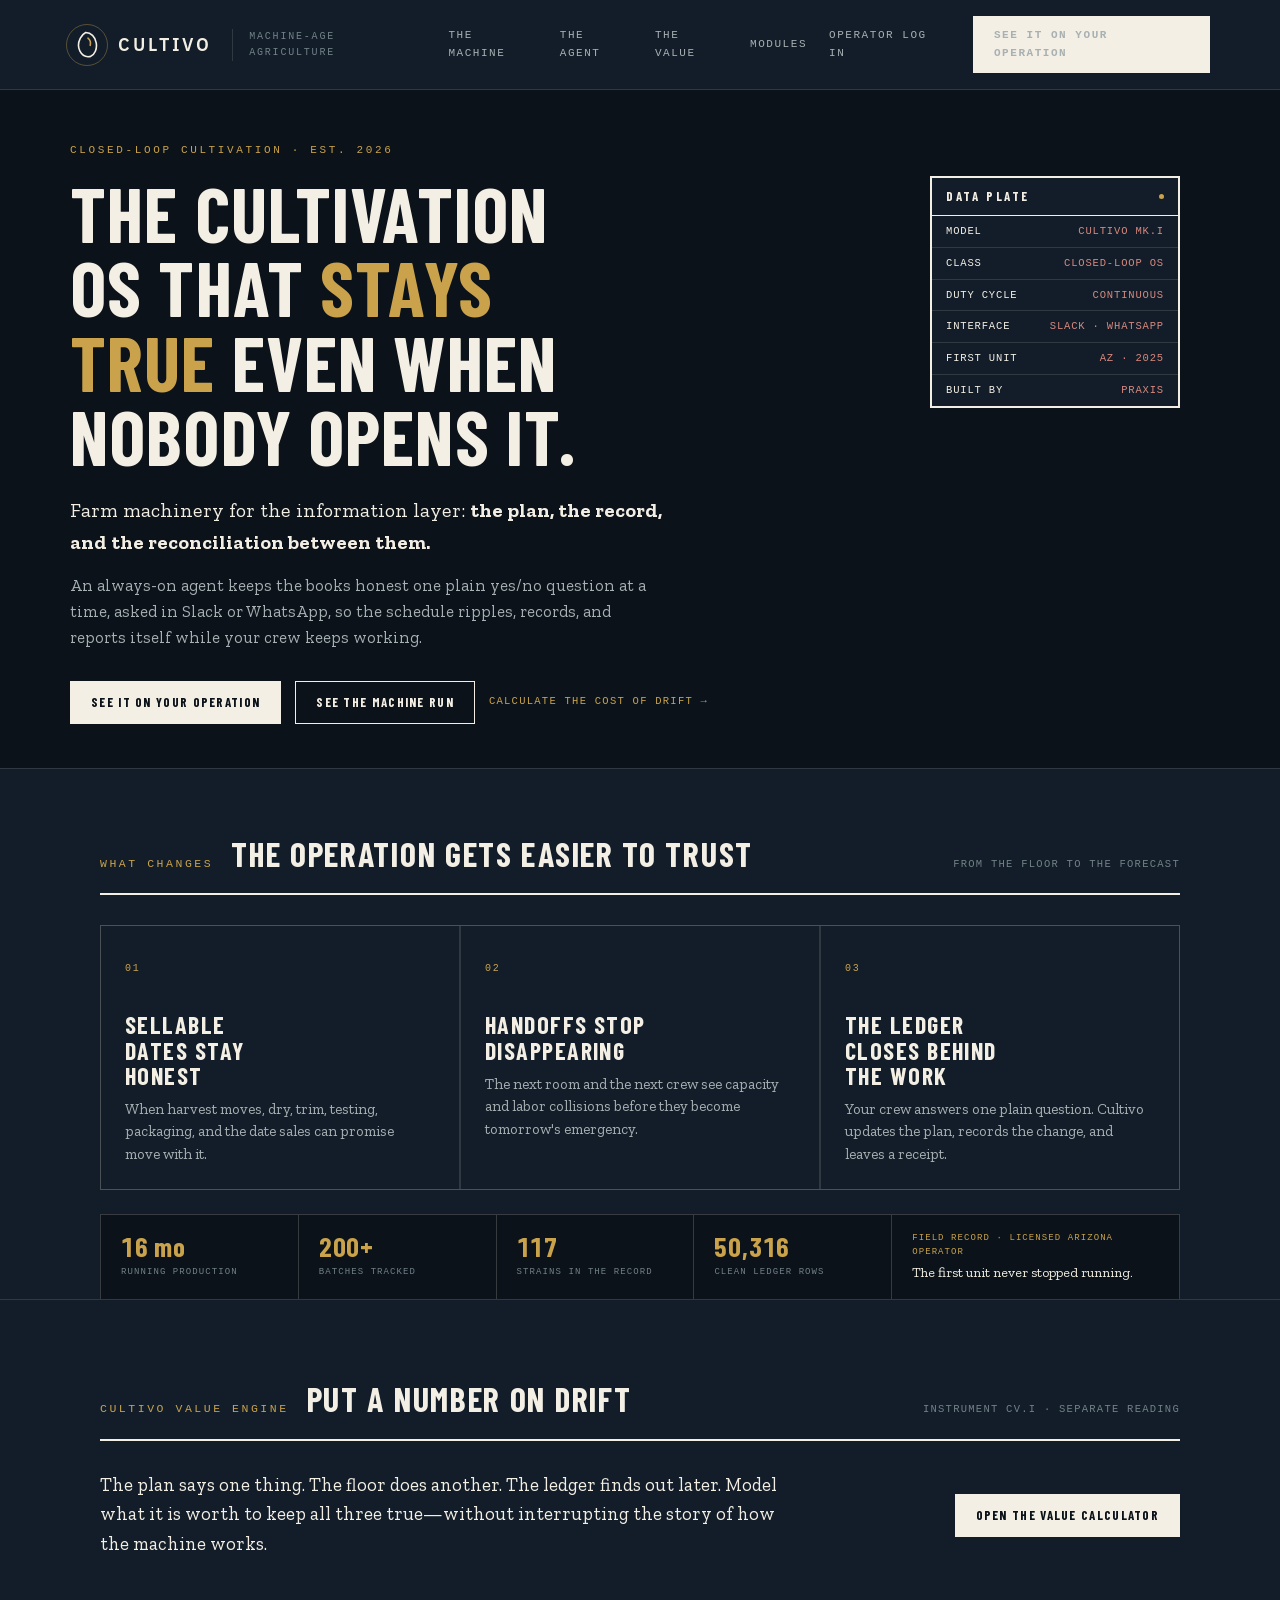
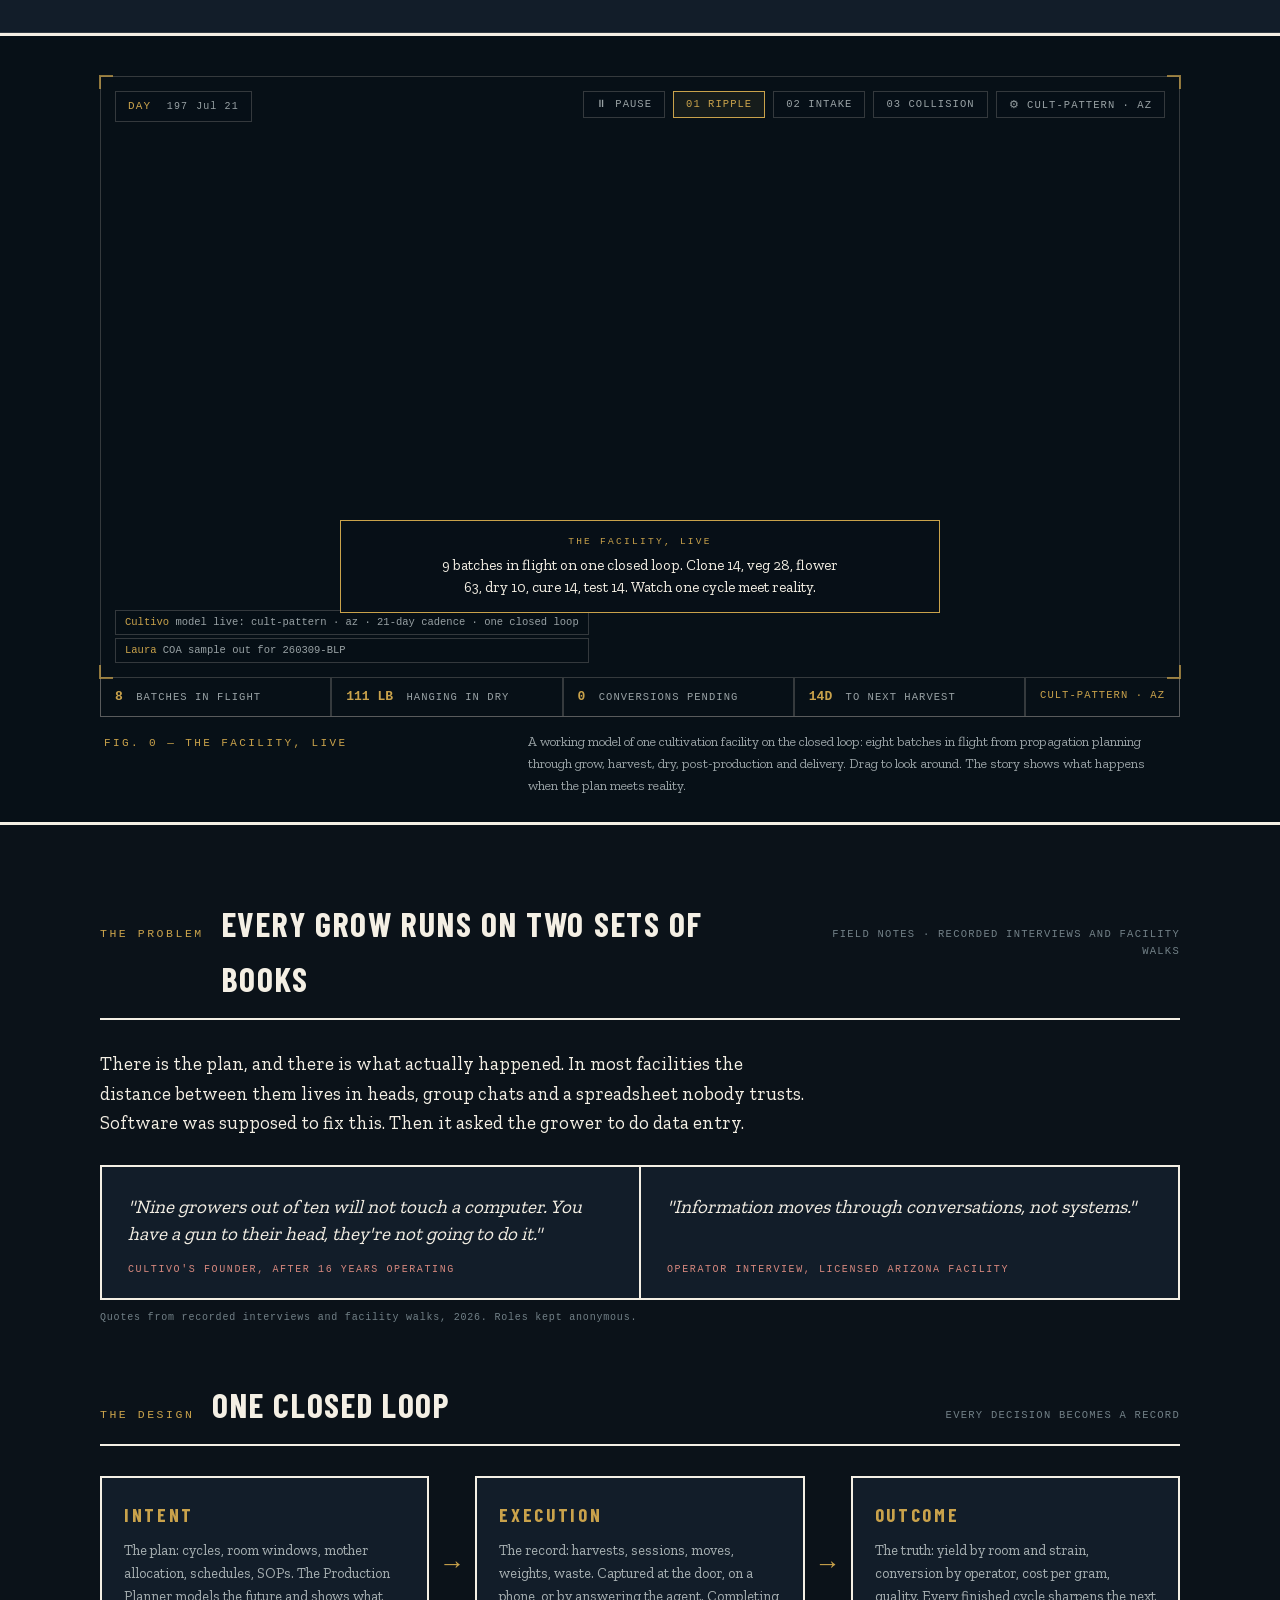
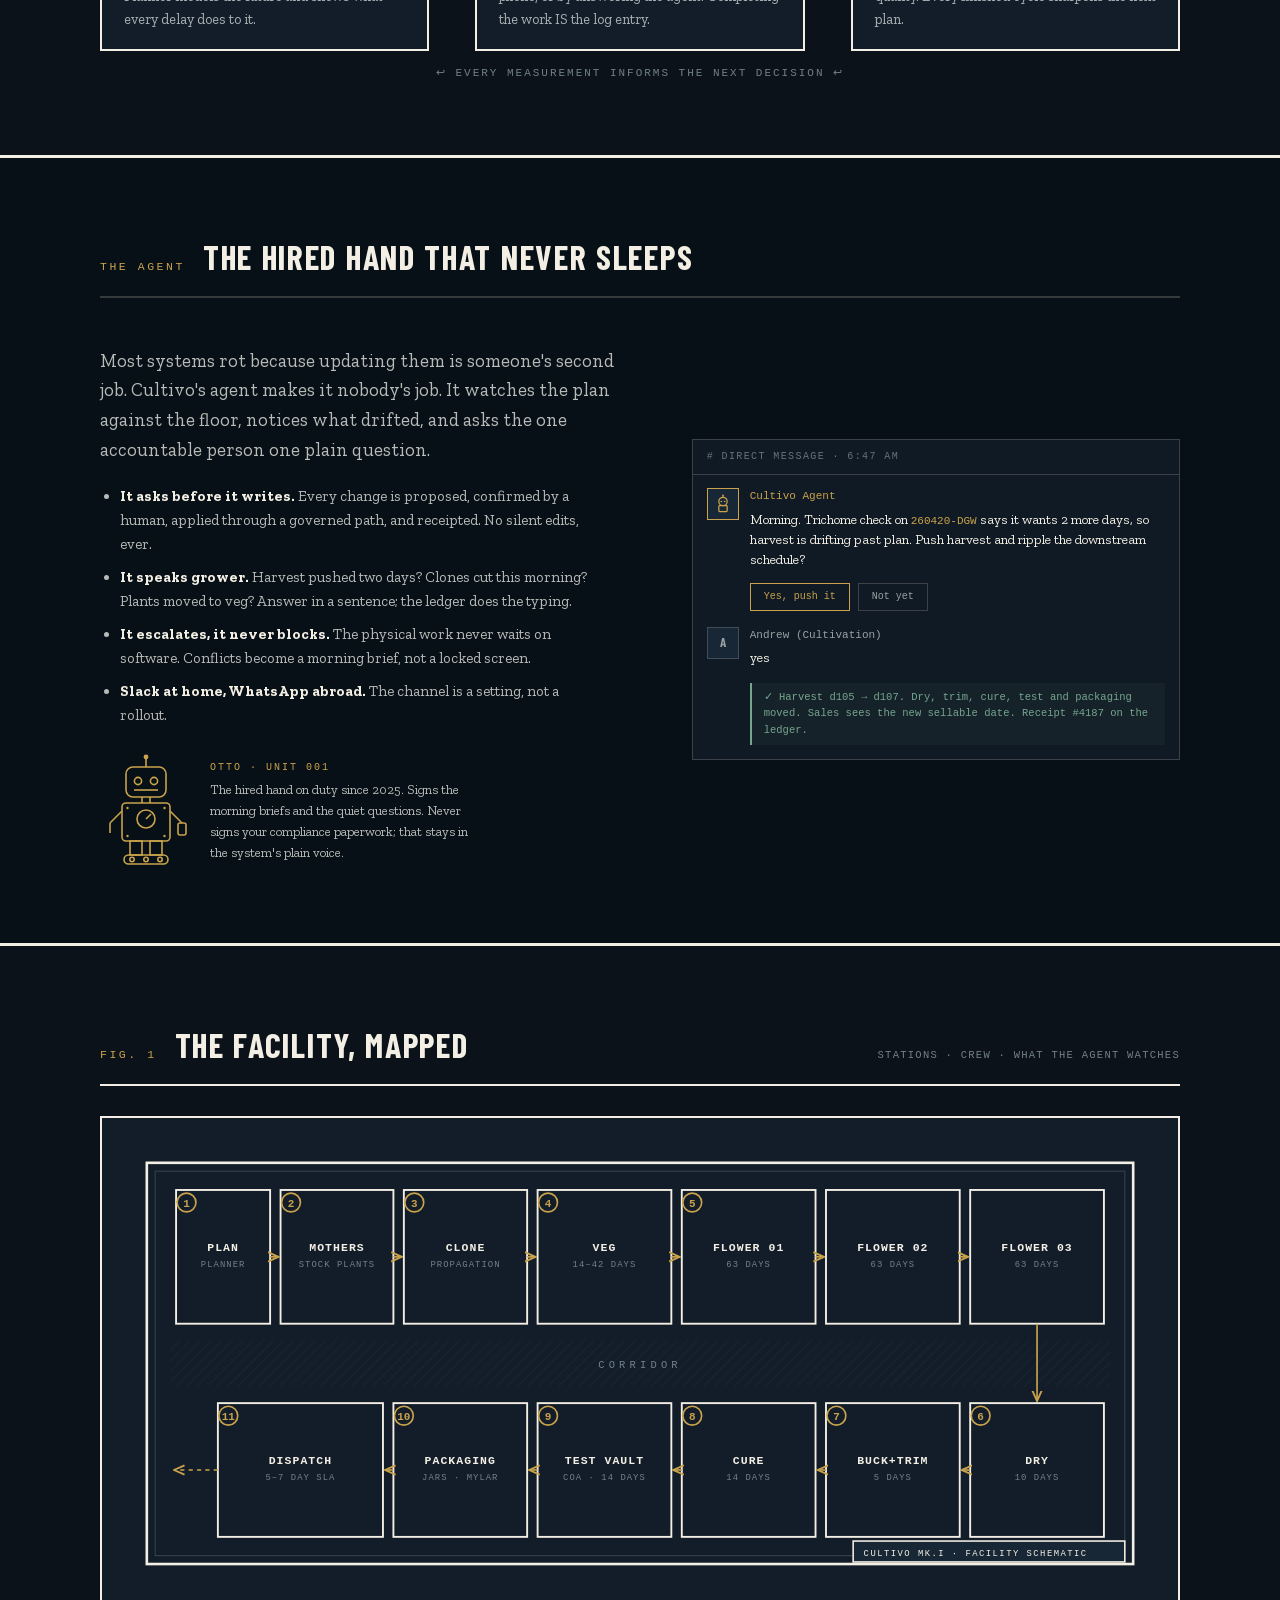
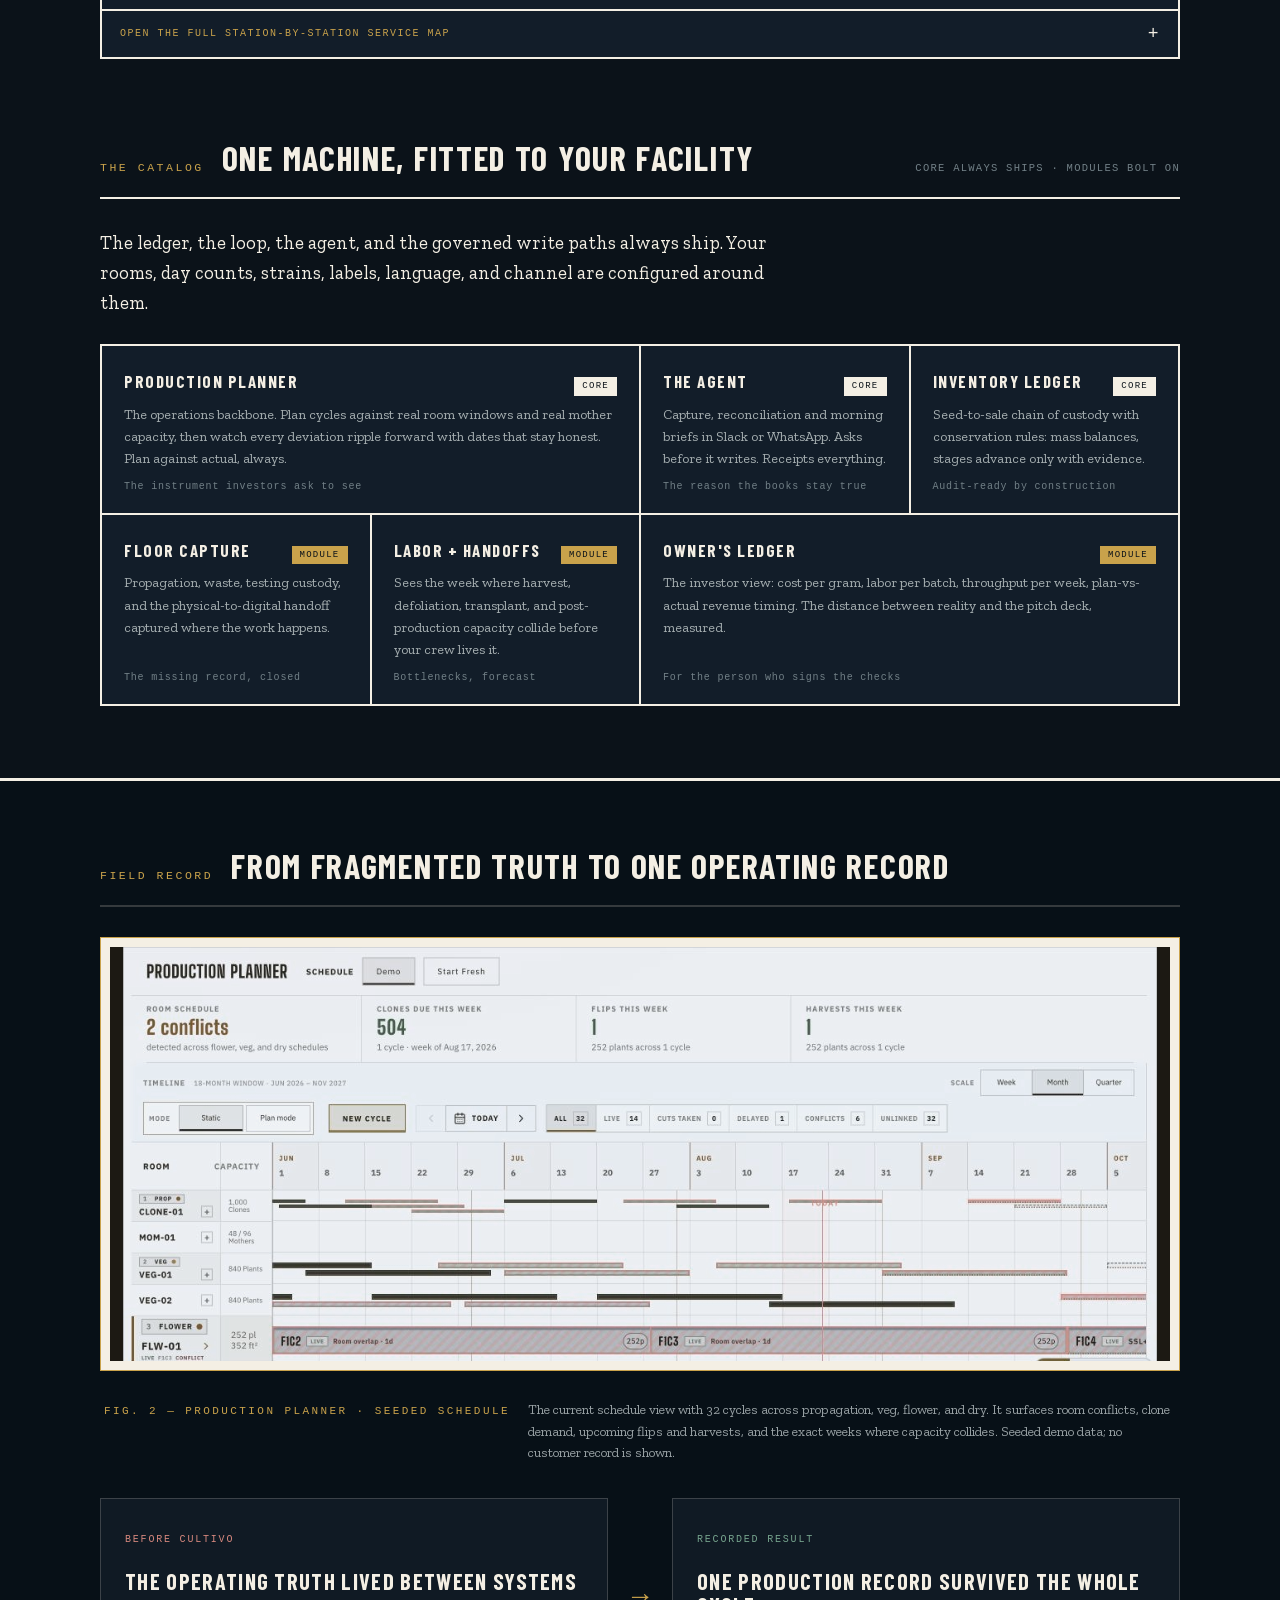
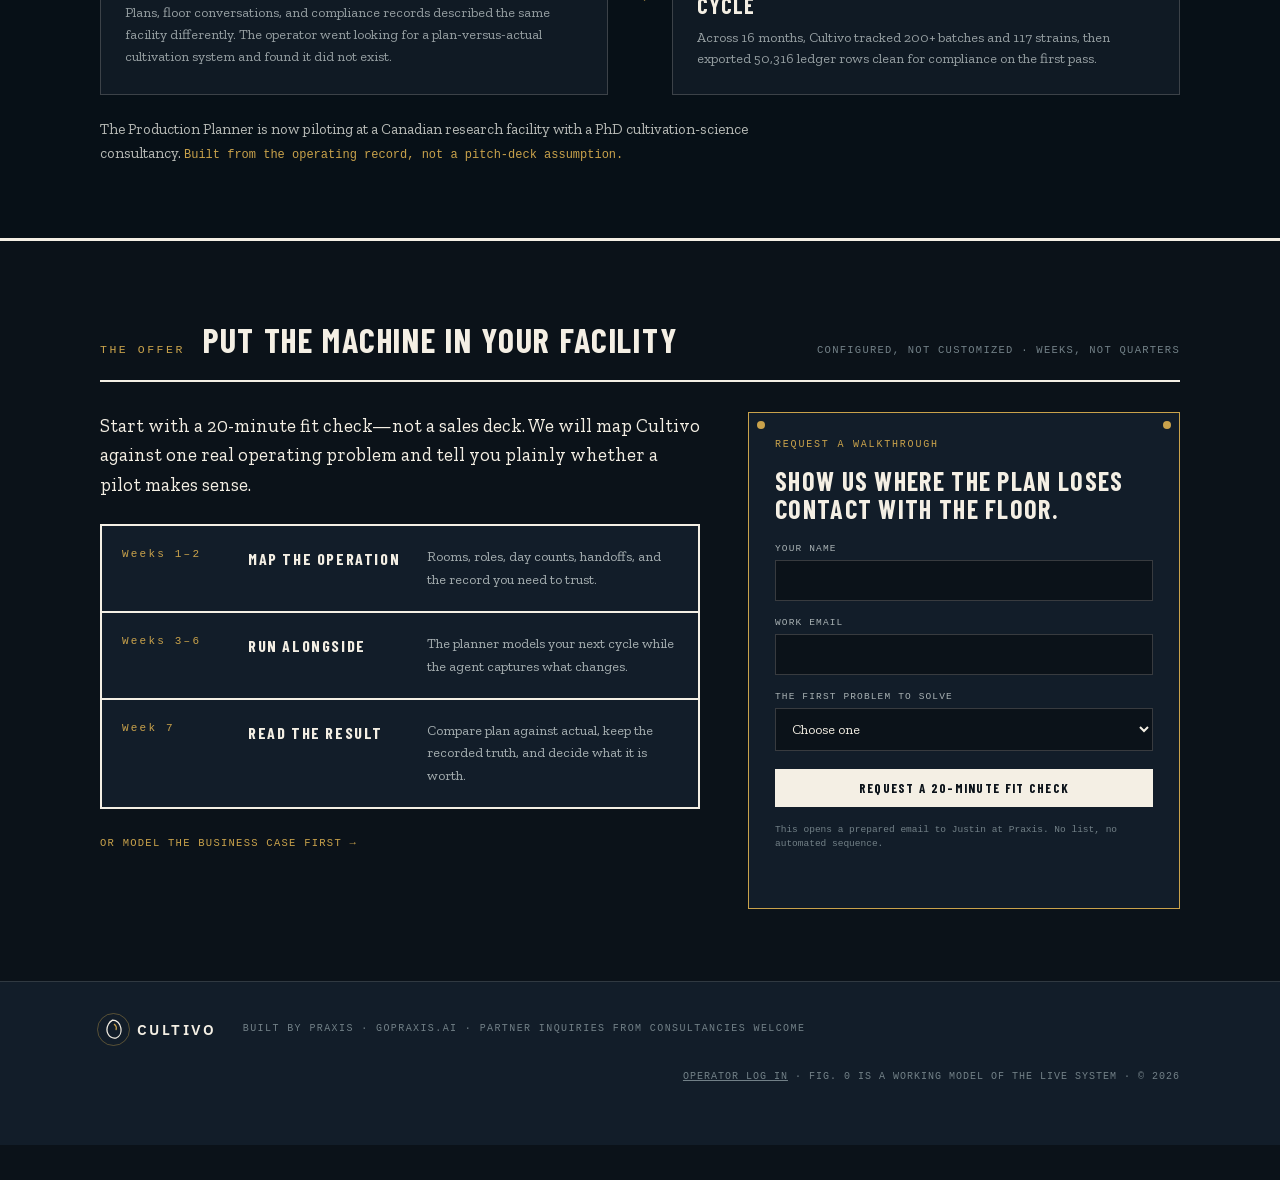
==== index.html @ ff9545df "Render planner schedule in light presentation" ====
<!DOCTYPE html>
<html lang="en">
<head>
<meta charset="UTF-8" />
<meta name="viewport" content="width=device-width, initial-scale=1.0" />
<title>Cultivo — The cultivation OS that stays true even when nobody opens it</title>
<meta name="description" content="Cultivo is the cultivation OS that stays true even when nobody opens it: the plan, the record, and the reconciliation between them, kept honest by an always-on agent in Slack or WhatsApp. Built by Praxis." />
<link rel="canonical" href="https://cultivo.ag/" />
<meta property="og:type" content="website" />
<meta property="og:url" content="https://cultivo.ag/" />
<meta property="og:title" content="Cultivo — machine-age agriculture" />
<meta property="og:description" content="Cultivo is the cultivation OS that stays true even when nobody opens it: the plan, the record, and the reconciliation between them, kept honest by an always-on agent in Slack or WhatsApp. Built by Praxis." />
<meta property="og:image" content="https://cultivo.ag/assets/cultivo-og.png" />
<meta name="twitter:card" content="summary_large_image" />
<meta name="twitter:title" content="Cultivo — machine-age agriculture" />
<meta name="twitter:description" content="Run the whole operation from one live system—the plan, the record, and the reconciliation between them." />
<meta name="twitter:image" content="https://cultivo.ag/assets/cultivo-og.png" />
<link rel="icon" href="assets/cultivo-mark.svg" />
<link rel="stylesheet" href="styles.css?v=20260824-2">
</head>
<body>

<header><div class="shell mast">
  <a class="brand-lockup" href="index.html" aria-label="Cultivo home">
    <span class="cultivo-mark-frame" aria-hidden="true"><img src="assets/cultivo-mark.svg" alt=""></span>
    <span class="cultivo-wordmark">CULTIVO</span>
  </a>
  <span class="tag">Machine-age agriculture</span>
  <nav>
    <a href="#machine-sec">The machine</a>
    <a href="#agent">The agent</a>
    <a href="calculator.html">The value</a>
    <a href="#modules">Modules</a>
    <a href="https://app.cultivo.ag">Operator log in</a>
    <a class="cta" href="#walkthrough">See it on your operation</a>
  </nav>
</div></header>

<div class="shell hero">
  <div class="fig">Closed-loop cultivation · est. 2026</div>
  <h1>The cultivation OS that <em>stays true</em> even when nobody opens it.</h1>
  <p class="sub">Farm machinery for the information layer: <b>the plan, the record, and the reconciliation between them.</b></p>
  <p class="subsub">An always-on agent keeps the books honest one plain yes/no question at a time, asked in Slack or WhatsApp, so the schedule ripples, records, and reports itself while your crew keeps working.</p>
  <div class="ctas">
    <a class="cta" href="#walkthrough">See it on your operation</a>
    <a class="cta ghost" href="#machine-sec">See the machine run</a>
    <a class="text-link" href="calculator.html">Calculate the cost of drift →</a>
  </div>
  <div class="heroplate">
    <div class="hp-head">Data plate <i></i></div>
    <div class="hp-row"><span>Model</span><span>CULTIVO MK.I</span></div>
    <div class="hp-row"><span>Class</span><span>Closed-loop OS</span></div>
    <div class="hp-row"><span>Duty cycle</span><span>Continuous</span></div>
    <div class="hp-row"><span>Interface</span><span>Slack · WhatsApp</span></div>
    <div class="hp-row"><span>First unit</span><span>AZ · 2025</span></div>
    <div class="hp-row"><span>Built by</span><span>Praxis</span></div>
  </div>
</div>

<!-- ============ CLIENT OUTCOMES + EARLY PROOF ============ -->
<section class="outcome-band" aria-labelledby="outcomes-title"><div class="shell">
  <div class="sec-head outcome-head"><span class="figno">What changes</span><h2 id="outcomes-title">The operation gets easier to trust</h2><span class="side">from the floor to the forecast</span></div>
  <div class="outcome-grid">
    <article class="outcome-card">
      <span class="outcome-no">01</span>
      <h3>Sellable dates stay honest</h3>
      <p>When harvest moves, dry, trim, testing, packaging, and the date sales can promise move with it.</p>
    </article>
    <article class="outcome-card">
      <span class="outcome-no">02</span>
      <h3>Handoffs stop disappearing</h3>
      <p>The next room and the next crew see capacity and labor collisions before they become tomorrow's emergency.</p>
    </article>
    <article class="outcome-card">
      <span class="outcome-no">03</span>
      <h3>The ledger closes behind the work</h3>
      <p>Your crew answers one plain question. Cultivo updates the plan, records the change, and leaves a receipt.</p>
    </article>
  </div>
  <div class="proof-rail" aria-label="Cultivo operating record">
    <div><b>16 mo</b><span>running production</span></div>
    <div><b>200+</b><span>batches tracked</span></div>
    <div><b>117</b><span>strains in the record</span></div>
    <div><b>50,316</b><span>clean ledger rows</span></div>
    <p><span>Field record · licensed Arizona operator</span>The first unit never stopped running.</p>
  </div>
</div></section>

<!-- ============ VALUE CALCULATOR ============ -->
<section class="paper value-teaser" id="value"><div class="shell">
  <div class="sec-head"><span class="figno">Cultivo value engine</span><h2>Put a number on drift</h2><span class="side">instrument CV.I · separate reading</span></div>
  <div class="value-teaser-grid">
    <p class="lede">The plan says one thing. The floor does another. The ledger finds out later. Model what it is worth to keep all three true—without interrupting the story of how the machine works.</p>
    <a class="cta" href="calculator.html">Open the value calculator</a>
  </div>
</div></section>

<!-- ============ THE MACHINE ============ -->
<div class="machine-band" id="machine-sec"><div class="shell">
  <div class="machine-frame">
    <span class="m-corner tl"></span><span class="m-corner tr"></span><span class="m-corner bl"></span><span class="m-corner br"></span>
    <div class="m-clock">DAY <span id="mday">0</span><span id="mdate"></span></div>
    <div class="m-controls">
      <button class="m-btn" id="mplay">⏸ pause</button>
      <button class="m-btn chbtn" data-ch="ripple">01 ripple</button>
      <button class="m-btn chbtn" data-ch="intake">02 intake</button>
      <button class="m-btn chbtn" data-ch="collision">03 collision</button>
      <button class="m-btn" id="mfac"></button>
    </div>
    <canvas id="machine"></canvas>
    <div id="mcap"><div class="ce" id="mcapE"></div><div class="ct" id="mcapT"></div></div>
    <div id="mdm"><div class="dm-card">
      <div class="dm-head">
        <svg width="18" height="18" viewBox="0 0 24 24" fill="none" stroke="#C9A24B" stroke-width="1.5">
          <circle cx="12" cy="9" r="5"/><line x1="12" y1="1.5" x2="12" y2="4"/><circle cx="12" cy="1.5" r="1" fill="#C9A24B" stroke="none"/>
          <rect x="7" y="14" width="10" height="7" rx="1"/><circle cx="10" cy="9" r="1" fill="#C9A24B" stroke="none"/><circle cx="14" cy="9" r="1" fill="#C9A24B" stroke="none"/>
        </svg>
        <span class="dm-who" id="mdmWho"></span><span class="dm-chan">slack · dm</span>
      </div>
      <div class="dm-body" id="mdmBody"></div>
      <div class="dm-actions" id="mdmActions"><button class="dm-btn yes" id="mdmYes">Yes</button><button class="dm-btn" id="mdmNo">Not yet</button></div>
      <div class="dm-done" id="mdmDone"></div>
    </div></div>
    <div id="mfeed"></div>
  </div>
  <div id="mkpi"></div>
  <div class="m-caption-plate">
    <span class="figno">Fig. 0 — The facility, live</span>
    <span class="figtext">A working model of one cultivation facility on the closed loop: eight batches in flight from propagation planning through grow, harvest, dry, post-production and delivery. Drag to look around. The story shows what happens when the plan meets reality.</span>
  </div>
</div></div>

<!-- ============ PROBLEM + LOOP ============ -->
<section class="paper problem-loop"><div class="shell">
  <div class="sec-head"><span class="figno">The problem</span><h2>Every grow runs on two sets of books</h2><span class="side">field notes · recorded interviews and facility walks</span></div>
  <p class="lede">There is the plan, and there is what actually happened. In most facilities the distance between them lives in heads, group chats and a spreadsheet nobody trusts. Software was supposed to fix this. Then it asked the grower to do data entry.</p>
  <div class="quotes quotes--compact" style="margin-top:26px;">
    <div class="q"><div class="qt">"Nine growers out of ten will not touch a computer. You have a gun to their head, they're not going to do it."</div><div class="qa">Cultivo's founder, after 16 years operating</div></div>
    <div class="q"><div class="qt">"Information moves through conversations, not systems."</div><div class="qa">Operator interview, licensed Arizona facility</div></div>
  </div>
  <p class="micro" style="font-family:var(--mono);font-size:10px;color:var(--faint);letter-spacing:.08em;margin-top:10px;">Quotes from recorded interviews and facility walks, 2026. Roles kept anonymous.</p>
  <div class="sec-head loop-head"><span class="figno">The design</span><h2>One closed loop</h2><span class="side">every decision becomes a record</span></div>
  <div class="loop">
    <div class="lp"><h3>Intent</h3><p>The plan: cycles, room windows, mother allocation, schedules, SOPs. The Production Planner models the future and shows what every delay does to it.</p></div>
    <div class="arrow">→</div>
    <div class="lp"><h3>Execution</h3><p>The record: harvests, sessions, moves, weights, waste. Captured at the door, on a phone, or by answering the agent. Completing the work IS the log entry.</p></div>
    <div class="arrow">→</div>
    <div class="lp"><h3>Outcome</h3><p>The truth: yield by room and strain, conversion by operator, cost per gram, quality. Every finished cycle sharpens the next plan.</p></div>
  </div>
  <div class="loop-return">↩ every measurement informs the next decision ↩</div>
</div></section>

<!-- ============ THE AGENT ============ -->
<div class="agent-band" id="agent"><div class="shell">
  <div class="sec-head"><span class="figno" style="color:var(--brass-lum)">The agent</span><h2>The hired hand that never sleeps</h2></div>
  <div class="agent-grid">
    <div>
      <p class="lede">Most systems rot because updating them is someone's second job. Cultivo's agent makes it nobody's job. It watches the plan against the floor, notices what drifted, and asks the one accountable person one plain question.</p>
      <ul>
        <li><b>It asks before it writes.</b> Every change is proposed, confirmed by a human, applied through a governed path, and receipted. No silent edits, ever.</li>
        <li><b>It speaks grower.</b> Harvest pushed two days? Clones cut this morning? Plants moved to veg? Answer in a sentence; the ledger does the typing.</li>
        <li><b>It escalates, it never blocks.</b> The physical work never waits on software. Conflicts become a morning brief, not a locked screen.</li>
        <li><b>Slack at home, WhatsApp abroad.</b> The channel is a setting, not a rollout.</li>
      </ul>
      <div style="display:flex;align-items:center;gap:18px;margin-top:26px;">
        <svg width="92" height="118" viewBox="0 0 92 118" fill="none" stroke="#C9A24B" stroke-width="1.6" aria-label="Otto, the Cultivo agent, drawn as a machine-age robot">
          <line x1="46" y1="4" x2="46" y2="14"/><circle cx="46" cy="4" r="2.4" fill="#C9A24B" stroke="none"/>
          <rect x="26" y="14" width="40" height="30" rx="7"/>
          <circle cx="38" cy="28" r="3.6"/><circle cx="54" cy="28" r="3.6"/>
          <line x1="34" y1="37" x2="58" y2="37"/>
          <line x1="42" y1="44" x2="42" y2="50"/><line x1="50" y1="44" x2="50" y2="50"/>
          <rect x="22" y="50" width="48" height="38" rx="4"/>
          <circle cx="46" cy="66" r="9"/><line x1="46" y1="66" x2="51" y2="61"/>
          <circle cx="27.5" cy="55" r="1.2" fill="#C9A24B" stroke="none"/><circle cx="64.5" cy="55" r="1.2" fill="#C9A24B" stroke="none"/>
          <circle cx="27.5" cy="83" r="1.2" fill="#C9A24B" stroke="none"/><circle cx="64.5" cy="83" r="1.2" fill="#C9A24B" stroke="none"/>
          <line x1="22" y1="58" x2="10" y2="70"/><line x1="10" y1="70" x2="10" y2="80"/>
          <line x1="70" y1="58" x2="82" y2="70"/><rect x="78" y="70" width="8" height="12" rx="2"/>
          <rect x="30" y="88" width="12" height="14"/><rect x="50" y="88" width="12" height="14"/>
          <rect x="24" y="102" width="44" height="9" rx="4.5"/>
          <circle cx="32" cy="106.5" r="2.2"/><circle cx="46" cy="106.5" r="2.2"/><circle cx="60" cy="106.5" r="2.2"/>
        </svg>
        <div>
          <div style="font-family:var(--mono);font-size:10px;letter-spacing:.2em;color:var(--brass-lum);text-transform:uppercase;">Otto · unit 001</div>
          <div style="font-size:13px;color:#B8BBB7;max-width:34ch;margin-top:4px;">The hired hand on duty since 2025. Signs the morning briefs and the quiet questions. Never signs your compliance paperwork; that stays in the system's plain voice.</div>
        </div>
      </div>
    </div>
    <div class="slackmock">
      <div class="sm-head"># direct message · 6:47 AM</div>
      <div class="sm-msg">
        <span class="ava"><svg width="20" height="20" viewBox="0 0 24 24" fill="none" stroke="#C9A24B" stroke-width="1.5"><circle cx="12" cy="9" r="5"/><line x1="12" y1="1.5" x2="12" y2="4"/><circle cx="12" cy="1.5" r="1" fill="#C9A24B" stroke="none"/><rect x="7" y="14" width="10" height="7" rx="1"/><circle cx="10" cy="9" r="1" fill="#C9A24B" stroke="none"/><circle cx="14" cy="9" r="1" fill="#C9A24B" stroke="none"/></svg></span>
        <div class="bd"><div class="nm">Cultivo Agent</div>
        <div class="tx">Morning. Trichome check on <span class="mono">260420-DGW</span> says it wants 2 more days, so harvest is drifting past plan. Push harvest and ripple the downstream schedule?</div></div>
      </div>
      <div class="sm-actions"><span class="sm-chip on">Yes, push it</span><span class="sm-chip">Not yet</span></div>
      <div class="sm-msg">
        <span class="ava human">A</span>
        <div class="bd"><div class="nm human">Andrew (Cultivation)</div><div class="tx">yes</div></div>
      </div>
      <div class="sm-receipt">✓ Harvest d105 → d107. Dry, trim, cure, test and packaging moved. Sales sees the new sellable date. Receipt #4187 on the ledger.</div>
    </div>
  </div>
</div></div>

<!-- ============ FIG 1 SCHEMATIC ============ -->
<section class="paper" id="fig1"><div class="shell">
  <div class="sec-head"><span class="figno">Fig. 1</span><h2>The facility, mapped</h2><span class="side">stations · crew · what the agent watches</span></div>
  <div class="schewrap">
    <svg viewBox="0 0 980 420" xmlns="http://www.w3.org/2000/svg" font-family="ui-monospace,Menlo,monospace">
      <defs>
        <pattern id="hatch" width="7" height="7" patternTransform="rotate(45)" patternUnits="userSpaceOnUse">
          <line x1="0" y1="0" x2="0" y2="7" stroke="#33444F" stroke-width="1"/>
        </pattern>
        <marker id="arr" viewBox="0 0 10 10" refX="9" refY="5" markerWidth="7" markerHeight="7" orient="auto-start-reverse">
          <path d="M 0 1 L 9 5 L 0 9" fill="none" stroke="#C9A24B" stroke-width="1.6"/>
        </marker>
      </defs>
      <!-- outer wall -->
      <rect x="18" y="18" width="944" height="384" fill="none" stroke="#F4EFE4" stroke-width="2.5"/>
      <rect x="26" y="26" width="928" height="368" fill="none" stroke="#33444F" stroke-width="1"/>
      <!-- corridor -->
      <rect x="40" y="188" width="900" height="44" fill="url(#hatch)" opacity=".35"/>
      <text x="490" y="214" text-anchor="middle" font-size="10" letter-spacing="4" fill="#728087">CORRIDOR</text>
      <!-- top row rooms -->
      <g stroke="#F4EFE4" stroke-width="1.8" fill="#121D29">
        <rect x="46"  y="44" width="90"  height="128"/>
        <rect x="146" y="44" width="108" height="128"/>
        <rect x="264" y="44" width="118" height="128"/>
        <rect x="392" y="44" width="128" height="128"/>
        <rect x="530" y="44" width="128" height="128"/>
        <rect x="668" y="44" width="128" height="128"/>
        <rect x="806" y="44" width="128" height="128"/>
      </g>
      <!-- bottom row rooms -->
      <g stroke="#F4EFE4" stroke-width="1.8" fill="#121D29">
        <rect x="806" y="248" width="128" height="128"/>
        <rect x="668" y="248" width="128" height="128"/>
        <rect x="530" y="248" width="128" height="128"/>
        <rect x="392" y="248" width="128" height="128"/>
        <rect x="254" y="248" width="128" height="128"/>
        <rect x="86"  y="248" width="158" height="128"/>
      </g>
      <!-- room labels -->
      <g font-size="11" fill="#F4EFE4" text-anchor="middle" font-weight="bold" letter-spacing="1">
        <text x="91"  y="102">PLAN</text>
        <text x="200" y="102">MOTHERS</text>
        <text x="323" y="102">CLONE</text>
        <text x="456" y="102">VEG</text>
        <text x="594" y="102">FLOWER 01</text>
        <text x="732" y="102">FLOWER 02</text>
        <text x="870" y="102">FLOWER 03</text>
        <text x="870" y="306">DRY</text>
        <text x="732" y="306">BUCK+TRIM</text>
        <text x="594" y="306">CURE</text>
        <text x="456" y="306">TEST VAULT</text>
        <text x="318" y="306">PACKAGING</text>
        <text x="165" y="306">DISPATCH</text>
      </g>
      <!-- sub labels -->
      <g font-size="8.5" fill="#728087" text-anchor="middle" letter-spacing="1">
        <text x="91"  y="118">PLANNER</text>
        <text x="200" y="118">STOCK PLANTS</text>
        <text x="323" y="118">PROPAGATION</text>
        <text x="456" y="118">14–42 DAYS</text>
        <text x="594" y="118">63 DAYS</text>
        <text x="732" y="118">63 DAYS</text>
        <text x="870" y="118">63 DAYS</text>
        <text x="870" y="322">10 DAYS</text>
        <text x="732" y="322">5 DAYS</text>
        <text x="594" y="322">14 DAYS</text>
        <text x="456" y="322">COA · 14 DAYS</text>
        <text x="318" y="322">JARS · MYLAR</text>
        <text x="165" y="322">5–7 DAY SLA</text>
      </g>
      <!-- flow arrows top -->
      <g stroke="#C9A24B" stroke-width="1.6" fill="none">
        <line x1="136" y1="108" x2="144" y2="108" marker-end="url(#arr)"/>
        <line x1="254" y1="108" x2="262" y2="108" marker-end="url(#arr)"/>
        <line x1="382" y1="108" x2="390" y2="108" marker-end="url(#arr)"/>
        <line x1="520" y1="108" x2="528" y2="108" marker-end="url(#arr)"/>
        <line x1="658" y1="108" x2="666" y2="108" marker-end="url(#arr)"/>
        <line x1="796" y1="108" x2="804" y2="108" marker-end="url(#arr)"/>
        <!-- down to dry -->
        <path d="M 870 172 L 870 246" marker-end="url(#arr)"/>
        <!-- bottom row right-to-left -->
        <line x1="806" y1="312" x2="798" y2="312" marker-end="url(#arr)"/>
        <line x1="668" y1="312" x2="660" y2="312" marker-end="url(#arr)"/>
        <line x1="530" y1="312" x2="522" y2="312" marker-end="url(#arr)"/>
        <line x1="392" y1="312" x2="384" y2="312" marker-end="url(#arr)"/>
        <line x1="254" y1="312" x2="246" y2="312" marker-end="url(#arr)"/>
        <!-- out the door -->
        <path d="M 86 312 L 44 312" marker-end="url(#arr)" stroke-dasharray="4 4"/>
      </g>
      <!-- numbered callouts -->
      <g font-size="10.5" font-weight="bold">
        <g fill="#121D29" stroke="#C9A24B" stroke-width="1.6">
          <circle cx="56" cy="56" r="9"/><circle cx="156" cy="56" r="9"/><circle cx="274" cy="56" r="9"/><circle cx="402" cy="56" r="9"/>
          <circle cx="540" cy="56" r="9"/><circle cx="816" cy="260" r="9"/><circle cx="678" cy="260" r="9"/>
          <circle cx="540" cy="260" r="9"/><circle cx="402" cy="260" r="9"/><circle cx="264" cy="260" r="9"/><circle cx="96" cy="260" r="9"/>
        </g>
        <g fill="#C9A24B" text-anchor="middle">
          <text x="56" y="60">1</text><text x="156" y="60">2</text><text x="274" y="60">3</text><text x="402" y="60">4</text>
          <text x="540" y="60">5</text><text x="816" y="264">6</text><text x="678" y="264">7</text>
          <text x="540" y="264">8</text><text x="402" y="264">9</text><text x="264" y="264">10</text><text x="96" y="264">11</text>
        </g>
      </g>
      <!-- title block -->
      <g>
        <rect x="694" y="380" width="260" height="20" fill="#182735" stroke="#F4EFE4" stroke-width="1.5"/>
        <text x="704" y="394" font-size="8.5" letter-spacing="1.4" fill="#F4EFE4">CULTIVO MK.I · FACILITY SCHEMATIC</text>
      </g>
    </svg>
  </div>
  <details class="facility-detail">
    <summary>Open the full station-by-station service map</summary>
  <table class="legend">
    <tr><th style="width:36px">№</th><th>Station</th><th>Crew</th><th>What the agent watches</th><th style="width:110px">Service status</th></tr>
    <tr><td class="no">1</td><td><b>Production Planner</b></td><td class="crew">Cultivation Mgr · Owner</td><td>Demand vs room windows, mother allocation, every delay's ripple through the schedule</td><td><span class="wbadge w-live">in service</span></td></tr>
    <tr><td class="no">2</td><td><b>Mother room</b></td><td class="crew">Cultivation Mgr</td><td>Mother health and true cut capacity; audits availability 5 days before every required cut</td><td><span class="wbadge w-live">in service</span></td></tr>
    <tr><td class="no">3</td><td><b>Clone / propagation</b></td><td class="crew">Cult Tech</td><td>Guided intake by chat: every cut becomes a permanent record the moment it happens</td><td><span class="wbadge w-build">on the bench</span></td></tr>
    <tr><td class="no">4</td><td><b>Veg</b></td><td class="crew">Cult Tech</td><td>Transplants and culls captured by conversation; no more mystery plants</td><td><span class="wbadge w-soon">tooling up</span></td></tr>
    <tr><td class="no">5</td><td><b>Flower 01–03</b></td><td class="crew">Cult Tech · Cult Mgr</td><td>Stale stages, overdue rooms, feed and IPM rhythm, labor collisions on the calendar</td><td><span class="wbadge w-live">in service</span></td></tr>
    <tr><td class="no">6</td><td><b>Dry</b></td><td class="crew">Post-Production Mgr</td><td>The cultivation-to-post-production handoff; dry-line conflicts before they happen</td><td><span class="wbadge w-live">in service</span></td></tr>
    <tr><td class="no">7</td><td><b>Buck + trim</b></td><td class="crew">Prod Techs · PP Mgr</td><td>Reserve, work, weigh, finalize; conversion by strain by operator feeds the outcome ledger</td><td><span class="wbadge w-live">in service</span></td></tr>
    <tr><td class="no">8</td><td><b>Cure</b></td><td class="crew">Post-Production Mgr</td><td>Cure timing and conditions against spec</td><td><span class="wbadge w-soon">tooling up</span></td></tr>
    <tr><td class="no">9</td><td><b>Test vault</b></td><td class="crew">Post-Production Mgr</td><td>Sample custody, COA status, potency answers in plain language</td><td><span class="wbadge w-live">in service</span></td></tr>
    <tr><td class="no">10</td><td><b>Packaging</b></td><td class="crew">Prod Techs</td><td>Formats, labels at completion, jurisdiction label rules, misclick-proof submits</td><td><span class="wbadge w-live">in service</span></td></tr>
    <tr><td class="no">11</td><td><b>Dispatch</b></td><td class="crew">PP Mgr · Sales</td><td>Order pipeline risk, the 5-to-7-day promise, manifests, invoices, COAs out the door</td><td><span class="wbadge w-live">in service</span></td></tr>
  </table>
  </details>
</div></section>

<!-- ============ MODULES ============ -->
<section class="paper" id="modules" style="padding-top:0;"><div class="shell">
  <div class="sec-head"><span class="figno">The catalog</span><h2>One machine, fitted to your facility</h2><span class="side">core always ships · modules bolt on</span></div>
  <p class="lede">The ledger, the loop, the agent, and the governed write paths always ship. Your rooms, day counts, strains, labels, language, and channel are configured around them.</p>
  <div class="bento" style="margin-top:26px;">
    <div class="mod wide"><div class="mh"><h3>Production Planner</h3><span class="mtag core">Core</span></div><p>The operations backbone. Plan cycles against real room windows and real mother capacity, then watch every deviation ripple forward with dates that stay honest. Plan against actual, always.</p><div class="mfoot">The instrument investors ask to see</div></div>
    <div class="mod"><div class="mh"><h3>The Agent</h3><span class="mtag core">Core</span></div><p>Capture, reconciliation and morning briefs in Slack or WhatsApp. Asks before it writes. Receipts everything.</p><div class="mfoot">The reason the books stay true</div></div>
    <div class="mod"><div class="mh"><h3>Inventory Ledger</h3><span class="mtag core">Core</span></div><p>Seed-to-sale chain of custody with conservation rules: mass balances, stages advance only with evidence.</p><div class="mfoot">Audit-ready by construction</div></div>
    <div class="mod"><div class="mh"><h3>Floor Capture</h3><span class="mtag">Module</span></div><p>Propagation, waste, testing custody, and the physical-to-digital handoff captured where the work happens.</p><div class="mfoot">The missing record, closed</div></div>
    <div class="mod"><div class="mh"><h3>Labor + Handoffs</h3><span class="mtag">Module</span></div><p>Sees the week where harvest, defoliation, transplant, and post-production capacity collide before your crew lives it.</p><div class="mfoot">Bottlenecks, forecast</div></div>
    <div class="mod wide"><div class="mh"><h3>Owner's Ledger</h3><span class="mtag">Module</span></div><p>The investor view: cost per gram, labor per batch, throughput per week, plan-vs-actual revenue timing. The distance between reality and the pitch deck, measured.</p><div class="mfoot">For the person who signs the checks</div></div>
  </div>
</div></section>

<!-- ============ PROOF ============ -->
<div class="proof-band"><div class="shell">
  <div class="sec-head" style="border-color:var(--wire);"><span class="figno" style="color:var(--brass-lum)">Field record</span><h2 style="color:var(--lum)">From fragmented truth to one operating record</h2></div>
  <div class="planner-proof-frame">
    <span class="m-corner tl"></span><span class="m-corner tr"></span><span class="m-corner bl"></span><span class="m-corner br"></span>
    <img class="planner-shot planner-shot--light" src="assets/planner-schedule-live.jpg" alt="The current Cultivo Production Planner schedule showing 32 seeded cycles across propagation, veg, flower, and dry rooms, with live capacity and conflict indicators">
  </div>
  <div class="m-caption-plate" style="margin-bottom:34px;">
    <span class="figno">Fig. 2 — Production Planner · seeded schedule</span>
    <span class="figtext">The current schedule view with 32 cycles across propagation, veg, flower, and dry. It surfaces room conflicts, clone demand, upcoming flips and harvests, and the exact weeks where capacity collides. Seeded demo data; no customer record is shown.</span>
  </div>
  <div class="case-shift">
    <article><span>Before Cultivo</span><h3>The operating truth lived between systems</h3><p>Plans, floor conversations, and compliance records described the same facility differently. The operator went looking for a plan-versus-actual cultivation system and found it did not exist.</p></article>
    <div class="case-arrow" aria-hidden="true">→</div>
    <article class="case-after"><span>Recorded result</span><h3>One production record survived the whole cycle</h3><p>Across 16 months, Cultivo tracked 200+ batches and 117 strains, then exported 50,316 ledger rows clean for compliance on the first pass.</p></article>
  </div>
  <p class="proof-line">The Production Planner is now piloting at a Canadian research facility with a PhD cultivation-science consultancy. <span class="mono">Built from the operating record, not a pitch-deck assumption.</span></p>
</div></div>

<!-- ============ PILOT ============ -->
<section class="paper pilot" id="walkthrough"><div class="shell">
  <div class="sec-head"><span class="figno">The offer</span><h2>Put the machine in your facility</h2><span class="side">configured, not customized · weeks, not quarters</span></div>
  <div class="walkthrough-grid">
    <div>
      <p class="lede">Start with a 20-minute fit check—not a sales deck. We will map Cultivo against one real operating problem and tell you plainly whether a pilot makes sense.</p>
      <div class="steps">
        <div class="st"><span class="sn">Weeks 1–2</span><h3>Map the operation</h3><p>Rooms, roles, day counts, handoffs, and the record you need to trust.</p></div>
        <div class="st"><span class="sn">Weeks 3–6</span><h3>Run alongside</h3><p>The planner models your next cycle while the agent captures what changes.</p></div>
        <div class="st"><span class="sn">Week 7</span><h3>Read the result</h3><p>Compare plan against actual, keep the recorded truth, and decide what it is worth.</p></div>
      </div>
      <a class="text-link" href="calculator.html">Or model the business case first →</a>
    </div>
    <form class="walkthrough-form" id="walkthroughForm">
      <span class="form-kicker">Request a walkthrough</span>
      <h3>Show us where the plan loses contact with the floor.</h3>
      <label>Your name<input id="leadName" name="name" autocomplete="name" required></label>
      <label>Work email<input id="leadEmail" name="email" type="email" autocomplete="email" required></label>
      <label>The first problem to solve
        <select id="leadChallenge" name="challenge" required>
          <option value="">Choose one</option>
          <option>Planning drift and room capacity</option>
          <option>Inventory and sellable dates</option>
          <option>Labor and production handoffs</option>
          <option>Compliance and record integrity</option>
          <option>I need help finding the gap</option>
        </select>
      </label>
      <button class="cta" type="submit">Request a 20-minute fit check</button>
      <p class="form-note">This opens a prepared email to Justin at Praxis. No list, no automated sequence.</p>
      <p class="form-status" id="walkthroughStatus" aria-live="polite"></p>
    </form>
  </div>
</div></section>

<footer><div class="shell foot">
  <a class="brand-lockup brand-lockup--compact" href="index.html" aria-label="Cultivo home">
    <span class="cultivo-mark-frame" aria-hidden="true"><img src="assets/cultivo-mark.svg" alt=""></span>
    <span class="cultivo-wordmark">CULTIVO</span>
  </a>
  <span class="fnote">Built by Praxis · gopraxis.ai · partner inquiries from consultancies welcome</span>
  <span class="right"><a href="https://app.cultivo.ag" style="color:inherit;">Operator log in</a> · Fig. 0 is a working model of the live system · © 2026</span>
</div></footer>

<script src="app.js"></script>




</body>
</html>
---- styles.css ----
@import url('https://fonts.googleapis.com/css2?family=IBM+Plex+Sans:wght@600&display=swap');
  @font-face{font-family:'Barlow Condensed';font-style:normal;font-weight:700;font-display:swap;
    src:url(assets/fonts/barlow-condensed-700.woff2) format('woff2');}
  @font-face{font-family:'Zilla Slab';font-style:normal;font-weight:400;font-display:swap;
    src:url(assets/fonts/zilla-slab-400.woff2) format('woff2');}
  @font-face{font-family:'Zilla Slab';font-style:normal;font-weight:700;font-display:swap;
    src:url(assets/fonts/zilla-slab-700.woff2) format('woff2');}
  :root{
    --paper:#0B1219; --paper2:#121D29; --paper3:#182735; --ink:#F4EFE4; --ink-soft:#A7B0B2; --faint:#728087;
    --brass:#C9A24B; --brass-lum:#C9A24B; --copper:#D7887E; --obsidian:#071017; --ob2:#101A24;
    --lum:#F4EFE4; --lum-soft:#98A1A4; --line:rgba(232,226,212,.14); --wire:rgba(232,226,212,.2); --stamp:#D7887E;
    --mother:#C9A24B; --veg:#77A58E; --flower:#D7887E; --ship:#7DA6B7;
    --disp:'Barlow Condensed','Avenir Next Condensed','Arial Narrow','Helvetica Neue',sans-serif;
    --serif:'Zilla Slab','Rockwell','Rockwell Nova',Georgia,serif;
    --mono:ui-monospace,'SF Mono',Menlo,Consolas,monospace;
  }
  *{box-sizing:border-box}
  html{scroll-behavior:smooth}
  body{margin:0;background:var(--paper);color:var(--ink);font-family:var(--serif);font-size:16.5px;line-height:1.6;}
  .shell{max-width:1140px;margin:0 auto;padding:0 30px;}
  .dispcaps{font-family:var(--disp);font-weight:600;text-transform:uppercase;}
  .monolabel{font-family:var(--mono);font-size:11px;letter-spacing:.2em;text-transform:uppercase;}

  /* data plate device */
  .plate{position:relative;border:1.5px solid var(--ink);background:var(--paper2);padding:7px 16px;display:inline-block;}
  .plate.rivets::before,.plate.rivets::after{content:'';position:absolute;width:4px;height:4px;border-radius:50%;background:var(--brass);top:calc(50% - 2px);}
  .plate.rivets::before{left:5px}.plate.rivets::after{right:5px}

  /* ============ masthead ============ */
  header{border-bottom:1px solid var(--line);background:var(--paper2);}
  .mast{display:flex;align-items:center;gap:20px;padding:16px 0;}
  .brand-lockup{display:inline-flex;align-items:center;gap:14px;color:var(--ink);text-decoration:none;flex:none;}
  .cultivo-mark-frame{position:relative;width:34px;height:34px;display:inline-flex;align-items:center;justify-content:center;flex:none;}
  .cultivo-mark-frame::before{content:'';position:absolute;inset:-4px;border:1px solid rgba(201,162,75,.38);border-radius:999px;}
  .cultivo-mark-frame img{display:block;width:23px;height:27px;object-fit:contain;}
  .cultivo-wordmark{font-family:'IBM Plex Sans',-apple-system,system-ui,sans-serif;font-size:18px;font-weight:600;letter-spacing:.16em;line-height:1;color:var(--ink);}
  .brand-lockup:hover .cultivo-mark-frame::before{border-color:rgba(201,162,75,.72);}
  .brand-lockup--compact{gap:10px;}
  .brand-lockup--compact .cultivo-mark-frame{width:27px;height:27px;}
  .brand-lockup--compact .cultivo-mark-frame::before{inset:-3px;}
  .brand-lockup--compact .cultivo-mark-frame img{width:18px;height:21px;}
  .brand-lockup--compact .cultivo-wordmark{font-size:15px;}
  .wordmark{font-family:var(--disp);font-weight:700;font-size:26px;letter-spacing:.34em;text-transform:uppercase;color:var(--ink);display:inline-flex;align-items:center;gap:12px;}
  .wordmark::after{content:'';width:6px;height:6px;border-radius:50%;background:var(--brass);flex:none;}
  .wordmark span{color:inherit;}
  .mast .tag{font-family:var(--mono);font-size:10px;letter-spacing:.18em;text-transform:uppercase;color:var(--faint);border-left:1.5px solid var(--line);padding-left:16px;}
  .mast nav{margin-left:auto;display:flex;gap:22px;align-items:center;}
  .mast nav a{font-family:var(--mono);font-size:11px;letter-spacing:.14em;text-transform:uppercase;color:var(--ink-soft);text-decoration:none;}
  .mast nav a:hover{color:var(--brass);}
  .cta{font-family:var(--disp);font-weight:600;letter-spacing:.1em;text-transform:uppercase;font-size:13px;
    background:var(--ink);color:var(--paper);padding:10px 20px;text-decoration:none;border:1.5px solid var(--ink);}
  .cta:hover{background:var(--stamp);border-color:var(--stamp);}
  .cta.ghost{background:transparent;color:var(--ink);}
  .cta.ghost:hover{background:var(--ink);color:var(--paper);}
  .text-link{font-family:var(--mono);font-size:10.5px;letter-spacing:.12em;text-transform:uppercase;color:var(--brass);text-decoration:none;border-bottom:1px solid transparent;padding:7px 0;}
  .text-link:hover{border-bottom-color:var(--brass);}

  /* ============ hero ============ */
  .hero{padding:52px 0 44px;position:relative;}
  .hero .fig{font-family:var(--mono);font-size:11px;letter-spacing:.24em;color:var(--brass);text-transform:uppercase;}
  .hero h1{font-family:var(--disp);font-weight:700;font-size:clamp(40px,6vw,76px);line-height:.98;letter-spacing:.015em;text-transform:uppercase;margin:16px 0 20px;max-width:17ch;text-wrap:balance;}
  .hero h1 em{font-style:normal;color:var(--brass);}
  .hero .sub{font-size:20px;max-width:56ch;color:var(--ink);margin:0 0 14px;}
  .hero .sub b{font-weight:700;}
  .hero .subsub{max-width:60ch;color:var(--ink-soft);margin:0 0 30px;}
  .hero .ctas{display:flex;gap:14px;flex-wrap:wrap;align-items:center;}
  .heroplate{position:absolute;right:30px;top:86px;width:250px;border:2px solid var(--ink);background:var(--paper2);padding:0;display:none;}
  @media(min-width:1000px){.heroplate{display:block}}
  .heroplate .hp-head{border-bottom:1.5px solid var(--ink);padding:8px 14px;font-family:var(--disp);font-weight:700;letter-spacing:.2em;font-size:13px;text-transform:uppercase;display:flex;justify-content:space-between;align-items:center;}
  .heroplate .hp-head i{width:5px;height:5px;border-radius:50%;background:var(--brass);}
  .heroplate .hp-row{display:flex;justify-content:space-between;padding:7px 14px;border-bottom:1px solid var(--line);font-family:var(--mono);font-size:10.5px;letter-spacing:.08em;text-transform:uppercase;}
  .heroplate .hp-row:last-child{border-bottom:none;}
  .heroplate .hp-row span:last-child{color:var(--copper);}

  /* ============ client outcomes + early proof ============ */
  .outcome-band{padding:58px 0 0;background:var(--paper2);border-top:1px solid var(--line);}
  .outcome-head{margin-bottom:22px;}
  .outcome-grid{display:grid;grid-template-columns:repeat(3,1fr);gap:2px;background:var(--line);border:1px solid var(--line);}
  .outcome-card{background:var(--paper2);padding:26px 24px 24px;min-height:210px;}
  .outcome-no{font-family:var(--mono);font-size:10px;letter-spacing:.18em;color:var(--brass);}
  .outcome-card h3{font-family:var(--disp);font-size:24px;line-height:1.05;letter-spacing:.06em;text-transform:uppercase;margin:34px 0 10px;max-width:15ch;}
  .outcome-card p{margin:0;color:var(--ink-soft);font-size:15px;line-height:1.5;max-width:34ch;}
  .proof-rail{display:grid;grid-template-columns:repeat(4,minmax(105px,1fr)) minmax(230px,1.45fr);align-items:stretch;margin-top:24px;border:1px solid var(--wire);border-bottom:0;background:var(--paper);}
  .proof-rail>div{padding:18px 20px;border-right:1px solid var(--wire);}
  .proof-rail b{display:block;font:700 27px/1 var(--disp);letter-spacing:.03em;color:var(--brass);font-variant-numeric:tabular-nums;}
  .proof-rail span{display:block;margin-top:6px;font:9px/1.45 var(--mono);letter-spacing:.12em;text-transform:uppercase;color:var(--faint);}
  .proof-rail p{margin:0;padding:17px 20px;display:flex;flex-direction:column;justify-content:center;color:var(--ink);font-size:14px;line-height:1.35;}
  .proof-rail p span{margin:0 0 5px;color:var(--brass);}

  /* ============ homepage value handoff ============ */
  .value-teaser{background:var(--paper2);border-top:1px solid var(--line);border-bottom:1px solid var(--line);}
  .value-teaser-grid{display:grid;grid-template-columns:minmax(0,1fr) auto;align-items:center;gap:44px;}
  .value-teaser-grid .lede{margin:0;}
  .value-teaser-grid .cta{white-space:nowrap;}

  /* ============ machine section ============ */
  .machine-band{background:var(--obsidian);border-top:3px solid var(--ink);border-bottom:3px solid var(--ink);padding:40px 0 26px;}
  .machine-frame{position:relative;border:1.5px solid var(--wire);background:radial-gradient(60% 80% at 50% 40%, #071017 0%, var(--obsidian) 100%);}
  #machine{display:block;width:100%;height:600px;cursor:grab;}
  #machine.dragging{cursor:grabbing;}
  .m-corner{position:absolute;width:14px;height:14px;border:2px solid var(--brass-lum);opacity:.7;}
  .m-corner.tl{top:-2px;left:-2px;border-right:none;border-bottom:none;}
  .m-corner.tr{top:-2px;right:-2px;border-left:none;border-bottom:none;}
  .m-corner.bl{bottom:-2px;left:-2px;border-right:none;border-top:none;}
  .m-corner.br{bottom:-2px;right:-2px;border-left:none;border-top:none;}
  .m-controls{position:absolute;top:14px;right:14px;display:flex;gap:8px;z-index:5;}
  .m-btn{font-family:var(--mono);font-size:10.5px;letter-spacing:.1em;text-transform:uppercase;color:var(--lum-soft);
    background:rgba(7,16,23,.8);border:1px solid var(--wire);padding:6px 12px;cursor:pointer;}
  .m-btn:hover{color:var(--brass-lum);border-color:var(--brass-lum);}
  .m-clock{position:absolute;top:14px;left:14px;z-index:5;font-family:var(--mono);font-size:11px;letter-spacing:.1em;color:var(--brass-lum);
    background:rgba(7,16,23,.8);border:1px solid var(--wire);padding:6px 12px;font-variant-numeric:tabular-nums;}
  .m-clock span{color:var(--lum-soft);margin-left:8px;font-size:10px;}
  #mfeed{position:absolute;left:14px;bottom:14px;z-index:5;display:flex;flex-direction:column-reverse;gap:3px;max-width:min(560px,80%);}
  #mfeed .ev{font-family:var(--mono);font-size:10.5px;color:var(--lum-soft);background:rgba(7,16,23,.85);border:1px solid var(--wire);padding:3px 9px;
    white-space:nowrap;overflow:hidden;text-overflow:ellipsis;}
  #mfeed .ev .who{color:var(--brass-lum);}
  #mcap{position:absolute;left:50%;bottom:64px;transform:translateX(-50%);z-index:6;max-width:600px;width:calc(100% - 48px);
    background:rgba(7,16,23,.92);border:1px solid var(--brass-lum);padding:13px 20px;text-align:center;opacity:0;transition:opacity .45s;pointer-events:none;}
  #mcap.show{opacity:1;}
  #mcap .ce{font-family:var(--mono);font-size:9.5px;letter-spacing:.24em;text-transform:uppercase;color:var(--brass-lum);margin-bottom:4px;}
  #mcap .ct{font-family:var(--serif);font-size:15px;line-height:1.5;color:var(--lum);text-wrap:balance;}
  #mdm{position:absolute;right:16px;top:56px;z-index:7;width:296px;opacity:0;transform:translateY(-8px);transition:all .4s;pointer-events:none;}
  #mdm.show{opacity:1;transform:none;pointer-events:auto;}
  .dm-card{background:#101A24;border:1px solid var(--brass-lum);overflow:hidden;box-shadow:0 14px 44px rgba(0,0,0,.65);}
  .dm-head{display:flex;align-items:center;gap:9px;padding:8px 12px;border-bottom:1px solid var(--wire);background:#121D29;}
  .dm-head svg{flex:none}
  .dm-who{font-family:var(--mono);font-size:10.5px;letter-spacing:.06em;color:var(--lum);}
  .dm-chan{margin-left:auto;font-family:var(--mono);font-size:8.5px;color:#64747A;letter-spacing:.12em;text-transform:uppercase;}
  .dm-body{padding:11px 13px;font-size:13px;line-height:1.5;color:var(--lum);font-family:var(--serif);}
  .dm-body .mono{font-family:var(--mono);font-size:11px;color:var(--brass-lum);}
  .dm-actions{display:flex;gap:8px;padding:0 13px 11px;}
  .dm-btn{flex:1;font-family:var(--mono);font-size:10.5px;letter-spacing:.08em;padding:7px 0;border:1px solid var(--wire);background:transparent;color:var(--lum-soft);cursor:pointer;}
  .dm-btn.yes{border-color:var(--brass-lum);color:var(--brass-lum);}
  .dm-btn.yes.armed{background:var(--brass-lum);color:#071017;font-weight:700;}
  .dm-done{padding:0 13px 11px;font-family:var(--mono);font-size:10.5px;color:#77A58E;display:none;}
  #mkpi{display:flex;gap:2px;background:var(--wire);border:1px solid var(--wire);border-top:none;flex-wrap:wrap;}
  #mkpi span{flex:1 1 140px;background:var(--obsidian);color:var(--lum-soft);font-family:var(--mono);font-size:10.5px;letter-spacing:.1em;text-transform:uppercase;padding:9px 14px;white-space:nowrap;}
  #mkpi span b{color:var(--brass-lum);font-size:13px;letter-spacing:0;font-variant-numeric:tabular-nums;margin-right:6px;}
  #mkpi .kfac{flex:0 1 auto;color:var(--brass-lum);text-align:right;}
  .m-btn.chbtn.on{color:var(--brass-lum);border-color:var(--brass-lum);background:rgba(201,162,75,.08);}
  .m-caption-plate{display:flex;justify-content:space-between;gap:18px;align-items:baseline;padding:14px 4px 0;color:var(--lum-soft);flex-wrap:wrap;}
  .m-caption-plate .figno{font-family:var(--mono);font-size:11px;letter-spacing:.22em;color:var(--brass-lum);text-transform:uppercase;}
  .m-caption-plate .figtext{font-size:13.5px;max-width:72ch;}

  /* ============ paper sections ============ */
  section.paper{padding:72px 0;}
  .sec-head{display:flex;align-items:baseline;gap:18px;border-bottom:2px solid var(--ink);padding-bottom:12px;margin-bottom:30px;}
  .sec-head .figno{font-family:var(--mono);font-size:11.5px;letter-spacing:.22em;color:var(--brass);text-transform:uppercase;white-space:nowrap;}
  .sec-head h2{font-family:var(--disp);font-weight:700;font-size:clamp(24px,3.2vw,34px);letter-spacing:.05em;text-transform:uppercase;margin:0;}
  .sec-head .side{margin-left:auto;font-family:var(--mono);font-size:10.5px;color:var(--faint);letter-spacing:.12em;text-transform:uppercase;text-align:right;}
  .lede{font-size:18.5px;max-width:64ch;color:var(--ink);}

  .quotes{display:grid;grid-template-columns:repeat(auto-fit,minmax(280px,1fr));gap:2px;background:var(--ink);border:2px solid var(--ink);}
  .quotes--compact{grid-template-columns:repeat(2,1fr);}
  .q{background:var(--paper2);padding:26px 26px 20px;display:flex;flex-direction:column;gap:14px;}
  .q .qt{font-size:19px;line-height:1.45;font-style:italic;}
  .q .qa{font-family:var(--mono);font-size:10px;letter-spacing:.16em;text-transform:uppercase;color:var(--copper);margin-top:auto;}

  .loop{display:grid;grid-template-columns:1fr auto 1fr auto 1fr;gap:0;align-items:stretch;margin-top:8px;}
  .loop .lp{border:2px solid var(--ink);background:var(--paper2);padding:22px 22px 18px;position:relative;}
  .loop .lp h3{font-family:var(--disp);font-weight:700;font-size:19px;letter-spacing:.14em;text-transform:uppercase;margin:0 0 8px;color:var(--brass);}
  .loop .lp p{margin:0;font-size:14.5px;color:var(--ink-soft);}
  .loop .arrow{display:flex;align-items:center;padding:0 10px;font-size:26px;color:var(--brass);}
  .loop-return{text-align:center;font-family:var(--mono);font-size:11px;letter-spacing:.18em;text-transform:uppercase;color:var(--faint);margin-top:14px;}
  .problem-loop .loop-head{margin-top:52px;}
  @media(max-width:860px){.loop{grid-template-columns:1fr}.loop .arrow{justify-content:center;transform:rotate(90deg);padding:6px 0;}}

  /* agent band */
  .agent-band{background:var(--obsidian);border-top:3px solid var(--ink);border-bottom:3px solid var(--ink);color:var(--lum);padding:72px 0;}
  .agent-grid{display:grid;grid-template-columns:1.05fr .95fr;gap:52px;align-items:center;}
  @media(max-width:900px){.agent-grid{grid-template-columns:1fr}}
  .agent-band .sec-head{border-color:var(--wire);}
  .agent-band h2{color:var(--lum);}
  .agent-band .lede{color:#B8BBB7;}
  .agent-band ul{padding-left:20px;color:#B8BBB7;font-size:15px;max-width:56ch;}
  .agent-band li{margin:9px 0;}
  .agent-band li b{color:var(--lum);}
  .slackmock{border:1px solid var(--wire);background:#101A24;}
  .slackmock .sm-head{padding:9px 14px;border-bottom:1px solid var(--wire);font-family:var(--mono);font-size:10px;letter-spacing:.14em;color:#64747A;text-transform:uppercase;display:flex;gap:8px;align-items:center;}
  .sm-msg{display:flex;gap:11px;padding:13px 14px 4px;}
  .sm-msg .ava{flex:none;width:32px;height:32px;border:1px solid var(--brass-lum);background:#182735;display:flex;align-items:center;justify-content:center;}
  .sm-msg .ava.human{border-color:var(--wire);font-family:var(--disp);font-weight:700;color:var(--lum-soft);font-size:13px;}
  .sm-msg .bd .nm{font-family:var(--mono);font-size:11px;color:var(--brass-lum);margin-bottom:3px;}
  .sm-msg .bd .nm.human{color:var(--lum-soft);}
  .sm-msg .bd .tx{font-size:13.5px;line-height:1.5;color:var(--lum);}
  .sm-msg .bd .tx .mono{font-family:var(--mono);font-size:11px;color:var(--brass-lum);}
  .sm-actions{display:flex;gap:8px;padding:9px 14px 3px 57px;}
  .sm-chip{font-family:var(--mono);font-size:10px;padding:5px 13px;border:1px solid var(--wire);color:var(--lum-soft);}
  .sm-chip.on{border-color:var(--brass-lum);color:var(--brass-lum);}
  .sm-receipt{margin:11px 14px 14px 57px;border-left:2px solid #77A58E;padding:6px 12px;font-family:var(--mono);font-size:10.5px;color:#77A58E;background:rgba(119,165,142,.05);}

  /* ROI value instrument */
  .sr-only{position:absolute!important;width:1px!important;height:1px!important;padding:0!important;margin:-1px!important;overflow:hidden!important;clip:rect(0,0,0,0)!important;white-space:nowrap!important;border:0!important;}
  .roi-section{background:var(--paper);border-top:3px solid var(--ink);}
  .roi-section .lede{margin-bottom:30px;}
  .roi-machine{position:relative;background:var(--obsidian);color:var(--lum);border:2px solid var(--ink);box-shadow:0 18px 48px rgba(11,18,25,.14);}
  .roi-machine-head{display:flex;align-items:center;justify-content:space-between;gap:24px;padding:18px 22px;border-bottom:1px solid var(--wire);background:#0E1720;}
  .roi-machine-head h3{font-family:var(--disp);font-size:25px;line-height:1;text-transform:uppercase;letter-spacing:.08em;margin:5px 0 0;color:var(--lum);}
  .roi-brand{display:inline-flex;align-items:center;gap:10px;margin-right:14px;font:600 13px 'IBM Plex Sans',-apple-system,system-ui,sans-serif;letter-spacing:.18em;text-transform:uppercase;color:var(--lum);}
  .roi-mark-mini{position:relative;width:22px;height:22px;display:inline-flex;align-items:center;justify-content:center;}
  .roi-mark-mini::before{content:'';position:absolute;inset:-2px;border:1px solid rgba(201,162,75,.38);border-radius:999px;}
  .roi-mark-mini img{display:block;width:14px;height:17px;}
  .roi-eyebrow{display:block;font-family:var(--mono);font-size:9.5px;letter-spacing:.2em;text-transform:uppercase;color:var(--brass-lum);}
  .roi-duty{display:flex;align-items:center;gap:8px;font-family:var(--mono);font-size:9.5px;letter-spacing:.16em;text-transform:uppercase;color:#77A58E;white-space:nowrap;}
  .roi-duty i{width:7px;height:7px;border-radius:50%;background:#77A58E;box-shadow:0 0 12px rgba(119,165,142,.7);}
  .roi-cycle-rail{display:flex;align-items:center;gap:13px;padding:8px 22px;border-bottom:1px solid var(--wire);background:#0B1219;font:9px var(--mono);letter-spacing:.14em;text-transform:uppercase;color:var(--brass-lum);}
  .roi-cycle-rail i{font-style:normal;color:#56666D;}
  .roi-cycle-rail b{margin-left:auto;font-weight:400;color:#718087;letter-spacing:.08em;}
  .roi-layout{display:grid;grid-template-columns:minmax(0,1.1fr) minmax(330px,.9fr);align-items:start;}
  .roi-controls{padding:20px;border-right:1px solid var(--wire);display:grid;gap:14px;}
  .roi-panel{min-width:0;margin:0;padding:18px;border:1px solid var(--wire);background:var(--ob2);}
  .roi-panel legend{padding:0 8px;font-family:var(--mono);font-size:10px;letter-spacing:.18em;text-transform:uppercase;color:var(--brass-lum);}
  .roi-help{margin:0 0 14px;color:var(--lum-soft);font-size:13.5px;line-height:1.5;}
  .roi-preset-row{display:flex;gap:7px;margin-bottom:16px;}
  .roi-preset{appearance:none;border:1px solid var(--wire);background:#0E1720;color:var(--lum-soft);font:9.5px var(--mono);letter-spacing:.14em;text-transform:uppercase;padding:7px 12px;cursor:pointer;}
  .roi-preset:hover,.roi-preset.is-active{border-color:var(--brass-lum);color:var(--brass-lum);background:rgba(201,162,75,.08);}
  .roi-preset:focus-visible{outline:2px solid var(--brass-lum);outline-offset:2px;}
  .roi-input-grid{display:grid;grid-template-columns:repeat(2,minmax(0,1fr));gap:14px;}
  .roi-input-grid--3{grid-template-columns:1.35fr .8fr .8fr;}
  .roi-input-grid>label,.roi-hire>label:last-child{display:flex;flex-direction:column;gap:6px;min-width:0;font-family:var(--mono);font-size:9px;line-height:1.4;letter-spacing:.1em;text-transform:uppercase;color:var(--lum-soft);}
  .roi-input-grid label small,.roi-hire label small{font-family:var(--serif);font-size:11.5px;line-height:1.35;letter-spacing:0;text-transform:none;color:#718087;}
  .roi-machine input[type="number"]{width:100%;min-width:0;border:1px solid var(--wire);border-radius:0;background:#0B1219;color:var(--lum);font:600 13px var(--mono);padding:8px 9px;font-variant-numeric:tabular-nums;}
  .roi-machine input[type="number"]:focus{outline:1px solid var(--brass-lum);border-color:var(--brass-lum);}
  .roi-machine input:disabled{opacity:.38;cursor:not-allowed;}
  .roi-money,.roi-suffix{display:flex;align-items:stretch;border:1px solid var(--wire);background:#0B1219;}
  .roi-money:focus-within,.roi-suffix:focus-within{outline:1px solid var(--brass-lum);border-color:var(--brass-lum);}
  .roi-money b,.roi-suffix b{display:flex;align-items:center;padding:0 8px;color:var(--brass-lum);font:11px var(--mono);}
  .roi-money input[type="number"],.roi-suffix input[type="number"]{border:0;outline:0!important;}

  .roi-role-table{border:1px solid var(--wire);overflow:hidden;}
  .roi-role-head,.roi-role-row{display:grid;grid-template-columns:minmax(150px,1.3fr) .55fr .85fr .72fr;gap:8px;align-items:center;min-width:560px;}
  .roi-role-head{padding:7px 10px;border-bottom:1px solid var(--wire);background:#0E1720;font:8.5px var(--mono);letter-spacing:.12em;text-transform:uppercase;color:#718087;}
  .roi-role-row{padding:8px 10px;border-bottom:1px solid #1C2F41;}
  .roi-role-row:last-child{border-bottom:0;}
  .roi-role-row>span{display:flex;flex-direction:column;}
  .roi-role-row>span b{font:10.5px var(--mono);letter-spacing:.05em;text-transform:uppercase;color:var(--lum);}
  .roi-role-row>span small{font:10.5px var(--serif);color:#718087;}
  .roi-role-row .roi-money b{padding:0 5px;font-size:9px;}
  .roi-role-row input[type="number"]{padding:6px 7px;font-size:11px;}
  .roi-formula{margin-top:10px;border-left:1px solid var(--wire);padding-left:10px;}
  .roi-formula summary{cursor:pointer;font:8.5px var(--mono);letter-spacing:.1em;text-transform:uppercase;color:var(--brass-lum);}
  .roi-formula p{margin:7px 0 0;max-width:72ch;font-size:11.5px;line-height:1.45;color:#718087;}
  .roi-slider-grid{display:grid;grid-template-columns:1fr 1fr;gap:16px;margin-top:16px;}
  .roi-slider{display:flex;flex-direction:column;gap:7px;min-width:0;}
  .roi-slider--single{margin-top:16px;}
  .roi-slider>span{display:flex;align-items:baseline;justify-content:space-between;gap:12px;}
  .roi-slider b{font:9px var(--mono);letter-spacing:.08em;text-transform:uppercase;color:var(--lum-soft);}
  .roi-slider output{font:12px var(--mono);color:var(--brass-lum);white-space:nowrap;}
  .roi-slider small{font-size:11.5px;line-height:1.4;color:#718087;}
  .roi-machine input[type="range"]{width:100%;height:15px;margin:0;appearance:none;background:transparent;cursor:pointer;accent-color:var(--brass-lum);}
  .roi-machine input[type="range"]::-webkit-slider-runnable-track{height:3px;background:var(--wire);}
  .roi-machine input[type="range"]::-webkit-slider-thumb{appearance:none;width:12px;height:12px;margin-top:-4.5px;border:1px solid var(--brass-lum);border-radius:50%;background:var(--obsidian);box-shadow:inset 0 0 0 3px var(--brass-lum);}
  .roi-machine input[type="range"]::-moz-range-track{height:3px;background:var(--wire);}
  .roi-machine input[type="range"]::-moz-range-thumb{width:10px;height:10px;border:1px solid var(--brass-lum);border-radius:50%;background:var(--brass-lum);}
  .roi-machine input[type="range"]:focus-visible{outline:1px dashed var(--brass-lum);outline-offset:4px;}
  .roi-hire{display:grid;grid-template-columns:1.45fr .55fr;gap:16px;align-items:end;border-top:1px solid var(--wire);margin-top:16px;padding-top:16px;}
  .roi-check{display:flex;align-items:flex-start;gap:10px;cursor:pointer;}
  .roi-check input{flex:none;width:15px;height:15px;margin:2px 0 0;accent-color:var(--brass-lum);}
  .roi-check span{display:flex;flex-direction:column;gap:3px;}
  .roi-check b{font:9px var(--mono);letter-spacing:.08em;text-transform:uppercase;color:var(--lum-soft);}
  .roi-check small{font-size:11.5px;line-height:1.4;color:#718087;}

  .roi-package-grid{display:grid;grid-template-columns:repeat(3,1fr);gap:7px;}
  .roi-package{position:relative;cursor:pointer;}
  .roi-package input{position:absolute;opacity:0;pointer-events:none;}
  .roi-package>span{display:flex;flex-direction:column;min-height:120px;padding:12px;border:1px solid var(--wire);background:#0E1720;}
  .roi-package b{font:15px var(--disp);letter-spacing:.1em;text-transform:uppercase;color:var(--lum);}
  .roi-package em{font:10px var(--mono);font-style:normal;color:var(--brass-lum);margin:3px 0 7px;}
  .roi-package small{font-size:11.5px;line-height:1.35;color:#718087;}
  .roi-package input:checked+span{border-color:var(--brass-lum);background:rgba(201,162,75,.08);box-shadow:inset 0 -2px 0 var(--brass-lum);}
  .roi-package input:focus-visible+span{outline:2px solid var(--brass-lum);outline-offset:2px;}
  .roi-package-note{margin:9px 0 0;font-size:11.5px;line-height:1.4;color:#718087;}

  .roi-results{position:sticky;top:18px;min-width:0;padding:20px;display:grid;gap:14px;}
  .roi-output-hero{border:1px solid var(--brass-lum);background:rgba(201,162,75,.06);padding:18px;}
  .roi-output-hero>span{display:block;font:9.5px var(--mono);letter-spacing:.18em;text-transform:uppercase;color:var(--brass-lum);}
  .roi-output-hero>output{display:block;font:700 clamp(38px,5vw,58px)/1 var(--disp);letter-spacing:.02em;color:var(--lum);margin:5px 0 7px;font-variant-numeric:tabular-nums;}
  .roi-output-hero small{display:block;font-size:12px;color:var(--lum-soft);}
  .roi-value-stack{display:grid;grid-template-columns:repeat(3,1fr);border:1px solid var(--wire);}
  .roi-value-stack>div{min-width:0;padding:11px;border-right:1px solid var(--wire);}
  .roi-value-stack>div:last-child{border-right:0;}
  .roi-value-stack span{display:block;font:8px var(--mono);letter-spacing:.1em;text-transform:uppercase;color:#718087;}
  .roi-value-stack output{display:block;font:700 20px var(--disp);color:var(--brass-lum);margin:3px 0;font-variant-numeric:tabular-nums;}
  .roi-value-stack small{display:block;font-size:10.5px;line-height:1.3;color:var(--lum-soft);}
  .roi-data-plate{border:1px solid var(--wire);}
  .roi-data-plate>div{display:flex;justify-content:space-between;align-items:center;gap:18px;padding:7px 11px;border-bottom:1px solid #1C2F41;font:9.5px var(--mono);letter-spacing:.07em;text-transform:uppercase;color:#718087;}
  .roi-data-plate>div:last-child{border-bottom:0;}
  .roi-data-plate output{color:var(--lum);font-variant-numeric:tabular-nums;}
  .roi-data-plate .roi-data-head{background:#0E1720;color:var(--brass-lum);letter-spacing:.18em;}
  .roi-data-head i{width:5px;height:5px;border-radius:50%;background:var(--brass-lum);}
  .roi-data-plate output.is-negative{color:#D7887E;}
  .roi-verdict{border-left:2px solid var(--brass-lum);padding:1px 0 1px 14px;}
  .roi-verdict-head{display:flex;align-items:baseline;justify-content:space-between;gap:14px;font:9px var(--mono);letter-spacing:.14em;text-transform:uppercase;color:#718087;}
  .roi-verdict-head output{color:var(--brass-lum);text-align:right;}
  .roi-meter{position:relative;height:5px;background:var(--wire);margin:10px 0 12px;overflow:visible;}
  .roi-meter i{display:block;width:0;height:100%;background:var(--brass-lum);transition:width .25s ease;}
  .roi-meter b{position:absolute;top:-3px;left:40%;width:1px;height:11px;background:var(--lum);}
  .roi-verdict p{margin:0;font-size:12.5px;line-height:1.45;color:var(--lum-soft);}
  .roi-headroom{display:flex;justify-content:space-between;align-items:baseline;gap:14px;border-top:1px solid var(--wire);margin-top:11px!important;padding-top:9px;}
  .roi-headroom span{font:8.5px var(--mono);letter-spacing:.06em;text-transform:uppercase;color:#718087;}
  .roi-headroom output{font:700 16px var(--disp);color:var(--lum);white-space:nowrap;}
  .roi-actions{display:flex;gap:8px;}
  .roi-actions .cta{flex:1;text-align:center;padding:9px 11px;font-size:11px;}
  .roi-actions .cta.ghost{color:var(--lum);border-color:var(--wire);}
  .roi-actions .cta.ghost:hover{background:var(--lum);border-color:var(--lum);color:var(--ink);}
  .roi-disclaimer{margin:0;font:9.5px/1.55 var(--mono);color:#718087;}
  .roi-value-map{display:grid;grid-template-columns:130px repeat(3,1fr);border-top:1px solid var(--wire);background:#0B1219;}
  .roi-value-map>span{padding:15px 22px;font:9px var(--mono);letter-spacing:.18em;text-transform:uppercase;color:var(--brass-lum);}
  .roi-value-map>div{display:flex;flex-direction:column;gap:2px;padding:13px 16px;border-left:1px solid var(--wire);}
  .roi-value-map b{font:10px var(--mono);letter-spacing:.06em;text-transform:uppercase;color:var(--lum);}
  .roi-value-map small{font-size:11px;line-height:1.35;color:var(--lum-soft);}
  .roi-value-map em{margin-top:4px;font:8.5px var(--mono);font-style:normal;letter-spacing:.1em;text-transform:uppercase;color:var(--brass-lum);}
  .roi-benchmark{display:grid;grid-template-columns:130px 1fr auto;gap:20px;align-items:center;border-top:1px solid var(--wire);padding:16px 22px;background:#0E1720;}
  .roi-benchmark>span{font:9px var(--mono);letter-spacing:.18em;text-transform:uppercase;color:var(--brass-lum);}
  .roi-benchmark p{margin:0;font-size:12px;line-height:1.45;color:var(--lum-soft);}
  .roi-benchmark>div{display:flex;flex-direction:column;align-items:flex-end;gap:3px;}
  .roi-benchmark a{font:8.5px var(--mono);letter-spacing:.05em;text-transform:uppercase;color:#7F9FC0;text-decoration:none;white-space:nowrap;}
  .roi-benchmark a:hover{text-decoration:underline;}

  @media(max-width:980px){
    .roi-layout{grid-template-columns:1fr;}
    .roi-controls{border-right:0;border-bottom:1px solid var(--wire);}
    .roi-results{position:static;grid-template-columns:1fr 1fr;align-items:start;}
    .roi-output-hero,.roi-value-stack,.roi-actions,.roi-disclaimer{grid-column:1/-1;}
    .roi-value-map{grid-template-columns:110px repeat(3,1fr);}
    .roi-benchmark{grid-template-columns:110px 1fr;}
    .roi-benchmark>div{grid-column:2;align-items:flex-start;}
  }
  @media(max-width:700px){
    .roi-machine-head{align-items:flex-start;padding:16px;}
    .roi-duty{display:none;}
    .roi-cycle-rail{padding:8px 16px;gap:8px;flex-wrap:wrap;}
    .roi-cycle-rail b{width:100%;margin-left:0;}
    .roi-controls,.roi-results{padding:12px;}
    .roi-panel{padding:14px 12px;}
    .roi-input-grid,.roi-input-grid--3,.roi-slider-grid,.roi-hire,.roi-package-grid{grid-template-columns:1fr;}
    .roi-role-table{overflow-x:auto;}
    .roi-package>span{min-height:0;}
    .roi-results{grid-template-columns:1fr;}
    .roi-output-hero,.roi-value-stack,.roi-actions,.roi-disclaimer{grid-column:auto;}
    .roi-value-stack{grid-template-columns:1fr;}
    .roi-value-stack>div{border-right:0;border-bottom:1px solid var(--wire);}
    .roi-value-stack>div:last-child{border-bottom:0;}
    .roi-benchmark{grid-template-columns:1fr;padding:14px 16px;gap:8px;}
    .roi-benchmark>div{grid-column:auto;align-items:flex-start;}
    .roi-value-map{grid-template-columns:1fr;}
    .roi-value-map>span{padding:14px 16px 6px;}
    .roi-value-map>div{border-left:0;border-top:1px solid var(--wire);padding:11px 16px;}
  }
  @media(max-width:480px){
    .roi-preset-row,.roi-actions{flex-direction:column;}
    .roi-preset{width:100%;}
    .roi-output-hero>output{font-size:40px;}
  }

  /* schematic */
  .schewrap{border:2px solid var(--ink);background:var(--paper2);padding:26px;overflow-x:auto;}
  .schewrap svg{display:block;min-width:760px;width:100%;height:auto;}
  .legend{margin-top:0;border:2px solid var(--ink);border-top:none;}
  .facility-detail{border:2px solid var(--ink);border-top:0;background:var(--paper2);}
  .facility-detail summary{cursor:pointer;list-style:none;padding:14px 18px;font:10px var(--mono);letter-spacing:.15em;text-transform:uppercase;color:var(--brass);display:flex;justify-content:space-between;align-items:center;}
  .facility-detail summary::-webkit-details-marker{display:none;}
  .facility-detail summary::after{content:'+';font-size:18px;line-height:1;color:var(--ink);}
  .facility-detail[open] summary::after{content:'−';}
  .facility-detail .legend{border:0;border-top:1px solid var(--line);}
  table.legend{border-collapse:collapse;width:100%;font-size:13.5px;background:var(--paper2);}
  .legend th{font-family:var(--mono);font-size:10px;letter-spacing:.16em;text-transform:uppercase;text-align:left;padding:9px 14px;border-bottom:2px solid var(--ink);background:var(--paper3);}
  .legend td{padding:8px 14px;border-bottom:1px solid var(--line);vertical-align:top;}
  .legend tr:last-child td{border-bottom:none;}
  .legend .no{font-family:var(--mono);color:var(--brass);font-size:12px;}
  .legend .crew{font-family:var(--mono);font-size:11.5px;color:var(--copper);}
  .wbadge{font-family:var(--mono);font-size:9px;letter-spacing:.1em;text-transform:uppercase;padding:2px 7px;border:1px solid;white-space:nowrap;display:inline-block;}
  .w-live{color:#77A58E;border-color:#77A58E;} .w-build{color:#7DA6B7;border-color:#7DA6B7;} .w-soon{color:var(--brass);border-color:var(--brass);}

  /* modules bento */
  .bento{display:grid;grid-template-columns:repeat(auto-fit,minmax(250px,1fr));gap:2px;background:var(--ink);border:2px solid var(--ink);}
  .mod{background:var(--paper2);padding:22px 22px 18px;display:flex;flex-direction:column;gap:8px;min-height:150px;}
  .mod.wide{grid-column:span 2;}
  @media(max-width:700px){.mod.wide{grid-column:span 1;}}
  .mod .mh{display:flex;align-items:baseline;gap:10px;}
  .mod h3{font-family:var(--disp);font-weight:700;font-size:17px;letter-spacing:.09em;text-transform:uppercase;margin:0;}
  .mod .mtag{margin-left:auto;font-family:var(--mono);font-size:9px;letter-spacing:.14em;text-transform:uppercase;color:var(--paper);background:var(--brass);padding:2px 8px;}
  .mod .mtag.core{background:var(--ink);}
  .mod p{margin:0;font-size:14px;color:var(--ink-soft);}
  .mod .mfoot{margin-top:auto;font-family:var(--mono);font-size:10px;color:var(--faint);letter-spacing:.08em;}

  /* proof band */
  .proof-band{background:var(--obsidian);border-top:3px solid var(--ink);border-bottom:3px solid var(--ink);padding:58px 0;color:var(--lum);}
  .proofgrid{display:grid;grid-template-columns:repeat(auto-fit,minmax(200px,1fr));gap:2px;background:var(--wire);border:1px solid var(--wire);}
  .pf{background:var(--obsidian);padding:24px 22px;}
  .pf .n{font-family:var(--disp);font-weight:700;font-size:38px;letter-spacing:.02em;color:var(--brass-lum);font-variant-numeric:tabular-nums;}
  .pf .l{font-family:var(--mono);font-size:10.5px;letter-spacing:.14em;text-transform:uppercase;color:var(--lum-soft);margin-top:6px;line-height:1.6;}
  .proof-line{margin-top:22px;color:#B8BBB7;font-size:15px;max-width:74ch;}
  .proof-line .mono{font-family:var(--mono);font-size:12px;color:var(--brass-lum);}
  .planner-proof-frame{position:relative;border:1.5px solid var(--brass-lum);margin-bottom:14px;padding:9px;background:var(--lum);overflow:hidden;}
  .planner-shot{display:block;width:100%;height:auto;}
  .planner-shot--light{filter:invert(1) hue-rotate(180deg) saturate(.72) brightness(1.04) contrast(.92);}
  .case-shift{display:grid;grid-template-columns:1fr auto 1fr;gap:18px;align-items:stretch;margin-top:26px;}
  .case-shift article{border:1px solid var(--wire);background:var(--ob2);padding:24px;}
  .case-shift article>span{font:10px var(--mono);letter-spacing:.18em;text-transform:uppercase;color:var(--copper);}
  .case-shift article.case-after>span{color:#77A58E;}
  .case-shift h3{font:700 22px/1.1 var(--disp);letter-spacing:.06em;text-transform:uppercase;color:var(--lum);margin:20px 0 9px;}
  .case-shift p{margin:0;color:var(--lum-soft);font-size:14px;line-height:1.55;}
  .case-arrow{display:flex;align-items:center;color:var(--brass);font-size:28px;}

  /* pilot */
  .pilot .steps{display:grid;grid-template-columns:repeat(auto-fit,minmax(240px,1fr));gap:2px;background:var(--ink);border:2px solid var(--ink);margin:26px 0;}
  .pilot .st{background:var(--paper2);padding:20px;}
  .pilot .st .sn{font-family:var(--mono);font-size:11px;color:var(--brass);letter-spacing:.2em;}
  .pilot .st h3{font-family:var(--disp);font-weight:700;font-size:16px;letter-spacing:.1em;text-transform:uppercase;margin:6px 0 6px;}
  .pilot .st p{margin:0;font-size:14px;color:var(--ink-soft);}
  .walkthrough-grid{display:grid;grid-template-columns:minmax(0,1fr) minmax(330px,.72fr);gap:48px;align-items:start;}
  .walkthrough-grid .lede{margin-top:0;}
  .walkthrough-grid .steps{grid-template-columns:1fr;margin:24px 0 18px;}
  .walkthrough-grid .st{display:grid;grid-template-columns:110px minmax(0,.65fr) minmax(0,1fr);gap:16px;align-items:start;}
  .walkthrough-grid .st h3{margin:0;}
  .walkthrough-form{border:1px solid var(--brass);background:var(--paper2);padding:26px;display:grid;gap:16px;position:relative;}
  .walkthrough-form::before,.walkthrough-form::after{content:'';position:absolute;width:8px;height:8px;border-radius:50%;background:var(--brass);top:8px;}
  .walkthrough-form::before{left:8px}.walkthrough-form::after{right:8px}
  .form-kicker{font:10px var(--mono);letter-spacing:.18em;text-transform:uppercase;color:var(--brass);}
  .walkthrough-form h3{font:700 26px/1.08 var(--disp);letter-spacing:.05em;text-transform:uppercase;margin:1px 0 4px;}
  .walkthrough-form label{display:grid;gap:6px;font:9.5px var(--mono);letter-spacing:.12em;text-transform:uppercase;color:var(--ink-soft);}
  .walkthrough-form input,.walkthrough-form select{width:100%;border:1px solid var(--wire);border-radius:0;background:var(--paper);color:var(--ink);padding:11px 12px;font:14px var(--serif);}
  .walkthrough-form input:focus,.walkthrough-form select:focus{outline:1px solid var(--brass);border-color:var(--brass);}
  .walkthrough-form .cta{cursor:pointer;width:100%;margin-top:2px;}
  .form-note,.form-status{margin:0;font:9.5px/1.5 var(--mono);color:var(--faint);}
  .form-status{color:#77A58E;min-height:1.5em;}

  footer{border-top:1px solid var(--line);padding:34px 0 60px;background:var(--paper2);}
  .foot{display:flex;gap:26px;align-items:center;flex-wrap:wrap;}
  .foot .wordmark{font-size:19px;}
  .foot .fnote{font-family:var(--mono);font-size:10px;letter-spacing:.14em;text-transform:uppercase;color:var(--faint);}
  .foot .right{margin-left:auto;font-family:var(--mono);font-size:10px;color:var(--faint);letter-spacing:.1em;text-transform:uppercase;}
  @media (prefers-reduced-motion: reduce){ #mcap,#mdm{transition:none;} }

  /* ============ mobile pass ============ */
  @media(max-width:920px){
    .mast nav a:not(.cta){display:none;}
    .mast .tag{display:none;}
  }
  @media(max-width:900px){
    .outcome-grid{grid-template-columns:1fr;}
    .outcome-card{min-height:0;}
    .outcome-card h3{margin-top:18px;max-width:none;}
    .proof-rail{grid-template-columns:repeat(2,1fr);}
    .proof-rail>div:nth-child(2),.proof-rail>div:nth-child(4){border-right:0;}
    .proof-rail>p{grid-column:1/-1;border-top:1px solid var(--wire);}
    .walkthrough-grid{grid-template-columns:1fr;}
  }
  @media(max-width:760px){
    .shell{padding:0 18px;}
    .hero{padding:36px 0 34px;}
    .hero .sub{font-size:17px;}
    #machine{height:430px;}
    .m-controls{left:10px;right:10px;top:auto;bottom:-46px;justify-content:flex-end;}
    .machine-frame{margin-bottom:52px;}
    .m-clock{top:10px;left:10px;font-size:10px;}
    .m-btn{padding:5px 8px;font-size:9.5px;}
    #mfac{display:none;}
    #mdm{right:8px;left:8px;top:46px;width:auto;}
    #mcap{bottom:14px;width:calc(100% - 20px);padding:10px 14px;}
    #mcap .ct{font-size:13px;}
    #mfeed{display:none;}
    #mkpi span{flex:1 1 46%;font-size:9.5px;padding:7px 10px;}
    #mkpi .kfac{display:none;}
    .legend{display:block;overflow-x:auto;}
    table.legend{min-width:640px;}
    .sec-head{flex-wrap:wrap;}
    .sec-head .side{margin-left:0;text-align:left;max-width:100%;flex-basis:100%;}
    .sm-msg .bd .tx{font-size:12.5px;}
    .pf .n{font-size:30px;}
    section.paper{padding:52px 0;}
    .value-teaser-grid{grid-template-columns:1fr;gap:24px;}
    .value-teaser-grid .cta{justify-self:start;}
    .cultivo-wordmark{font-size:15px;}
    .outcome-band{padding-top:46px;}
    .quotes--compact{grid-template-columns:1fr;}
    .case-shift{grid-template-columns:1fr;}
    .case-arrow{justify-content:center;transform:rotate(90deg);}
    .walkthrough-grid .st{grid-template-columns:1fr;gap:5px;}
    .walkthrough-form{padding:22px 18px;}
  }

  .calculator-page .roi-section{border-top:0;padding-top:58px;}
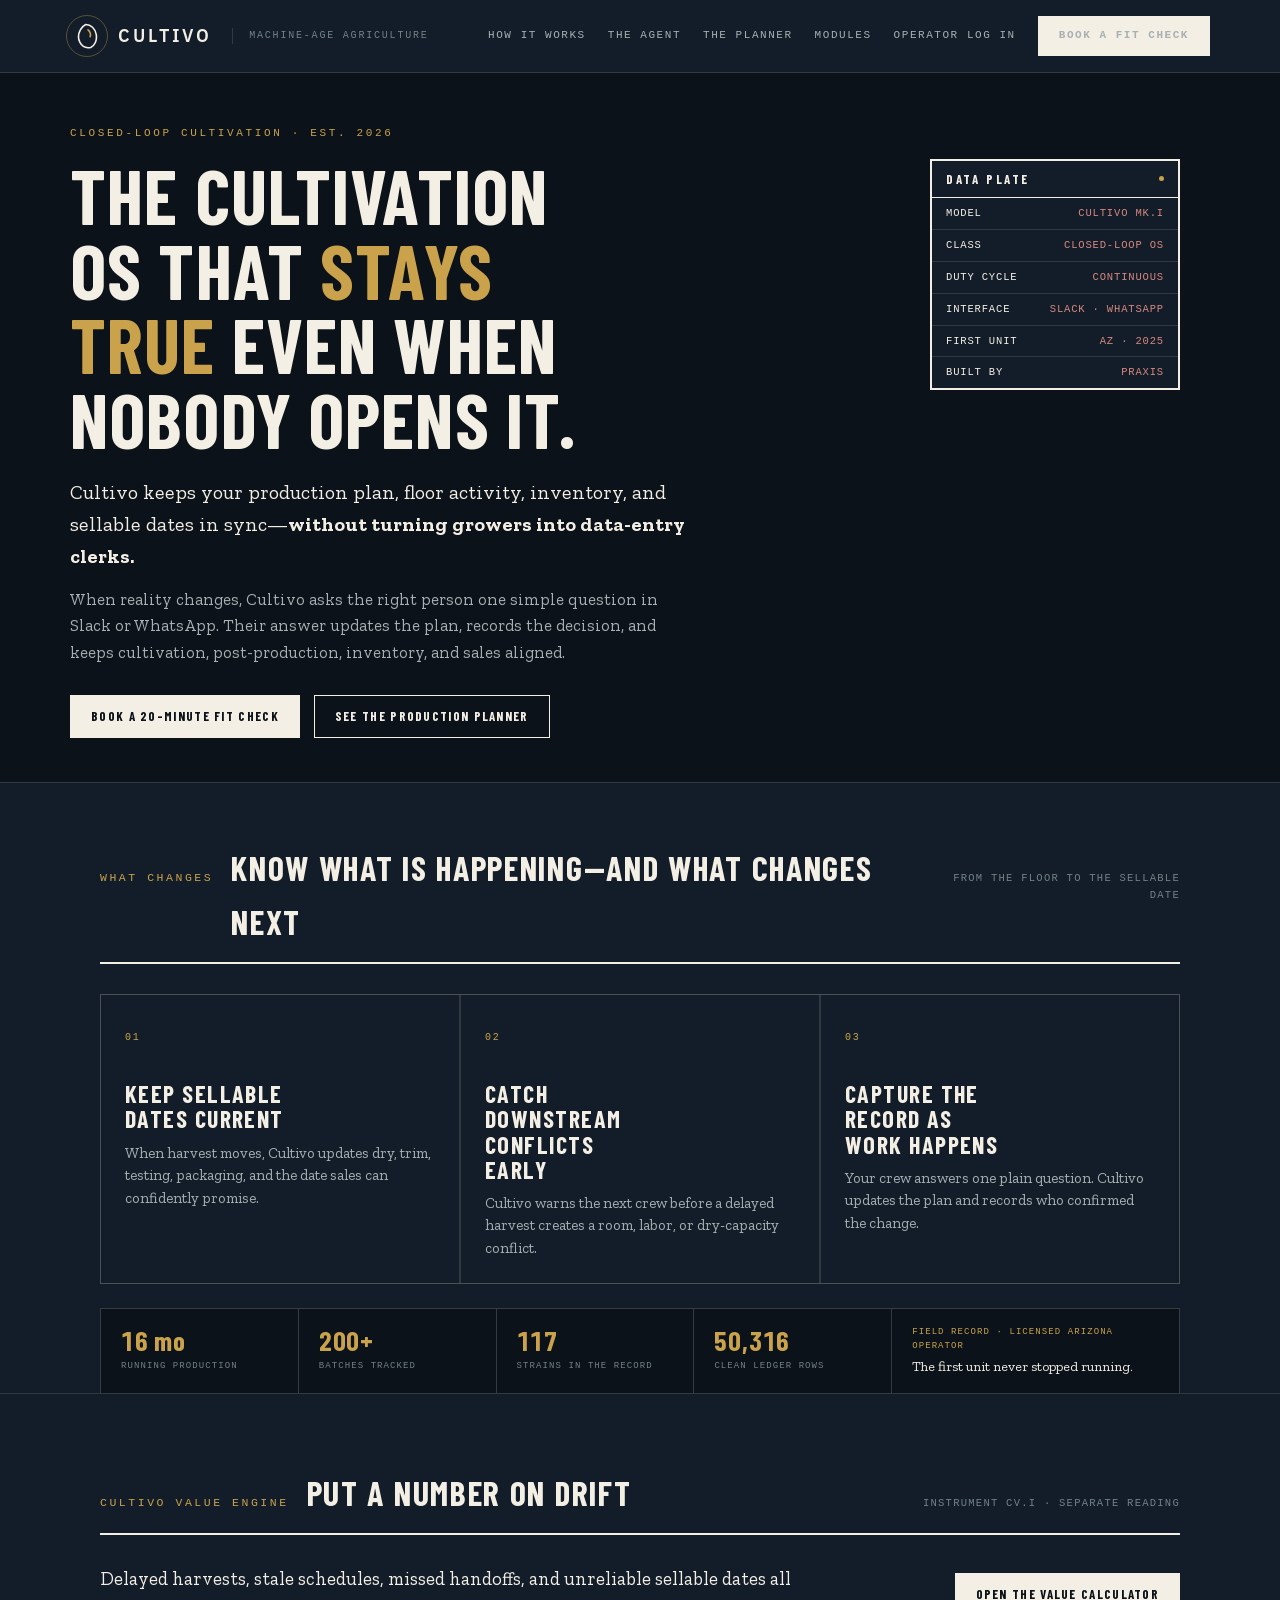
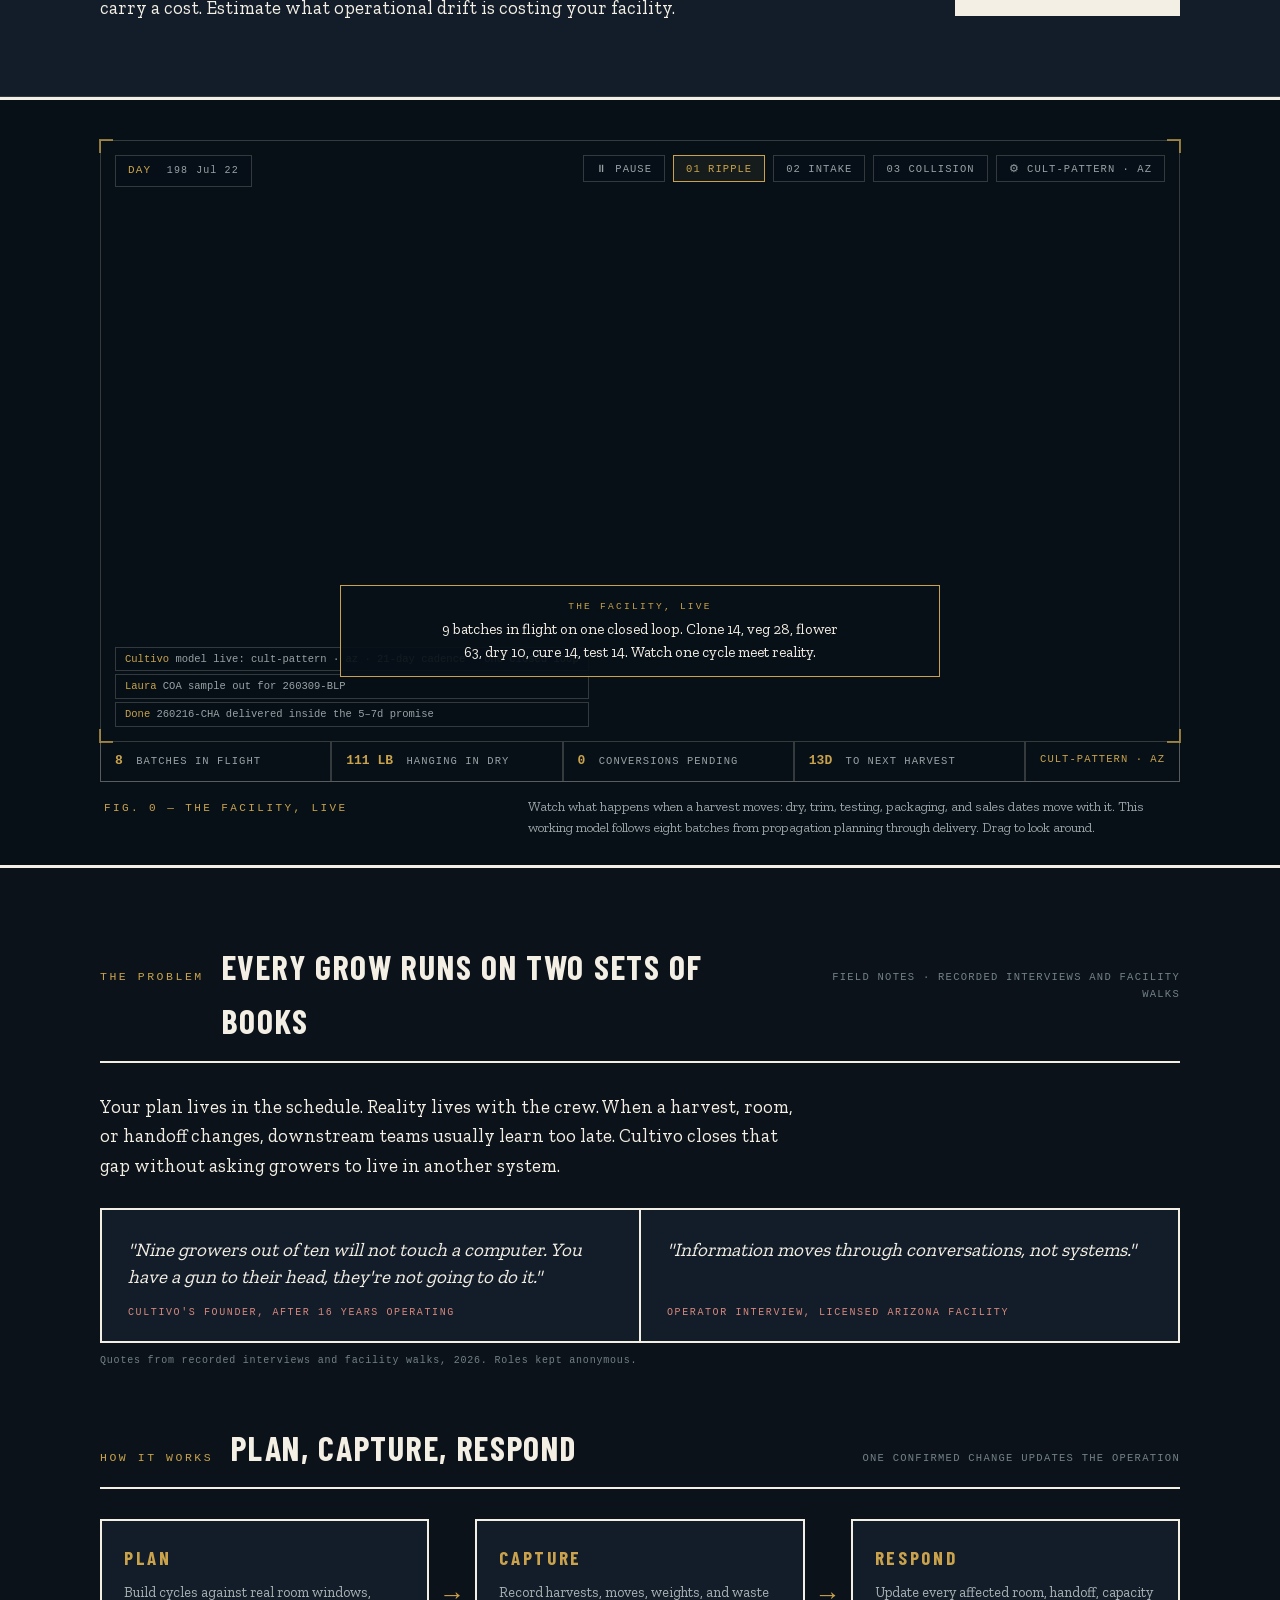
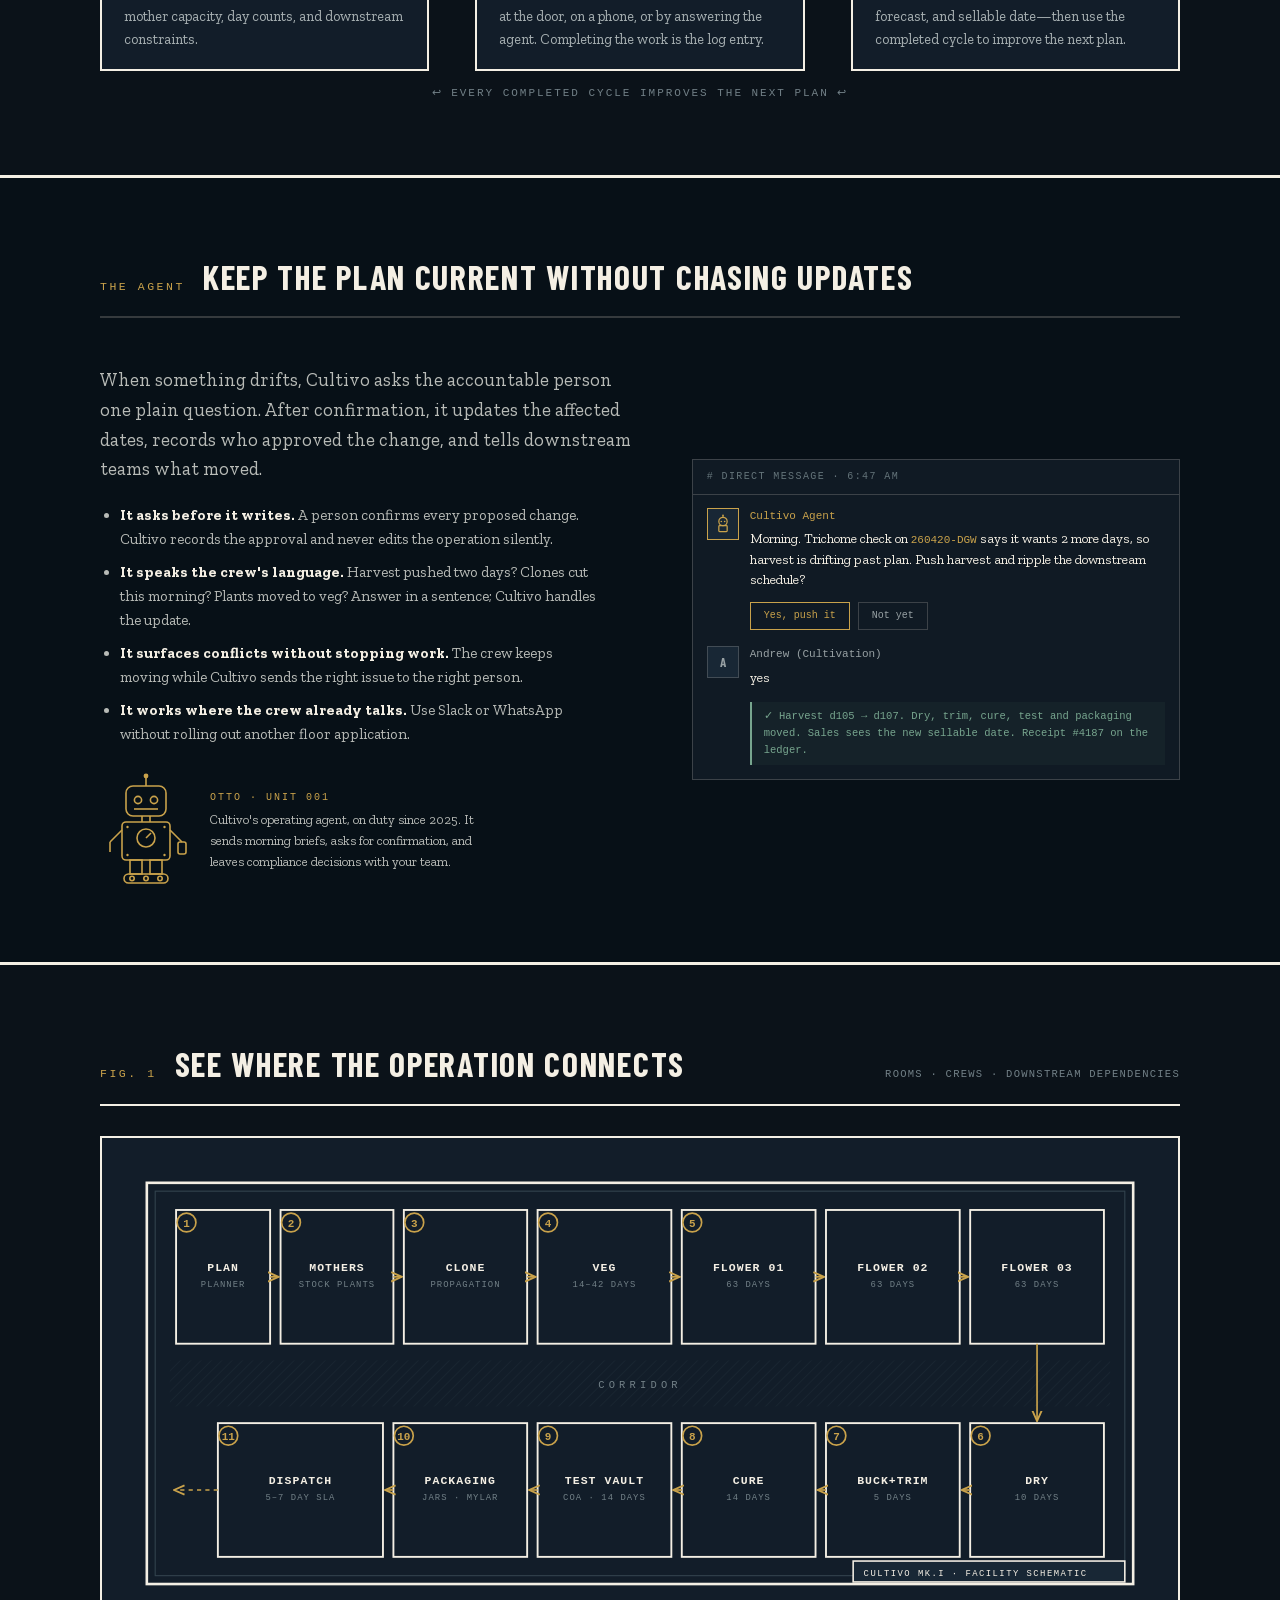
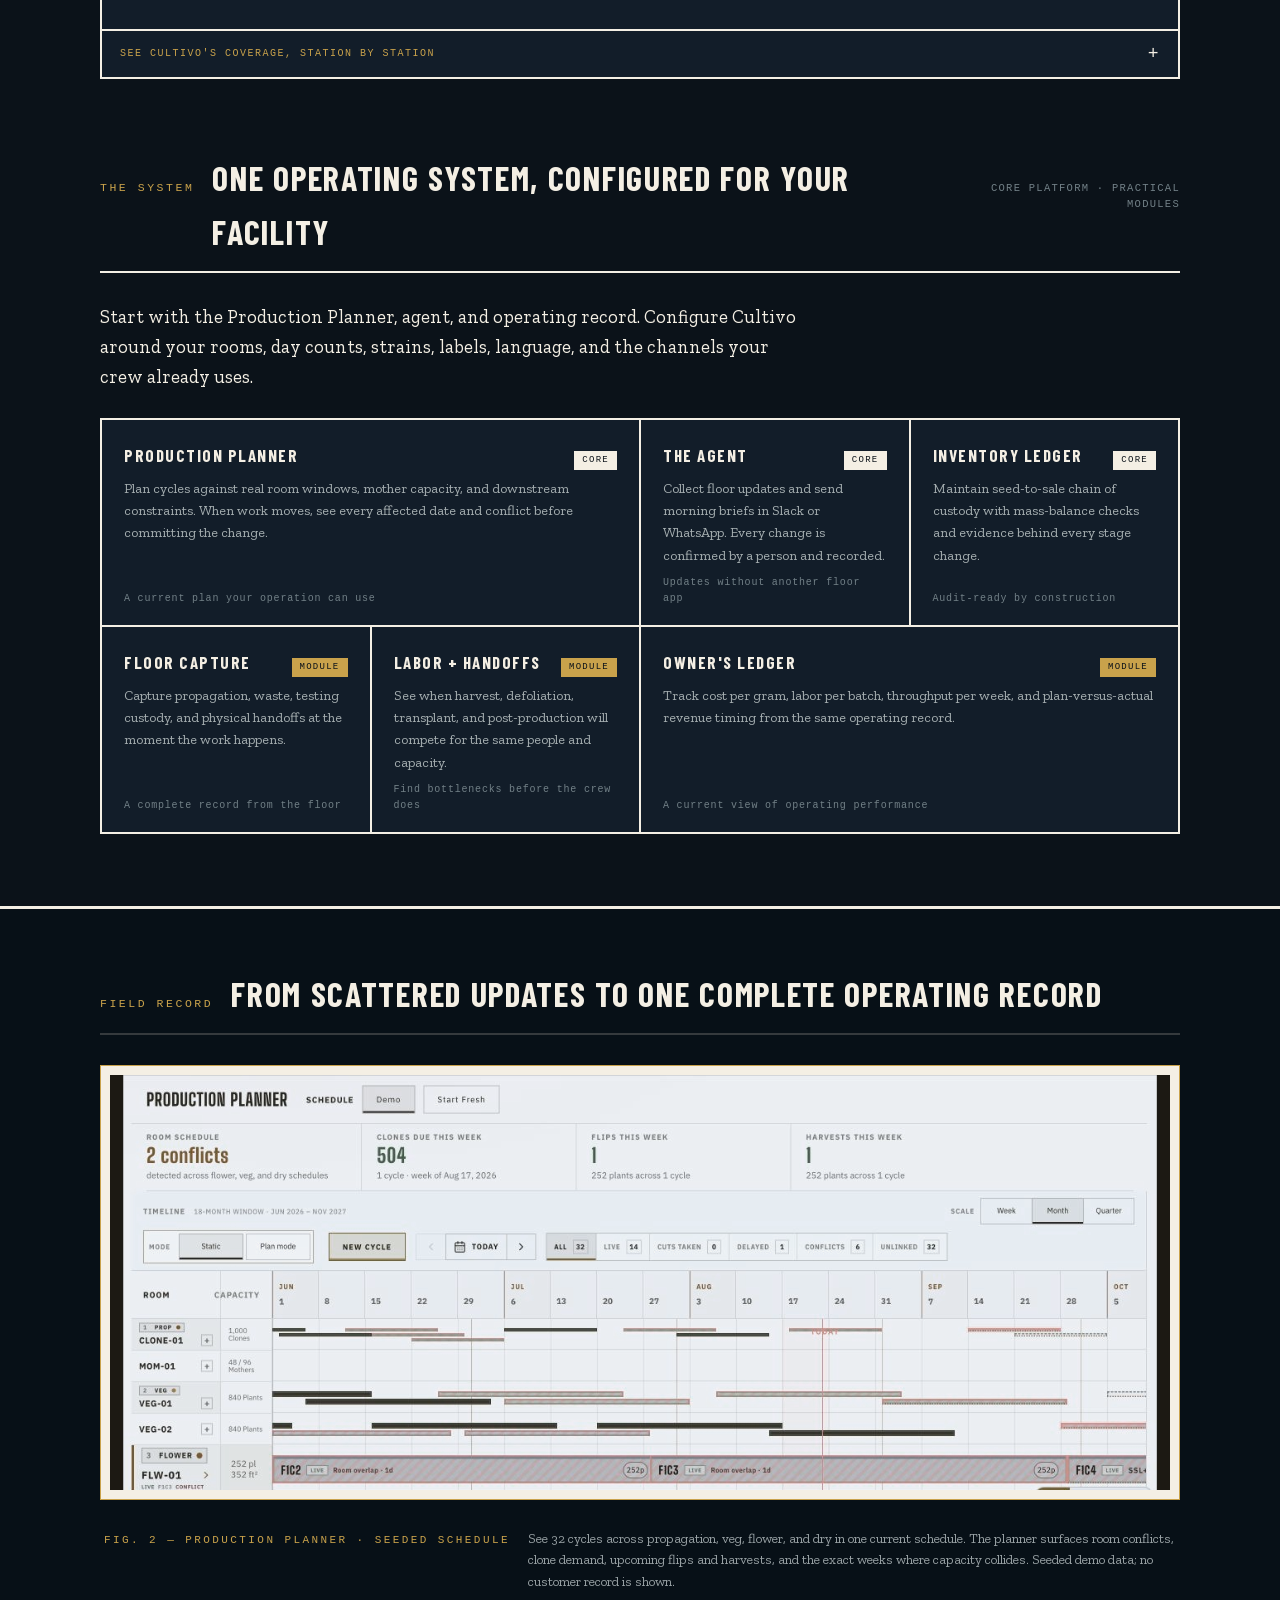
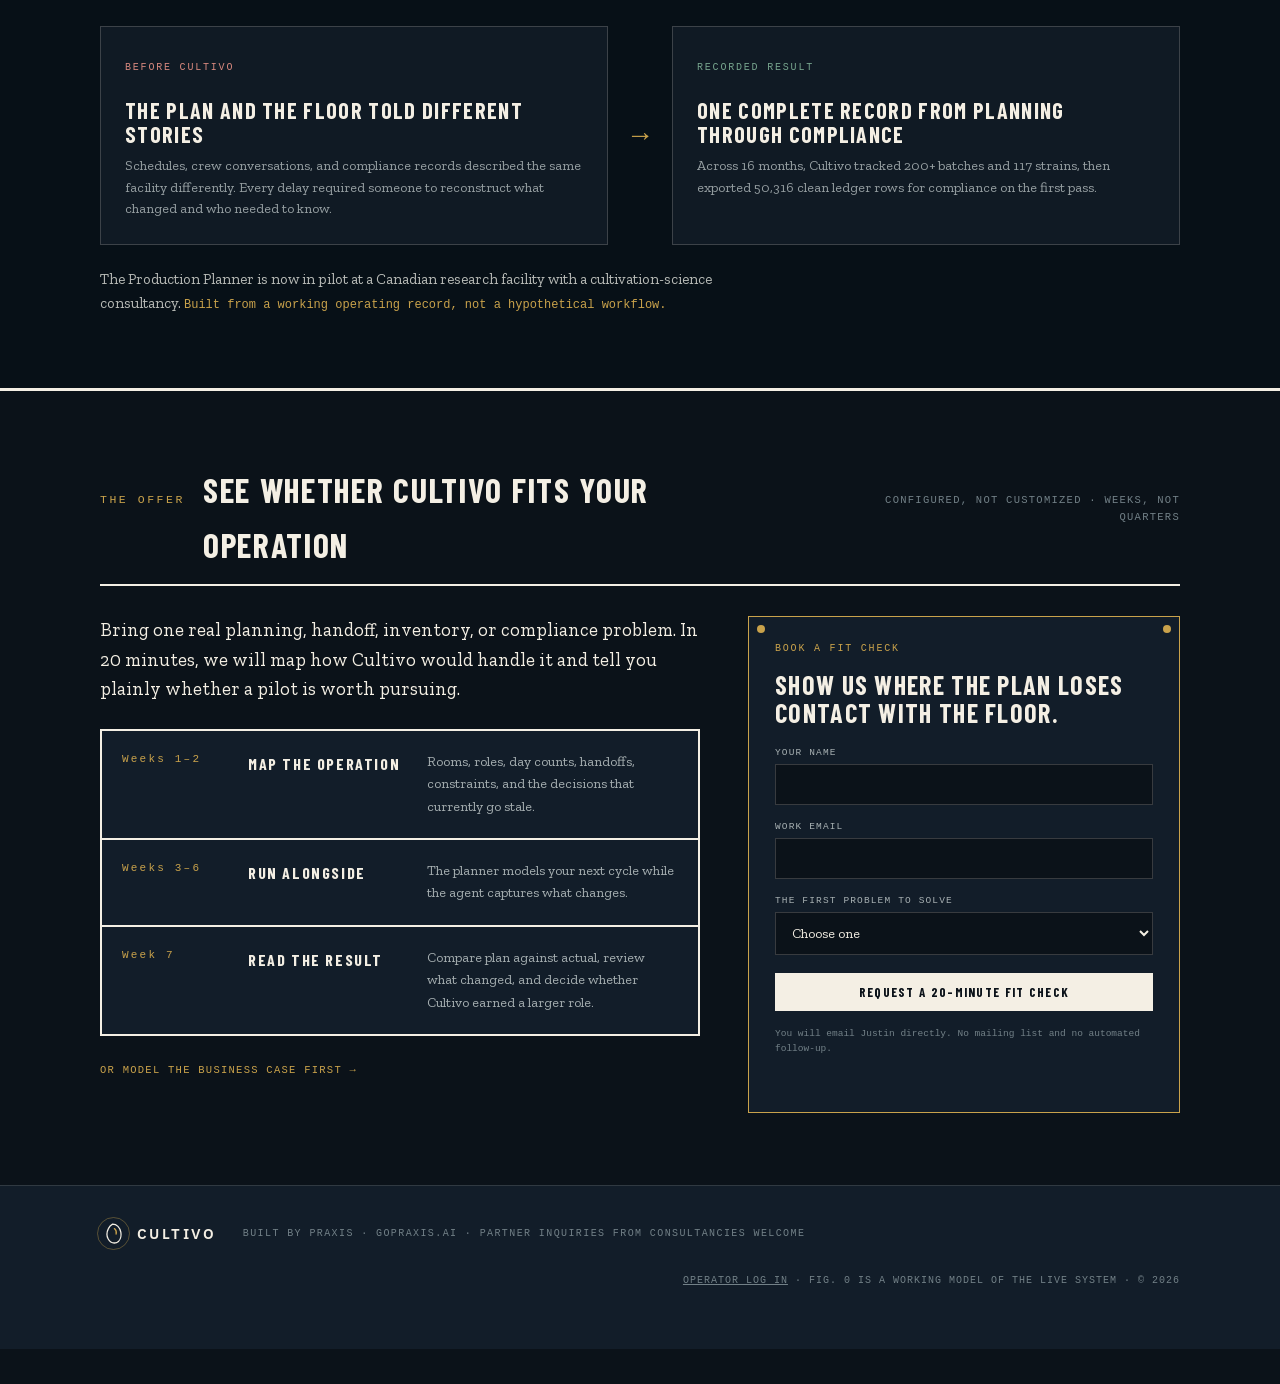
==== commit 05445390: "Rewrite marketing copy for operational clarity" ====
--- a/index.html
+++ b/index.html
@@ -4,16 +4,16 @@
 <meta charset="UTF-8" />
 <meta name="viewport" content="width=device-width, initial-scale=1.0" />
 <title>Cultivo — The cultivation OS that stays true even when nobody opens it</title>
-<meta name="description" content="Cultivo is the cultivation OS that stays true even when nobody opens it: the plan, the record, and the reconciliation between them, kept honest by an always-on agent in Slack or WhatsApp. Built by Praxis." />
+<meta name="description" content="Cultivo keeps your cultivation plan, floor activity, inventory, and sellable dates in sync—without turning growers into data-entry clerks." />
 <link rel="canonical" href="https://cultivo.ag/" />
 <meta property="og:type" content="website" />
 <meta property="og:url" content="https://cultivo.ag/" />
 <meta property="og:title" content="Cultivo — machine-age agriculture" />
-<meta property="og:description" content="Cultivo is the cultivation OS that stays true even when nobody opens it: the plan, the record, and the reconciliation between them, kept honest by an always-on agent in Slack or WhatsApp. Built by Praxis." />
+<meta property="og:description" content="Keep your cultivation plan, floor activity, inventory, and sellable dates in sync—without turning growers into data-entry clerks." />
 <meta property="og:image" content="https://cultivo.ag/assets/cultivo-og.png" />
 <meta name="twitter:card" content="summary_large_image" />
 <meta name="twitter:title" content="Cultivo — machine-age agriculture" />
-<meta name="twitter:description" content="Run the whole operation from one live system—the plan, the record, and the reconciliation between them." />
+<meta name="twitter:description" content="Keep the plan current as the floor changes. Cultivo updates downstream teams and dates from one confirmed answer." />
 <meta name="twitter:image" content="https://cultivo.ag/assets/cultivo-og.png" />
 <link rel="icon" href="assets/cultivo-mark.svg" />
 <link rel="stylesheet" href="styles.css?v=20260824-2">
@@ -27,24 +27,23 @@
   </a>
   <span class="tag">Machine-age agriculture</span>
   <nav>
-    <a href="#machine-sec">The machine</a>
+    <a href="#machine-sec">How it works</a>
     <a href="#agent">The agent</a>
-    <a href="calculator.html">The value</a>
+    <a href="#planner">The planner</a>
     <a href="#modules">Modules</a>
     <a href="https://app.cultivo.ag">Operator log in</a>
-    <a class="cta" href="#walkthrough">See it on your operation</a>
+    <a class="cta" href="#walkthrough">Book a fit check</a>
   </nav>
 </div></header>
 
 <div class="shell hero">
   <div class="fig">Closed-loop cultivation · est. 2026</div>
   <h1>The cultivation OS that <em>stays true</em> even when nobody opens it.</h1>
-  <p class="sub">Farm machinery for the information layer: <b>the plan, the record, and the reconciliation between them.</b></p>
-  <p class="subsub">An always-on agent keeps the books honest one plain yes/no question at a time, asked in Slack or WhatsApp, so the schedule ripples, records, and reports itself while your crew keeps working.</p>
+  <p class="sub">Cultivo keeps your production plan, floor activity, inventory, and sellable dates in sync—<b>without turning growers into data-entry clerks.</b></p>
+  <p class="subsub">When reality changes, Cultivo asks the right person one simple question in Slack or WhatsApp. Their answer updates the plan, records the decision, and keeps cultivation, post-production, inventory, and sales aligned.</p>
   <div class="ctas">
-    <a class="cta" href="#walkthrough">See it on your operation</a>
-    <a class="cta ghost" href="#machine-sec">See the machine run</a>
-    <a class="text-link" href="calculator.html">Calculate the cost of drift →</a>
+    <a class="cta" href="#walkthrough">Book a 20-minute fit check</a>
+    <a class="cta ghost" href="#planner">See the production planner</a>
   </div>
   <div class="heroplate">
     <div class="hp-head">Data plate <i></i></div>
@@ -59,22 +58,22 @@
 
 <!-- ============ CLIENT OUTCOMES + EARLY PROOF ============ -->
 <section class="outcome-band" aria-labelledby="outcomes-title"><div class="shell">
-  <div class="sec-head outcome-head"><span class="figno">What changes</span><h2 id="outcomes-title">The operation gets easier to trust</h2><span class="side">from the floor to the forecast</span></div>
+  <div class="sec-head outcome-head"><span class="figno">What changes</span><h2 id="outcomes-title">Know what is happening—and what changes next</h2><span class="side">from the floor to the sellable date</span></div>
   <div class="outcome-grid">
     <article class="outcome-card">
       <span class="outcome-no">01</span>
-      <h3>Sellable dates stay honest</h3>
-      <p>When harvest moves, dry, trim, testing, packaging, and the date sales can promise move with it.</p>
+      <h3>Keep sellable dates current</h3>
+      <p>When harvest moves, Cultivo updates dry, trim, testing, packaging, and the date sales can confidently promise.</p>
     </article>
     <article class="outcome-card">
       <span class="outcome-no">02</span>
-      <h3>Handoffs stop disappearing</h3>
-      <p>The next room and the next crew see capacity and labor collisions before they become tomorrow's emergency.</p>
+      <h3>Catch downstream conflicts early</h3>
+      <p>Cultivo warns the next crew before a delayed harvest creates a room, labor, or dry-capacity conflict.</p>
     </article>
     <article class="outcome-card">
       <span class="outcome-no">03</span>
-      <h3>The ledger closes behind the work</h3>
-      <p>Your crew answers one plain question. Cultivo updates the plan, records the change, and leaves a receipt.</p>
+      <h3>Capture the record as work happens</h3>
+      <p>Your crew answers one plain question. Cultivo updates the plan and records who confirmed the change.</p>
     </article>
   </div>
   <div class="proof-rail" aria-label="Cultivo operating record">
@@ -90,7 +89,7 @@
 <section class="paper value-teaser" id="value"><div class="shell">
   <div class="sec-head"><span class="figno">Cultivo value engine</span><h2>Put a number on drift</h2><span class="side">instrument CV.I · separate reading</span></div>
   <div class="value-teaser-grid">
-    <p class="lede">The plan says one thing. The floor does another. The ledger finds out later. Model what it is worth to keep all three true—without interrupting the story of how the machine works.</p>
+    <p class="lede">Delayed harvests, stale schedules, missed handoffs, and unreliable sellable dates all carry a cost. Estimate what operational drift is costing your facility.</p>
     <a class="cta" href="calculator.html">Open the value calculator</a>
   </div>
 </div></section>
@@ -126,41 +125,41 @@
   <div id="mkpi"></div>
   <div class="m-caption-plate">
     <span class="figno">Fig. 0 — The facility, live</span>
-    <span class="figtext">A working model of one cultivation facility on the closed loop: eight batches in flight from propagation planning through grow, harvest, dry, post-production and delivery. Drag to look around. The story shows what happens when the plan meets reality.</span>
+    <span class="figtext">Watch what happens when a harvest moves: dry, trim, testing, packaging, and sales dates move with it. This working model follows eight batches from propagation planning through delivery. Drag to look around.</span>
   </div>
 </div></div>
 
 <!-- ============ PROBLEM + LOOP ============ -->
 <section class="paper problem-loop"><div class="shell">
   <div class="sec-head"><span class="figno">The problem</span><h2>Every grow runs on two sets of books</h2><span class="side">field notes · recorded interviews and facility walks</span></div>
-  <p class="lede">There is the plan, and there is what actually happened. In most facilities the distance between them lives in heads, group chats and a spreadsheet nobody trusts. Software was supposed to fix this. Then it asked the grower to do data entry.</p>
+  <p class="lede">Your plan lives in the schedule. Reality lives with the crew. When a harvest, room, or handoff changes, downstream teams usually learn too late. Cultivo closes that gap without asking growers to live in another system.</p>
   <div class="quotes quotes--compact" style="margin-top:26px;">
     <div class="q"><div class="qt">"Nine growers out of ten will not touch a computer. You have a gun to their head, they're not going to do it."</div><div class="qa">Cultivo's founder, after 16 years operating</div></div>
     <div class="q"><div class="qt">"Information moves through conversations, not systems."</div><div class="qa">Operator interview, licensed Arizona facility</div></div>
   </div>
   <p class="micro" style="font-family:var(--mono);font-size:10px;color:var(--faint);letter-spacing:.08em;margin-top:10px;">Quotes from recorded interviews and facility walks, 2026. Roles kept anonymous.</p>
-  <div class="sec-head loop-head"><span class="figno">The design</span><h2>One closed loop</h2><span class="side">every decision becomes a record</span></div>
+  <div class="sec-head loop-head"><span class="figno">How it works</span><h2>Plan, capture, respond</h2><span class="side">one confirmed change updates the operation</span></div>
   <div class="loop">
-    <div class="lp"><h3>Intent</h3><p>The plan: cycles, room windows, mother allocation, schedules, SOPs. The Production Planner models the future and shows what every delay does to it.</p></div>
+    <div class="lp"><h3>Plan</h3><p>Build cycles against real room windows, mother capacity, day counts, and downstream constraints.</p></div>
     <div class="arrow">→</div>
-    <div class="lp"><h3>Execution</h3><p>The record: harvests, sessions, moves, weights, waste. Captured at the door, on a phone, or by answering the agent. Completing the work IS the log entry.</p></div>
+    <div class="lp"><h3>Capture</h3><p>Record harvests, moves, weights, and waste at the door, on a phone, or by answering the agent. Completing the work is the log entry.</p></div>
     <div class="arrow">→</div>
-    <div class="lp"><h3>Outcome</h3><p>The truth: yield by room and strain, conversion by operator, cost per gram, quality. Every finished cycle sharpens the next plan.</p></div>
-  </div>
-  <div class="loop-return">↩ every measurement informs the next decision ↩</div>
+    <div class="lp"><h3>Respond</h3><p>Update every affected room, handoff, capacity forecast, and sellable date—then use the completed cycle to improve the next plan.</p></div>
+  </div>
+  <div class="loop-return">↩ every completed cycle improves the next plan ↩</div>
 </div></section>
 
 <!-- ============ THE AGENT ============ -->
 <div class="agent-band" id="agent"><div class="shell">
-  <div class="sec-head"><span class="figno" style="color:var(--brass-lum)">The agent</span><h2>The hired hand that never sleeps</h2></div>
+  <div class="sec-head"><span class="figno" style="color:var(--brass-lum)">The agent</span><h2>Keep the plan current without chasing updates</h2></div>
   <div class="agent-grid">
     <div>
-      <p class="lede">Most systems rot because updating them is someone's second job. Cultivo's agent makes it nobody's job. It watches the plan against the floor, notices what drifted, and asks the one accountable person one plain question.</p>
+      <p class="lede">When something drifts, Cultivo asks the accountable person one plain question. After confirmation, it updates the affected dates, records who approved the change, and tells downstream teams what moved.</p>
       <ul>
-        <li><b>It asks before it writes.</b> Every change is proposed, confirmed by a human, applied through a governed path, and receipted. No silent edits, ever.</li>
-        <li><b>It speaks grower.</b> Harvest pushed two days? Clones cut this morning? Plants moved to veg? Answer in a sentence; the ledger does the typing.</li>
-        <li><b>It escalates, it never blocks.</b> The physical work never waits on software. Conflicts become a morning brief, not a locked screen.</li>
-        <li><b>Slack at home, WhatsApp abroad.</b> The channel is a setting, not a rollout.</li>
+        <li><b>It asks before it writes.</b> A person confirms every proposed change. Cultivo records the approval and never edits the operation silently.</li>
+        <li><b>It speaks the crew's language.</b> Harvest pushed two days? Clones cut this morning? Plants moved to veg? Answer in a sentence; Cultivo handles the update.</li>
+        <li><b>It surfaces conflicts without stopping work.</b> The crew keeps moving while Cultivo sends the right issue to the right person.</li>
+        <li><b>It works where the crew already talks.</b> Use Slack or WhatsApp without rolling out another floor application.</li>
       </ul>
       <div style="display:flex;align-items:center;gap:18px;margin-top:26px;">
         <svg width="92" height="118" viewBox="0 0 92 118" fill="none" stroke="#C9A24B" stroke-width="1.6" aria-label="Otto, the Cultivo agent, drawn as a machine-age robot">
@@ -181,7 +180,7 @@
         </svg>
         <div>
           <div style="font-family:var(--mono);font-size:10px;letter-spacing:.2em;color:var(--brass-lum);text-transform:uppercase;">Otto · unit 001</div>
-          <div style="font-size:13px;color:#B8BBB7;max-width:34ch;margin-top:4px;">The hired hand on duty since 2025. Signs the morning briefs and the quiet questions. Never signs your compliance paperwork; that stays in the system's plain voice.</div>
+          <div style="font-size:13px;color:#B8BBB7;max-width:34ch;margin-top:4px;">Cultivo's operating agent, on duty since 2025. It sends morning briefs, asks for confirmation, and leaves compliance decisions with your team.</div>
         </div>
       </div>
     </div>
@@ -204,7 +203,7 @@
 
 <!-- ============ FIG 1 SCHEMATIC ============ -->
 <section class="paper" id="fig1"><div class="shell">
-  <div class="sec-head"><span class="figno">Fig. 1</span><h2>The facility, mapped</h2><span class="side">stations · crew · what the agent watches</span></div>
+  <div class="sec-head"><span class="figno">Fig. 1</span><h2>See where the operation connects</h2><span class="side">rooms · crews · downstream dependencies</span></div>
   <div class="schewrap">
     <svg viewBox="0 0 980 420" xmlns="http://www.w3.org/2000/svg" font-family="ui-monospace,Menlo,monospace">
       <defs>
@@ -312,7 +311,7 @@
     </svg>
   </div>
   <details class="facility-detail">
-    <summary>Open the full station-by-station service map</summary>
+    <summary>See Cultivo's coverage, station by station</summary>
   <table class="legend">
     <tr><th style="width:36px">№</th><th>Station</th><th>Crew</th><th>What the agent watches</th><th style="width:110px">Service status</th></tr>
     <tr><td class="no">1</td><td><b>Production Planner</b></td><td class="crew">Cultivation Mgr · Owner</td><td>Demand vs room windows, mother allocation, every delay's ripple through the schedule</td><td><span class="wbadge w-live">in service</span></td></tr>
@@ -332,52 +331,52 @@
 
 <!-- ============ MODULES ============ -->
 <section class="paper" id="modules" style="padding-top:0;"><div class="shell">
-  <div class="sec-head"><span class="figno">The catalog</span><h2>One machine, fitted to your facility</h2><span class="side">core always ships · modules bolt on</span></div>
-  <p class="lede">The ledger, the loop, the agent, and the governed write paths always ship. Your rooms, day counts, strains, labels, language, and channel are configured around them.</p>
+  <div class="sec-head"><span class="figno">The system</span><h2>One operating system, configured for your facility</h2><span class="side">core platform · practical modules</span></div>
+  <p class="lede">Start with the Production Planner, agent, and operating record. Configure Cultivo around your rooms, day counts, strains, labels, language, and the channels your crew already uses.</p>
   <div class="bento" style="margin-top:26px;">
-    <div class="mod wide"><div class="mh"><h3>Production Planner</h3><span class="mtag core">Core</span></div><p>The operations backbone. Plan cycles against real room windows and real mother capacity, then watch every deviation ripple forward with dates that stay honest. Plan against actual, always.</p><div class="mfoot">The instrument investors ask to see</div></div>
-    <div class="mod"><div class="mh"><h3>The Agent</h3><span class="mtag core">Core</span></div><p>Capture, reconciliation and morning briefs in Slack or WhatsApp. Asks before it writes. Receipts everything.</p><div class="mfoot">The reason the books stay true</div></div>
-    <div class="mod"><div class="mh"><h3>Inventory Ledger</h3><span class="mtag core">Core</span></div><p>Seed-to-sale chain of custody with conservation rules: mass balances, stages advance only with evidence.</p><div class="mfoot">Audit-ready by construction</div></div>
-    <div class="mod"><div class="mh"><h3>Floor Capture</h3><span class="mtag">Module</span></div><p>Propagation, waste, testing custody, and the physical-to-digital handoff captured where the work happens.</p><div class="mfoot">The missing record, closed</div></div>
-    <div class="mod"><div class="mh"><h3>Labor + Handoffs</h3><span class="mtag">Module</span></div><p>Sees the week where harvest, defoliation, transplant, and post-production capacity collide before your crew lives it.</p><div class="mfoot">Bottlenecks, forecast</div></div>
-    <div class="mod wide"><div class="mh"><h3>Owner's Ledger</h3><span class="mtag">Module</span></div><p>The investor view: cost per gram, labor per batch, throughput per week, plan-vs-actual revenue timing. The distance between reality and the pitch deck, measured.</p><div class="mfoot">For the person who signs the checks</div></div>
+    <div class="mod wide"><div class="mh"><h3>Production Planner</h3><span class="mtag core">Core</span></div><p>Plan cycles against real room windows, mother capacity, and downstream constraints. When work moves, see every affected date and conflict before committing the change.</p><div class="mfoot">A current plan your operation can use</div></div>
+    <div class="mod"><div class="mh"><h3>The Agent</h3><span class="mtag core">Core</span></div><p>Collect floor updates and send morning briefs in Slack or WhatsApp. Every change is confirmed by a person and recorded.</p><div class="mfoot">Updates without another floor app</div></div>
+    <div class="mod"><div class="mh"><h3>Inventory Ledger</h3><span class="mtag core">Core</span></div><p>Maintain seed-to-sale chain of custody with mass-balance checks and evidence behind every stage change.</p><div class="mfoot">Audit-ready by construction</div></div>
+    <div class="mod"><div class="mh"><h3>Floor Capture</h3><span class="mtag">Module</span></div><p>Capture propagation, waste, testing custody, and physical handoffs at the moment the work happens.</p><div class="mfoot">A complete record from the floor</div></div>
+    <div class="mod"><div class="mh"><h3>Labor + Handoffs</h3><span class="mtag">Module</span></div><p>See when harvest, defoliation, transplant, and post-production will compete for the same people and capacity.</p><div class="mfoot">Find bottlenecks before the crew does</div></div>
+    <div class="mod wide"><div class="mh"><h3>Owner's Ledger</h3><span class="mtag">Module</span></div><p>Track cost per gram, labor per batch, throughput per week, and plan-versus-actual revenue timing from the same operating record.</p><div class="mfoot">A current view of operating performance</div></div>
   </div>
 </div></section>
 
 <!-- ============ PROOF ============ -->
-<div class="proof-band"><div class="shell">
-  <div class="sec-head" style="border-color:var(--wire);"><span class="figno" style="color:var(--brass-lum)">Field record</span><h2 style="color:var(--lum)">From fragmented truth to one operating record</h2></div>
+<div class="proof-band" id="planner"><div class="shell">
+  <div class="sec-head" style="border-color:var(--wire);"><span class="figno" style="color:var(--brass-lum)">Field record</span><h2 style="color:var(--lum)">From scattered updates to one complete operating record</h2></div>
   <div class="planner-proof-frame">
     <span class="m-corner tl"></span><span class="m-corner tr"></span><span class="m-corner bl"></span><span class="m-corner br"></span>
     <img class="planner-shot planner-shot--light" src="assets/planner-schedule-live.jpg" alt="The current Cultivo Production Planner schedule showing 32 seeded cycles across propagation, veg, flower, and dry rooms, with live capacity and conflict indicators">
   </div>
   <div class="m-caption-plate" style="margin-bottom:34px;">
     <span class="figno">Fig. 2 — Production Planner · seeded schedule</span>
-    <span class="figtext">The current schedule view with 32 cycles across propagation, veg, flower, and dry. It surfaces room conflicts, clone demand, upcoming flips and harvests, and the exact weeks where capacity collides. Seeded demo data; no customer record is shown.</span>
+    <span class="figtext">See 32 cycles across propagation, veg, flower, and dry in one current schedule. The planner surfaces room conflicts, clone demand, upcoming flips and harvests, and the exact weeks where capacity collides. Seeded demo data; no customer record is shown.</span>
   </div>
   <div class="case-shift">
-    <article><span>Before Cultivo</span><h3>The operating truth lived between systems</h3><p>Plans, floor conversations, and compliance records described the same facility differently. The operator went looking for a plan-versus-actual cultivation system and found it did not exist.</p></article>
+    <article><span>Before Cultivo</span><h3>The plan and the floor told different stories</h3><p>Schedules, crew conversations, and compliance records described the same facility differently. Every delay required someone to reconstruct what changed and who needed to know.</p></article>
     <div class="case-arrow" aria-hidden="true">→</div>
-    <article class="case-after"><span>Recorded result</span><h3>One production record survived the whole cycle</h3><p>Across 16 months, Cultivo tracked 200+ batches and 117 strains, then exported 50,316 ledger rows clean for compliance on the first pass.</p></article>
-  </div>
-  <p class="proof-line">The Production Planner is now piloting at a Canadian research facility with a PhD cultivation-science consultancy. <span class="mono">Built from the operating record, not a pitch-deck assumption.</span></p>
+    <article class="case-after"><span>Recorded result</span><h3>One complete record from planning through compliance</h3><p>Across 16 months, Cultivo tracked 200+ batches and 117 strains, then exported 50,316 clean ledger rows for compliance on the first pass.</p></article>
+  </div>
+  <p class="proof-line">The Production Planner is now in pilot at a Canadian research facility with a cultivation-science consultancy. <span class="mono">Built from a working operating record, not a hypothetical workflow.</span></p>
 </div></div>
 
 <!-- ============ PILOT ============ -->
 <section class="paper pilot" id="walkthrough"><div class="shell">
-  <div class="sec-head"><span class="figno">The offer</span><h2>Put the machine in your facility</h2><span class="side">configured, not customized · weeks, not quarters</span></div>
+  <div class="sec-head"><span class="figno">The offer</span><h2>See whether Cultivo fits your operation</h2><span class="side">configured, not customized · weeks, not quarters</span></div>
   <div class="walkthrough-grid">
     <div>
-      <p class="lede">Start with a 20-minute fit check—not a sales deck. We will map Cultivo against one real operating problem and tell you plainly whether a pilot makes sense.</p>
+      <p class="lede">Bring one real planning, handoff, inventory, or compliance problem. In 20 minutes, we will map how Cultivo would handle it and tell you plainly whether a pilot is worth pursuing.</p>
       <div class="steps">
-        <div class="st"><span class="sn">Weeks 1–2</span><h3>Map the operation</h3><p>Rooms, roles, day counts, handoffs, and the record you need to trust.</p></div>
+        <div class="st"><span class="sn">Weeks 1–2</span><h3>Map the operation</h3><p>Rooms, roles, day counts, handoffs, constraints, and the decisions that currently go stale.</p></div>
         <div class="st"><span class="sn">Weeks 3–6</span><h3>Run alongside</h3><p>The planner models your next cycle while the agent captures what changes.</p></div>
-        <div class="st"><span class="sn">Week 7</span><h3>Read the result</h3><p>Compare plan against actual, keep the recorded truth, and decide what it is worth.</p></div>
+        <div class="st"><span class="sn">Week 7</span><h3>Read the result</h3><p>Compare plan against actual, review what changed, and decide whether Cultivo earned a larger role.</p></div>
       </div>
       <a class="text-link" href="calculator.html">Or model the business case first →</a>
     </div>
     <form class="walkthrough-form" id="walkthroughForm">
-      <span class="form-kicker">Request a walkthrough</span>
+      <span class="form-kicker">Book a fit check</span>
       <h3>Show us where the plan loses contact with the floor.</h3>
       <label>Your name<input id="leadName" name="name" autocomplete="name" required></label>
       <label>Work email<input id="leadEmail" name="email" type="email" autocomplete="email" required></label>
@@ -392,7 +391,7 @@
         </select>
       </label>
       <button class="cta" type="submit">Request a 20-minute fit check</button>
-      <p class="form-note">This opens a prepared email to Justin at Praxis. No list, no automated sequence.</p>
+      <p class="form-note">You will email Justin directly. No mailing list and no automated follow-up.</p>
       <p class="form-status" id="walkthroughStatus" aria-live="polite"></p>
     </form>
   </div>
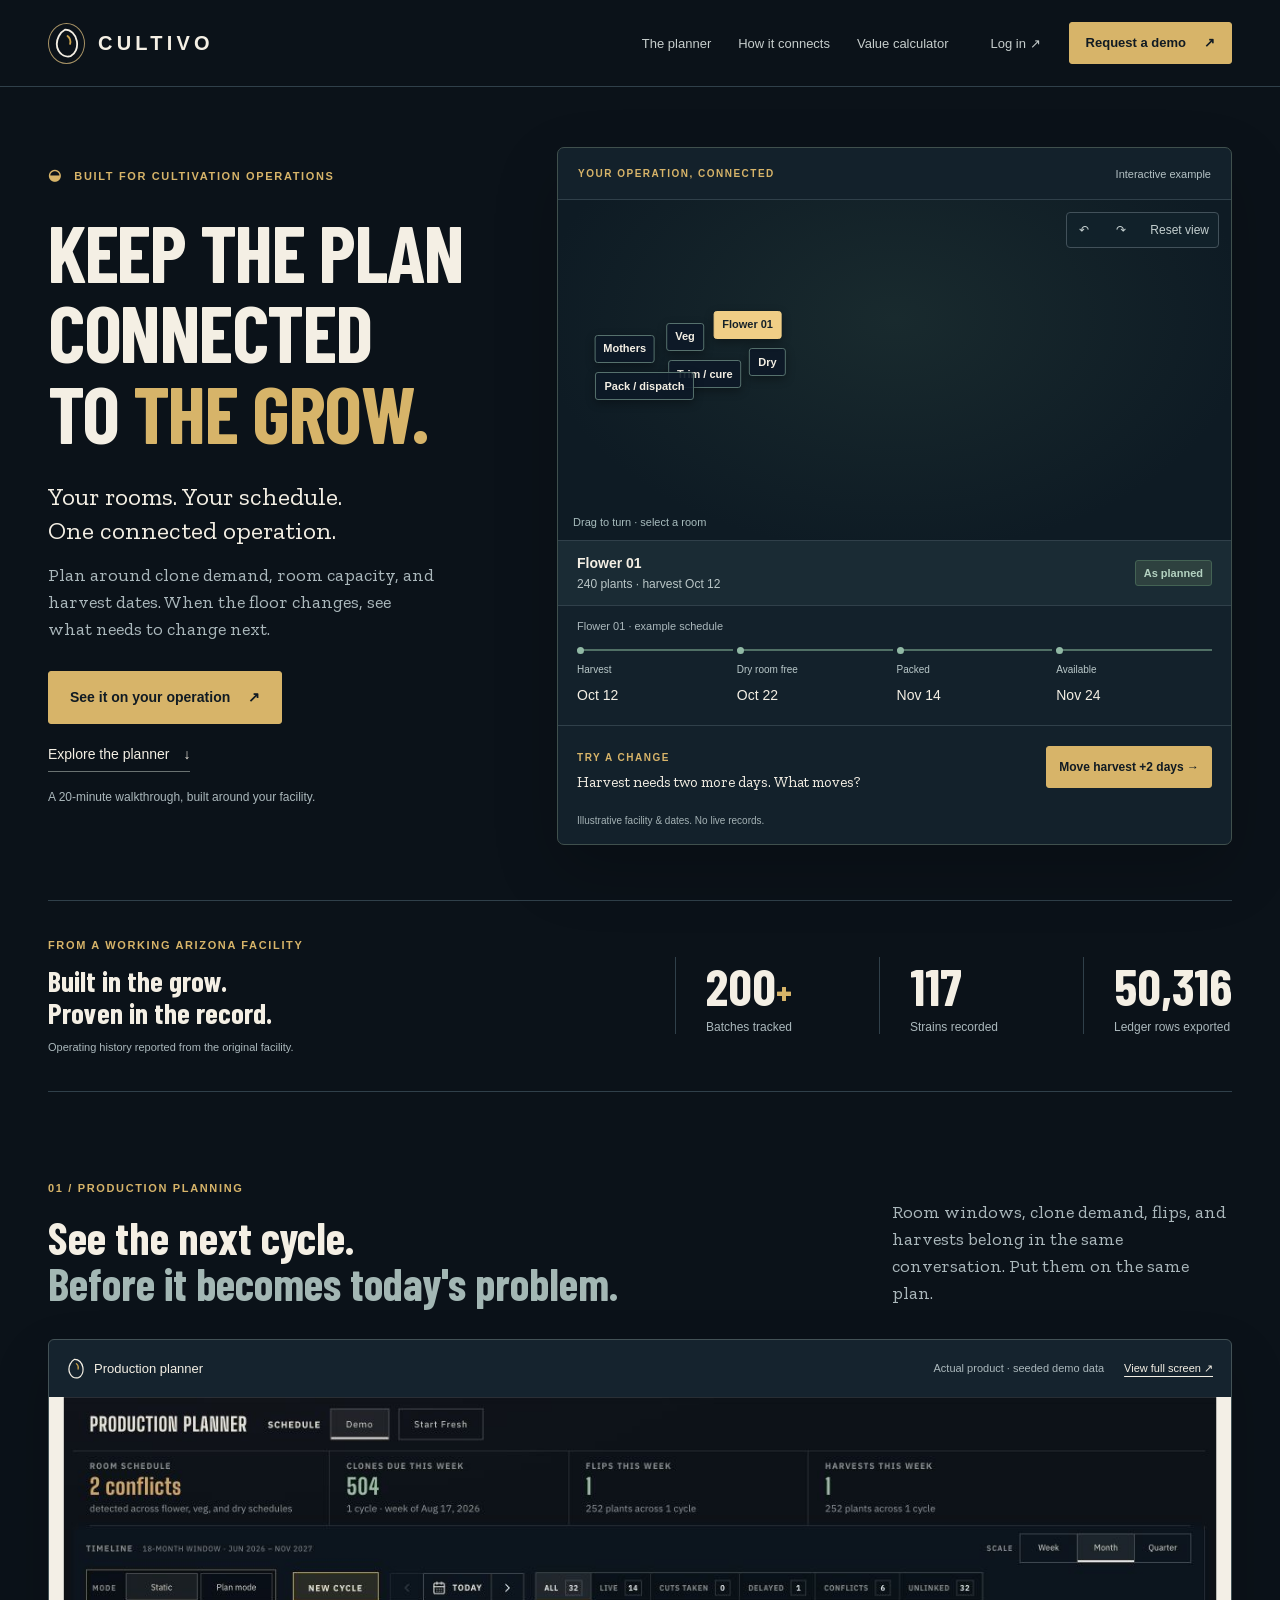
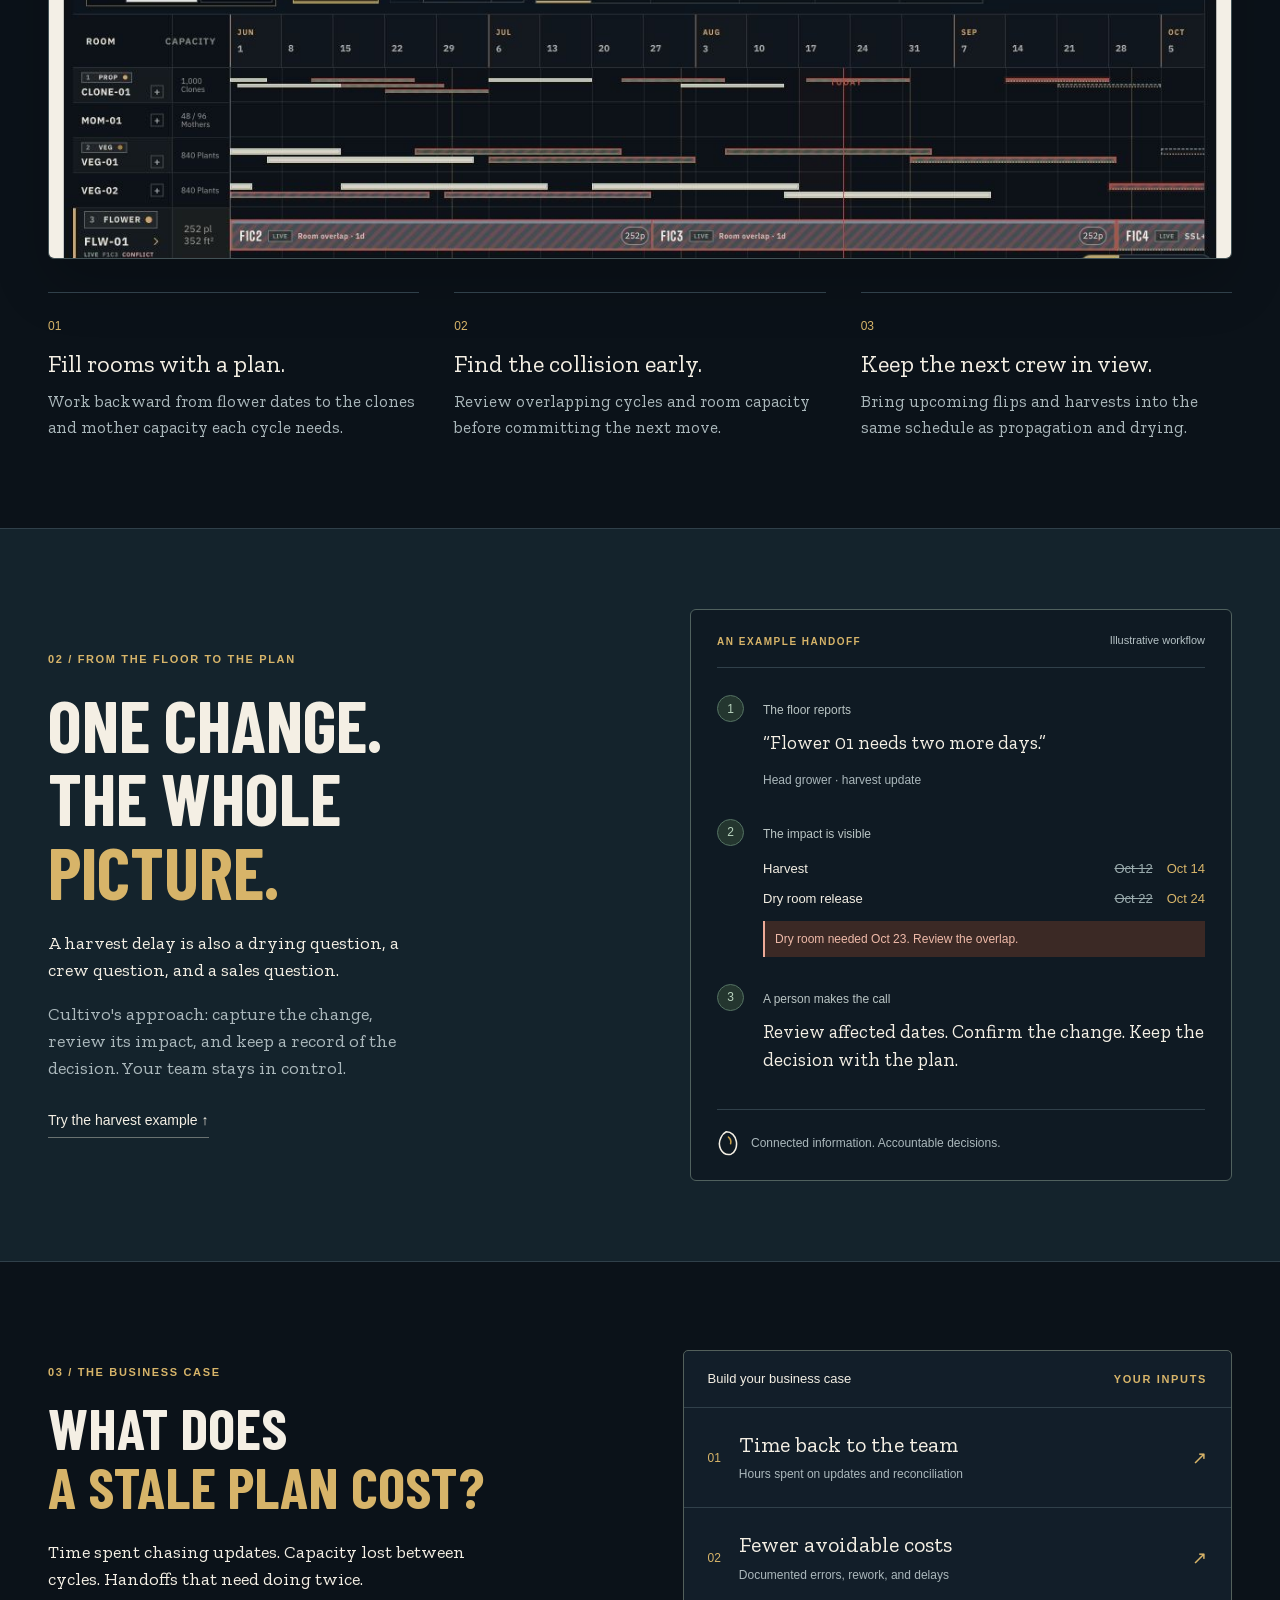
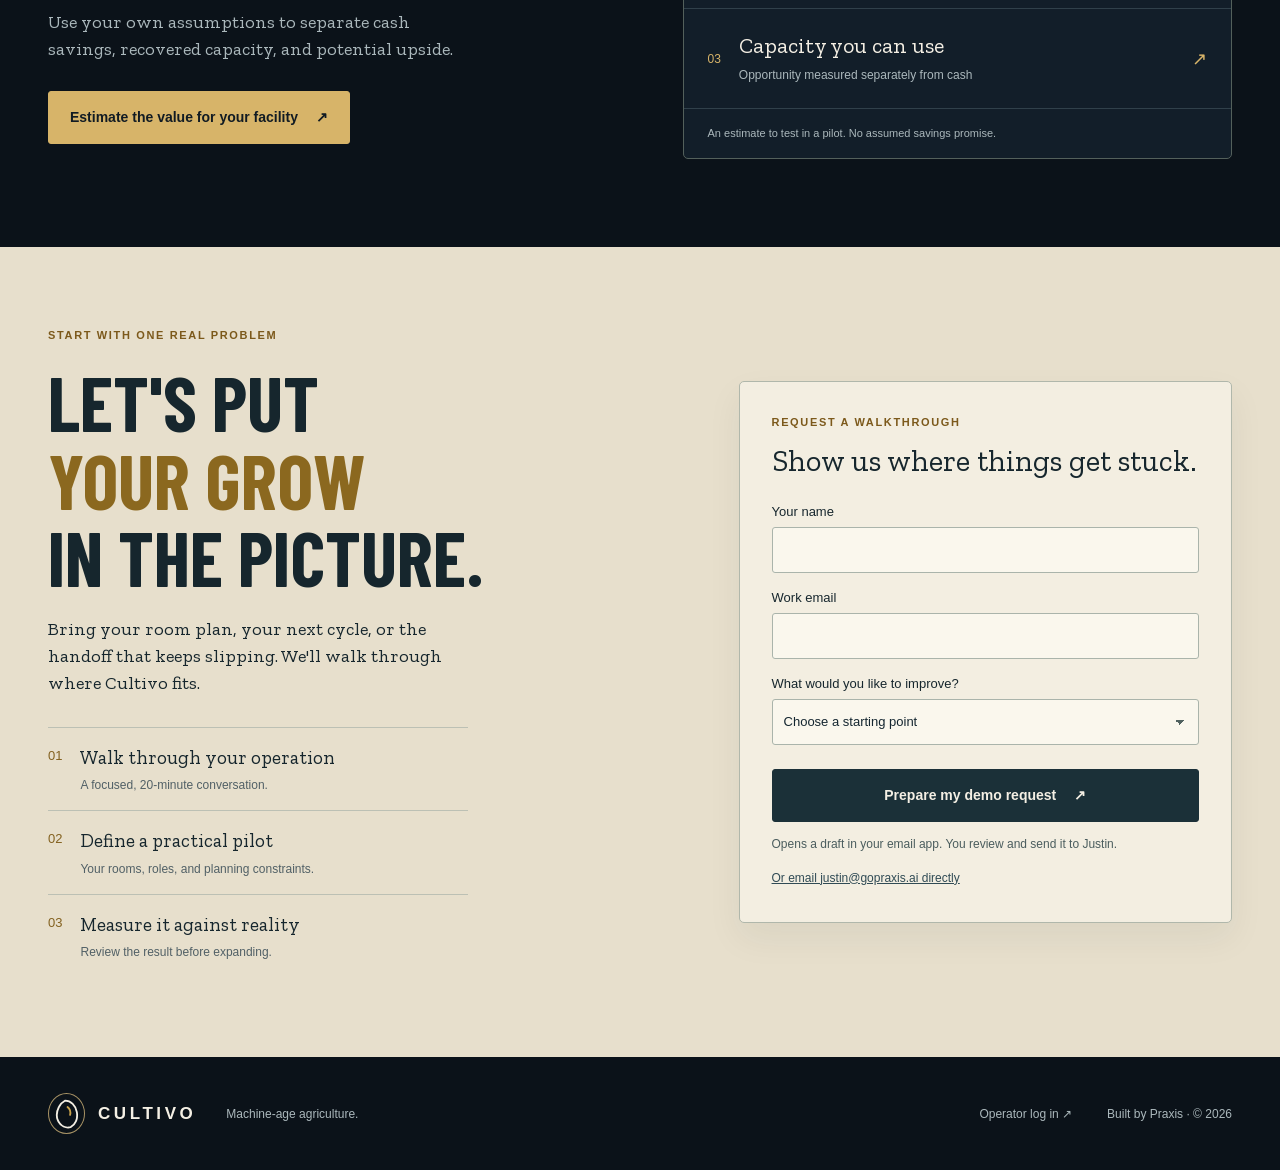
==== commit fc5e66a5: "Redesign Cultivo landing around an interactive facility story" ====
--- a/index.html
+++ b/index.html
@@ -1,415 +1,65 @@
 <!DOCTYPE html>
 <html lang="en">
 <head>
-<meta charset="UTF-8" />
-<meta name="viewport" content="width=device-width, initial-scale=1.0" />
-<title>Cultivo — The cultivation OS that stays true even when nobody opens it</title>
-<meta name="description" content="Cultivo keeps your cultivation plan, floor activity, inventory, and sellable dates in sync—without turning growers into data-entry clerks." />
-<link rel="canonical" href="https://cultivo.ag/" />
-<meta property="og:type" content="website" />
-<meta property="og:url" content="https://cultivo.ag/" />
-<meta property="og:title" content="Cultivo — machine-age agriculture" />
-<meta property="og:description" content="Keep your cultivation plan, floor activity, inventory, and sellable dates in sync—without turning growers into data-entry clerks." />
-<meta property="og:image" content="https://cultivo.ag/assets/cultivo-og.png" />
-<meta name="twitter:card" content="summary_large_image" />
-<meta name="twitter:title" content="Cultivo — machine-age agriculture" />
-<meta name="twitter:description" content="Keep the plan current as the floor changes. Cultivo updates downstream teams and dates from one confirmed answer." />
-<meta name="twitter:image" content="https://cultivo.ag/assets/cultivo-og.png" />
-<link rel="icon" href="assets/cultivo-mark.svg" />
-<link rel="stylesheet" href="styles.css?v=20260824-2">
+<meta charset="UTF-8"><meta name="viewport" content="width=device-width, initial-scale=1">
+<title>Cultivo — Keep your production plan connected to the grow</title>
+<meta name="description" content="Plan cultivation around real rooms, clone demand, and harvest dates. See what changes downstream when the floor moves. Meet Cultivo.">
+<link rel="canonical" href="https://cultivo.ag/">
+<meta property="og:type" content="website"><meta property="og:url" content="https://cultivo.ag/">
+<meta property="og:title" content="Cultivo — Keep your production plan connected to the grow">
+<meta property="og:description" content="Your rooms. Your schedule. One connected operation.">
+<meta property="og:image" content="https://cultivo.ag/assets/cultivo-og.png"><meta name="twitter:card" content="summary_large_image">
+<link rel="icon" href="assets/cultivo-mark.svg"><link rel="stylesheet" href="landing.css">
+<link rel="preload" href="assets/fonts/barlow-condensed-700.woff2" as="font" type="font/woff2" crossorigin>
+<link rel="preload" href="assets/fonts/zilla-slab-400.woff2" as="font" type="font/woff2" crossorigin>
+<script type="module" src="landing.js"></script>
 </head>
 <body>
+<a class="skip-link" href="#main">Skip to content</a>
+<header class="site-header"><div class="shell header-inner">
+<a class="brand" href="index.html" aria-label="Cultivo home"><span class="seed"><img src="assets/cultivo-mark.svg" alt=""></span><span>CULTIVO</span></a>
+<nav aria-label="Main navigation"><a href="#planner">The planner</a><a href="#agent">How it connects</a><a href="calculator.html">Value calculator</a></nav>
+<div class="header-actions"><a class="login" href="https://app.cultivo.ag">Log in <span aria-hidden="true">↗</span></a><a class="button small" href="#walkthrough">Request a demo <span aria-hidden="true">↗</span></a></div>
+</div></header>
+<main id="main">
+<section class="hero shell" aria-labelledby="hero-heading">
+<div class="hero-copy"><p class="eyebrow"><span class="tiny-seed" aria-hidden="true">◒</span> Built for cultivation operations</p>
+<h1 id="hero-heading">KEEP THE PLAN<br> CONNECTED<br> TO <span>THE GROW.</span></h1>
+<p class="hero-lede">Your rooms. Your schedule.<br> One connected operation.</p>
+<p class="hero-detail">Plan around clone demand, room capacity, and harvest dates. When the floor changes, see what needs to change next.</p>
+<div class="hero-actions"><a class="button" href="#walkthrough">See it on your operation <span aria-hidden="true">↗</span></a><a class="text-link" href="#planner">Explore the planner <span aria-hidden="true">↓</span></a></div>
+<p class="hero-note">A 20-minute walkthrough, built around your facility.</p>
+</div>
+<div class="model-wrap" id="machine-sec">
+<div class="model-heading"><span class="eyebrow">Your operation, connected</span><span class="demo-label">Interactive example</span></div>
+<div class="model-stage" id="modelStage">
+<canvas id="facility" aria-label="Interactive cutaway cultivation facility. Select a room using the labeled buttons to inspect it. Drag the model to rotate." role="img"></canvas>
+<div class="room-labels" id="roomLabels"></div>
+<div class="camera-controls" aria-label="Model view"><button id="rotateLeft" aria-label="Rotate facility left">↶</button><button id="rotateRight" aria-label="Rotate facility right">↷</button><button id="resetView">Reset view</button></div>
+<span class="scene-hint">Drag to turn · select a room</span>
+</div>
+<div class="room-inspector" aria-live="polite" aria-atomic="true"><div><span id="roomName">Flower 01</span><span class="room-meta" id="roomMeta">240 plants · harvest Oct 12</span></div><span class="state-tag" id="stateTag">As planned</span></div>
+<p class="schedule-label">Flower 01 · example schedule</p><div class="timeline" aria-label="Flower 01 example batch schedule" id="timeline"></div>
+<div class="scenario-result" id="scenarioResult" aria-live="polite" aria-atomic="true"></div>
+<div class="scenario-bar"><div><span class="eyebrow" id="scenarioKicker">Try a change</span><p id="scenarioText">Harvest needs two more days. What moves?</p></div><button class="button scenario-button" id="scenarioAction">Move harvest +2 days <span aria-hidden="true">→</span></button></div>
 
-<header><div class="shell mast">
-  <a class="brand-lockup" href="index.html" aria-label="Cultivo home">
-    <span class="cultivo-mark-frame" aria-hidden="true"><img src="assets/cultivo-mark.svg" alt=""></span>
-    <span class="cultivo-wordmark">CULTIVO</span>
-  </a>
-  <span class="tag">Machine-age agriculture</span>
-  <nav>
-    <a href="#machine-sec">How it works</a>
-    <a href="#agent">The agent</a>
-    <a href="#planner">The planner</a>
-    <a href="#modules">Modules</a>
-    <a href="https://app.cultivo.ag">Operator log in</a>
-    <a class="cta" href="#walkthrough">Book a fit check</a>
-  </nav>
-</div></header>
-
-<div class="shell hero">
-  <div class="fig">Closed-loop cultivation · est. 2026</div>
-  <h1>The cultivation OS that <em>stays true</em> even when nobody opens it.</h1>
-  <p class="sub">Cultivo keeps your production plan, floor activity, inventory, and sellable dates in sync—<b>without turning growers into data-entry clerks.</b></p>
-  <p class="subsub">When reality changes, Cultivo asks the right person one simple question in Slack or WhatsApp. Their answer updates the plan, records the decision, and keeps cultivation, post-production, inventory, and sales aligned.</p>
-  <div class="ctas">
-    <a class="cta" href="#walkthrough">Book a 20-minute fit check</a>
-    <a class="cta ghost" href="#planner">See the production planner</a>
-  </div>
-  <div class="heroplate">
-    <div class="hp-head">Data plate <i></i></div>
-    <div class="hp-row"><span>Model</span><span>CULTIVO MK.I</span></div>
-    <div class="hp-row"><span>Class</span><span>Closed-loop OS</span></div>
-    <div class="hp-row"><span>Duty cycle</span><span>Continuous</span></div>
-    <div class="hp-row"><span>Interface</span><span>Slack · WhatsApp</span></div>
-    <div class="hp-row"><span>First unit</span><span>AZ · 2025</span></div>
-    <div class="hp-row"><span>Built by</span><span>Praxis</span></div>
-  </div>
+<div class="model-foot"><span>Illustrative facility & dates. No live records.</span><button class="text-button" id="resetExample" hidden>Reset example ↺</button></div>
+<noscript><p class="no-script">Enable JavaScript to explore the facility. The example shows a two-day harvest delay affecting drying, packaging, and availability.</p></noscript>
 </div>
-
-<!-- ============ CLIENT OUTCOMES + EARLY PROOF ============ -->
-<section class="outcome-band" aria-labelledby="outcomes-title"><div class="shell">
-  <div class="sec-head outcome-head"><span class="figno">What changes</span><h2 id="outcomes-title">Know what is happening—and what changes next</h2><span class="side">from the floor to the sellable date</span></div>
-  <div class="outcome-grid">
-    <article class="outcome-card">
-      <span class="outcome-no">01</span>
-      <h3>Keep sellable dates current</h3>
-      <p>When harvest moves, Cultivo updates dry, trim, testing, packaging, and the date sales can confidently promise.</p>
-    </article>
-    <article class="outcome-card">
-      <span class="outcome-no">02</span>
-      <h3>Catch downstream conflicts early</h3>
-      <p>Cultivo warns the next crew before a delayed harvest creates a room, labor, or dry-capacity conflict.</p>
-    </article>
-    <article class="outcome-card">
-      <span class="outcome-no">03</span>
-      <h3>Capture the record as work happens</h3>
-      <p>Your crew answers one plain question. Cultivo updates the plan and records who confirmed the change.</p>
-    </article>
-  </div>
-  <div class="proof-rail" aria-label="Cultivo operating record">
-    <div><b>16 mo</b><span>running production</span></div>
-    <div><b>200+</b><span>batches tracked</span></div>
-    <div><b>117</b><span>strains in the record</span></div>
-    <div><b>50,316</b><span>clean ledger rows</span></div>
-    <p><span>Field record · licensed Arizona operator</span>The first unit never stopped running.</p>
-  </div>
+</section>
+<section class="record shell" aria-labelledby="record-title"><div class="record-intro"><p class="eyebrow">From a working Arizona facility</p><h2 id="record-title">Built in the grow.<br> Proven in the record.</h2><p>Operating history reported from the original facility.</p></div><dl class="record-numbers"><div><dt>Batches tracked</dt><dd>200<span>+</span></dd></div><div><dt>Strains recorded</dt><dd>117</dd></div><div><dt>Ledger rows exported</dt><dd>50,316</dd></div></dl></section>
+<section class="section shell" id="planner" aria-labelledby="planner-heading">
+<div class="section-heading"><div><p class="eyebrow">01 / Production planning</p><h2 id="planner-heading">See the next cycle.<br> <span>Before it becomes today's problem.</span></h2></div><p>Room windows, clone demand, flips, and harvests belong in the same conversation. Put them on the same plan.</p></div>
+<div class="planner-frame"><div class="product-bar"><span class="product-brand"><img src="assets/cultivo-mark.svg" alt=""> Production planner</span><span>Actual product · seeded demo data</span><button class="text-button" id="expandPlanner">View full screen ↗</button></div><button class="screenshot-button" id="plannerImageButton" aria-label="Enlarge the production planner screenshot"><img src="assets/planner-schedule-live.jpg" alt="Cultivo production planner showing a seeded schedule across propagation, veg, flower and dry rooms, with capacity and conflict indicators." width="1440" height="810"></button></div>
+<div class="outcomes" id="modules"><article><span class="feature-no">01</span><h3>Fill rooms with a plan.</h3><p>Work backward from flower dates to the clones and mother capacity each cycle needs.</p></article><article><span class="feature-no">02</span><h3>Find the collision early.</h3><p>Review overlapping cycles and room capacity before committing the next move.</p></article><article><span class="feature-no">03</span><h3>Keep the next crew in view.</h3><p>Bring upcoming flips and harvests into the same schedule as propagation and drying.</p></article></div>
+</section>
+<section class="connection-band" id="agent"><div class="shell connection-grid"><div class="connection-copy"><p class="eyebrow">02 / From the floor to the plan</p><h2>ONE CHANGE.<br> THE WHOLE<br> <span>PICTURE.</span></h2><p>A harvest delay is also a drying question, a crew question, and a sales question.</p><p class="muted">Cultivo's approach: capture the change, review its impact, and keep a record of the decision. Your team stays in control.</p><a class="text-link" href="#machine-sec">Try the harvest example ↑</a></div>
+<div class="handoff-card"><div class="handoff-top"><span class="eyebrow">An example handoff</span><span class="demo-label">Illustrative workflow</span></div><div class="handoff-step"><span class="step-dot">1</span><div><span class="mini-label">The floor reports</span><p>“Flower 01 needs two more days.”</p><span class="muted">Head grower · harvest update</span></div></div><div class="handoff-step"><span class="step-dot">2</span><div><span class="mini-label">The impact is visible</span><div class="date-change"><span>Harvest</span><s>Oct 12</s><b>Oct 14</b></div><div class="date-change"><span>Dry room release</span><s>Oct 22</s><b>Oct 24</b></div><div class="inline-warning">Dry room needed Oct 23. Review the overlap.</div></div></div><div class="handoff-step"><span class="step-dot">3</span><div><span class="mini-label">A person makes the call</span><p>Review affected dates. Confirm the change. Keep the decision with the plan.</p></div></div><div class="handoff-bottom"><img src="assets/cultivo-mark.svg" alt=""><span>Connected information. Accountable decisions.</span></div></div>
 </div></section>
-
-<!-- ============ VALUE CALCULATOR ============ -->
-<section class="paper value-teaser" id="value"><div class="shell">
-  <div class="sec-head"><span class="figno">Cultivo value engine</span><h2>Put a number on drift</h2><span class="side">instrument CV.I · separate reading</span></div>
-  <div class="value-teaser-grid">
-    <p class="lede">Delayed harvests, stale schedules, missed handoffs, and unreliable sellable dates all carry a cost. Estimate what operational drift is costing your facility.</p>
-    <a class="cta" href="calculator.html">Open the value calculator</a>
-  </div>
-</div></section>
-
-<!-- ============ THE MACHINE ============ -->
-<div class="machine-band" id="machine-sec"><div class="shell">
-  <div class="machine-frame">
-    <span class="m-corner tl"></span><span class="m-corner tr"></span><span class="m-corner bl"></span><span class="m-corner br"></span>
-    <div class="m-clock">DAY <span id="mday">0</span><span id="mdate"></span></div>
-    <div class="m-controls">
-      <button class="m-btn" id="mplay">⏸ pause</button>
-      <button class="m-btn chbtn" data-ch="ripple">01 ripple</button>
-      <button class="m-btn chbtn" data-ch="intake">02 intake</button>
-      <button class="m-btn chbtn" data-ch="collision">03 collision</button>
-      <button class="m-btn" id="mfac"></button>
-    </div>
-    <canvas id="machine"></canvas>
-    <div id="mcap"><div class="ce" id="mcapE"></div><div class="ct" id="mcapT"></div></div>
-    <div id="mdm"><div class="dm-card">
-      <div class="dm-head">
-        <svg width="18" height="18" viewBox="0 0 24 24" fill="none" stroke="#C9A24B" stroke-width="1.5">
-          <circle cx="12" cy="9" r="5"/><line x1="12" y1="1.5" x2="12" y2="4"/><circle cx="12" cy="1.5" r="1" fill="#C9A24B" stroke="none"/>
-          <rect x="7" y="14" width="10" height="7" rx="1"/><circle cx="10" cy="9" r="1" fill="#C9A24B" stroke="none"/><circle cx="14" cy="9" r="1" fill="#C9A24B" stroke="none"/>
-        </svg>
-        <span class="dm-who" id="mdmWho"></span><span class="dm-chan">slack · dm</span>
-      </div>
-      <div class="dm-body" id="mdmBody"></div>
-      <div class="dm-actions" id="mdmActions"><button class="dm-btn yes" id="mdmYes">Yes</button><button class="dm-btn" id="mdmNo">Not yet</button></div>
-      <div class="dm-done" id="mdmDone"></div>
-    </div></div>
-    <div id="mfeed"></div>
-  </div>
-  <div id="mkpi"></div>
-  <div class="m-caption-plate">
-    <span class="figno">Fig. 0 — The facility, live</span>
-    <span class="figtext">Watch what happens when a harvest moves: dry, trim, testing, packaging, and sales dates move with it. This working model follows eight batches from propagation planning through delivery. Drag to look around.</span>
-  </div>
-</div></div>
-
-<!-- ============ PROBLEM + LOOP ============ -->
-<section class="paper problem-loop"><div class="shell">
-  <div class="sec-head"><span class="figno">The problem</span><h2>Every grow runs on two sets of books</h2><span class="side">field notes · recorded interviews and facility walks</span></div>
-  <p class="lede">Your plan lives in the schedule. Reality lives with the crew. When a harvest, room, or handoff changes, downstream teams usually learn too late. Cultivo closes that gap without asking growers to live in another system.</p>
-  <div class="quotes quotes--compact" style="margin-top:26px;">
-    <div class="q"><div class="qt">"Nine growers out of ten will not touch a computer. You have a gun to their head, they're not going to do it."</div><div class="qa">Cultivo's founder, after 16 years operating</div></div>
-    <div class="q"><div class="qt">"Information moves through conversations, not systems."</div><div class="qa">Operator interview, licensed Arizona facility</div></div>
-  </div>
-  <p class="micro" style="font-family:var(--mono);font-size:10px;color:var(--faint);letter-spacing:.08em;margin-top:10px;">Quotes from recorded interviews and facility walks, 2026. Roles kept anonymous.</p>
-  <div class="sec-head loop-head"><span class="figno">How it works</span><h2>Plan, capture, respond</h2><span class="side">one confirmed change updates the operation</span></div>
-  <div class="loop">
-    <div class="lp"><h3>Plan</h3><p>Build cycles against real room windows, mother capacity, day counts, and downstream constraints.</p></div>
-    <div class="arrow">→</div>
-    <div class="lp"><h3>Capture</h3><p>Record harvests, moves, weights, and waste at the door, on a phone, or by answering the agent. Completing the work is the log entry.</p></div>
-    <div class="arrow">→</div>
-    <div class="lp"><h3>Respond</h3><p>Update every affected room, handoff, capacity forecast, and sellable date—then use the completed cycle to improve the next plan.</p></div>
-  </div>
-  <div class="loop-return">↩ every completed cycle improves the next plan ↩</div>
-</div></section>
-
-<!-- ============ THE AGENT ============ -->
-<div class="agent-band" id="agent"><div class="shell">
-  <div class="sec-head"><span class="figno" style="color:var(--brass-lum)">The agent</span><h2>Keep the plan current without chasing updates</h2></div>
-  <div class="agent-grid">
-    <div>
-      <p class="lede">When something drifts, Cultivo asks the accountable person one plain question. After confirmation, it updates the affected dates, records who approved the change, and tells downstream teams what moved.</p>
-      <ul>
-        <li><b>It asks before it writes.</b> A person confirms every proposed change. Cultivo records the approval and never edits the operation silently.</li>
-        <li><b>It speaks the crew's language.</b> Harvest pushed two days? Clones cut this morning? Plants moved to veg? Answer in a sentence; Cultivo handles the update.</li>
-        <li><b>It surfaces conflicts without stopping work.</b> The crew keeps moving while Cultivo sends the right issue to the right person.</li>
-        <li><b>It works where the crew already talks.</b> Use Slack or WhatsApp without rolling out another floor application.</li>
-      </ul>
-      <div style="display:flex;align-items:center;gap:18px;margin-top:26px;">
-        <svg width="92" height="118" viewBox="0 0 92 118" fill="none" stroke="#C9A24B" stroke-width="1.6" aria-label="Otto, the Cultivo agent, drawn as a machine-age robot">
-          <line x1="46" y1="4" x2="46" y2="14"/><circle cx="46" cy="4" r="2.4" fill="#C9A24B" stroke="none"/>
-          <rect x="26" y="14" width="40" height="30" rx="7"/>
-          <circle cx="38" cy="28" r="3.6"/><circle cx="54" cy="28" r="3.6"/>
-          <line x1="34" y1="37" x2="58" y2="37"/>
-          <line x1="42" y1="44" x2="42" y2="50"/><line x1="50" y1="44" x2="50" y2="50"/>
-          <rect x="22" y="50" width="48" height="38" rx="4"/>
-          <circle cx="46" cy="66" r="9"/><line x1="46" y1="66" x2="51" y2="61"/>
-          <circle cx="27.5" cy="55" r="1.2" fill="#C9A24B" stroke="none"/><circle cx="64.5" cy="55" r="1.2" fill="#C9A24B" stroke="none"/>
-          <circle cx="27.5" cy="83" r="1.2" fill="#C9A24B" stroke="none"/><circle cx="64.5" cy="83" r="1.2" fill="#C9A24B" stroke="none"/>
-          <line x1="22" y1="58" x2="10" y2="70"/><line x1="10" y1="70" x2="10" y2="80"/>
-          <line x1="70" y1="58" x2="82" y2="70"/><rect x="78" y="70" width="8" height="12" rx="2"/>
-          <rect x="30" y="88" width="12" height="14"/><rect x="50" y="88" width="12" height="14"/>
-          <rect x="24" y="102" width="44" height="9" rx="4.5"/>
-          <circle cx="32" cy="106.5" r="2.2"/><circle cx="46" cy="106.5" r="2.2"/><circle cx="60" cy="106.5" r="2.2"/>
-        </svg>
-        <div>
-          <div style="font-family:var(--mono);font-size:10px;letter-spacing:.2em;color:var(--brass-lum);text-transform:uppercase;">Otto · unit 001</div>
-          <div style="font-size:13px;color:#B8BBB7;max-width:34ch;margin-top:4px;">Cultivo's operating agent, on duty since 2025. It sends morning briefs, asks for confirmation, and leaves compliance decisions with your team.</div>
-        </div>
-      </div>
-    </div>
-    <div class="slackmock">
-      <div class="sm-head"># direct message · 6:47 AM</div>
-      <div class="sm-msg">
-        <span class="ava"><svg width="20" height="20" viewBox="0 0 24 24" fill="none" stroke="#C9A24B" stroke-width="1.5"><circle cx="12" cy="9" r="5"/><line x1="12" y1="1.5" x2="12" y2="4"/><circle cx="12" cy="1.5" r="1" fill="#C9A24B" stroke="none"/><rect x="7" y="14" width="10" height="7" rx="1"/><circle cx="10" cy="9" r="1" fill="#C9A24B" stroke="none"/><circle cx="14" cy="9" r="1" fill="#C9A24B" stroke="none"/></svg></span>
-        <div class="bd"><div class="nm">Cultivo Agent</div>
-        <div class="tx">Morning. Trichome check on <span class="mono">260420-DGW</span> says it wants 2 more days, so harvest is drifting past plan. Push harvest and ripple the downstream schedule?</div></div>
-      </div>
-      <div class="sm-actions"><span class="sm-chip on">Yes, push it</span><span class="sm-chip">Not yet</span></div>
-      <div class="sm-msg">
-        <span class="ava human">A</span>
-        <div class="bd"><div class="nm human">Andrew (Cultivation)</div><div class="tx">yes</div></div>
-      </div>
-      <div class="sm-receipt">✓ Harvest d105 → d107. Dry, trim, cure, test and packaging moved. Sales sees the new sellable date. Receipt #4187 on the ledger.</div>
-    </div>
-  </div>
-</div></div>
-
-<!-- ============ FIG 1 SCHEMATIC ============ -->
-<section class="paper" id="fig1"><div class="shell">
-  <div class="sec-head"><span class="figno">Fig. 1</span><h2>See where the operation connects</h2><span class="side">rooms · crews · downstream dependencies</span></div>
-  <div class="schewrap">
-    <svg viewBox="0 0 980 420" xmlns="http://www.w3.org/2000/svg" font-family="ui-monospace,Menlo,monospace">
-      <defs>
-        <pattern id="hatch" width="7" height="7" patternTransform="rotate(45)" patternUnits="userSpaceOnUse">
-          <line x1="0" y1="0" x2="0" y2="7" stroke="#33444F" stroke-width="1"/>
-        </pattern>
-        <marker id="arr" viewBox="0 0 10 10" refX="9" refY="5" markerWidth="7" markerHeight="7" orient="auto-start-reverse">
-          <path d="M 0 1 L 9 5 L 0 9" fill="none" stroke="#C9A24B" stroke-width="1.6"/>
-        </marker>
-      </defs>
-      <!-- outer wall -->
-      <rect x="18" y="18" width="944" height="384" fill="none" stroke="#F4EFE4" stroke-width="2.5"/>
-      <rect x="26" y="26" width="928" height="368" fill="none" stroke="#33444F" stroke-width="1"/>
-      <!-- corridor -->
-      <rect x="40" y="188" width="900" height="44" fill="url(#hatch)" opacity=".35"/>
-      <text x="490" y="214" text-anchor="middle" font-size="10" letter-spacing="4" fill="#728087">CORRIDOR</text>
-      <!-- top row rooms -->
-      <g stroke="#F4EFE4" stroke-width="1.8" fill="#121D29">
-        <rect x="46"  y="44" width="90"  height="128"/>
-        <rect x="146" y="44" width="108" height="128"/>
-        <rect x="264" y="44" width="118" height="128"/>
-        <rect x="392" y="44" width="128" height="128"/>
-        <rect x="530" y="44" width="128" height="128"/>
-        <rect x="668" y="44" width="128" height="128"/>
-        <rect x="806" y="44" width="128" height="128"/>
-      </g>
-      <!-- bottom row rooms -->
-      <g stroke="#F4EFE4" stroke-width="1.8" fill="#121D29">
-        <rect x="806" y="248" width="128" height="128"/>
-        <rect x="668" y="248" width="128" height="128"/>
-        <rect x="530" y="248" width="128" height="128"/>
-        <rect x="392" y="248" width="128" height="128"/>
-        <rect x="254" y="248" width="128" height="128"/>
-        <rect x="86"  y="248" width="158" height="128"/>
-      </g>
-      <!-- room labels -->
-      <g font-size="11" fill="#F4EFE4" text-anchor="middle" font-weight="bold" letter-spacing="1">
-        <text x="91"  y="102">PLAN</text>
-        <text x="200" y="102">MOTHERS</text>
-        <text x="323" y="102">CLONE</text>
-        <text x="456" y="102">VEG</text>
-        <text x="594" y="102">FLOWER 01</text>
-        <text x="732" y="102">FLOWER 02</text>
-        <text x="870" y="102">FLOWER 03</text>
-        <text x="870" y="306">DRY</text>
-        <text x="732" y="306">BUCK+TRIM</text>
-        <text x="594" y="306">CURE</text>
-        <text x="456" y="306">TEST VAULT</text>
-        <text x="318" y="306">PACKAGING</text>
-        <text x="165" y="306">DISPATCH</text>
-      </g>
-      <!-- sub labels -->
-      <g font-size="8.5" fill="#728087" text-anchor="middle" letter-spacing="1">
-        <text x="91"  y="118">PLANNER</text>
-        <text x="200" y="118">STOCK PLANTS</text>
-        <text x="323" y="118">PROPAGATION</text>
-        <text x="456" y="118">14–42 DAYS</text>
-        <text x="594" y="118">63 DAYS</text>
-        <text x="732" y="118">63 DAYS</text>
-        <text x="870" y="118">63 DAYS</text>
-        <text x="870" y="322">10 DAYS</text>
-        <text x="732" y="322">5 DAYS</text>
-        <text x="594" y="322">14 DAYS</text>
-        <text x="456" y="322">COA · 14 DAYS</text>
-        <text x="318" y="322">JARS · MYLAR</text>
-        <text x="165" y="322">5–7 DAY SLA</text>
-      </g>
-      <!-- flow arrows top -->
-      <g stroke="#C9A24B" stroke-width="1.6" fill="none">
-        <line x1="136" y1="108" x2="144" y2="108" marker-end="url(#arr)"/>
-        <line x1="254" y1="108" x2="262" y2="108" marker-end="url(#arr)"/>
-        <line x1="382" y1="108" x2="390" y2="108" marker-end="url(#arr)"/>
-        <line x1="520" y1="108" x2="528" y2="108" marker-end="url(#arr)"/>
-        <line x1="658" y1="108" x2="666" y2="108" marker-end="url(#arr)"/>
-        <line x1="796" y1="108" x2="804" y2="108" marker-end="url(#arr)"/>
-        <!-- down to dry -->
-        <path d="M 870 172 L 870 246" marker-end="url(#arr)"/>
-        <!-- bottom row right-to-left -->
-        <line x1="806" y1="312" x2="798" y2="312" marker-end="url(#arr)"/>
-        <line x1="668" y1="312" x2="660" y2="312" marker-end="url(#arr)"/>
-        <line x1="530" y1="312" x2="522" y2="312" marker-end="url(#arr)"/>
-        <line x1="392" y1="312" x2="384" y2="312" marker-end="url(#arr)"/>
-        <line x1="254" y1="312" x2="246" y2="312" marker-end="url(#arr)"/>
-        <!-- out the door -->
-        <path d="M 86 312 L 44 312" marker-end="url(#arr)" stroke-dasharray="4 4"/>
-      </g>
-      <!-- numbered callouts -->
-      <g font-size="10.5" font-weight="bold">
-        <g fill="#121D29" stroke="#C9A24B" stroke-width="1.6">
-          <circle cx="56" cy="56" r="9"/><circle cx="156" cy="56" r="9"/><circle cx="274" cy="56" r="9"/><circle cx="402" cy="56" r="9"/>
-          <circle cx="540" cy="56" r="9"/><circle cx="816" cy="260" r="9"/><circle cx="678" cy="260" r="9"/>
-          <circle cx="540" cy="260" r="9"/><circle cx="402" cy="260" r="9"/><circle cx="264" cy="260" r="9"/><circle cx="96" cy="260" r="9"/>
-        </g>
-        <g fill="#C9A24B" text-anchor="middle">
-          <text x="56" y="60">1</text><text x="156" y="60">2</text><text x="274" y="60">3</text><text x="402" y="60">4</text>
-          <text x="540" y="60">5</text><text x="816" y="264">6</text><text x="678" y="264">7</text>
-          <text x="540" y="264">8</text><text x="402" y="264">9</text><text x="264" y="264">10</text><text x="96" y="264">11</text>
-        </g>
-      </g>
-      <!-- title block -->
-      <g>
-        <rect x="694" y="380" width="260" height="20" fill="#182735" stroke="#F4EFE4" stroke-width="1.5"/>
-        <text x="704" y="394" font-size="8.5" letter-spacing="1.4" fill="#F4EFE4">CULTIVO MK.I · FACILITY SCHEMATIC</text>
-      </g>
-    </svg>
-  </div>
-  <details class="facility-detail">
-    <summary>See Cultivo's coverage, station by station</summary>
-  <table class="legend">
-    <tr><th style="width:36px">№</th><th>Station</th><th>Crew</th><th>What the agent watches</th><th style="width:110px">Service status</th></tr>
-    <tr><td class="no">1</td><td><b>Production Planner</b></td><td class="crew">Cultivation Mgr · Owner</td><td>Demand vs room windows, mother allocation, every delay's ripple through the schedule</td><td><span class="wbadge w-live">in service</span></td></tr>
-    <tr><td class="no">2</td><td><b>Mother room</b></td><td class="crew">Cultivation Mgr</td><td>Mother health and true cut capacity; audits availability 5 days before every required cut</td><td><span class="wbadge w-live">in service</span></td></tr>
-    <tr><td class="no">3</td><td><b>Clone / propagation</b></td><td class="crew">Cult Tech</td><td>Guided intake by chat: every cut becomes a permanent record the moment it happens</td><td><span class="wbadge w-build">on the bench</span></td></tr>
-    <tr><td class="no">4</td><td><b>Veg</b></td><td class="crew">Cult Tech</td><td>Transplants and culls captured by conversation; no more mystery plants</td><td><span class="wbadge w-soon">tooling up</span></td></tr>
-    <tr><td class="no">5</td><td><b>Flower 01–03</b></td><td class="crew">Cult Tech · Cult Mgr</td><td>Stale stages, overdue rooms, feed and IPM rhythm, labor collisions on the calendar</td><td><span class="wbadge w-live">in service</span></td></tr>
-    <tr><td class="no">6</td><td><b>Dry</b></td><td class="crew">Post-Production Mgr</td><td>The cultivation-to-post-production handoff; dry-line conflicts before they happen</td><td><span class="wbadge w-live">in service</span></td></tr>
-    <tr><td class="no">7</td><td><b>Buck + trim</b></td><td class="crew">Prod Techs · PP Mgr</td><td>Reserve, work, weigh, finalize; conversion by strain by operator feeds the outcome ledger</td><td><span class="wbadge w-live">in service</span></td></tr>
-    <tr><td class="no">8</td><td><b>Cure</b></td><td class="crew">Post-Production Mgr</td><td>Cure timing and conditions against spec</td><td><span class="wbadge w-soon">tooling up</span></td></tr>
-    <tr><td class="no">9</td><td><b>Test vault</b></td><td class="crew">Post-Production Mgr</td><td>Sample custody, COA status, potency answers in plain language</td><td><span class="wbadge w-live">in service</span></td></tr>
-    <tr><td class="no">10</td><td><b>Packaging</b></td><td class="crew">Prod Techs</td><td>Formats, labels at completion, jurisdiction label rules, misclick-proof submits</td><td><span class="wbadge w-live">in service</span></td></tr>
-    <tr><td class="no">11</td><td><b>Dispatch</b></td><td class="crew">PP Mgr · Sales</td><td>Order pipeline risk, the 5-to-7-day promise, manifests, invoices, COAs out the door</td><td><span class="wbadge w-live">in service</span></td></tr>
-  </table>
-  </details>
-</div></section>
-
-<!-- ============ MODULES ============ -->
-<section class="paper" id="modules" style="padding-top:0;"><div class="shell">
-  <div class="sec-head"><span class="figno">The system</span><h2>One operating system, configured for your facility</h2><span class="side">core platform · practical modules</span></div>
-  <p class="lede">Start with the Production Planner, agent, and operating record. Configure Cultivo around your rooms, day counts, strains, labels, language, and the channels your crew already uses.</p>
-  <div class="bento" style="margin-top:26px;">
-    <div class="mod wide"><div class="mh"><h3>Production Planner</h3><span class="mtag core">Core</span></div><p>Plan cycles against real room windows, mother capacity, and downstream constraints. When work moves, see every affected date and conflict before committing the change.</p><div class="mfoot">A current plan your operation can use</div></div>
-    <div class="mod"><div class="mh"><h3>The Agent</h3><span class="mtag core">Core</span></div><p>Collect floor updates and send morning briefs in Slack or WhatsApp. Every change is confirmed by a person and recorded.</p><div class="mfoot">Updates without another floor app</div></div>
-    <div class="mod"><div class="mh"><h3>Inventory Ledger</h3><span class="mtag core">Core</span></div><p>Maintain seed-to-sale chain of custody with mass-balance checks and evidence behind every stage change.</p><div class="mfoot">Audit-ready by construction</div></div>
-    <div class="mod"><div class="mh"><h3>Floor Capture</h3><span class="mtag">Module</span></div><p>Capture propagation, waste, testing custody, and physical handoffs at the moment the work happens.</p><div class="mfoot">A complete record from the floor</div></div>
-    <div class="mod"><div class="mh"><h3>Labor + Handoffs</h3><span class="mtag">Module</span></div><p>See when harvest, defoliation, transplant, and post-production will compete for the same people and capacity.</p><div class="mfoot">Find bottlenecks before the crew does</div></div>
-    <div class="mod wide"><div class="mh"><h3>Owner's Ledger</h3><span class="mtag">Module</span></div><p>Track cost per gram, labor per batch, throughput per week, and plan-versus-actual revenue timing from the same operating record.</p><div class="mfoot">A current view of operating performance</div></div>
-  </div>
-</div></section>
-
-<!-- ============ PROOF ============ -->
-<div class="proof-band" id="planner"><div class="shell">
-  <div class="sec-head" style="border-color:var(--wire);"><span class="figno" style="color:var(--brass-lum)">Field record</span><h2 style="color:var(--lum)">From scattered updates to one complete operating record</h2></div>
-  <div class="planner-proof-frame">
-    <span class="m-corner tl"></span><span class="m-corner tr"></span><span class="m-corner bl"></span><span class="m-corner br"></span>
-    <img class="planner-shot planner-shot--light" src="assets/planner-schedule-live.jpg" alt="The current Cultivo Production Planner schedule showing 32 seeded cycles across propagation, veg, flower, and dry rooms, with live capacity and conflict indicators">
-  </div>
-  <div class="m-caption-plate" style="margin-bottom:34px;">
-    <span class="figno">Fig. 2 — Production Planner · seeded schedule</span>
-    <span class="figtext">See 32 cycles across propagation, veg, flower, and dry in one current schedule. The planner surfaces room conflicts, clone demand, upcoming flips and harvests, and the exact weeks where capacity collides. Seeded demo data; no customer record is shown.</span>
-  </div>
-  <div class="case-shift">
-    <article><span>Before Cultivo</span><h3>The plan and the floor told different stories</h3><p>Schedules, crew conversations, and compliance records described the same facility differently. Every delay required someone to reconstruct what changed and who needed to know.</p></article>
-    <div class="case-arrow" aria-hidden="true">→</div>
-    <article class="case-after"><span>Recorded result</span><h3>One complete record from planning through compliance</h3><p>Across 16 months, Cultivo tracked 200+ batches and 117 strains, then exported 50,316 clean ledger rows for compliance on the first pass.</p></article>
-  </div>
-  <p class="proof-line">The Production Planner is now in pilot at a Canadian research facility with a cultivation-science consultancy. <span class="mono">Built from a working operating record, not a hypothetical workflow.</span></p>
-</div></div>
-
-<!-- ============ PILOT ============ -->
-<section class="paper pilot" id="walkthrough"><div class="shell">
-  <div class="sec-head"><span class="figno">The offer</span><h2>See whether Cultivo fits your operation</h2><span class="side">configured, not customized · weeks, not quarters</span></div>
-  <div class="walkthrough-grid">
-    <div>
-      <p class="lede">Bring one real planning, handoff, inventory, or compliance problem. In 20 minutes, we will map how Cultivo would handle it and tell you plainly whether a pilot is worth pursuing.</p>
-      <div class="steps">
-        <div class="st"><span class="sn">Weeks 1–2</span><h3>Map the operation</h3><p>Rooms, roles, day counts, handoffs, constraints, and the decisions that currently go stale.</p></div>
-        <div class="st"><span class="sn">Weeks 3–6</span><h3>Run alongside</h3><p>The planner models your next cycle while the agent captures what changes.</p></div>
-        <div class="st"><span class="sn">Week 7</span><h3>Read the result</h3><p>Compare plan against actual, review what changed, and decide whether Cultivo earned a larger role.</p></div>
-      </div>
-      <a class="text-link" href="calculator.html">Or model the business case first →</a>
-    </div>
-    <form class="walkthrough-form" id="walkthroughForm">
-      <span class="form-kicker">Book a fit check</span>
-      <h3>Show us where the plan loses contact with the floor.</h3>
-      <label>Your name<input id="leadName" name="name" autocomplete="name" required></label>
-      <label>Work email<input id="leadEmail" name="email" type="email" autocomplete="email" required></label>
-      <label>The first problem to solve
-        <select id="leadChallenge" name="challenge" required>
-          <option value="">Choose one</option>
-          <option>Planning drift and room capacity</option>
-          <option>Inventory and sellable dates</option>
-          <option>Labor and production handoffs</option>
-          <option>Compliance and record integrity</option>
-          <option>I need help finding the gap</option>
-        </select>
-      </label>
-      <button class="cta" type="submit">Request a 20-minute fit check</button>
-      <p class="form-note">You will email Justin directly. No mailing list and no automated follow-up.</p>
-      <p class="form-status" id="walkthroughStatus" aria-live="polite"></p>
-    </form>
-  </div>
-</div></section>
-
-<footer><div class="shell foot">
-  <a class="brand-lockup brand-lockup--compact" href="index.html" aria-label="Cultivo home">
-    <span class="cultivo-mark-frame" aria-hidden="true"><img src="assets/cultivo-mark.svg" alt=""></span>
-    <span class="cultivo-wordmark">CULTIVO</span>
-  </a>
-  <span class="fnote">Built by Praxis · gopraxis.ai · partner inquiries from consultancies welcome</span>
-  <span class="right"><a href="https://app.cultivo.ag" style="color:inherit;">Operator log in</a> · Fig. 0 is a working model of the live system · © 2026</span>
-</div></footer>
-
-<script src="app.js"></script>
-
-
-
-
-</body>
-</html>
+<section class="section shell value-section" id="value"><div><p class="eyebrow">03 / The business case</p><h2>WHAT DOES<br> <span>A STALE PLAN COST?</span></h2><p>Time spent chasing updates. Capacity lost between cycles. Handoffs that need doing twice.</p><p class="muted">Use your own assumptions to separate cash savings, recovered capacity, and potential upside.</p><a class="button" href="calculator.html">Estimate the value for your facility <span aria-hidden="true">↗</span></a></div><div class="value-ledger"><div class="ledger-head"><span>Build your business case</span><span class="eyebrow">Your inputs</span></div><div class="ledger-row"><span>01</span><div><h3>Time back to the team</h3><p>Hours spent on updates and reconciliation</p></div><span aria-hidden="true">↗</span></div><div class="ledger-row"><span>02</span><div><h3>Fewer avoidable costs</h3><p>Documented errors, rework, and delays</p></div><span aria-hidden="true">↗</span></div><div class="ledger-row"><span>03</span><div><h3>Capacity you can use</h3><p>Opportunity measured separately from cash</p></div><span aria-hidden="true">↗</span></div><p class="ledger-note">An estimate to test in a pilot. No assumed savings promise.</p></div></section>
+<section class="pilot-section" id="walkthrough"><div class="shell pilot-grid"><div><p class="eyebrow">Start with one real problem</p><h2>LET'S PUT<br> <span>YOUR GROW</span><br> IN THE PICTURE.</h2><p>Bring your room plan, your next cycle, or the handoff that keeps slipping. We'll walk through where Cultivo fits.</p><div class="pilot-steps"><div><b>01</b><span>Walk through your operation<small>A focused, 20-minute conversation.</small></span></div><div><b>02</b><span>Define a practical pilot<small>Your rooms, roles, and planning constraints.</small></span></div><div><b>03</b><span>Measure it against reality<small>Review the result before expanding.</small></span></div></div></div>
+<form id="demoForm" class="demo-form"><p class="eyebrow">Request a walkthrough</p><h3>Show us where things get stuck.</h3><label for="leadName">Your name</label><input id="leadName" name="name" autocomplete="name" required maxlength="120"><label for="leadEmail">Work email</label><input id="leadEmail" name="email" type="email" autocomplete="email" required maxlength="254"><label for="leadChallenge">What would you like to improve?</label><select id="leadChallenge" name="challenge" required><option value="">Choose a starting point</option><option>Production planning and room capacity</option><option>Mother planning and clone demand</option><option>Floor updates and handoffs</option><option>Inventory and sellable dates</option><option>Help me find the right starting point</option></select><button class="button" type="submit">Prepare my demo request <span aria-hidden="true">↗</span></button><p class="form-note">Opens a draft in your email app. You review and send it to Justin.</p><p id="formStatus" role="status"></p><a class="contact-fallback" href="mailto:justin@gopraxis.ai">Or email justin@gopraxis.ai directly</a></form></div></section>
+</main>
+<footer><div class="shell footer-inner"><a class="brand" href="index.html" aria-label="Cultivo home"><span class="seed"><img src="assets/cultivo-mark.svg" alt=""></span><span>CULTIVO</span></a><span>Machine-age agriculture.</span><div><a href="https://app.cultivo.ag">Operator log in ↗</a><span>Built by Praxis · © 2026</span></div></div></footer>
+<dialog id="plannerDialog" aria-labelledby="dialogTitle"><div class="dialog-bar"><h2 id="dialogTitle">Production planner <span>Seeded demo data</span></h2><button id="closePlanner" class="button small">Close ×</button></div><img src="assets/planner-schedule-live.jpg" alt="Full production planner screenshot with seeded demo cycles."></dialog>
+</body></html>
--- a/landing.css
+++ b/landing.css
@@ -0,0 +1,18 @@
+@font-face{font-family:Barlow;src:url('assets/fonts/barlow-condensed-700.woff2') format('woff2');font-weight:700;font-display:swap}
+@font-face{font-family:Zilla;src:url('assets/fonts/zilla-slab-400.woff2') format('woff2');font-weight:400;font-display:swap}
+@font-face{font-family:Zilla;src:url('assets/fonts/zilla-slab-700.woff2') format('woff2');font-weight:700;font-display:swap}
+:root{--bg:#0b1219;--surface:#121e29;--raised:#192b36;--cream:#f4efe4;--muted:#abb8bc;--gold:#d7b469;--green:#9cbea8;--red:#edaa98;--line:#30404a;--display:Barlow,'Arial Narrow',sans-serif;--body:Zilla,Georgia,serif;--ui:-apple-system,BlinkMacSystemFont,'Segoe UI',sans-serif}
+*{box-sizing:border-box}html{scroll-behavior:smooth;scroll-padding-top:90px}body{margin:0;background:var(--bg);color:var(--cream);font-family:var(--body);font-size:18px;line-height:1.5}button,input,select{font:inherit}a{color:inherit}button,a{-webkit-tap-highlight-color:transparent}button{cursor:pointer}button:disabled{cursor:default}a,button,input,select{outline-offset:5px}a:focus-visible,button:focus-visible,input:focus-visible,select:focus-visible{outline:2px solid var(--gold)}[hidden]{display:none!important}.shell{width:min(1440px,calc(100% - 96px));margin-inline:auto}h1,h2,h3,p{margin:0}h1,h2{font-family:var(--display);font-weight:700;line-height:1.02}h1{font-size:clamp(64px,6.2vw,94px);letter-spacing:-.018em}h2{font-size:clamp(38px,4.1vw,62px)}h1 span,h2 span{color:var(--gold)}h3{font-size:24px;font-weight:400;line-height:1.2}p{max-width:65ch}.eyebrow{font:600 11px/1.5 var(--ui);letter-spacing:.15em;text-transform:uppercase;color:var(--gold)}.muted{color:var(--muted)}.button{display:inline-flex;justify-content:center;align-items:center;gap:18px;background:var(--gold);color:#111b23;border:1px solid var(--gold);border-radius:3px;text-decoration:none;font:600 14px/1.25 var(--ui);padding:17px 21px;min-height:48px;transition:background .18s,transform .18s;white-space:nowrap}.button:hover{background:#e6c985;transform:translateY(-1px)}.button.small{padding:11px 16px;min-height:42px;font-size:13px}.text-link{display:inline-flex;align-items:center;gap:14px;text-decoration:none;font:500 14px/1.5 var(--ui);border-bottom:1px solid #6a7271;padding-block:6px}.text-link:hover{color:var(--gold)}.text-button{border:0;background:none;color:var(--cream);font:500 12px var(--ui);padding:10px 0;text-decoration:underline;text-underline-offset:4px}.skip-link{position:absolute;top:-100px;z-index:30;padding:10px;background:var(--gold);color:var(--bg)}.skip-link:focus{top:10px}.site-header{border-bottom:1px solid var(--line);background:var(--bg)}.header-inner{height:86px;display:flex;align-items:center;gap:42px}.brand{display:inline-flex;gap:13px;align-items:center;text-decoration:none;font:600 20px var(--ui);letter-spacing:.21em;flex-shrink:0}.seed{display:grid;place-items:center;width:37px;height:41px;border:1px solid #a89365;border-radius:50%}.seed img{width:26px;height:32px}.site-header nav{display:flex;gap:27px;margin-left:auto}.site-header nav a,.login{font:500 13px var(--ui);text-decoration:none;white-space:nowrap;color:#c6cdcc}.site-header nav a:hover,.login:hover{color:var(--gold)}.header-actions{display:flex;gap:28px;align-items:center}.hero{display:grid;grid-template-columns:.82fr 1.18fr;gap:40px;align-items:center;padding-block:60px 55px}.hero-copy .eyebrow{margin-bottom:25px}.tiny-seed{font-size:15px;margin-right:7px}.hero-lede{font-size:25px;line-height:1.35;margin:26px 0 14px}.hero-detail{font-size:18px;color:var(--muted);max-width:390px}.hero-actions{margin-top:28px;display:flex;align-items:flex-start;gap:14px;flex-direction:column}.hero-note{font:12px/1.6 var(--ui);color:var(--muted);margin-top:16px}.model-wrap{min-width:0;background:#13212b;border:1px solid #40504d;border-radius:7px;box-shadow:0 25px 65px #0003;overflow:hidden}.model-heading{display:flex;justify-content:space-between;align-items:center;padding:18px 20px;border-bottom:1px solid var(--line);gap:8px}.model-heading .eyebrow{font-size:10px}.demo-label{font:11px var(--ui);color:#b5c2c5;white-space:nowrap}.model-stage{height:340px;position:relative;background:radial-gradient(ellipse at 50% 35%,#29413d66,transparent 75%),#0e1b24;overflow:hidden}#facility{display:block;width:100%;height:100%;cursor:grab;touch-action:pan-y}#facility:active{cursor:grabbing}.room-labels{position:absolute;inset:0;pointer-events:none}.room-label{pointer-events:auto;position:absolute;transform:translate(-50%,-50%);padding:5px 8px;font:600 10px/1.15 var(--ui);border:1px solid #56716d;border-radius:3px;background:#0d1927e8;color:#f4efe4;box-shadow:0 3px 10px #0005;white-space:nowrap;min-height:28px}.room-label[aria-pressed=true]{background:#f0ce86;color:#152129;border-color:#f0ce86;z-index:2}.room-label.affected{border-color:var(--gold)}.room-label.conflict{border-color:var(--red);color:var(--red)}.camera-controls{position:absolute;right:12px;top:12px;display:flex;gap:3px;background:#12222cdc;border:1px solid #42515a;border-radius:4px}.camera-controls button{border:0;background:none;color:#c4cfcf;min-height:34px;min-width:34px;font:12px var(--ui);padding:5px 9px}.camera-controls button:hover{background:#354752}.scene-hint{position:absolute;bottom:12px;left:15px;font:11px var(--ui);color:#a7bcbd}.room-inspector{display:flex;align-items:center;justify-content:space-between;padding:14px 19px;background:#1a2b34;border-block:1px solid var(--line);gap:10px;font:600 14px var(--ui)}.room-inspector>div{display:flex;flex-direction:column;gap:6px}.room-meta{font-weight:400;font-size:12px;color:#bac6c7}.state-tag{padding:6px 8px;background:#2e413f;color:#b4d2c1;border:1px solid #446354;border-radius:3px;font-size:11px;white-space:nowrap}.state-tag.proposed{color:#f0ce86;background:#3d3525;border-color:#796138}.state-tag.confirmed{color:#b4d2c1}.timeline{display:grid;grid-template-columns:repeat(4,1fr);padding:20px 19px 17px;gap:4px}.timeline-item{position:relative;border-top:2px solid #507065;padding-top:11px;font-family:var(--ui)}.timeline-item:before{content:'';width:7px;height:7px;position:absolute;left:0;top:-4px;border-radius:50%;background:#91b9a5}.timeline-item span{display:block;font-size:10px;color:#b9c8c9;margin-bottom:4px}.timeline-item b{font-size:14px;font-weight:500}.timeline-item s{font-size:10px;display:block;color:#9dadaf;margin-top:3px}.timeline-item.changed{border-color:var(--gold)}.timeline-item.changed:before{background:var(--gold)}.timeline-item.changed b{color:#f0ce86}.scenario-bar{border-top:1px solid var(--line);padding:16px 19px;display:flex;align-items:center;gap:12px;justify-content:space-between}.scenario-bar .eyebrow{font-size:10px}.scenario-bar p{font-size:15px;line-height:1.3;margin-top:4px}.scenario-button{font-size:12px;min-height:42px;padding:12px;gap:8px;white-space:normal;flex-shrink:0;max-width:180px}.scenario-result:not(:empty){margin:0 18px 15px;padding:12px 14px;border-left:2px solid var(--red);background:#3c2925;color:#efc6b8;font:12px/1.55 var(--ui)}.model-foot{display:flex;justify-content:space-between;align-items:center;min-height:35px;padding:0 19px 10px;gap:8px;font:10px/1.4 var(--ui);color:#a4b2b5}.model-foot .text-button{font-size:11px;padding:0}.record{display:flex;justify-content:space-between;gap:45px;padding:36px 0;border-block:1px solid var(--line);align-items:center}.record-intro h2{font-size:29px;line-height:1.1;margin-top:12px}.record-intro p:last-child{font:11px/1.5 var(--ui);color:var(--muted);margin-top:10px}.record-numbers{display:grid;grid-template-columns:repeat(3,1fr);gap:55px;margin:0}.record-numbers>div{display:flex;flex-direction:column-reverse;border-left:1px solid var(--line);padding-left:30px}.record dt{font:12px var(--ui);color:var(--muted);margin-top:6px}.record dd{font:52px/1.1 var(--display);margin:0}.record dd span{color:var(--gold);font-size:36px}.section{padding-block:88px}.section-heading{display:flex;justify-content:space-between;align-items:flex-end;gap:45px;margin-bottom:32px}.section-heading h2{margin-top:18px;font-size:45px}.section-heading h2 span{color:#a3b7b4}.section-heading>p{max-width:340px;color:var(--muted)}.planner-frame{border:1px solid #435256;border-radius:6px;overflow:hidden;background:#15232e;box-shadow:0 25px 55px #0003}.product-bar{display:flex;align-items:center;gap:20px;padding:12px 18px;font:11px var(--ui);color:var(--muted)}.product-brand{display:flex;align-items:center;gap:9px;color:var(--cream);font-size:13px;margin-right:auto}.product-brand img{width:18px;height:23px}.product-bar .text-button{font-size:11px}.screenshot-button{padding:0;border:0;display:block;width:100%;background:#0a131b;cursor:zoom-in}.screenshot-button img{display:block;width:100%;height:auto;max-height:600px;object-fit:cover;object-position:top}.outcomes{display:grid;grid-template-columns:repeat(3,1fr);gap:35px;margin-top:33px}.outcomes article{border-top:1px solid var(--line);padding-top:18px}.feature-no{font:12px var(--ui);color:var(--gold)}.outcomes h3{margin:12px 0 10px}.outcomes p{font-size:17px;color:var(--muted)}.connection-band{background:#14232c;border-block:1px solid var(--line);padding:80px 0}.connection-grid{display:grid;grid-template-columns:1fr 1fr;gap:100px;align-items:center}.connection-copy h2{font-size:72px;margin:20px 0 22px}.connection-copy>p:not(.eyebrow){max-width:360px;margin-bottom:17px}.connection-copy .text-link{margin-top:5px}.handoff-card{border:1px solid #50615e;border-radius:6px;background:#0f1a23;padding:24px 26px}.handoff-top{display:flex;justify-content:space-between;gap:10px;border-bottom:1px solid var(--line);padding-bottom:18px}.handoff-top .eyebrow{font-size:10px}.handoff-step{display:grid;grid-template-columns:30px 1fr;gap:16px;padding-top:27px}.step-dot{display:grid;place-items:center;background:#24362f;border:1px solid #547263;color:#b7d2bd;border-radius:50%;width:27px;height:27px;font:12px var(--ui)}.handoff-step:not(:last-child){position:relative}.mini-label{font:12px var(--ui);color:#bac5c4}.handoff-step p{margin:7px 0;font-size:19px}.handoff-step .muted{font:12px var(--ui)}.date-change{display:flex;gap:14px;font:13px var(--ui);margin-top:15px}.date-change span{margin-right:auto}.date-change s{color:#9bacae}.date-change b{font-weight:500;color:var(--gold)}.inline-warning{border-left:2px solid var(--red);padding:9px 10px;background:#3b2925;font:12px/1.5 var(--ui);color:#efbaa9;margin-top:15px}.handoff-bottom{display:flex;gap:12px;align-items:center;border-top:1px solid var(--line);padding-top:20px;margin-top:27px;color:var(--muted);font:12px var(--ui)}.handoff-bottom img{height:26px;width:22px}.value-section{display:grid;grid-template-columns:1fr 1fr;gap:85px;align-items:center}.value-section h2{margin:17px 0 23px;font-size:58px}.value-section p{max-width:420px;margin-bottom:16px}.value-section .button{margin-top:12px}.value-ledger{border:1px solid #53605b;background:var(--surface);border-radius:5px}.ledger-head{display:flex;justify-content:space-between;padding:20px 24px;border-bottom:1px solid var(--line);font:13px var(--ui)}.ledger-row{display:flex;gap:18px;padding:24px;border-bottom:1px solid var(--line);align-items:center}.ledger-row>span{font:12px var(--ui);color:var(--gold)}.ledger-row>span:last-child{margin-left:auto;font-size:18px}.ledger-row h3{font-size:22px}.ledger-row p{margin:7px 0 0;font:12px/1.5 var(--ui);color:var(--muted)}.value-ledger .ledger-note{font:11px/1.5 var(--ui);color:var(--muted);padding:16px 24px;margin:0}.pilot-section{background:#e7dfcc;color:#16262d;padding-block:80px}.pilot-grid{display:grid;grid-template-columns:1fr .85fr;gap:110px;align-items:center}.pilot-section .eyebrow{color:#7c591b}.pilot-section h2{font-size:76px;margin:20px 0}.pilot-section h2 span{color:#8b681f}.pilot-section p{max-width:420px}.pilot-steps{margin-top:30px}.pilot-steps>div{display:flex;gap:18px;padding:16px 0;border-top:1px solid #bcc0b4;max-width:420px}.pilot-steps b{color:#83611f;font:13px var(--ui);padding-top:4px}.pilot-steps span{font-size:19px}.pilot-steps small{display:block;font:12px/1.5 var(--ui);color:#516066;margin-top:4px}.demo-form{padding:32px;background:#f3eee1;border:1px solid #b0b7ab;border-radius:5px;box-shadow:0 15px 35px #18283110}.demo-form h3{font-size:30px;margin:12px 0 25px}.demo-form label{font:500 13px var(--ui);display:block;margin:17px 0 8px}.demo-form input,.demo-form select{width:100%;background:#faf7ed;color:#142630;border:1px solid #aab4ab;border-radius:3px;min-height:46px;padding:11px;font:15px var(--ui)}.demo-form select{font-size:13px}.demo-form .button{width:100%;margin-top:24px;background:#1b3038;border-color:#1b3038;color:#f4efe4}.demo-form .button:hover{background:#304951}.demo-form .form-note{font:12px/1.6 var(--ui);color:#4b5d5e;margin-top:13px}.contact-fallback{font:12px var(--ui);display:inline-block;margin-top:16px;color:#304b55}#formStatus{font:13px/1.5 var(--ui);margin-top:10px}#formStatus:empty{display:none}.footer-inner{display:flex;align-items:center;gap:30px;padding-block:36px;font:12px var(--ui);color:var(--muted)}.footer-inner .brand{color:var(--cream);font-size:17px}.footer-inner>div{margin-left:auto;display:flex;gap:35px}.footer-inner a{text-decoration:none}dialog{background:var(--bg);color:var(--cream);border:1px solid var(--line);border-radius:6px;width:94vw;max-width:1700px;padding:16px;max-height:94vh}dialog::backdrop{background:#02070deb}dialog img{display:block;width:100%;height:auto}.dialog-bar{display:flex;align-items:center;justify-content:space-between;gap:20px;padding-bottom:16px}.dialog-bar h2{font:22px var(--display)}.dialog-bar h2 span{display:block;font:12px var(--ui);color:var(--muted);margin-top:4px}.no-script{padding:20px;font-size:16px}
+@media(min-width:1500px){.hero{gap:65px;padding-block:75px}.model-stage{height:395px}.hero-actions{flex-direction:row;align-items:center;gap:22px}}
+@media(max-width:1150px){.shell{width:calc(100% - 64px)}.header-inner{gap:25px}.site-header nav{gap:18px}.header-actions{gap:18px}.hero{gap:28px;grid-template-columns:.8fr 1.2fr}h1{font-size:66px}.hero-detail{font-size:17px}.hero-lede{font-size:23px}.model-stage{height:310px}.model-heading{padding:15px}.scenario-bar{align-items:flex-start}.scenario-bar p{font-size:14px}.scenario-button{font-size:11px;max-width:150px}.record-numbers{gap:25px}.record-numbers>div{padding-left:22px}.record dd{font-size:44px}.connection-grid{gap:65px}.pilot-grid{gap:65px}.value-section{gap:55px}.product-bar>span:nth-child(2){font-size:10px}}
+@media(max-width:900px){.site-header nav{display:none}.header-actions{margin-left:auto}.hero{grid-template-columns:1fr;padding-top:40px;gap:35px}.hero-copy{max-width:640px}.hero h1{font-size:78px}.hero h1 br:first-child{display:none}.hero h1 br:first-child:after{content:' '}.hero-lede br{display:none}.hero-lede{font-size:25px}.hero-detail{max-width:500px}.hero-actions{flex-direction:row;align-items:center}.model-stage{height:400px}.record{gap:30px;align-items:flex-start;flex-direction:column}.record-numbers{width:100%;gap:20px}.record-numbers>div:first-child{border-left:0;padding-left:0}.record dd{font-size:49px}.section-heading{align-items:flex-start;flex-direction:column;gap:20px}.section-heading>p{max-width:520px}.connection-grid{gap:30px}.connection-copy h2{font-size:59px}.handoff-card{padding:20px}.value-section{gap:30px}.value-section h2{font-size:44px}.pilot-grid{gap:35px}.pilot-section h2{font-size:62px}.demo-form{padding:25px}.footer-inner>span{display:none}.footer-inner>div{gap:18px}.model-heading .eyebrow{font-size:11px}.scenario-button{max-width:none;font-size:13px}.scenario-bar p{font-size:17px}}
+@media(max-width:620px){html{scroll-padding-top:20px}.shell{width:calc(100% - 36px)}.header-inner{height:76px;gap:15px}.brand{font-size:17px;gap:10px}.seed{width:30px;height:35px}.seed img{width:21px;height:26px}.header-actions .login{display:none}.header-actions .button{font-size:12px;padding:11px;gap:6px}.hero{padding-block:35px}.hero-copy .eyebrow{font-size:10px;margin-bottom:21px}.hero h1{font-size:63px}.hero h1 br:first-child{display:block}.hero-lede{font-size:22px;margin-top:20px}.hero-detail{font-size:17px}.hero-actions{align-items:flex-start;flex-direction:column;gap:12px}.hero-actions .button{font-size:14px}.hero-note{margin-top:11px}.model-wrap{margin-inline:-6px}.model-heading{padding:14px 12px}.model-heading .eyebrow{font-size:9px;letter-spacing:.09em}.demo-label{font-size:10px}.model-stage{height:290px}.room-label{font-size:10px;padding:6px;min-height:30px}.camera-controls{right:9px;top:9px}.camera-controls button{min-width:36px;min-height:36px}.room-inspector{padding:14px 12px}.room-meta{font-size:11px}.timeline{padding:20px 12px 15px;gap:6px}.timeline-item span{font-size:10px}.timeline-item b{font-size:13px}.scenario-bar{padding:15px 12px;flex-direction:column;gap:13px}.scenario-bar p{font-size:16px}.scenario-button{width:100%;max-width:none;font-size:13px;min-height:44px}.model-foot{padding-inline:12px;font-size:10px;min-height:38px}.scenario-result:not(:empty){margin-inline:12px}.scene-hint{font-size:10px}.record{padding-block:28px;gap:25px}.record-intro h2{font-size:30px}.record-numbers{gap:12px}.record-numbers>div{padding-left:12px}.record dd{font-size:37px}.record dt{font-size:10px;line-height:1.5}.section{padding-block:56px}.section-heading h2{font-size:36px}.section-heading>p{font-size:17px}.product-bar{flex-wrap:wrap;gap:5px 12px;padding:12px}.product-brand{font-size:12px}.product-bar>span:nth-child(2){order:3;flex-basis:100%;margin-left:26px}.product-bar .text-button{font-size:11px}.screenshot-button img{min-height:210px;object-fit:cover;object-position:left top}.outcomes{grid-template-columns:1fr;gap:22px}.outcomes h3{font-size:25px;margin:8px 0}.outcomes p{font-size:17px}.connection-band{padding-block:55px}.connection-grid{grid-template-columns:1fr;gap:30px}.connection-copy h2{font-size:63px}.connection-copy h2 br:nth-child(2){display:none}.connection-copy>p:not(.eyebrow){max-width:none}.handoff-card{padding:20px 16px}.handoff-step{gap:13px}.handoff-step p{font-size:18px}.value-section{grid-template-columns:1fr;gap:30px}.value-section h2{font-size:47px}.value-section .button{white-space:normal;text-align:left;font-size:13px}.ledger-head{padding:18px}.ledger-row{padding:22px 18px;gap:14px}.ledger-row h3{font-size:22px}.pilot-section{padding-block:55px}.pilot-grid{grid-template-columns:1fr;gap:35px}.pilot-section h2{font-size:68px}.demo-form{padding:24px 20px}.footer-inner{align-items:flex-start;flex-direction:column;gap:24px}.footer-inner>div{margin:0;width:100%;justify-content:space-between;font-size:11px}.dialog-bar h2{font-size:19px}dialog{padding:10px}.dialog-bar .button{min-height:42px}}
+@media(prefers-reduced-motion:reduce){html{scroll-behavior:auto}*,*:before,*:after{transition:none!important;animation:none!important}}
+
+/* Stable hero and a readable selected conflict state. */
+.hero{align-items:start}.hero-copy{padding-top:17px}.room-label.conflict[aria-pressed=true]{background:#edaa98;color:#241d1a;border-color:#edaa98}.scenario-result:not(:empty){margin-top:0;margin-bottom:0}.scenario-result:not(:empty)+.scenario-bar{border-top:0}.scenario-result:not(:empty){margin-bottom:8px}.room-label{font-size:11px}.room-inspector{min-height:66px}@media(max-width:620px){.hero-copy{padding-top:0}.room-label{font-size:10px}}
+
+html{scroll-padding-top:24px}.schedule-label{font:11px var(--ui);color:var(--muted);padding:14px 19px 0}.timeline{padding-top:17px}@media(max-width:620px){.schedule-label{padding-inline:12px}}
+/* Keep the request one tap away on small screens; normalize Safari select sizing. */
+.demo-form select{-webkit-appearance:none;appearance:none;background-image:linear-gradient(45deg,transparent 50%,#50615f 50%),linear-gradient(135deg,#50615f 50%,transparent 50%);background-position:calc(100% - 18px) 20px,calc(100% - 13px) 20px;background-size:5px 5px;background-repeat:no-repeat;padding-right:30px;height:46px}
+@media(max-width:620px){.demo-form{order:-1}}
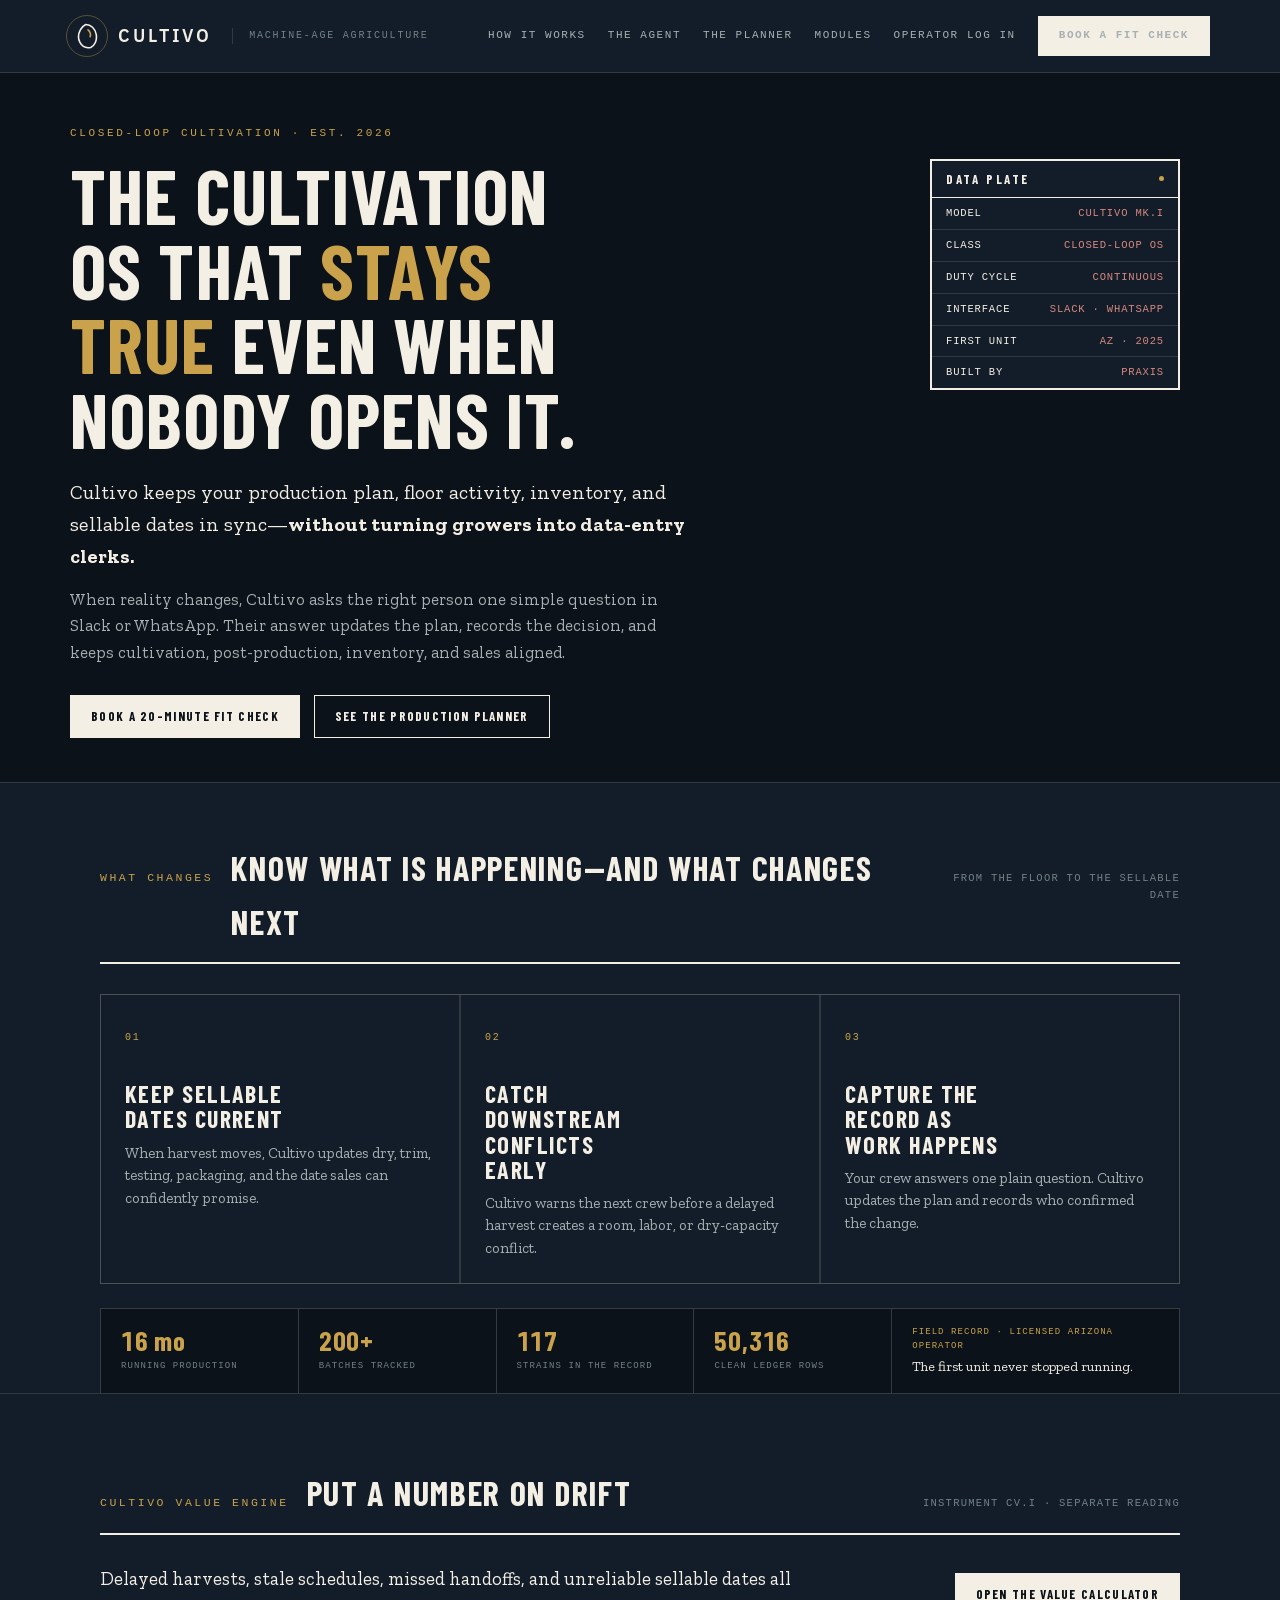
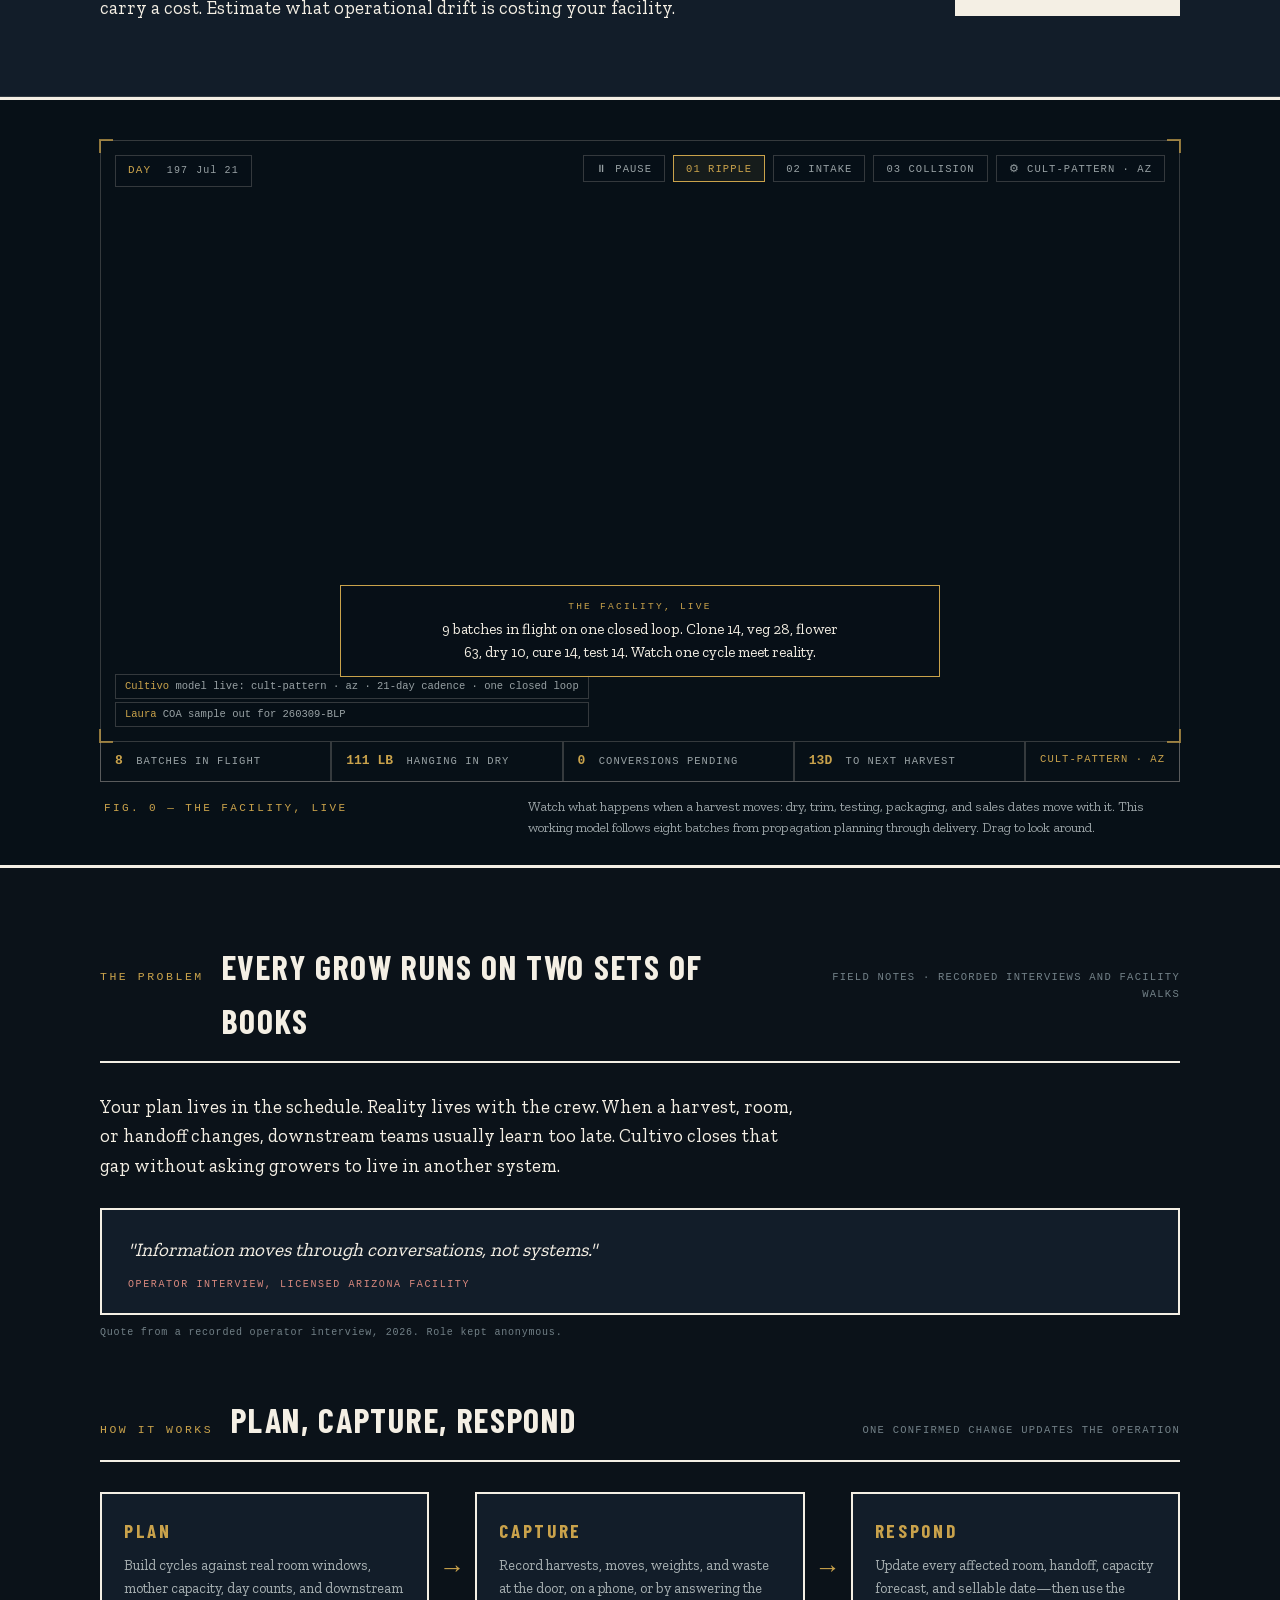
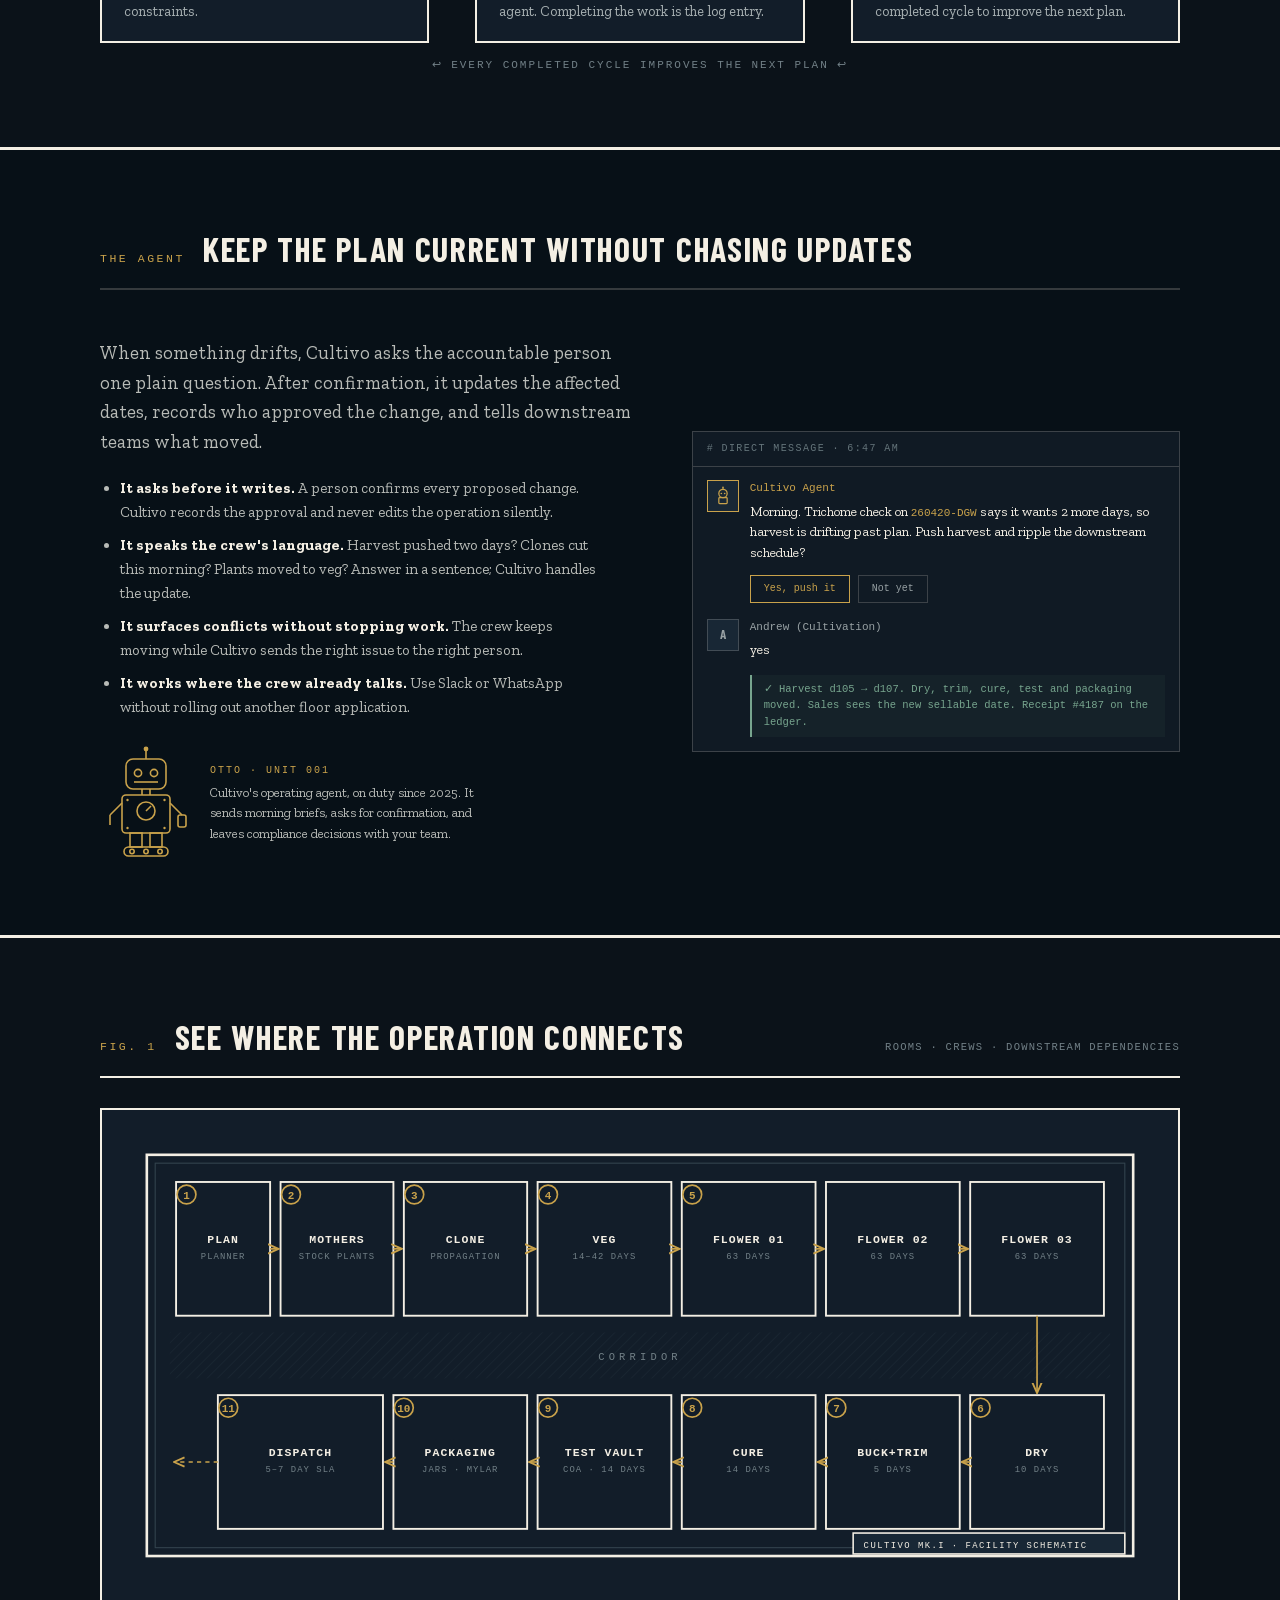
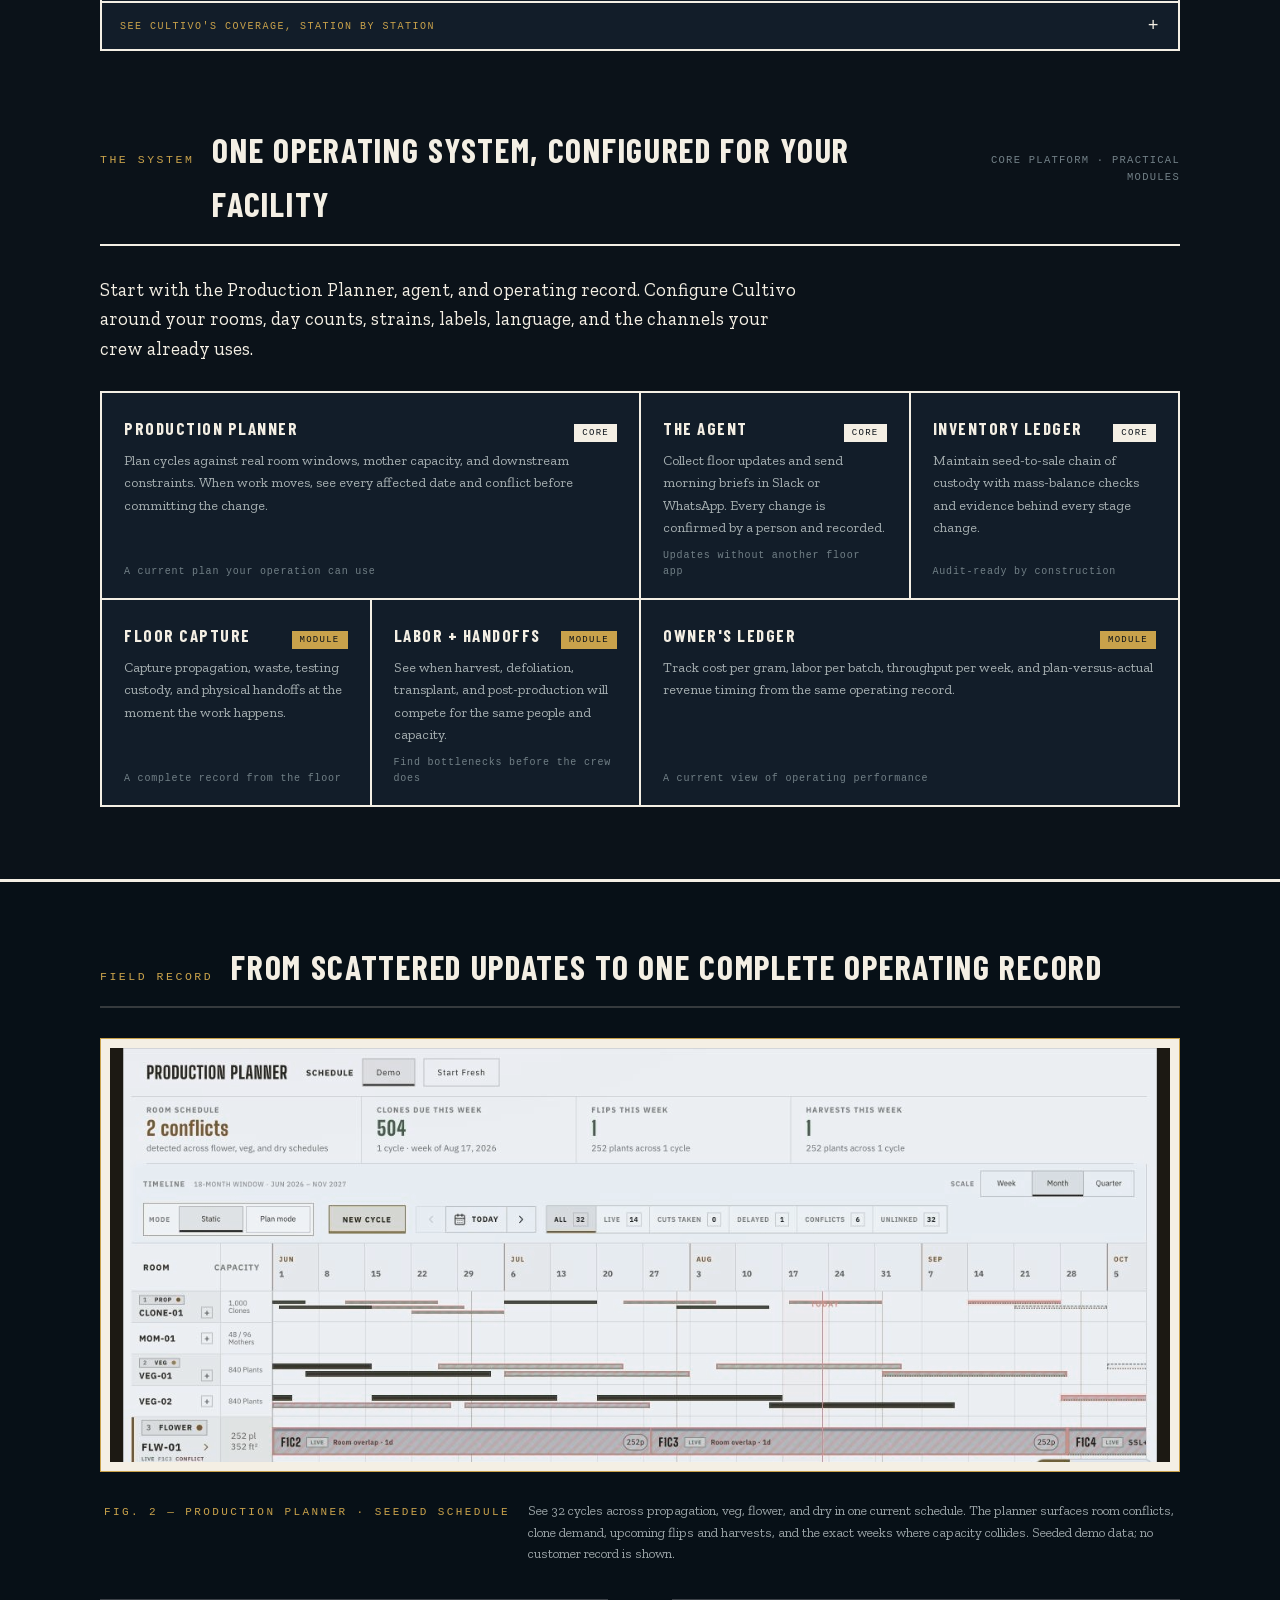
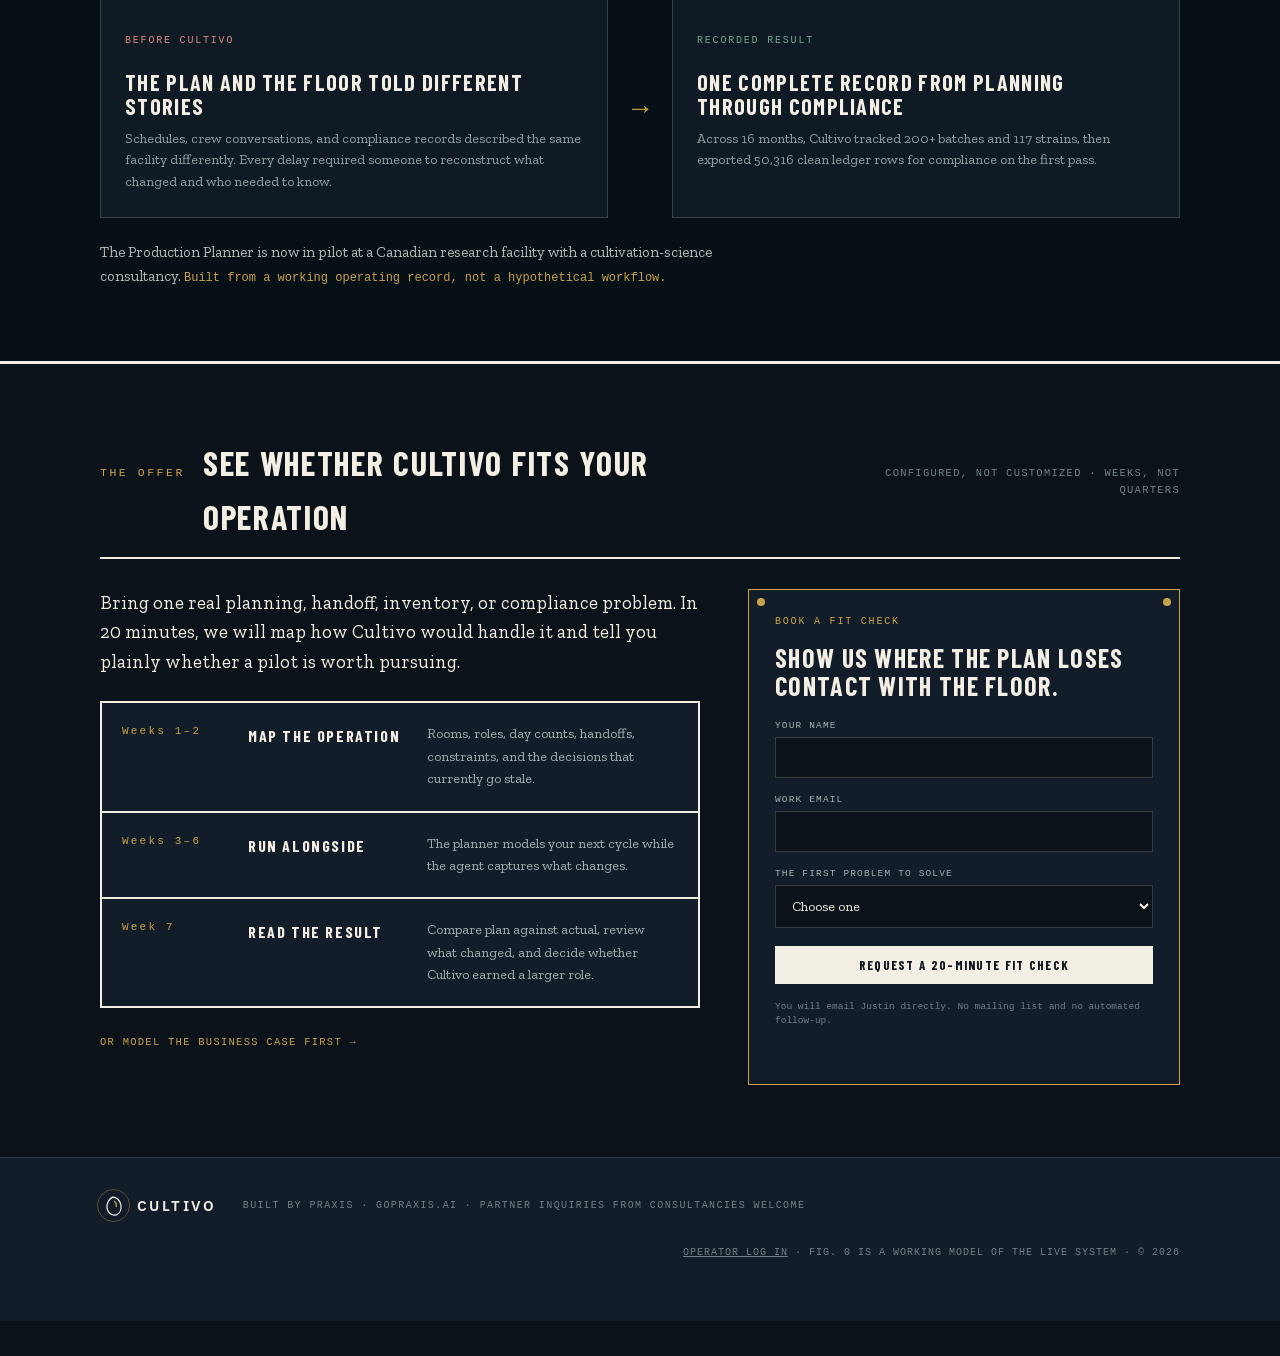
==== commit 3b04eced: "Remove violent founder quotation from marketing page" ====
--- a/index.html
+++ b/index.html
@@ -1,65 +1,414 @@
 <!DOCTYPE html>
 <html lang="en">
 <head>
-<meta charset="UTF-8"><meta name="viewport" content="width=device-width, initial-scale=1">
-<title>Cultivo — Keep your production plan connected to the grow</title>
-<meta name="description" content="Plan cultivation around real rooms, clone demand, and harvest dates. See what changes downstream when the floor moves. Meet Cultivo.">
-<link rel="canonical" href="https://cultivo.ag/">
-<meta property="og:type" content="website"><meta property="og:url" content="https://cultivo.ag/">
-<meta property="og:title" content="Cultivo — Keep your production plan connected to the grow">
-<meta property="og:description" content="Your rooms. Your schedule. One connected operation.">
-<meta property="og:image" content="https://cultivo.ag/assets/cultivo-og.png"><meta name="twitter:card" content="summary_large_image">
-<link rel="icon" href="assets/cultivo-mark.svg"><link rel="stylesheet" href="landing.css">
-<link rel="preload" href="assets/fonts/barlow-condensed-700.woff2" as="font" type="font/woff2" crossorigin>
-<link rel="preload" href="assets/fonts/zilla-slab-400.woff2" as="font" type="font/woff2" crossorigin>
-<script type="module" src="landing.js"></script>
+<meta charset="UTF-8" />
+<meta name="viewport" content="width=device-width, initial-scale=1.0" />
+<title>Cultivo — The cultivation OS that stays true even when nobody opens it</title>
+<meta name="description" content="Cultivo keeps your cultivation plan, floor activity, inventory, and sellable dates in sync—without turning growers into data-entry clerks." />
+<link rel="canonical" href="https://cultivo.ag/" />
+<meta property="og:type" content="website" />
+<meta property="og:url" content="https://cultivo.ag/" />
+<meta property="og:title" content="Cultivo — machine-age agriculture" />
+<meta property="og:description" content="Keep your cultivation plan, floor activity, inventory, and sellable dates in sync—without turning growers into data-entry clerks." />
+<meta property="og:image" content="https://cultivo.ag/assets/cultivo-og.png" />
+<meta name="twitter:card" content="summary_large_image" />
+<meta name="twitter:title" content="Cultivo — machine-age agriculture" />
+<meta name="twitter:description" content="Keep the plan current as the floor changes. Cultivo updates downstream teams and dates from one confirmed answer." />
+<meta name="twitter:image" content="https://cultivo.ag/assets/cultivo-og.png" />
+<link rel="icon" href="assets/cultivo-mark.svg" />
+<link rel="stylesheet" href="styles.css?v=20260824-2">
 </head>
 <body>
-<a class="skip-link" href="#main">Skip to content</a>
-<header class="site-header"><div class="shell header-inner">
-<a class="brand" href="index.html" aria-label="Cultivo home"><span class="seed"><img src="assets/cultivo-mark.svg" alt=""></span><span>CULTIVO</span></a>
-<nav aria-label="Main navigation"><a href="#planner">The planner</a><a href="#agent">How it connects</a><a href="calculator.html">Value calculator</a></nav>
-<div class="header-actions"><a class="login" href="https://app.cultivo.ag">Log in <span aria-hidden="true">↗</span></a><a class="button small" href="#walkthrough">Request a demo <span aria-hidden="true">↗</span></a></div>
+
+<header><div class="shell mast">
+  <a class="brand-lockup" href="index.html" aria-label="Cultivo home">
+    <span class="cultivo-mark-frame" aria-hidden="true"><img src="assets/cultivo-mark.svg" alt=""></span>
+    <span class="cultivo-wordmark">CULTIVO</span>
+  </a>
+  <span class="tag">Machine-age agriculture</span>
+  <nav>
+    <a href="#machine-sec">How it works</a>
+    <a href="#agent">The agent</a>
+    <a href="#planner">The planner</a>
+    <a href="#modules">Modules</a>
+    <a href="https://app.cultivo.ag">Operator log in</a>
+    <a class="cta" href="#walkthrough">Book a fit check</a>
+  </nav>
 </div></header>
-<main id="main">
-<section class="hero shell" aria-labelledby="hero-heading">
-<div class="hero-copy"><p class="eyebrow"><span class="tiny-seed" aria-hidden="true">◒</span> Built for cultivation operations</p>
-<h1 id="hero-heading">KEEP THE PLAN<br> CONNECTED<br> TO <span>THE GROW.</span></h1>
-<p class="hero-lede">Your rooms. Your schedule.<br> One connected operation.</p>
-<p class="hero-detail">Plan around clone demand, room capacity, and harvest dates. When the floor changes, see what needs to change next.</p>
-<div class="hero-actions"><a class="button" href="#walkthrough">See it on your operation <span aria-hidden="true">↗</span></a><a class="text-link" href="#planner">Explore the planner <span aria-hidden="true">↓</span></a></div>
-<p class="hero-note">A 20-minute walkthrough, built around your facility.</p>
+
+<div class="shell hero">
+  <div class="fig">Closed-loop cultivation · est. 2026</div>
+  <h1>The cultivation OS that <em>stays true</em> even when nobody opens it.</h1>
+  <p class="sub">Cultivo keeps your production plan, floor activity, inventory, and sellable dates in sync—<b>without turning growers into data-entry clerks.</b></p>
+  <p class="subsub">When reality changes, Cultivo asks the right person one simple question in Slack or WhatsApp. Their answer updates the plan, records the decision, and keeps cultivation, post-production, inventory, and sales aligned.</p>
+  <div class="ctas">
+    <a class="cta" href="#walkthrough">Book a 20-minute fit check</a>
+    <a class="cta ghost" href="#planner">See the production planner</a>
+  </div>
+  <div class="heroplate">
+    <div class="hp-head">Data plate <i></i></div>
+    <div class="hp-row"><span>Model</span><span>CULTIVO MK.I</span></div>
+    <div class="hp-row"><span>Class</span><span>Closed-loop OS</span></div>
+    <div class="hp-row"><span>Duty cycle</span><span>Continuous</span></div>
+    <div class="hp-row"><span>Interface</span><span>Slack · WhatsApp</span></div>
+    <div class="hp-row"><span>First unit</span><span>AZ · 2025</span></div>
+    <div class="hp-row"><span>Built by</span><span>Praxis</span></div>
+  </div>
 </div>
-<div class="model-wrap" id="machine-sec">
-<div class="model-heading"><span class="eyebrow">Your operation, connected</span><span class="demo-label">Interactive example</span></div>
-<div class="model-stage" id="modelStage">
-<canvas id="facility" aria-label="Interactive cutaway cultivation facility. Select a room using the labeled buttons to inspect it. Drag the model to rotate." role="img"></canvas>
-<div class="room-labels" id="roomLabels"></div>
-<div class="camera-controls" aria-label="Model view"><button id="rotateLeft" aria-label="Rotate facility left">↶</button><button id="rotateRight" aria-label="Rotate facility right">↷</button><button id="resetView">Reset view</button></div>
-<span class="scene-hint">Drag to turn · select a room</span>
-</div>
-<div class="room-inspector" aria-live="polite" aria-atomic="true"><div><span id="roomName">Flower 01</span><span class="room-meta" id="roomMeta">240 plants · harvest Oct 12</span></div><span class="state-tag" id="stateTag">As planned</span></div>
-<p class="schedule-label">Flower 01 · example schedule</p><div class="timeline" aria-label="Flower 01 example batch schedule" id="timeline"></div>
-<div class="scenario-result" id="scenarioResult" aria-live="polite" aria-atomic="true"></div>
-<div class="scenario-bar"><div><span class="eyebrow" id="scenarioKicker">Try a change</span><p id="scenarioText">Harvest needs two more days. What moves?</p></div><button class="button scenario-button" id="scenarioAction">Move harvest +2 days <span aria-hidden="true">→</span></button></div>
-
-<div class="model-foot"><span>Illustrative facility & dates. No live records.</span><button class="text-button" id="resetExample" hidden>Reset example ↺</button></div>
-<noscript><p class="no-script">Enable JavaScript to explore the facility. The example shows a two-day harvest delay affecting drying, packaging, and availability.</p></noscript>
-</div>
-</section>
-<section class="record shell" aria-labelledby="record-title"><div class="record-intro"><p class="eyebrow">From a working Arizona facility</p><h2 id="record-title">Built in the grow.<br> Proven in the record.</h2><p>Operating history reported from the original facility.</p></div><dl class="record-numbers"><div><dt>Batches tracked</dt><dd>200<span>+</span></dd></div><div><dt>Strains recorded</dt><dd>117</dd></div><div><dt>Ledger rows exported</dt><dd>50,316</dd></div></dl></section>
-<section class="section shell" id="planner" aria-labelledby="planner-heading">
-<div class="section-heading"><div><p class="eyebrow">01 / Production planning</p><h2 id="planner-heading">See the next cycle.<br> <span>Before it becomes today's problem.</span></h2></div><p>Room windows, clone demand, flips, and harvests belong in the same conversation. Put them on the same plan.</p></div>
-<div class="planner-frame"><div class="product-bar"><span class="product-brand"><img src="assets/cultivo-mark.svg" alt=""> Production planner</span><span>Actual product · seeded demo data</span><button class="text-button" id="expandPlanner">View full screen ↗</button></div><button class="screenshot-button" id="plannerImageButton" aria-label="Enlarge the production planner screenshot"><img src="assets/planner-schedule-live.jpg" alt="Cultivo production planner showing a seeded schedule across propagation, veg, flower and dry rooms, with capacity and conflict indicators." width="1440" height="810"></button></div>
-<div class="outcomes" id="modules"><article><span class="feature-no">01</span><h3>Fill rooms with a plan.</h3><p>Work backward from flower dates to the clones and mother capacity each cycle needs.</p></article><article><span class="feature-no">02</span><h3>Find the collision early.</h3><p>Review overlapping cycles and room capacity before committing the next move.</p></article><article><span class="feature-no">03</span><h3>Keep the next crew in view.</h3><p>Bring upcoming flips and harvests into the same schedule as propagation and drying.</p></article></div>
-</section>
-<section class="connection-band" id="agent"><div class="shell connection-grid"><div class="connection-copy"><p class="eyebrow">02 / From the floor to the plan</p><h2>ONE CHANGE.<br> THE WHOLE<br> <span>PICTURE.</span></h2><p>A harvest delay is also a drying question, a crew question, and a sales question.</p><p class="muted">Cultivo's approach: capture the change, review its impact, and keep a record of the decision. Your team stays in control.</p><a class="text-link" href="#machine-sec">Try the harvest example ↑</a></div>
-<div class="handoff-card"><div class="handoff-top"><span class="eyebrow">An example handoff</span><span class="demo-label">Illustrative workflow</span></div><div class="handoff-step"><span class="step-dot">1</span><div><span class="mini-label">The floor reports</span><p>“Flower 01 needs two more days.”</p><span class="muted">Head grower · harvest update</span></div></div><div class="handoff-step"><span class="step-dot">2</span><div><span class="mini-label">The impact is visible</span><div class="date-change"><span>Harvest</span><s>Oct 12</s><b>Oct 14</b></div><div class="date-change"><span>Dry room release</span><s>Oct 22</s><b>Oct 24</b></div><div class="inline-warning">Dry room needed Oct 23. Review the overlap.</div></div></div><div class="handoff-step"><span class="step-dot">3</span><div><span class="mini-label">A person makes the call</span><p>Review affected dates. Confirm the change. Keep the decision with the plan.</p></div></div><div class="handoff-bottom"><img src="assets/cultivo-mark.svg" alt=""><span>Connected information. Accountable decisions.</span></div></div>
-</div></section>
-<section class="section shell value-section" id="value"><div><p class="eyebrow">03 / The business case</p><h2>WHAT DOES<br> <span>A STALE PLAN COST?</span></h2><p>Time spent chasing updates. Capacity lost between cycles. Handoffs that need doing twice.</p><p class="muted">Use your own assumptions to separate cash savings, recovered capacity, and potential upside.</p><a class="button" href="calculator.html">Estimate the value for your facility <span aria-hidden="true">↗</span></a></div><div class="value-ledger"><div class="ledger-head"><span>Build your business case</span><span class="eyebrow">Your inputs</span></div><div class="ledger-row"><span>01</span><div><h3>Time back to the team</h3><p>Hours spent on updates and reconciliation</p></div><span aria-hidden="true">↗</span></div><div class="ledger-row"><span>02</span><div><h3>Fewer avoidable costs</h3><p>Documented errors, rework, and delays</p></div><span aria-hidden="true">↗</span></div><div class="ledger-row"><span>03</span><div><h3>Capacity you can use</h3><p>Opportunity measured separately from cash</p></div><span aria-hidden="true">↗</span></div><p class="ledger-note">An estimate to test in a pilot. No assumed savings promise.</p></div></section>
-<section class="pilot-section" id="walkthrough"><div class="shell pilot-grid"><div><p class="eyebrow">Start with one real problem</p><h2>LET'S PUT<br> <span>YOUR GROW</span><br> IN THE PICTURE.</h2><p>Bring your room plan, your next cycle, or the handoff that keeps slipping. We'll walk through where Cultivo fits.</p><div class="pilot-steps"><div><b>01</b><span>Walk through your operation<small>A focused, 20-minute conversation.</small></span></div><div><b>02</b><span>Define a practical pilot<small>Your rooms, roles, and planning constraints.</small></span></div><div><b>03</b><span>Measure it against reality<small>Review the result before expanding.</small></span></div></div></div>
-<form id="demoForm" class="demo-form"><p class="eyebrow">Request a walkthrough</p><h3>Show us where things get stuck.</h3><label for="leadName">Your name</label><input id="leadName" name="name" autocomplete="name" required maxlength="120"><label for="leadEmail">Work email</label><input id="leadEmail" name="email" type="email" autocomplete="email" required maxlength="254"><label for="leadChallenge">What would you like to improve?</label><select id="leadChallenge" name="challenge" required><option value="">Choose a starting point</option><option>Production planning and room capacity</option><option>Mother planning and clone demand</option><option>Floor updates and handoffs</option><option>Inventory and sellable dates</option><option>Help me find the right starting point</option></select><button class="button" type="submit">Prepare my demo request <span aria-hidden="true">↗</span></button><p class="form-note">Opens a draft in your email app. You review and send it to Justin.</p><p id="formStatus" role="status"></p><a class="contact-fallback" href="mailto:justin@gopraxis.ai">Or email justin@gopraxis.ai directly</a></form></div></section>
-</main>
-<footer><div class="shell footer-inner"><a class="brand" href="index.html" aria-label="Cultivo home"><span class="seed"><img src="assets/cultivo-mark.svg" alt=""></span><span>CULTIVO</span></a><span>Machine-age agriculture.</span><div><a href="https://app.cultivo.ag">Operator log in ↗</a><span>Built by Praxis · © 2026</span></div></div></footer>
-<dialog id="plannerDialog" aria-labelledby="dialogTitle"><div class="dialog-bar"><h2 id="dialogTitle">Production planner <span>Seeded demo data</span></h2><button id="closePlanner" class="button small">Close ×</button></div><img src="assets/planner-schedule-live.jpg" alt="Full production planner screenshot with seeded demo cycles."></dialog>
-</body></html>
+
+<!-- ============ CLIENT OUTCOMES + EARLY PROOF ============ -->
+<section class="outcome-band" aria-labelledby="outcomes-title"><div class="shell">
+  <div class="sec-head outcome-head"><span class="figno">What changes</span><h2 id="outcomes-title">Know what is happening—and what changes next</h2><span class="side">from the floor to the sellable date</span></div>
+  <div class="outcome-grid">
+    <article class="outcome-card">
+      <span class="outcome-no">01</span>
+      <h3>Keep sellable dates current</h3>
+      <p>When harvest moves, Cultivo updates dry, trim, testing, packaging, and the date sales can confidently promise.</p>
+    </article>
+    <article class="outcome-card">
+      <span class="outcome-no">02</span>
+      <h3>Catch downstream conflicts early</h3>
+      <p>Cultivo warns the next crew before a delayed harvest creates a room, labor, or dry-capacity conflict.</p>
+    </article>
+    <article class="outcome-card">
+      <span class="outcome-no">03</span>
+      <h3>Capture the record as work happens</h3>
+      <p>Your crew answers one plain question. Cultivo updates the plan and records who confirmed the change.</p>
+    </article>
+  </div>
+  <div class="proof-rail" aria-label="Cultivo operating record">
+    <div><b>16 mo</b><span>running production</span></div>
+    <div><b>200+</b><span>batches tracked</span></div>
+    <div><b>117</b><span>strains in the record</span></div>
+    <div><b>50,316</b><span>clean ledger rows</span></div>
+    <p><span>Field record · licensed Arizona operator</span>The first unit never stopped running.</p>
+  </div>
+</div></section>
+
+<!-- ============ VALUE CALCULATOR ============ -->
+<section class="paper value-teaser" id="value"><div class="shell">
+  <div class="sec-head"><span class="figno">Cultivo value engine</span><h2>Put a number on drift</h2><span class="side">instrument CV.I · separate reading</span></div>
+  <div class="value-teaser-grid">
+    <p class="lede">Delayed harvests, stale schedules, missed handoffs, and unreliable sellable dates all carry a cost. Estimate what operational drift is costing your facility.</p>
+    <a class="cta" href="calculator.html">Open the value calculator</a>
+  </div>
+</div></section>
+
+<!-- ============ THE MACHINE ============ -->
+<div class="machine-band" id="machine-sec"><div class="shell">
+  <div class="machine-frame">
+    <span class="m-corner tl"></span><span class="m-corner tr"></span><span class="m-corner bl"></span><span class="m-corner br"></span>
+    <div class="m-clock">DAY <span id="mday">0</span><span id="mdate"></span></div>
+    <div class="m-controls">
+      <button class="m-btn" id="mplay">⏸ pause</button>
+      <button class="m-btn chbtn" data-ch="ripple">01 ripple</button>
+      <button class="m-btn chbtn" data-ch="intake">02 intake</button>
+      <button class="m-btn chbtn" data-ch="collision">03 collision</button>
+      <button class="m-btn" id="mfac"></button>
+    </div>
+    <canvas id="machine"></canvas>
+    <div id="mcap"><div class="ce" id="mcapE"></div><div class="ct" id="mcapT"></div></div>
+    <div id="mdm"><div class="dm-card">
+      <div class="dm-head">
+        <svg width="18" height="18" viewBox="0 0 24 24" fill="none" stroke="#C9A24B" stroke-width="1.5">
+          <circle cx="12" cy="9" r="5"/><line x1="12" y1="1.5" x2="12" y2="4"/><circle cx="12" cy="1.5" r="1" fill="#C9A24B" stroke="none"/>
+          <rect x="7" y="14" width="10" height="7" rx="1"/><circle cx="10" cy="9" r="1" fill="#C9A24B" stroke="none"/><circle cx="14" cy="9" r="1" fill="#C9A24B" stroke="none"/>
+        </svg>
+        <span class="dm-who" id="mdmWho"></span><span class="dm-chan">slack · dm</span>
+      </div>
+      <div class="dm-body" id="mdmBody"></div>
+      <div class="dm-actions" id="mdmActions"><button class="dm-btn yes" id="mdmYes">Yes</button><button class="dm-btn" id="mdmNo">Not yet</button></div>
+      <div class="dm-done" id="mdmDone"></div>
+    </div></div>
+    <div id="mfeed"></div>
+  </div>
+  <div id="mkpi"></div>
+  <div class="m-caption-plate">
+    <span class="figno">Fig. 0 — The facility, live</span>
+    <span class="figtext">Watch what happens when a harvest moves: dry, trim, testing, packaging, and sales dates move with it. This working model follows eight batches from propagation planning through delivery. Drag to look around.</span>
+  </div>
+</div></div>
+
+<!-- ============ PROBLEM + LOOP ============ -->
+<section class="paper problem-loop"><div class="shell">
+  <div class="sec-head"><span class="figno">The problem</span><h2>Every grow runs on two sets of books</h2><span class="side">field notes · recorded interviews and facility walks</span></div>
+  <p class="lede">Your plan lives in the schedule. Reality lives with the crew. When a harvest, room, or handoff changes, downstream teams usually learn too late. Cultivo closes that gap without asking growers to live in another system.</p>
+  <div class="quotes" style="margin-top:26px;">
+    <div class="q"><div class="qt">"Information moves through conversations, not systems."</div><div class="qa">Operator interview, licensed Arizona facility</div></div>
+  </div>
+  <p class="micro" style="font-family:var(--mono);font-size:10px;color:var(--faint);letter-spacing:.08em;margin-top:10px;">Quote from a recorded operator interview, 2026. Role kept anonymous.</p>
+  <div class="sec-head loop-head"><span class="figno">How it works</span><h2>Plan, capture, respond</h2><span class="side">one confirmed change updates the operation</span></div>
+  <div class="loop">
+    <div class="lp"><h3>Plan</h3><p>Build cycles against real room windows, mother capacity, day counts, and downstream constraints.</p></div>
+    <div class="arrow">→</div>
+    <div class="lp"><h3>Capture</h3><p>Record harvests, moves, weights, and waste at the door, on a phone, or by answering the agent. Completing the work is the log entry.</p></div>
+    <div class="arrow">→</div>
+    <div class="lp"><h3>Respond</h3><p>Update every affected room, handoff, capacity forecast, and sellable date—then use the completed cycle to improve the next plan.</p></div>
+  </div>
+  <div class="loop-return">↩ every completed cycle improves the next plan ↩</div>
+</div></section>
+
+<!-- ============ THE AGENT ============ -->
+<div class="agent-band" id="agent"><div class="shell">
+  <div class="sec-head"><span class="figno" style="color:var(--brass-lum)">The agent</span><h2>Keep the plan current without chasing updates</h2></div>
+  <div class="agent-grid">
+    <div>
+      <p class="lede">When something drifts, Cultivo asks the accountable person one plain question. After confirmation, it updates the affected dates, records who approved the change, and tells downstream teams what moved.</p>
+      <ul>
+        <li><b>It asks before it writes.</b> A person confirms every proposed change. Cultivo records the approval and never edits the operation silently.</li>
+        <li><b>It speaks the crew's language.</b> Harvest pushed two days? Clones cut this morning? Plants moved to veg? Answer in a sentence; Cultivo handles the update.</li>
+        <li><b>It surfaces conflicts without stopping work.</b> The crew keeps moving while Cultivo sends the right issue to the right person.</li>
+        <li><b>It works where the crew already talks.</b> Use Slack or WhatsApp without rolling out another floor application.</li>
+      </ul>
+      <div style="display:flex;align-items:center;gap:18px;margin-top:26px;">
+        <svg width="92" height="118" viewBox="0 0 92 118" fill="none" stroke="#C9A24B" stroke-width="1.6" aria-label="Otto, the Cultivo agent, drawn as a machine-age robot">
+          <line x1="46" y1="4" x2="46" y2="14"/><circle cx="46" cy="4" r="2.4" fill="#C9A24B" stroke="none"/>
+          <rect x="26" y="14" width="40" height="30" rx="7"/>
+          <circle cx="38" cy="28" r="3.6"/><circle cx="54" cy="28" r="3.6"/>
+          <line x1="34" y1="37" x2="58" y2="37"/>
+          <line x1="42" y1="44" x2="42" y2="50"/><line x1="50" y1="44" x2="50" y2="50"/>
+          <rect x="22" y="50" width="48" height="38" rx="4"/>
+          <circle cx="46" cy="66" r="9"/><line x1="46" y1="66" x2="51" y2="61"/>
+          <circle cx="27.5" cy="55" r="1.2" fill="#C9A24B" stroke="none"/><circle cx="64.5" cy="55" r="1.2" fill="#C9A24B" stroke="none"/>
+          <circle cx="27.5" cy="83" r="1.2" fill="#C9A24B" stroke="none"/><circle cx="64.5" cy="83" r="1.2" fill="#C9A24B" stroke="none"/>
+          <line x1="22" y1="58" x2="10" y2="70"/><line x1="10" y1="70" x2="10" y2="80"/>
+          <line x1="70" y1="58" x2="82" y2="70"/><rect x="78" y="70" width="8" height="12" rx="2"/>
+          <rect x="30" y="88" width="12" height="14"/><rect x="50" y="88" width="12" height="14"/>
+          <rect x="24" y="102" width="44" height="9" rx="4.5"/>
+          <circle cx="32" cy="106.5" r="2.2"/><circle cx="46" cy="106.5" r="2.2"/><circle cx="60" cy="106.5" r="2.2"/>
+        </svg>
+        <div>
+          <div style="font-family:var(--mono);font-size:10px;letter-spacing:.2em;color:var(--brass-lum);text-transform:uppercase;">Otto · unit 001</div>
+          <div style="font-size:13px;color:#B8BBB7;max-width:34ch;margin-top:4px;">Cultivo's operating agent, on duty since 2025. It sends morning briefs, asks for confirmation, and leaves compliance decisions with your team.</div>
+        </div>
+      </div>
+    </div>
+    <div class="slackmock">
+      <div class="sm-head"># direct message · 6:47 AM</div>
+      <div class="sm-msg">
+        <span class="ava"><svg width="20" height="20" viewBox="0 0 24 24" fill="none" stroke="#C9A24B" stroke-width="1.5"><circle cx="12" cy="9" r="5"/><line x1="12" y1="1.5" x2="12" y2="4"/><circle cx="12" cy="1.5" r="1" fill="#C9A24B" stroke="none"/><rect x="7" y="14" width="10" height="7" rx="1"/><circle cx="10" cy="9" r="1" fill="#C9A24B" stroke="none"/><circle cx="14" cy="9" r="1" fill="#C9A24B" stroke="none"/></svg></span>
+        <div class="bd"><div class="nm">Cultivo Agent</div>
+        <div class="tx">Morning. Trichome check on <span class="mono">260420-DGW</span> says it wants 2 more days, so harvest is drifting past plan. Push harvest and ripple the downstream schedule?</div></div>
+      </div>
+      <div class="sm-actions"><span class="sm-chip on">Yes, push it</span><span class="sm-chip">Not yet</span></div>
+      <div class="sm-msg">
+        <span class="ava human">A</span>
+        <div class="bd"><div class="nm human">Andrew (Cultivation)</div><div class="tx">yes</div></div>
+      </div>
+      <div class="sm-receipt">✓ Harvest d105 → d107. Dry, trim, cure, test and packaging moved. Sales sees the new sellable date. Receipt #4187 on the ledger.</div>
+    </div>
+  </div>
+</div></div>
+
+<!-- ============ FIG 1 SCHEMATIC ============ -->
+<section class="paper" id="fig1"><div class="shell">
+  <div class="sec-head"><span class="figno">Fig. 1</span><h2>See where the operation connects</h2><span class="side">rooms · crews · downstream dependencies</span></div>
+  <div class="schewrap">
+    <svg viewBox="0 0 980 420" xmlns="http://www.w3.org/2000/svg" font-family="ui-monospace,Menlo,monospace">
+      <defs>
+        <pattern id="hatch" width="7" height="7" patternTransform="rotate(45)" patternUnits="userSpaceOnUse">
+          <line x1="0" y1="0" x2="0" y2="7" stroke="#33444F" stroke-width="1"/>
+        </pattern>
+        <marker id="arr" viewBox="0 0 10 10" refX="9" refY="5" markerWidth="7" markerHeight="7" orient="auto-start-reverse">
+          <path d="M 0 1 L 9 5 L 0 9" fill="none" stroke="#C9A24B" stroke-width="1.6"/>
+        </marker>
+      </defs>
+      <!-- outer wall -->
+      <rect x="18" y="18" width="944" height="384" fill="none" stroke="#F4EFE4" stroke-width="2.5"/>
+      <rect x="26" y="26" width="928" height="368" fill="none" stroke="#33444F" stroke-width="1"/>
+      <!-- corridor -->
+      <rect x="40" y="188" width="900" height="44" fill="url(#hatch)" opacity=".35"/>
+      <text x="490" y="214" text-anchor="middle" font-size="10" letter-spacing="4" fill="#728087">CORRIDOR</text>
+      <!-- top row rooms -->
+      <g stroke="#F4EFE4" stroke-width="1.8" fill="#121D29">
+        <rect x="46"  y="44" width="90"  height="128"/>
+        <rect x="146" y="44" width="108" height="128"/>
+        <rect x="264" y="44" width="118" height="128"/>
+        <rect x="392" y="44" width="128" height="128"/>
+        <rect x="530" y="44" width="128" height="128"/>
+        <rect x="668" y="44" width="128" height="128"/>
+        <rect x="806" y="44" width="128" height="128"/>
+      </g>
+      <!-- bottom row rooms -->
+      <g stroke="#F4EFE4" stroke-width="1.8" fill="#121D29">
+        <rect x="806" y="248" width="128" height="128"/>
+        <rect x="668" y="248" width="128" height="128"/>
+        <rect x="530" y="248" width="128" height="128"/>
+        <rect x="392" y="248" width="128" height="128"/>
+        <rect x="254" y="248" width="128" height="128"/>
+        <rect x="86"  y="248" width="158" height="128"/>
+      </g>
+      <!-- room labels -->
+      <g font-size="11" fill="#F4EFE4" text-anchor="middle" font-weight="bold" letter-spacing="1">
+        <text x="91"  y="102">PLAN</text>
+        <text x="200" y="102">MOTHERS</text>
+        <text x="323" y="102">CLONE</text>
+        <text x="456" y="102">VEG</text>
+        <text x="594" y="102">FLOWER 01</text>
+        <text x="732" y="102">FLOWER 02</text>
+        <text x="870" y="102">FLOWER 03</text>
+        <text x="870" y="306">DRY</text>
+        <text x="732" y="306">BUCK+TRIM</text>
+        <text x="594" y="306">CURE</text>
+        <text x="456" y="306">TEST VAULT</text>
+        <text x="318" y="306">PACKAGING</text>
+        <text x="165" y="306">DISPATCH</text>
+      </g>
+      <!-- sub labels -->
+      <g font-size="8.5" fill="#728087" text-anchor="middle" letter-spacing="1">
+        <text x="91"  y="118">PLANNER</text>
+        <text x="200" y="118">STOCK PLANTS</text>
+        <text x="323" y="118">PROPAGATION</text>
+        <text x="456" y="118">14–42 DAYS</text>
+        <text x="594" y="118">63 DAYS</text>
+        <text x="732" y="118">63 DAYS</text>
+        <text x="870" y="118">63 DAYS</text>
+        <text x="870" y="322">10 DAYS</text>
+        <text x="732" y="322">5 DAYS</text>
+        <text x="594" y="322">14 DAYS</text>
+        <text x="456" y="322">COA · 14 DAYS</text>
+        <text x="318" y="322">JARS · MYLAR</text>
+        <text x="165" y="322">5–7 DAY SLA</text>
+      </g>
+      <!-- flow arrows top -->
+      <g stroke="#C9A24B" stroke-width="1.6" fill="none">
+        <line x1="136" y1="108" x2="144" y2="108" marker-end="url(#arr)"/>
+        <line x1="254" y1="108" x2="262" y2="108" marker-end="url(#arr)"/>
+        <line x1="382" y1="108" x2="390" y2="108" marker-end="url(#arr)"/>
+        <line x1="520" y1="108" x2="528" y2="108" marker-end="url(#arr)"/>
+        <line x1="658" y1="108" x2="666" y2="108" marker-end="url(#arr)"/>
+        <line x1="796" y1="108" x2="804" y2="108" marker-end="url(#arr)"/>
+        <!-- down to dry -->
+        <path d="M 870 172 L 870 246" marker-end="url(#arr)"/>
+        <!-- bottom row right-to-left -->
+        <line x1="806" y1="312" x2="798" y2="312" marker-end="url(#arr)"/>
+        <line x1="668" y1="312" x2="660" y2="312" marker-end="url(#arr)"/>
+        <line x1="530" y1="312" x2="522" y2="312" marker-end="url(#arr)"/>
+        <line x1="392" y1="312" x2="384" y2="312" marker-end="url(#arr)"/>
+        <line x1="254" y1="312" x2="246" y2="312" marker-end="url(#arr)"/>
+        <!-- out the door -->
+        <path d="M 86 312 L 44 312" marker-end="url(#arr)" stroke-dasharray="4 4"/>
+      </g>
+      <!-- numbered callouts -->
+      <g font-size="10.5" font-weight="bold">
+        <g fill="#121D29" stroke="#C9A24B" stroke-width="1.6">
+          <circle cx="56" cy="56" r="9"/><circle cx="156" cy="56" r="9"/><circle cx="274" cy="56" r="9"/><circle cx="402" cy="56" r="9"/>
+          <circle cx="540" cy="56" r="9"/><circle cx="816" cy="260" r="9"/><circle cx="678" cy="260" r="9"/>
+          <circle cx="540" cy="260" r="9"/><circle cx="402" cy="260" r="9"/><circle cx="264" cy="260" r="9"/><circle cx="96" cy="260" r="9"/>
+        </g>
+        <g fill="#C9A24B" text-anchor="middle">
+          <text x="56" y="60">1</text><text x="156" y="60">2</text><text x="274" y="60">3</text><text x="402" y="60">4</text>
+          <text x="540" y="60">5</text><text x="816" y="264">6</text><text x="678" y="264">7</text>
+          <text x="540" y="264">8</text><text x="402" y="264">9</text><text x="264" y="264">10</text><text x="96" y="264">11</text>
+        </g>
+      </g>
+      <!-- title block -->
+      <g>
+        <rect x="694" y="380" width="260" height="20" fill="#182735" stroke="#F4EFE4" stroke-width="1.5"/>
+        <text x="704" y="394" font-size="8.5" letter-spacing="1.4" fill="#F4EFE4">CULTIVO MK.I · FACILITY SCHEMATIC</text>
+      </g>
+    </svg>
+  </div>
+  <details class="facility-detail">
+    <summary>See Cultivo's coverage, station by station</summary>
+  <table class="legend">
+    <tr><th style="width:36px">№</th><th>Station</th><th>Crew</th><th>What the agent watches</th><th style="width:110px">Service status</th></tr>
+    <tr><td class="no">1</td><td><b>Production Planner</b></td><td class="crew">Cultivation Mgr · Owner</td><td>Demand vs room windows, mother allocation, every delay's ripple through the schedule</td><td><span class="wbadge w-live">in service</span></td></tr>
+    <tr><td class="no">2</td><td><b>Mother room</b></td><td class="crew">Cultivation Mgr</td><td>Mother health and true cut capacity; audits availability 5 days before every required cut</td><td><span class="wbadge w-live">in service</span></td></tr>
+    <tr><td class="no">3</td><td><b>Clone / propagation</b></td><td class="crew">Cult Tech</td><td>Guided intake by chat: every cut becomes a permanent record the moment it happens</td><td><span class="wbadge w-build">on the bench</span></td></tr>
+    <tr><td class="no">4</td><td><b>Veg</b></td><td class="crew">Cult Tech</td><td>Transplants and culls captured by conversation; no more mystery plants</td><td><span class="wbadge w-soon">tooling up</span></td></tr>
+    <tr><td class="no">5</td><td><b>Flower 01–03</b></td><td class="crew">Cult Tech · Cult Mgr</td><td>Stale stages, overdue rooms, feed and IPM rhythm, labor collisions on the calendar</td><td><span class="wbadge w-live">in service</span></td></tr>
+    <tr><td class="no">6</td><td><b>Dry</b></td><td class="crew">Post-Production Mgr</td><td>The cultivation-to-post-production handoff; dry-line conflicts before they happen</td><td><span class="wbadge w-live">in service</span></td></tr>
+    <tr><td class="no">7</td><td><b>Buck + trim</b></td><td class="crew">Prod Techs · PP Mgr</td><td>Reserve, work, weigh, finalize; conversion by strain by operator feeds the outcome ledger</td><td><span class="wbadge w-live">in service</span></td></tr>
+    <tr><td class="no">8</td><td><b>Cure</b></td><td class="crew">Post-Production Mgr</td><td>Cure timing and conditions against spec</td><td><span class="wbadge w-soon">tooling up</span></td></tr>
+    <tr><td class="no">9</td><td><b>Test vault</b></td><td class="crew">Post-Production Mgr</td><td>Sample custody, COA status, potency answers in plain language</td><td><span class="wbadge w-live">in service</span></td></tr>
+    <tr><td class="no">10</td><td><b>Packaging</b></td><td class="crew">Prod Techs</td><td>Formats, labels at completion, jurisdiction label rules, misclick-proof submits</td><td><span class="wbadge w-live">in service</span></td></tr>
+    <tr><td class="no">11</td><td><b>Dispatch</b></td><td class="crew">PP Mgr · Sales</td><td>Order pipeline risk, the 5-to-7-day promise, manifests, invoices, COAs out the door</td><td><span class="wbadge w-live">in service</span></td></tr>
+  </table>
+  </details>
+</div></section>
+
+<!-- ============ MODULES ============ -->
+<section class="paper" id="modules" style="padding-top:0;"><div class="shell">
+  <div class="sec-head"><span class="figno">The system</span><h2>One operating system, configured for your facility</h2><span class="side">core platform · practical modules</span></div>
+  <p class="lede">Start with the Production Planner, agent, and operating record. Configure Cultivo around your rooms, day counts, strains, labels, language, and the channels your crew already uses.</p>
+  <div class="bento" style="margin-top:26px;">
+    <div class="mod wide"><div class="mh"><h3>Production Planner</h3><span class="mtag core">Core</span></div><p>Plan cycles against real room windows, mother capacity, and downstream constraints. When work moves, see every affected date and conflict before committing the change.</p><div class="mfoot">A current plan your operation can use</div></div>
+    <div class="mod"><div class="mh"><h3>The Agent</h3><span class="mtag core">Core</span></div><p>Collect floor updates and send morning briefs in Slack or WhatsApp. Every change is confirmed by a person and recorded.</p><div class="mfoot">Updates without another floor app</div></div>
+    <div class="mod"><div class="mh"><h3>Inventory Ledger</h3><span class="mtag core">Core</span></div><p>Maintain seed-to-sale chain of custody with mass-balance checks and evidence behind every stage change.</p><div class="mfoot">Audit-ready by construction</div></div>
+    <div class="mod"><div class="mh"><h3>Floor Capture</h3><span class="mtag">Module</span></div><p>Capture propagation, waste, testing custody, and physical handoffs at the moment the work happens.</p><div class="mfoot">A complete record from the floor</div></div>
+    <div class="mod"><div class="mh"><h3>Labor + Handoffs</h3><span class="mtag">Module</span></div><p>See when harvest, defoliation, transplant, and post-production will compete for the same people and capacity.</p><div class="mfoot">Find bottlenecks before the crew does</div></div>
+    <div class="mod wide"><div class="mh"><h3>Owner's Ledger</h3><span class="mtag">Module</span></div><p>Track cost per gram, labor per batch, throughput per week, and plan-versus-actual revenue timing from the same operating record.</p><div class="mfoot">A current view of operating performance</div></div>
+  </div>
+</div></section>
+
+<!-- ============ PROOF ============ -->
+<div class="proof-band" id="planner"><div class="shell">
+  <div class="sec-head" style="border-color:var(--wire);"><span class="figno" style="color:var(--brass-lum)">Field record</span><h2 style="color:var(--lum)">From scattered updates to one complete operating record</h2></div>
+  <div class="planner-proof-frame">
+    <span class="m-corner tl"></span><span class="m-corner tr"></span><span class="m-corner bl"></span><span class="m-corner br"></span>
+    <img class="planner-shot planner-shot--light" src="assets/planner-schedule-live.jpg" alt="The current Cultivo Production Planner schedule showing 32 seeded cycles across propagation, veg, flower, and dry rooms, with live capacity and conflict indicators">
+  </div>
+  <div class="m-caption-plate" style="margin-bottom:34px;">
+    <span class="figno">Fig. 2 — Production Planner · seeded schedule</span>
+    <span class="figtext">See 32 cycles across propagation, veg, flower, and dry in one current schedule. The planner surfaces room conflicts, clone demand, upcoming flips and harvests, and the exact weeks where capacity collides. Seeded demo data; no customer record is shown.</span>
+  </div>
+  <div class="case-shift">
+    <article><span>Before Cultivo</span><h3>The plan and the floor told different stories</h3><p>Schedules, crew conversations, and compliance records described the same facility differently. Every delay required someone to reconstruct what changed and who needed to know.</p></article>
+    <div class="case-arrow" aria-hidden="true">→</div>
+    <article class="case-after"><span>Recorded result</span><h3>One complete record from planning through compliance</h3><p>Across 16 months, Cultivo tracked 200+ batches and 117 strains, then exported 50,316 clean ledger rows for compliance on the first pass.</p></article>
+  </div>
+  <p class="proof-line">The Production Planner is now in pilot at a Canadian research facility with a cultivation-science consultancy. <span class="mono">Built from a working operating record, not a hypothetical workflow.</span></p>
+</div></div>
+
+<!-- ============ PILOT ============ -->
+<section class="paper pilot" id="walkthrough"><div class="shell">
+  <div class="sec-head"><span class="figno">The offer</span><h2>See whether Cultivo fits your operation</h2><span class="side">configured, not customized · weeks, not quarters</span></div>
+  <div class="walkthrough-grid">
+    <div>
+      <p class="lede">Bring one real planning, handoff, inventory, or compliance problem. In 20 minutes, we will map how Cultivo would handle it and tell you plainly whether a pilot is worth pursuing.</p>
+      <div class="steps">
+        <div class="st"><span class="sn">Weeks 1–2</span><h3>Map the operation</h3><p>Rooms, roles, day counts, handoffs, constraints, and the decisions that currently go stale.</p></div>
+        <div class="st"><span class="sn">Weeks 3–6</span><h3>Run alongside</h3><p>The planner models your next cycle while the agent captures what changes.</p></div>
+        <div class="st"><span class="sn">Week 7</span><h3>Read the result</h3><p>Compare plan against actual, review what changed, and decide whether Cultivo earned a larger role.</p></div>
+      </div>
+      <a class="text-link" href="calculator.html">Or model the business case first →</a>
+    </div>
+    <form class="walkthrough-form" id="walkthroughForm">
+      <span class="form-kicker">Book a fit check</span>
+      <h3>Show us where the plan loses contact with the floor.</h3>
+      <label>Your name<input id="leadName" name="name" autocomplete="name" required></label>
+      <label>Work email<input id="leadEmail" name="email" type="email" autocomplete="email" required></label>
+      <label>The first problem to solve
+        <select id="leadChallenge" name="challenge" required>
+          <option value="">Choose one</option>
+          <option>Planning drift and room capacity</option>
+          <option>Inventory and sellable dates</option>
+          <option>Labor and production handoffs</option>
+          <option>Compliance and record integrity</option>
+          <option>I need help finding the gap</option>
+        </select>
+      </label>
+      <button class="cta" type="submit">Request a 20-minute fit check</button>
+      <p class="form-note">You will email Justin directly. No mailing list and no automated follow-up.</p>
+      <p class="form-status" id="walkthroughStatus" aria-live="polite"></p>
+    </form>
+  </div>
+</div></section>
+
+<footer><div class="shell foot">
+  <a class="brand-lockup brand-lockup--compact" href="index.html" aria-label="Cultivo home">
+    <span class="cultivo-mark-frame" aria-hidden="true"><img src="assets/cultivo-mark.svg" alt=""></span>
+    <span class="cultivo-wordmark">CULTIVO</span>
+  </a>
+  <span class="fnote">Built by Praxis · gopraxis.ai · partner inquiries from consultancies welcome</span>
+  <span class="right"><a href="https://app.cultivo.ag" style="color:inherit;">Operator log in</a> · Fig. 0 is a working model of the live system · © 2026</span>
+</div></footer>
+
+<script src="app.js"></script>
+
+
+
+
+</body>
+</html>
--- a/styles.css
+++ b/styles.css
@@ -0,0 +1,484 @@
+  @import url('https://fonts.googleapis.com/css2?family=IBM+Plex+Sans:wght@600&display=swap');
+  @font-face{font-family:'Barlow Condensed';font-style:normal;font-weight:700;font-display:swap;
+    src:url(assets/fonts/barlow-condensed-700.woff2) format('woff2');}
+  @font-face{font-family:'Zilla Slab';font-style:normal;font-weight:400;font-display:swap;
+    src:url(assets/fonts/zilla-slab-400.woff2) format('woff2');}
+  @font-face{font-family:'Zilla Slab';font-style:normal;font-weight:700;font-display:swap;
+    src:url(assets/fonts/zilla-slab-700.woff2) format('woff2');}
+  :root{
+    --paper:#0B1219; --paper2:#121D29; --paper3:#182735; --ink:#F4EFE4; --ink-soft:#A7B0B2; --faint:#728087;
+    --brass:#C9A24B; --brass-lum:#C9A24B; --copper:#D7887E; --obsidian:#071017; --ob2:#101A24;
+    --lum:#F4EFE4; --lum-soft:#98A1A4; --line:rgba(232,226,212,.14); --wire:rgba(232,226,212,.2); --stamp:#D7887E;
+    --mother:#C9A24B; --veg:#77A58E; --flower:#D7887E; --ship:#7DA6B7;
+    --disp:'Barlow Condensed','Avenir Next Condensed','Arial Narrow','Helvetica Neue',sans-serif;
+    --serif:'Zilla Slab','Rockwell','Rockwell Nova',Georgia,serif;
+    --mono:ui-monospace,'SF Mono',Menlo,Consolas,monospace;
+  }
+  *{box-sizing:border-box}
+  html{scroll-behavior:smooth}
+  body{margin:0;background:var(--paper);color:var(--ink);font-family:var(--serif);font-size:16.5px;line-height:1.6;}
+  .shell{max-width:1140px;margin:0 auto;padding:0 30px;}
+  .dispcaps{font-family:var(--disp);font-weight:600;text-transform:uppercase;}
+  .monolabel{font-family:var(--mono);font-size:11px;letter-spacing:.2em;text-transform:uppercase;}
+
+  /* data plate device */
+  .plate{position:relative;border:1.5px solid var(--ink);background:var(--paper2);padding:7px 16px;display:inline-block;}
+  .plate.rivets::before,.plate.rivets::after{content:'';position:absolute;width:4px;height:4px;border-radius:50%;background:var(--brass);top:calc(50% - 2px);}
+  .plate.rivets::before{left:5px}.plate.rivets::after{right:5px}
+
+  /* ============ masthead ============ */
+  header{border-bottom:1px solid var(--line);background:var(--paper2);}
+  .mast{display:flex;align-items:center;gap:20px;padding:16px 0;}
+  .brand-lockup{display:inline-flex;align-items:center;gap:14px;color:var(--ink);text-decoration:none;flex:none;}
+  .cultivo-mark-frame{position:relative;width:34px;height:34px;display:inline-flex;align-items:center;justify-content:center;flex:none;}
+  .cultivo-mark-frame::before{content:'';position:absolute;inset:-4px;border:1px solid rgba(201,162,75,.38);border-radius:999px;}
+  .cultivo-mark-frame img{display:block;width:23px;height:27px;object-fit:contain;}
+  .cultivo-wordmark{font-family:'IBM Plex Sans',-apple-system,system-ui,sans-serif;font-size:18px;font-weight:600;letter-spacing:.16em;line-height:1;color:var(--ink);}
+  .brand-lockup:hover .cultivo-mark-frame::before{border-color:rgba(201,162,75,.72);}
+  .brand-lockup--compact{gap:10px;}
+  .brand-lockup--compact .cultivo-mark-frame{width:27px;height:27px;}
+  .brand-lockup--compact .cultivo-mark-frame::before{inset:-3px;}
+  .brand-lockup--compact .cultivo-mark-frame img{width:18px;height:21px;}
+  .brand-lockup--compact .cultivo-wordmark{font-size:15px;}
+  .wordmark{font-family:var(--disp);font-weight:700;font-size:26px;letter-spacing:.34em;text-transform:uppercase;color:var(--ink);display:inline-flex;align-items:center;gap:12px;}
+  .wordmark::after{content:'';width:6px;height:6px;border-radius:50%;background:var(--brass);flex:none;}
+  .wordmark span{color:inherit;}
+  .mast .tag{font-family:var(--mono);font-size:10px;letter-spacing:.18em;text-transform:uppercase;color:var(--faint);border-left:1.5px solid var(--line);padding-left:16px;}
+  .mast nav{margin-left:auto;display:flex;gap:22px;align-items:center;}
+  .mast nav a{font-family:var(--mono);font-size:11px;letter-spacing:.14em;text-transform:uppercase;color:var(--ink-soft);text-decoration:none;}
+  .mast nav a:hover{color:var(--brass);}
+  .cta{font-family:var(--disp);font-weight:600;letter-spacing:.1em;text-transform:uppercase;font-size:13px;
+    background:var(--ink);color:var(--paper);padding:10px 20px;text-decoration:none;border:1.5px solid var(--ink);}
+  .cta:hover{background:var(--stamp);border-color:var(--stamp);}
+  .cta.ghost{background:transparent;color:var(--ink);}
+  .cta.ghost:hover{background:var(--ink);color:var(--paper);}
+  .text-link{font-family:var(--mono);font-size:10.5px;letter-spacing:.12em;text-transform:uppercase;color:var(--brass);text-decoration:none;border-bottom:1px solid transparent;padding:7px 0;}
+  .text-link:hover{border-bottom-color:var(--brass);}
+
+  /* ============ hero ============ */
+  .hero{padding:52px 0 44px;position:relative;}
+  .hero .fig{font-family:var(--mono);font-size:11px;letter-spacing:.24em;color:var(--brass);text-transform:uppercase;}
+  .hero h1{font-family:var(--disp);font-weight:700;font-size:clamp(40px,6vw,76px);line-height:.98;letter-spacing:.015em;text-transform:uppercase;margin:16px 0 20px;max-width:17ch;text-wrap:balance;}
+  .hero h1 em{font-style:normal;color:var(--brass);}
+  .hero .sub{font-size:20px;max-width:56ch;color:var(--ink);margin:0 0 14px;}
+  .hero .sub b{font-weight:700;}
+  .hero .subsub{max-width:60ch;color:var(--ink-soft);margin:0 0 30px;}
+  .hero .ctas{display:flex;gap:14px;flex-wrap:wrap;align-items:center;}
+  .heroplate{position:absolute;right:30px;top:86px;width:250px;border:2px solid var(--ink);background:var(--paper2);padding:0;display:none;}
+  @media(min-width:1000px){.heroplate{display:block}}
+  .heroplate .hp-head{border-bottom:1.5px solid var(--ink);padding:8px 14px;font-family:var(--disp);font-weight:700;letter-spacing:.2em;font-size:13px;text-transform:uppercase;display:flex;justify-content:space-between;align-items:center;}
+  .heroplate .hp-head i{width:5px;height:5px;border-radius:50%;background:var(--brass);}
+  .heroplate .hp-row{display:flex;justify-content:space-between;padding:7px 14px;border-bottom:1px solid var(--line);font-family:var(--mono);font-size:10.5px;letter-spacing:.08em;text-transform:uppercase;}
+  .heroplate .hp-row:last-child{border-bottom:none;}
+  .heroplate .hp-row span:last-child{color:var(--copper);}
+
+  /* ============ client outcomes + early proof ============ */
+  .outcome-band{padding:58px 0 0;background:var(--paper2);border-top:1px solid var(--line);}
+  .outcome-head{margin-bottom:22px;}
+  .outcome-grid{display:grid;grid-template-columns:repeat(3,1fr);gap:2px;background:var(--line);border:1px solid var(--line);}
+  .outcome-card{background:var(--paper2);padding:26px 24px 24px;min-height:210px;}
+  .outcome-no{font-family:var(--mono);font-size:10px;letter-spacing:.18em;color:var(--brass);}
+  .outcome-card h3{font-family:var(--disp);font-size:24px;line-height:1.05;letter-spacing:.06em;text-transform:uppercase;margin:34px 0 10px;max-width:15ch;}
+  .outcome-card p{margin:0;color:var(--ink-soft);font-size:15px;line-height:1.5;max-width:34ch;}
+  .proof-rail{display:grid;grid-template-columns:repeat(4,minmax(105px,1fr)) minmax(230px,1.45fr);align-items:stretch;margin-top:24px;border:1px solid var(--wire);border-bottom:0;background:var(--paper);}
+  .proof-rail>div{padding:18px 20px;border-right:1px solid var(--wire);}
+  .proof-rail b{display:block;font:700 27px/1 var(--disp);letter-spacing:.03em;color:var(--brass);font-variant-numeric:tabular-nums;}
+  .proof-rail span{display:block;margin-top:6px;font:9px/1.45 var(--mono);letter-spacing:.12em;text-transform:uppercase;color:var(--faint);}
+  .proof-rail p{margin:0;padding:17px 20px;display:flex;flex-direction:column;justify-content:center;color:var(--ink);font-size:14px;line-height:1.35;}
+  .proof-rail p span{margin:0 0 5px;color:var(--brass);}
+
+  /* ============ homepage value handoff ============ */
+  .value-teaser{background:var(--paper2);border-top:1px solid var(--line);border-bottom:1px solid var(--line);}
+  .value-teaser-grid{display:grid;grid-template-columns:minmax(0,1fr) auto;align-items:center;gap:44px;}
+  .value-teaser-grid .lede{margin:0;}
+  .value-teaser-grid .cta{white-space:nowrap;}
+
+  /* ============ machine section ============ */
+  .machine-band{background:var(--obsidian);border-top:3px solid var(--ink);border-bottom:3px solid var(--ink);padding:40px 0 26px;}
+  .machine-frame{position:relative;border:1.5px solid var(--wire);background:radial-gradient(60% 80% at 50% 40%, #071017 0%, var(--obsidian) 100%);}
+  #machine{display:block;width:100%;height:600px;cursor:grab;}
+  #machine.dragging{cursor:grabbing;}
+  .m-corner{position:absolute;width:14px;height:14px;border:2px solid var(--brass-lum);opacity:.7;}
+  .m-corner.tl{top:-2px;left:-2px;border-right:none;border-bottom:none;}
+  .m-corner.tr{top:-2px;right:-2px;border-left:none;border-bottom:none;}
+  .m-corner.bl{bottom:-2px;left:-2px;border-right:none;border-top:none;}
+  .m-corner.br{bottom:-2px;right:-2px;border-left:none;border-top:none;}
+  .m-controls{position:absolute;top:14px;right:14px;display:flex;gap:8px;z-index:5;}
+  .m-btn{font-family:var(--mono);font-size:10.5px;letter-spacing:.1em;text-transform:uppercase;color:var(--lum-soft);
+    background:rgba(7,16,23,.8);border:1px solid var(--wire);padding:6px 12px;cursor:pointer;}
+  .m-btn:hover{color:var(--brass-lum);border-color:var(--brass-lum);}
+  .m-clock{position:absolute;top:14px;left:14px;z-index:5;font-family:var(--mono);font-size:11px;letter-spacing:.1em;color:var(--brass-lum);
+    background:rgba(7,16,23,.8);border:1px solid var(--wire);padding:6px 12px;font-variant-numeric:tabular-nums;}
+  .m-clock span{color:var(--lum-soft);margin-left:8px;font-size:10px;}
+  #mfeed{position:absolute;left:14px;bottom:14px;z-index:5;display:flex;flex-direction:column-reverse;gap:3px;max-width:min(560px,80%);}
+  #mfeed .ev{font-family:var(--mono);font-size:10.5px;color:var(--lum-soft);background:rgba(7,16,23,.85);border:1px solid var(--wire);padding:3px 9px;
+    white-space:nowrap;overflow:hidden;text-overflow:ellipsis;}
+  #mfeed .ev .who{color:var(--brass-lum);}
+  #mcap{position:absolute;left:50%;bottom:64px;transform:translateX(-50%);z-index:6;max-width:600px;width:calc(100% - 48px);
+    background:rgba(7,16,23,.92);border:1px solid var(--brass-lum);padding:13px 20px;text-align:center;opacity:0;transition:opacity .45s;pointer-events:none;}
+  #mcap.show{opacity:1;}
+  #mcap .ce{font-family:var(--mono);font-size:9.5px;letter-spacing:.24em;text-transform:uppercase;color:var(--brass-lum);margin-bottom:4px;}
+  #mcap .ct{font-family:var(--serif);font-size:15px;line-height:1.5;color:var(--lum);text-wrap:balance;}
+  #mdm{position:absolute;right:16px;top:56px;z-index:7;width:296px;opacity:0;transform:translateY(-8px);transition:all .4s;pointer-events:none;}
+  #mdm.show{opacity:1;transform:none;pointer-events:auto;}
+  .dm-card{background:#101A24;border:1px solid var(--brass-lum);overflow:hidden;box-shadow:0 14px 44px rgba(0,0,0,.65);}
+  .dm-head{display:flex;align-items:center;gap:9px;padding:8px 12px;border-bottom:1px solid var(--wire);background:#121D29;}
+  .dm-head svg{flex:none}
+  .dm-who{font-family:var(--mono);font-size:10.5px;letter-spacing:.06em;color:var(--lum);}
+  .dm-chan{margin-left:auto;font-family:var(--mono);font-size:8.5px;color:#64747A;letter-spacing:.12em;text-transform:uppercase;}
+  .dm-body{padding:11px 13px;font-size:13px;line-height:1.5;color:var(--lum);font-family:var(--serif);}
+  .dm-body .mono{font-family:var(--mono);font-size:11px;color:var(--brass-lum);}
+  .dm-actions{display:flex;gap:8px;padding:0 13px 11px;}
+  .dm-btn{flex:1;font-family:var(--mono);font-size:10.5px;letter-spacing:.08em;padding:7px 0;border:1px solid var(--wire);background:transparent;color:var(--lum-soft);cursor:pointer;}
+  .dm-btn.yes{border-color:var(--brass-lum);color:var(--brass-lum);}
+  .dm-btn.yes.armed{background:var(--brass-lum);color:#071017;font-weight:700;}
+  .dm-done{padding:0 13px 11px;font-family:var(--mono);font-size:10.5px;color:#77A58E;display:none;}
+  #mkpi{display:flex;gap:2px;background:var(--wire);border:1px solid var(--wire);border-top:none;flex-wrap:wrap;}
+  #mkpi span{flex:1 1 140px;background:var(--obsidian);color:var(--lum-soft);font-family:var(--mono);font-size:10.5px;letter-spacing:.1em;text-transform:uppercase;padding:9px 14px;white-space:nowrap;}
+  #mkpi span b{color:var(--brass-lum);font-size:13px;letter-spacing:0;font-variant-numeric:tabular-nums;margin-right:6px;}
+  #mkpi .kfac{flex:0 1 auto;color:var(--brass-lum);text-align:right;}
+  .m-btn.chbtn.on{color:var(--brass-lum);border-color:var(--brass-lum);background:rgba(201,162,75,.08);}
+  .m-caption-plate{display:flex;justify-content:space-between;gap:18px;align-items:baseline;padding:14px 4px 0;color:var(--lum-soft);flex-wrap:wrap;}
+  .m-caption-plate .figno{font-family:var(--mono);font-size:11px;letter-spacing:.22em;color:var(--brass-lum);text-transform:uppercase;}
+  .m-caption-plate .figtext{font-size:13.5px;max-width:72ch;}
+
+  /* ============ paper sections ============ */
+  section.paper{padding:72px 0;}
+  .sec-head{display:flex;align-items:baseline;gap:18px;border-bottom:2px solid var(--ink);padding-bottom:12px;margin-bottom:30px;}
+  .sec-head .figno{font-family:var(--mono);font-size:11.5px;letter-spacing:.22em;color:var(--brass);text-transform:uppercase;white-space:nowrap;}
+  .sec-head h2{font-family:var(--disp);font-weight:700;font-size:clamp(24px,3.2vw,34px);letter-spacing:.05em;text-transform:uppercase;margin:0;}
+  .sec-head .side{margin-left:auto;font-family:var(--mono);font-size:10.5px;color:var(--faint);letter-spacing:.12em;text-transform:uppercase;text-align:right;}
+  .lede{font-size:18.5px;max-width:64ch;color:var(--ink);}
+
+  .quotes{display:grid;grid-template-columns:repeat(auto-fit,minmax(280px,1fr));gap:2px;background:var(--ink);border:2px solid var(--ink);}
+  .quotes--compact{grid-template-columns:repeat(2,1fr);}
+  .q{background:var(--paper2);padding:26px 26px 20px;display:flex;flex-direction:column;gap:14px;}
+  .q .qt{font-size:19px;line-height:1.45;font-style:italic;}
+  .q .qa{font-family:var(--mono);font-size:10px;letter-spacing:.16em;text-transform:uppercase;color:var(--copper);margin-top:auto;}
+
+  .loop{display:grid;grid-template-columns:1fr auto 1fr auto 1fr;gap:0;align-items:stretch;margin-top:8px;}
+  .loop .lp{border:2px solid var(--ink);background:var(--paper2);padding:22px 22px 18px;position:relative;}
+  .loop .lp h3{font-family:var(--disp);font-weight:700;font-size:19px;letter-spacing:.14em;text-transform:uppercase;margin:0 0 8px;color:var(--brass);}
+  .loop .lp p{margin:0;font-size:14.5px;color:var(--ink-soft);}
+  .loop .arrow{display:flex;align-items:center;padding:0 10px;font-size:26px;color:var(--brass);}
+  .loop-return{text-align:center;font-family:var(--mono);font-size:11px;letter-spacing:.18em;text-transform:uppercase;color:var(--faint);margin-top:14px;}
+  .problem-loop .loop-head{margin-top:52px;}
+  @media(max-width:860px){.loop{grid-template-columns:1fr}.loop .arrow{justify-content:center;transform:rotate(90deg);padding:6px 0;}}
+
+  /* agent band */
+  .agent-band{background:var(--obsidian);border-top:3px solid var(--ink);border-bottom:3px solid var(--ink);color:var(--lum);padding:72px 0;}
+  .agent-grid{display:grid;grid-template-columns:1.05fr .95fr;gap:52px;align-items:center;}
+  @media(max-width:900px){.agent-grid{grid-template-columns:1fr}}
+  .agent-band .sec-head{border-color:var(--wire);}
+  .agent-band h2{color:var(--lum);}
+  .agent-band .lede{color:#B8BBB7;}
+  .agent-band ul{padding-left:20px;color:#B8BBB7;font-size:15px;max-width:56ch;}
+  .agent-band li{margin:9px 0;}
+  .agent-band li b{color:var(--lum);}
+  .slackmock{border:1px solid var(--wire);background:#101A24;}
+  .slackmock .sm-head{padding:9px 14px;border-bottom:1px solid var(--wire);font-family:var(--mono);font-size:10px;letter-spacing:.14em;color:#64747A;text-transform:uppercase;display:flex;gap:8px;align-items:center;}
+  .sm-msg{display:flex;gap:11px;padding:13px 14px 4px;}
+  .sm-msg .ava{flex:none;width:32px;height:32px;border:1px solid var(--brass-lum);background:#182735;display:flex;align-items:center;justify-content:center;}
+  .sm-msg .ava.human{border-color:var(--wire);font-family:var(--disp);font-weight:700;color:var(--lum-soft);font-size:13px;}
+  .sm-msg .bd .nm{font-family:var(--mono);font-size:11px;color:var(--brass-lum);margin-bottom:3px;}
+  .sm-msg .bd .nm.human{color:var(--lum-soft);}
+  .sm-msg .bd .tx{font-size:13.5px;line-height:1.5;color:var(--lum);}
+  .sm-msg .bd .tx .mono{font-family:var(--mono);font-size:11px;color:var(--brass-lum);}
+  .sm-actions{display:flex;gap:8px;padding:9px 14px 3px 57px;}
+  .sm-chip{font-family:var(--mono);font-size:10px;padding:5px 13px;border:1px solid var(--wire);color:var(--lum-soft);}
+  .sm-chip.on{border-color:var(--brass-lum);color:var(--brass-lum);}
+  .sm-receipt{margin:11px 14px 14px 57px;border-left:2px solid #77A58E;padding:6px 12px;font-family:var(--mono);font-size:10.5px;color:#77A58E;background:rgba(119,165,142,.05);}
+
+  /* ROI value instrument */
+  .sr-only{position:absolute!important;width:1px!important;height:1px!important;padding:0!important;margin:-1px!important;overflow:hidden!important;clip:rect(0,0,0,0)!important;white-space:nowrap!important;border:0!important;}
+  .roi-section{background:var(--paper);border-top:3px solid var(--ink);}
+  .roi-section .lede{margin-bottom:30px;}
+  .roi-machine{position:relative;background:var(--obsidian);color:var(--lum);border:2px solid var(--ink);box-shadow:0 18px 48px rgba(11,18,25,.14);}
+  .roi-machine-head{display:flex;align-items:center;justify-content:space-between;gap:24px;padding:18px 22px;border-bottom:1px solid var(--wire);background:#0E1720;}
+  .roi-machine-head h3{font-family:var(--disp);font-size:25px;line-height:1;text-transform:uppercase;letter-spacing:.08em;margin:5px 0 0;color:var(--lum);}
+  .roi-brand{display:inline-flex;align-items:center;gap:10px;margin-right:14px;font:600 13px 'IBM Plex Sans',-apple-system,system-ui,sans-serif;letter-spacing:.18em;text-transform:uppercase;color:var(--lum);}
+  .roi-mark-mini{position:relative;width:22px;height:22px;display:inline-flex;align-items:center;justify-content:center;}
+  .roi-mark-mini::before{content:'';position:absolute;inset:-2px;border:1px solid rgba(201,162,75,.38);border-radius:999px;}
+  .roi-mark-mini img{display:block;width:14px;height:17px;}
+  .roi-eyebrow{display:block;font-family:var(--mono);font-size:9.5px;letter-spacing:.2em;text-transform:uppercase;color:var(--brass-lum);}
+  .roi-duty{display:flex;align-items:center;gap:8px;font-family:var(--mono);font-size:9.5px;letter-spacing:.16em;text-transform:uppercase;color:#77A58E;white-space:nowrap;}
+  .roi-duty i{width:7px;height:7px;border-radius:50%;background:#77A58E;box-shadow:0 0 12px rgba(119,165,142,.7);}
+  .roi-cycle-rail{display:flex;align-items:center;gap:13px;padding:8px 22px;border-bottom:1px solid var(--wire);background:#0B1219;font:9px var(--mono);letter-spacing:.14em;text-transform:uppercase;color:var(--brass-lum);}
+  .roi-cycle-rail i{font-style:normal;color:#56666D;}
+  .roi-cycle-rail b{margin-left:auto;font-weight:400;color:#718087;letter-spacing:.08em;}
+  .roi-layout{display:grid;grid-template-columns:minmax(0,1.1fr) minmax(330px,.9fr);align-items:start;}
+  .roi-controls{padding:20px;border-right:1px solid var(--wire);display:grid;gap:14px;}
+  .roi-panel{min-width:0;margin:0;padding:18px;border:1px solid var(--wire);background:var(--ob2);}
+  .roi-panel legend{padding:0 8px;font-family:var(--mono);font-size:10px;letter-spacing:.18em;text-transform:uppercase;color:var(--brass-lum);}
+  .roi-help{margin:0 0 14px;color:var(--lum-soft);font-size:13.5px;line-height:1.5;}
+  .roi-preset-row{display:flex;gap:7px;margin-bottom:16px;}
+  .roi-preset{appearance:none;border:1px solid var(--wire);background:#0E1720;color:var(--lum-soft);font:9.5px var(--mono);letter-spacing:.14em;text-transform:uppercase;padding:7px 12px;cursor:pointer;}
+  .roi-preset:hover,.roi-preset.is-active{border-color:var(--brass-lum);color:var(--brass-lum);background:rgba(201,162,75,.08);}
+  .roi-preset:focus-visible{outline:2px solid var(--brass-lum);outline-offset:2px;}
+  .roi-input-grid{display:grid;grid-template-columns:repeat(2,minmax(0,1fr));gap:14px;}
+  .roi-input-grid--3{grid-template-columns:1.35fr .8fr .8fr;}
+  .roi-input-grid>label,.roi-hire>label:last-child{display:flex;flex-direction:column;gap:6px;min-width:0;font-family:var(--mono);font-size:9px;line-height:1.4;letter-spacing:.1em;text-transform:uppercase;color:var(--lum-soft);}
+  .roi-input-grid label small,.roi-hire label small{font-family:var(--serif);font-size:11.5px;line-height:1.35;letter-spacing:0;text-transform:none;color:#718087;}
+  .roi-machine input[type="number"]{width:100%;min-width:0;border:1px solid var(--wire);border-radius:0;background:#0B1219;color:var(--lum);font:600 13px var(--mono);padding:8px 9px;font-variant-numeric:tabular-nums;}
+  .roi-machine input[type="number"]:focus{outline:1px solid var(--brass-lum);border-color:var(--brass-lum);}
+  .roi-machine input:disabled{opacity:.38;cursor:not-allowed;}
+  .roi-money,.roi-suffix{display:flex;align-items:stretch;border:1px solid var(--wire);background:#0B1219;}
+  .roi-money:focus-within,.roi-suffix:focus-within{outline:1px solid var(--brass-lum);border-color:var(--brass-lum);}
+  .roi-money b,.roi-suffix b{display:flex;align-items:center;padding:0 8px;color:var(--brass-lum);font:11px var(--mono);}
+  .roi-money input[type="number"],.roi-suffix input[type="number"]{border:0;outline:0!important;}
+
+  .roi-role-table{border:1px solid var(--wire);overflow:hidden;}
+  .roi-role-head,.roi-role-row{display:grid;grid-template-columns:minmax(150px,1.3fr) .55fr .85fr .72fr;gap:8px;align-items:center;min-width:560px;}
+  .roi-role-head{padding:7px 10px;border-bottom:1px solid var(--wire);background:#0E1720;font:8.5px var(--mono);letter-spacing:.12em;text-transform:uppercase;color:#718087;}
+  .roi-role-row{padding:8px 10px;border-bottom:1px solid #1C2F41;}
+  .roi-role-row:last-child{border-bottom:0;}
+  .roi-role-row>span{display:flex;flex-direction:column;}
+  .roi-role-row>span b{font:10.5px var(--mono);letter-spacing:.05em;text-transform:uppercase;color:var(--lum);}
+  .roi-role-row>span small{font:10.5px var(--serif);color:#718087;}
+  .roi-role-row .roi-money b{padding:0 5px;font-size:9px;}
+  .roi-role-row input[type="number"]{padding:6px 7px;font-size:11px;}
+  .roi-formula{margin-top:10px;border-left:1px solid var(--wire);padding-left:10px;}
+  .roi-formula summary{cursor:pointer;font:8.5px var(--mono);letter-spacing:.1em;text-transform:uppercase;color:var(--brass-lum);}
+  .roi-formula p{margin:7px 0 0;max-width:72ch;font-size:11.5px;line-height:1.45;color:#718087;}
+  .roi-slider-grid{display:grid;grid-template-columns:1fr 1fr;gap:16px;margin-top:16px;}
+  .roi-slider{display:flex;flex-direction:column;gap:7px;min-width:0;}
+  .roi-slider--single{margin-top:16px;}
+  .roi-slider>span{display:flex;align-items:baseline;justify-content:space-between;gap:12px;}
+  .roi-slider b{font:9px var(--mono);letter-spacing:.08em;text-transform:uppercase;color:var(--lum-soft);}
+  .roi-slider output{font:12px var(--mono);color:var(--brass-lum);white-space:nowrap;}
+  .roi-slider small{font-size:11.5px;line-height:1.4;color:#718087;}
+  .roi-machine input[type="range"]{width:100%;height:15px;margin:0;appearance:none;background:transparent;cursor:pointer;accent-color:var(--brass-lum);}
+  .roi-machine input[type="range"]::-webkit-slider-runnable-track{height:3px;background:var(--wire);}
+  .roi-machine input[type="range"]::-webkit-slider-thumb{appearance:none;width:12px;height:12px;margin-top:-4.5px;border:1px solid var(--brass-lum);border-radius:50%;background:var(--obsidian);box-shadow:inset 0 0 0 3px var(--brass-lum);}
+  .roi-machine input[type="range"]::-moz-range-track{height:3px;background:var(--wire);}
+  .roi-machine input[type="range"]::-moz-range-thumb{width:10px;height:10px;border:1px solid var(--brass-lum);border-radius:50%;background:var(--brass-lum);}
+  .roi-machine input[type="range"]:focus-visible{outline:1px dashed var(--brass-lum);outline-offset:4px;}
+  .roi-hire{display:grid;grid-template-columns:1.45fr .55fr;gap:16px;align-items:end;border-top:1px solid var(--wire);margin-top:16px;padding-top:16px;}
+  .roi-check{display:flex;align-items:flex-start;gap:10px;cursor:pointer;}
+  .roi-check input{flex:none;width:15px;height:15px;margin:2px 0 0;accent-color:var(--brass-lum);}
+  .roi-check span{display:flex;flex-direction:column;gap:3px;}
+  .roi-check b{font:9px var(--mono);letter-spacing:.08em;text-transform:uppercase;color:var(--lum-soft);}
+  .roi-check small{font-size:11.5px;line-height:1.4;color:#718087;}
+
+  .roi-package-grid{display:grid;grid-template-columns:repeat(3,1fr);gap:7px;}
+  .roi-package{position:relative;cursor:pointer;}
+  .roi-package input{position:absolute;opacity:0;pointer-events:none;}
+  .roi-package>span{display:flex;flex-direction:column;min-height:120px;padding:12px;border:1px solid var(--wire);background:#0E1720;}
+  .roi-package b{font:15px var(--disp);letter-spacing:.1em;text-transform:uppercase;color:var(--lum);}
+  .roi-package em{font:10px var(--mono);font-style:normal;color:var(--brass-lum);margin:3px 0 7px;}
+  .roi-package small{font-size:11.5px;line-height:1.35;color:#718087;}
+  .roi-package input:checked+span{border-color:var(--brass-lum);background:rgba(201,162,75,.08);box-shadow:inset 0 -2px 0 var(--brass-lum);}
+  .roi-package input:focus-visible+span{outline:2px solid var(--brass-lum);outline-offset:2px;}
+  .roi-package-note{margin:9px 0 0;font-size:11.5px;line-height:1.4;color:#718087;}
+
+  .roi-results{position:sticky;top:18px;min-width:0;padding:20px;display:grid;gap:14px;}
+  .roi-output-hero{border:1px solid var(--brass-lum);background:rgba(201,162,75,.06);padding:18px;}
+  .roi-output-hero>span{display:block;font:9.5px var(--mono);letter-spacing:.18em;text-transform:uppercase;color:var(--brass-lum);}
+  .roi-output-hero>output{display:block;font:700 clamp(38px,5vw,58px)/1 var(--disp);letter-spacing:.02em;color:var(--lum);margin:5px 0 7px;font-variant-numeric:tabular-nums;}
+  .roi-output-hero small{display:block;font-size:12px;color:var(--lum-soft);}
+  .roi-value-stack{display:grid;grid-template-columns:repeat(3,1fr);border:1px solid var(--wire);}
+  .roi-value-stack>div{min-width:0;padding:11px;border-right:1px solid var(--wire);}
+  .roi-value-stack>div:last-child{border-right:0;}
+  .roi-value-stack span{display:block;font:8px var(--mono);letter-spacing:.1em;text-transform:uppercase;color:#718087;}
+  .roi-value-stack output{display:block;font:700 20px var(--disp);color:var(--brass-lum);margin:3px 0;font-variant-numeric:tabular-nums;}
+  .roi-value-stack small{display:block;font-size:10.5px;line-height:1.3;color:var(--lum-soft);}
+  .roi-data-plate{border:1px solid var(--wire);}
+  .roi-data-plate>div{display:flex;justify-content:space-between;align-items:center;gap:18px;padding:7px 11px;border-bottom:1px solid #1C2F41;font:9.5px var(--mono);letter-spacing:.07em;text-transform:uppercase;color:#718087;}
+  .roi-data-plate>div:last-child{border-bottom:0;}
+  .roi-data-plate output{color:var(--lum);font-variant-numeric:tabular-nums;}
+  .roi-data-plate .roi-data-head{background:#0E1720;color:var(--brass-lum);letter-spacing:.18em;}
+  .roi-data-head i{width:5px;height:5px;border-radius:50%;background:var(--brass-lum);}
+  .roi-data-plate output.is-negative{color:#D7887E;}
+  .roi-verdict{border-left:2px solid var(--brass-lum);padding:1px 0 1px 14px;}
+  .roi-verdict-head{display:flex;align-items:baseline;justify-content:space-between;gap:14px;font:9px var(--mono);letter-spacing:.14em;text-transform:uppercase;color:#718087;}
+  .roi-verdict-head output{color:var(--brass-lum);text-align:right;}
+  .roi-meter{position:relative;height:5px;background:var(--wire);margin:10px 0 12px;overflow:visible;}
+  .roi-meter i{display:block;width:0;height:100%;background:var(--brass-lum);transition:width .25s ease;}
+  .roi-meter b{position:absolute;top:-3px;left:40%;width:1px;height:11px;background:var(--lum);}
+  .roi-verdict p{margin:0;font-size:12.5px;line-height:1.45;color:var(--lum-soft);}
+  .roi-headroom{display:flex;justify-content:space-between;align-items:baseline;gap:14px;border-top:1px solid var(--wire);margin-top:11px!important;padding-top:9px;}
+  .roi-headroom span{font:8.5px var(--mono);letter-spacing:.06em;text-transform:uppercase;color:#718087;}
+  .roi-headroom output{font:700 16px var(--disp);color:var(--lum);white-space:nowrap;}
+  .roi-actions{display:flex;gap:8px;}
+  .roi-actions .cta{flex:1;text-align:center;padding:9px 11px;font-size:11px;}
+  .roi-actions .cta.ghost{color:var(--lum);border-color:var(--wire);}
+  .roi-actions .cta.ghost:hover{background:var(--lum);border-color:var(--lum);color:var(--ink);}
+  .roi-disclaimer{margin:0;font:9.5px/1.55 var(--mono);color:#718087;}
+  .roi-value-map{display:grid;grid-template-columns:130px repeat(3,1fr);border-top:1px solid var(--wire);background:#0B1219;}
+  .roi-value-map>span{padding:15px 22px;font:9px var(--mono);letter-spacing:.18em;text-transform:uppercase;color:var(--brass-lum);}
+  .roi-value-map>div{display:flex;flex-direction:column;gap:2px;padding:13px 16px;border-left:1px solid var(--wire);}
+  .roi-value-map b{font:10px var(--mono);letter-spacing:.06em;text-transform:uppercase;color:var(--lum);}
+  .roi-value-map small{font-size:11px;line-height:1.35;color:var(--lum-soft);}
+  .roi-value-map em{margin-top:4px;font:8.5px var(--mono);font-style:normal;letter-spacing:.1em;text-transform:uppercase;color:var(--brass-lum);}
+  .roi-benchmark{display:grid;grid-template-columns:130px 1fr auto;gap:20px;align-items:center;border-top:1px solid var(--wire);padding:16px 22px;background:#0E1720;}
+  .roi-benchmark>span{font:9px var(--mono);letter-spacing:.18em;text-transform:uppercase;color:var(--brass-lum);}
+  .roi-benchmark p{margin:0;font-size:12px;line-height:1.45;color:var(--lum-soft);}
+  .roi-benchmark>div{display:flex;flex-direction:column;align-items:flex-end;gap:3px;}
+  .roi-benchmark a{font:8.5px var(--mono);letter-spacing:.05em;text-transform:uppercase;color:#7F9FC0;text-decoration:none;white-space:nowrap;}
+  .roi-benchmark a:hover{text-decoration:underline;}
+
+  @media(max-width:980px){
+    .roi-layout{grid-template-columns:1fr;}
+    .roi-controls{border-right:0;border-bottom:1px solid var(--wire);}
+    .roi-results{position:static;grid-template-columns:1fr 1fr;align-items:start;}
+    .roi-output-hero,.roi-value-stack,.roi-actions,.roi-disclaimer{grid-column:1/-1;}
+    .roi-value-map{grid-template-columns:110px repeat(3,1fr);}
+    .roi-benchmark{grid-template-columns:110px 1fr;}
+    .roi-benchmark>div{grid-column:2;align-items:flex-start;}
+  }
+  @media(max-width:700px){
+    .roi-machine-head{align-items:flex-start;padding:16px;}
+    .roi-duty{display:none;}
+    .roi-cycle-rail{padding:8px 16px;gap:8px;flex-wrap:wrap;}
+    .roi-cycle-rail b{width:100%;margin-left:0;}
+    .roi-controls,.roi-results{padding:12px;}
+    .roi-panel{padding:14px 12px;}
+    .roi-input-grid,.roi-input-grid--3,.roi-slider-grid,.roi-hire,.roi-package-grid{grid-template-columns:1fr;}
+    .roi-role-table{overflow-x:auto;}
+    .roi-package>span{min-height:0;}
+    .roi-results{grid-template-columns:1fr;}
+    .roi-output-hero,.roi-value-stack,.roi-actions,.roi-disclaimer{grid-column:auto;}
+    .roi-value-stack{grid-template-columns:1fr;}
+    .roi-value-stack>div{border-right:0;border-bottom:1px solid var(--wire);}
+    .roi-value-stack>div:last-child{border-bottom:0;}
+    .roi-benchmark{grid-template-columns:1fr;padding:14px 16px;gap:8px;}
+    .roi-benchmark>div{grid-column:auto;align-items:flex-start;}
+    .roi-value-map{grid-template-columns:1fr;}
+    .roi-value-map>span{padding:14px 16px 6px;}
+    .roi-value-map>div{border-left:0;border-top:1px solid var(--wire);padding:11px 16px;}
+  }
+  @media(max-width:480px){
+    .roi-preset-row,.roi-actions{flex-direction:column;}
+    .roi-preset{width:100%;}
+    .roi-output-hero>output{font-size:40px;}
+  }
+
+  /* schematic */
+  .schewrap{border:2px solid var(--ink);background:var(--paper2);padding:26px;overflow-x:auto;}
+  .schewrap svg{display:block;min-width:760px;width:100%;height:auto;}
+  .legend{margin-top:0;border:2px solid var(--ink);border-top:none;}
+  .facility-detail{border:2px solid var(--ink);border-top:0;background:var(--paper2);}
+  .facility-detail summary{cursor:pointer;list-style:none;padding:14px 18px;font:10px var(--mono);letter-spacing:.15em;text-transform:uppercase;color:var(--brass);display:flex;justify-content:space-between;align-items:center;}
+  .facility-detail summary::-webkit-details-marker{display:none;}
+  .facility-detail summary::after{content:'+';font-size:18px;line-height:1;color:var(--ink);}
+  .facility-detail[open] summary::after{content:'−';}
+  .facility-detail .legend{border:0;border-top:1px solid var(--line);}
+  table.legend{border-collapse:collapse;width:100%;font-size:13.5px;background:var(--paper2);}
+  .legend th{font-family:var(--mono);font-size:10px;letter-spacing:.16em;text-transform:uppercase;text-align:left;padding:9px 14px;border-bottom:2px solid var(--ink);background:var(--paper3);}
+  .legend td{padding:8px 14px;border-bottom:1px solid var(--line);vertical-align:top;}
+  .legend tr:last-child td{border-bottom:none;}
+  .legend .no{font-family:var(--mono);color:var(--brass);font-size:12px;}
+  .legend .crew{font-family:var(--mono);font-size:11.5px;color:var(--copper);}
+  .wbadge{font-family:var(--mono);font-size:9px;letter-spacing:.1em;text-transform:uppercase;padding:2px 7px;border:1px solid;white-space:nowrap;display:inline-block;}
+  .w-live{color:#77A58E;border-color:#77A58E;} .w-build{color:#7DA6B7;border-color:#7DA6B7;} .w-soon{color:var(--brass);border-color:var(--brass);}
+
+  /* modules bento */
+  .bento{display:grid;grid-template-columns:repeat(auto-fit,minmax(250px,1fr));gap:2px;background:var(--ink);border:2px solid var(--ink);}
+  .mod{background:var(--paper2);padding:22px 22px 18px;display:flex;flex-direction:column;gap:8px;min-height:150px;}
+  .mod.wide{grid-column:span 2;}
+  @media(max-width:700px){.mod.wide{grid-column:span 1;}}
+  .mod .mh{display:flex;align-items:baseline;gap:10px;}
+  .mod h3{font-family:var(--disp);font-weight:700;font-size:17px;letter-spacing:.09em;text-transform:uppercase;margin:0;}
+  .mod .mtag{margin-left:auto;font-family:var(--mono);font-size:9px;letter-spacing:.14em;text-transform:uppercase;color:var(--paper);background:var(--brass);padding:2px 8px;}
+  .mod .mtag.core{background:var(--ink);}
+  .mod p{margin:0;font-size:14px;color:var(--ink-soft);}
+  .mod .mfoot{margin-top:auto;font-family:var(--mono);font-size:10px;color:var(--faint);letter-spacing:.08em;}
+
+  /* proof band */
+  .proof-band{background:var(--obsidian);border-top:3px solid var(--ink);border-bottom:3px solid var(--ink);padding:58px 0;color:var(--lum);}
+  .proofgrid{display:grid;grid-template-columns:repeat(auto-fit,minmax(200px,1fr));gap:2px;background:var(--wire);border:1px solid var(--wire);}
+  .pf{background:var(--obsidian);padding:24px 22px;}
+  .pf .n{font-family:var(--disp);font-weight:700;font-size:38px;letter-spacing:.02em;color:var(--brass-lum);font-variant-numeric:tabular-nums;}
+  .pf .l{font-family:var(--mono);font-size:10.5px;letter-spacing:.14em;text-transform:uppercase;color:var(--lum-soft);margin-top:6px;line-height:1.6;}
+  .proof-line{margin-top:22px;color:#B8BBB7;font-size:15px;max-width:74ch;}
+  .proof-line .mono{font-family:var(--mono);font-size:12px;color:var(--brass-lum);}
+  .planner-proof-frame{position:relative;border:1.5px solid var(--brass-lum);margin-bottom:14px;padding:9px;background:var(--lum);overflow:hidden;}
+  .planner-shot{display:block;width:100%;height:auto;}
+  .planner-shot--light{filter:invert(1) hue-rotate(180deg) saturate(.72) brightness(1.04) contrast(.92);}
+  .case-shift{display:grid;grid-template-columns:1fr auto 1fr;gap:18px;align-items:stretch;margin-top:26px;}
+  .case-shift article{border:1px solid var(--wire);background:var(--ob2);padding:24px;}
+  .case-shift article>span{font:10px var(--mono);letter-spacing:.18em;text-transform:uppercase;color:var(--copper);}
+  .case-shift article.case-after>span{color:#77A58E;}
+  .case-shift h3{font:700 22px/1.1 var(--disp);letter-spacing:.06em;text-transform:uppercase;color:var(--lum);margin:20px 0 9px;}
+  .case-shift p{margin:0;color:var(--lum-soft);font-size:14px;line-height:1.55;}
+  .case-arrow{display:flex;align-items:center;color:var(--brass);font-size:28px;}
+
+  /* pilot */
+  .pilot .steps{display:grid;grid-template-columns:repeat(auto-fit,minmax(240px,1fr));gap:2px;background:var(--ink);border:2px solid var(--ink);margin:26px 0;}
+  .pilot .st{background:var(--paper2);padding:20px;}
+  .pilot .st .sn{font-family:var(--mono);font-size:11px;color:var(--brass);letter-spacing:.2em;}
+  .pilot .st h3{font-family:var(--disp);font-weight:700;font-size:16px;letter-spacing:.1em;text-transform:uppercase;margin:6px 0 6px;}
+  .pilot .st p{margin:0;font-size:14px;color:var(--ink-soft);}
+  .walkthrough-grid{display:grid;grid-template-columns:minmax(0,1fr) minmax(330px,.72fr);gap:48px;align-items:start;}
+  .walkthrough-grid .lede{margin-top:0;}
+  .walkthrough-grid .steps{grid-template-columns:1fr;margin:24px 0 18px;}
+  .walkthrough-grid .st{display:grid;grid-template-columns:110px minmax(0,.65fr) minmax(0,1fr);gap:16px;align-items:start;}
+  .walkthrough-grid .st h3{margin:0;}
+  .walkthrough-form{border:1px solid var(--brass);background:var(--paper2);padding:26px;display:grid;gap:16px;position:relative;}
+  .walkthrough-form::before,.walkthrough-form::after{content:'';position:absolute;width:8px;height:8px;border-radius:50%;background:var(--brass);top:8px;}
+  .walkthrough-form::before{left:8px}.walkthrough-form::after{right:8px}
+  .form-kicker{font:10px var(--mono);letter-spacing:.18em;text-transform:uppercase;color:var(--brass);}
+  .walkthrough-form h3{font:700 26px/1.08 var(--disp);letter-spacing:.05em;text-transform:uppercase;margin:1px 0 4px;}
+  .walkthrough-form label{display:grid;gap:6px;font:9.5px var(--mono);letter-spacing:.12em;text-transform:uppercase;color:var(--ink-soft);}
+  .walkthrough-form input,.walkthrough-form select{width:100%;border:1px solid var(--wire);border-radius:0;background:var(--paper);color:var(--ink);padding:11px 12px;font:14px var(--serif);}
+  .walkthrough-form input:focus,.walkthrough-form select:focus{outline:1px solid var(--brass);border-color:var(--brass);}
+  .walkthrough-form .cta{cursor:pointer;width:100%;margin-top:2px;}
+  .form-note,.form-status{margin:0;font:9.5px/1.5 var(--mono);color:var(--faint);}
+  .form-status{color:#77A58E;min-height:1.5em;}
+
+  footer{border-top:1px solid var(--line);padding:34px 0 60px;background:var(--paper2);}
+  .foot{display:flex;gap:26px;align-items:center;flex-wrap:wrap;}
+  .foot .wordmark{font-size:19px;}
+  .foot .fnote{font-family:var(--mono);font-size:10px;letter-spacing:.14em;text-transform:uppercase;color:var(--faint);}
+  .foot .right{margin-left:auto;font-family:var(--mono);font-size:10px;color:var(--faint);letter-spacing:.1em;text-transform:uppercase;}
+  @media (prefers-reduced-motion: reduce){ #mcap,#mdm{transition:none;} }
+
+  /* ============ mobile pass ============ */
+  @media(max-width:920px){
+    .mast nav a:not(.cta){display:none;}
+    .mast .tag{display:none;}
+  }
+  @media(max-width:900px){
+    .outcome-grid{grid-template-columns:1fr;}
+    .outcome-card{min-height:0;}
+    .outcome-card h3{margin-top:18px;max-width:none;}
+    .proof-rail{grid-template-columns:repeat(2,1fr);}
+    .proof-rail>div:nth-child(2),.proof-rail>div:nth-child(4){border-right:0;}
+    .proof-rail>p{grid-column:1/-1;border-top:1px solid var(--wire);}
+    .walkthrough-grid{grid-template-columns:1fr;}
+  }
+  @media(max-width:760px){
+    .shell{padding:0 18px;}
+    .hero{padding:36px 0 34px;}
+    .hero .sub{font-size:17px;}
+    #machine{height:430px;}
+    .m-controls{left:10px;right:10px;top:auto;bottom:-46px;justify-content:flex-end;}
+    .machine-frame{margin-bottom:52px;}
+    .m-clock{top:10px;left:10px;font-size:10px;}
+    .m-btn{padding:5px 8px;font-size:9.5px;}
+    #mfac{display:none;}
+    #mdm{right:8px;left:8px;top:46px;width:auto;}
+    #mcap{bottom:14px;width:calc(100% - 20px);padding:10px 14px;}
+    #mcap .ct{font-size:13px;}
+    #mfeed{display:none;}
+    #mkpi span{flex:1 1 46%;font-size:9.5px;padding:7px 10px;}
+    #mkpi .kfac{display:none;}
+    .legend{display:block;overflow-x:auto;}
+    table.legend{min-width:640px;}
+    .sec-head{flex-wrap:wrap;}
+    .sec-head .side{margin-left:0;text-align:left;max-width:100%;flex-basis:100%;}
+    .sm-msg .bd .tx{font-size:12.5px;}
+    .pf .n{font-size:30px;}
+    section.paper{padding:52px 0;}
+    .value-teaser-grid{grid-template-columns:1fr;gap:24px;}
+    .value-teaser-grid .cta{justify-self:start;}
+    .cultivo-wordmark{font-size:15px;}
+    .outcome-band{padding-top:46px;}
+    .quotes--compact{grid-template-columns:1fr;}
+    .case-shift{grid-template-columns:1fr;}
+    .case-arrow{justify-content:center;transform:rotate(90deg);}
+    .walkthrough-grid .st{grid-template-columns:1fr;gap:5px;}
+    .walkthrough-form{padding:22px 18px;}
+  }
+
+  .calculator-page .roi-section{border-top:0;padding-top:58px;}
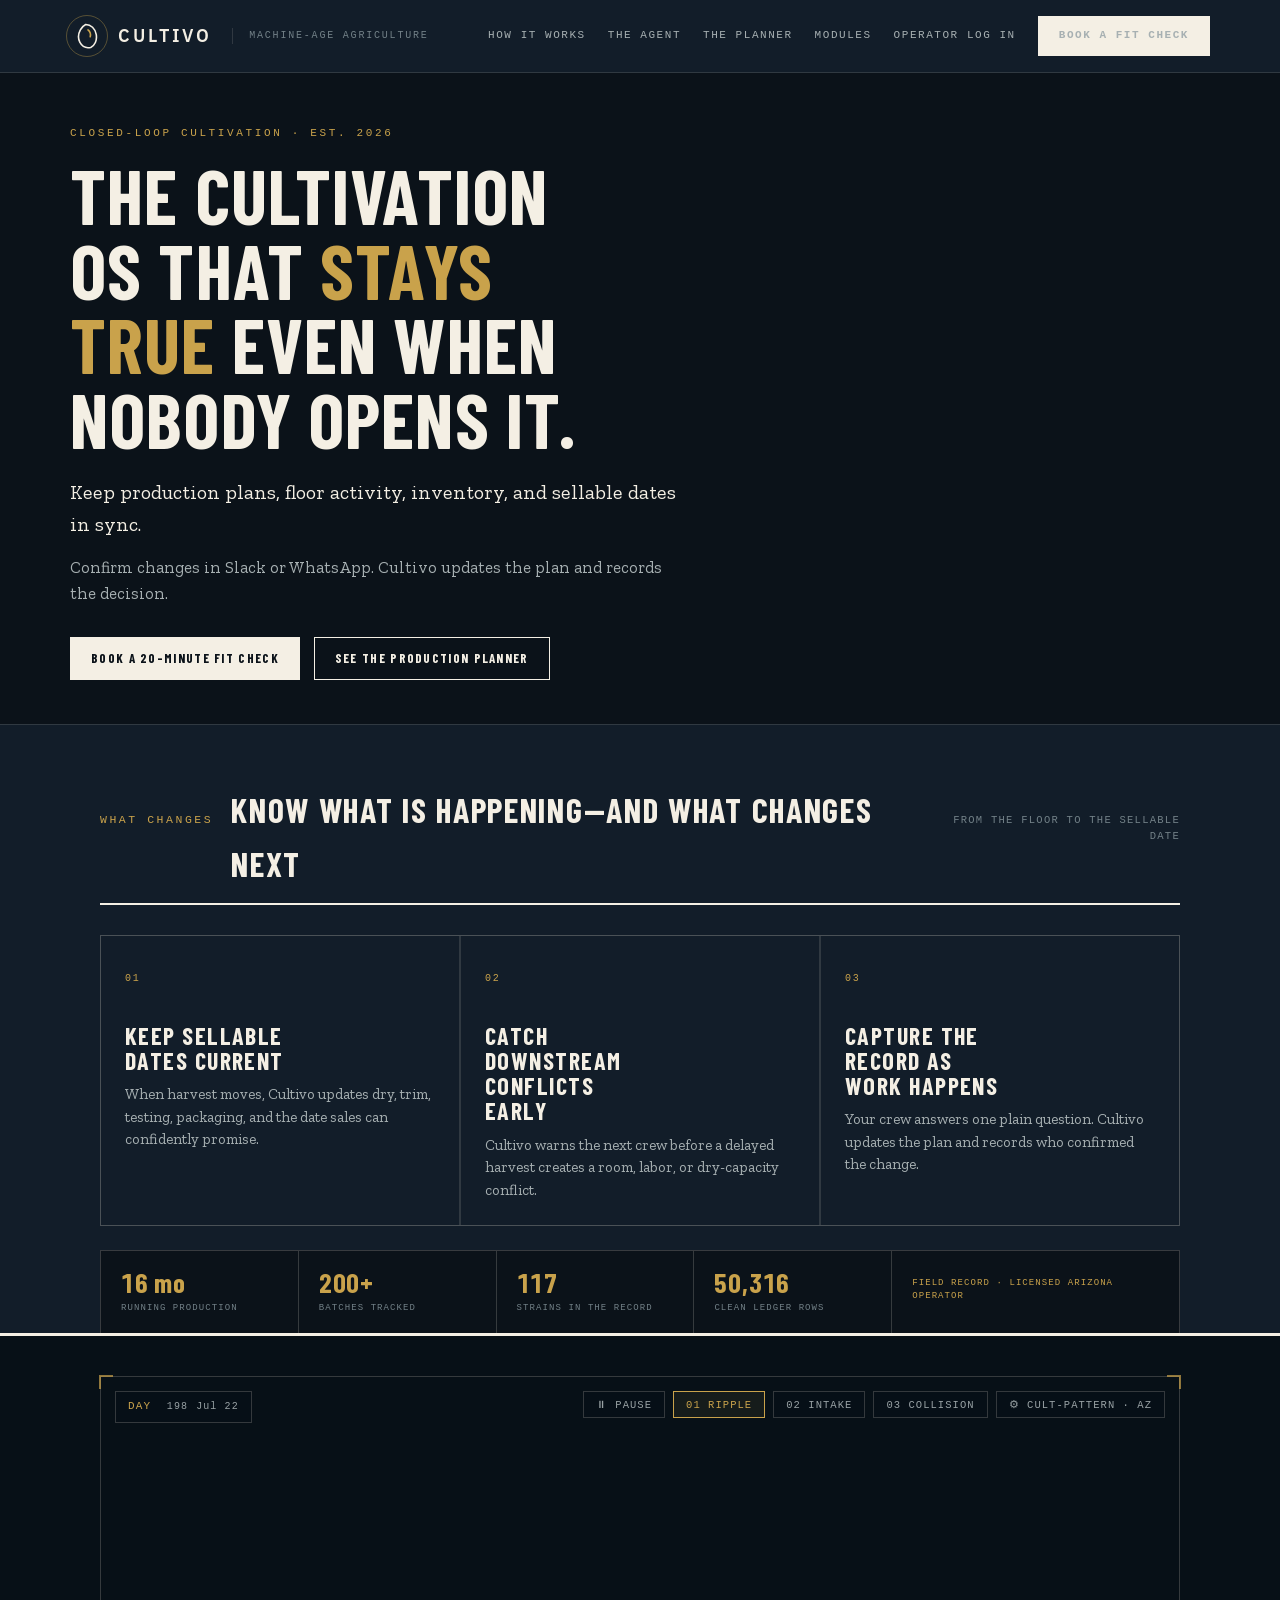
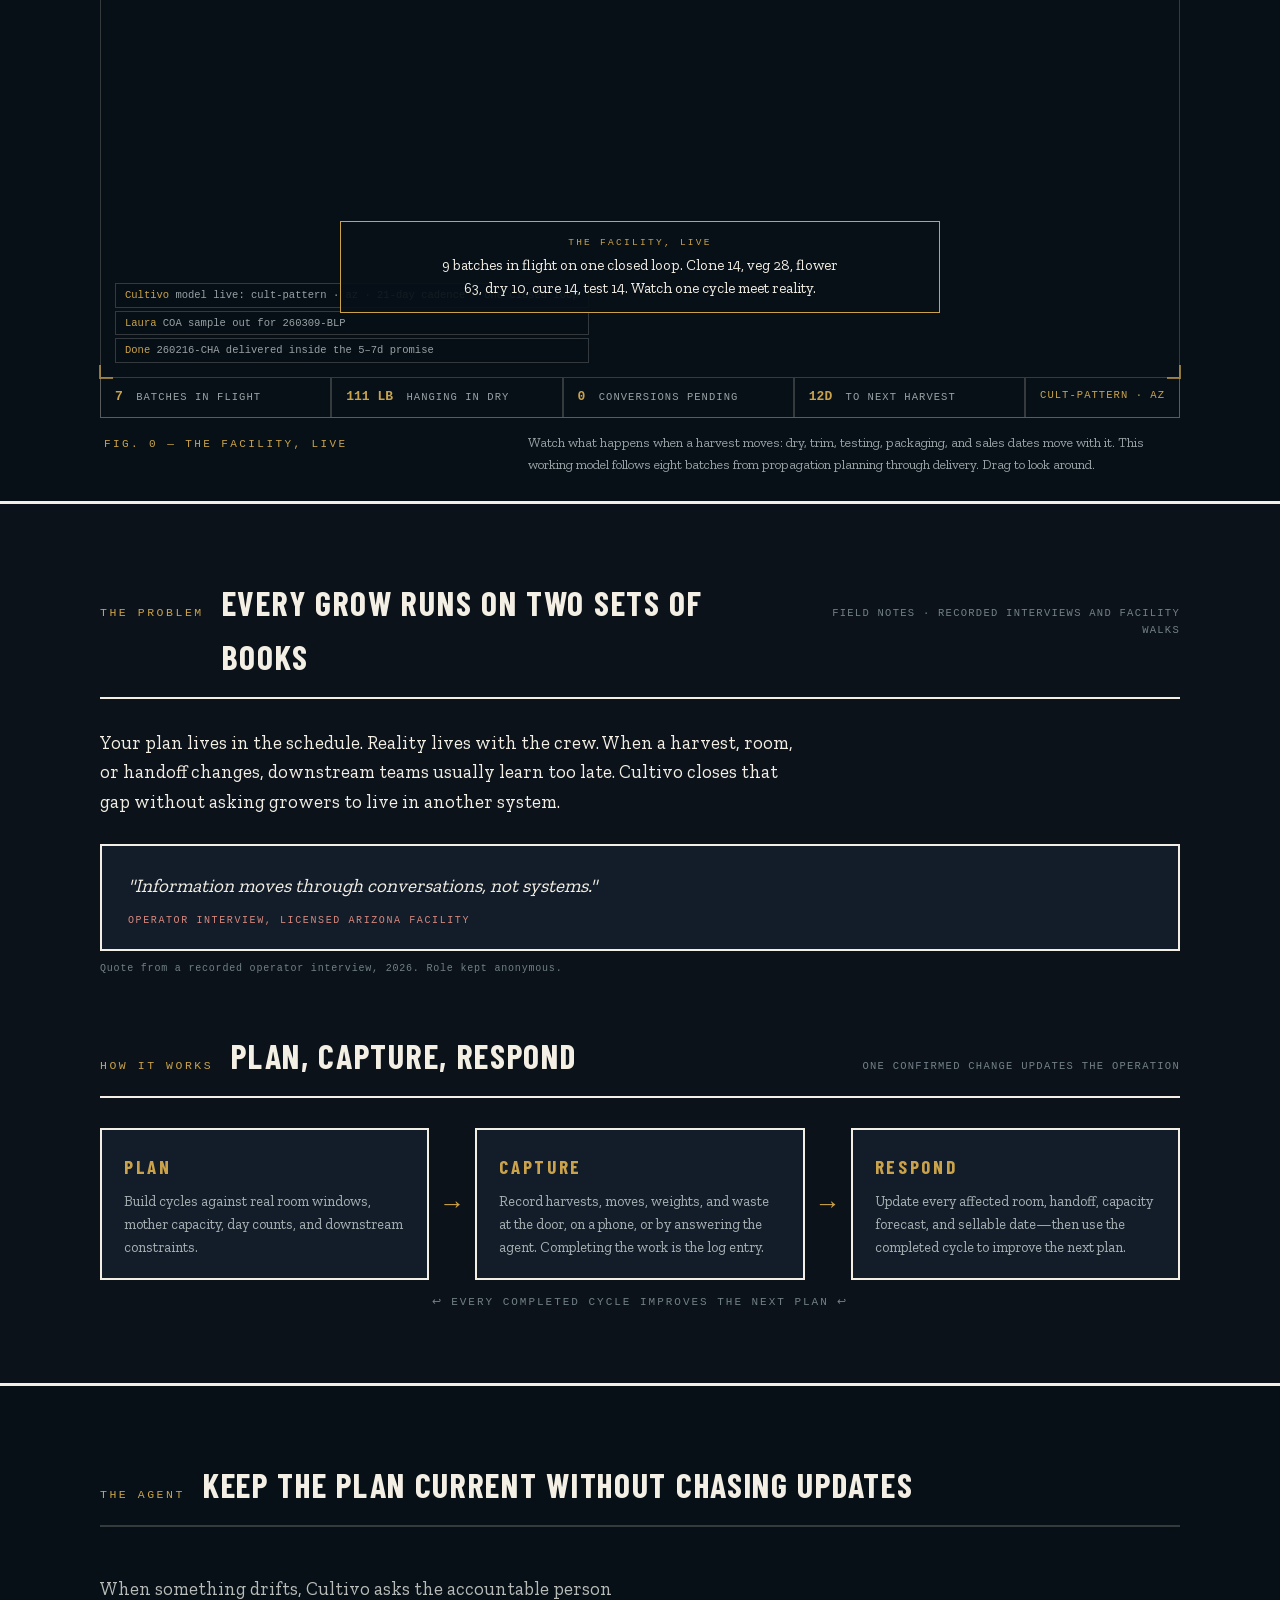
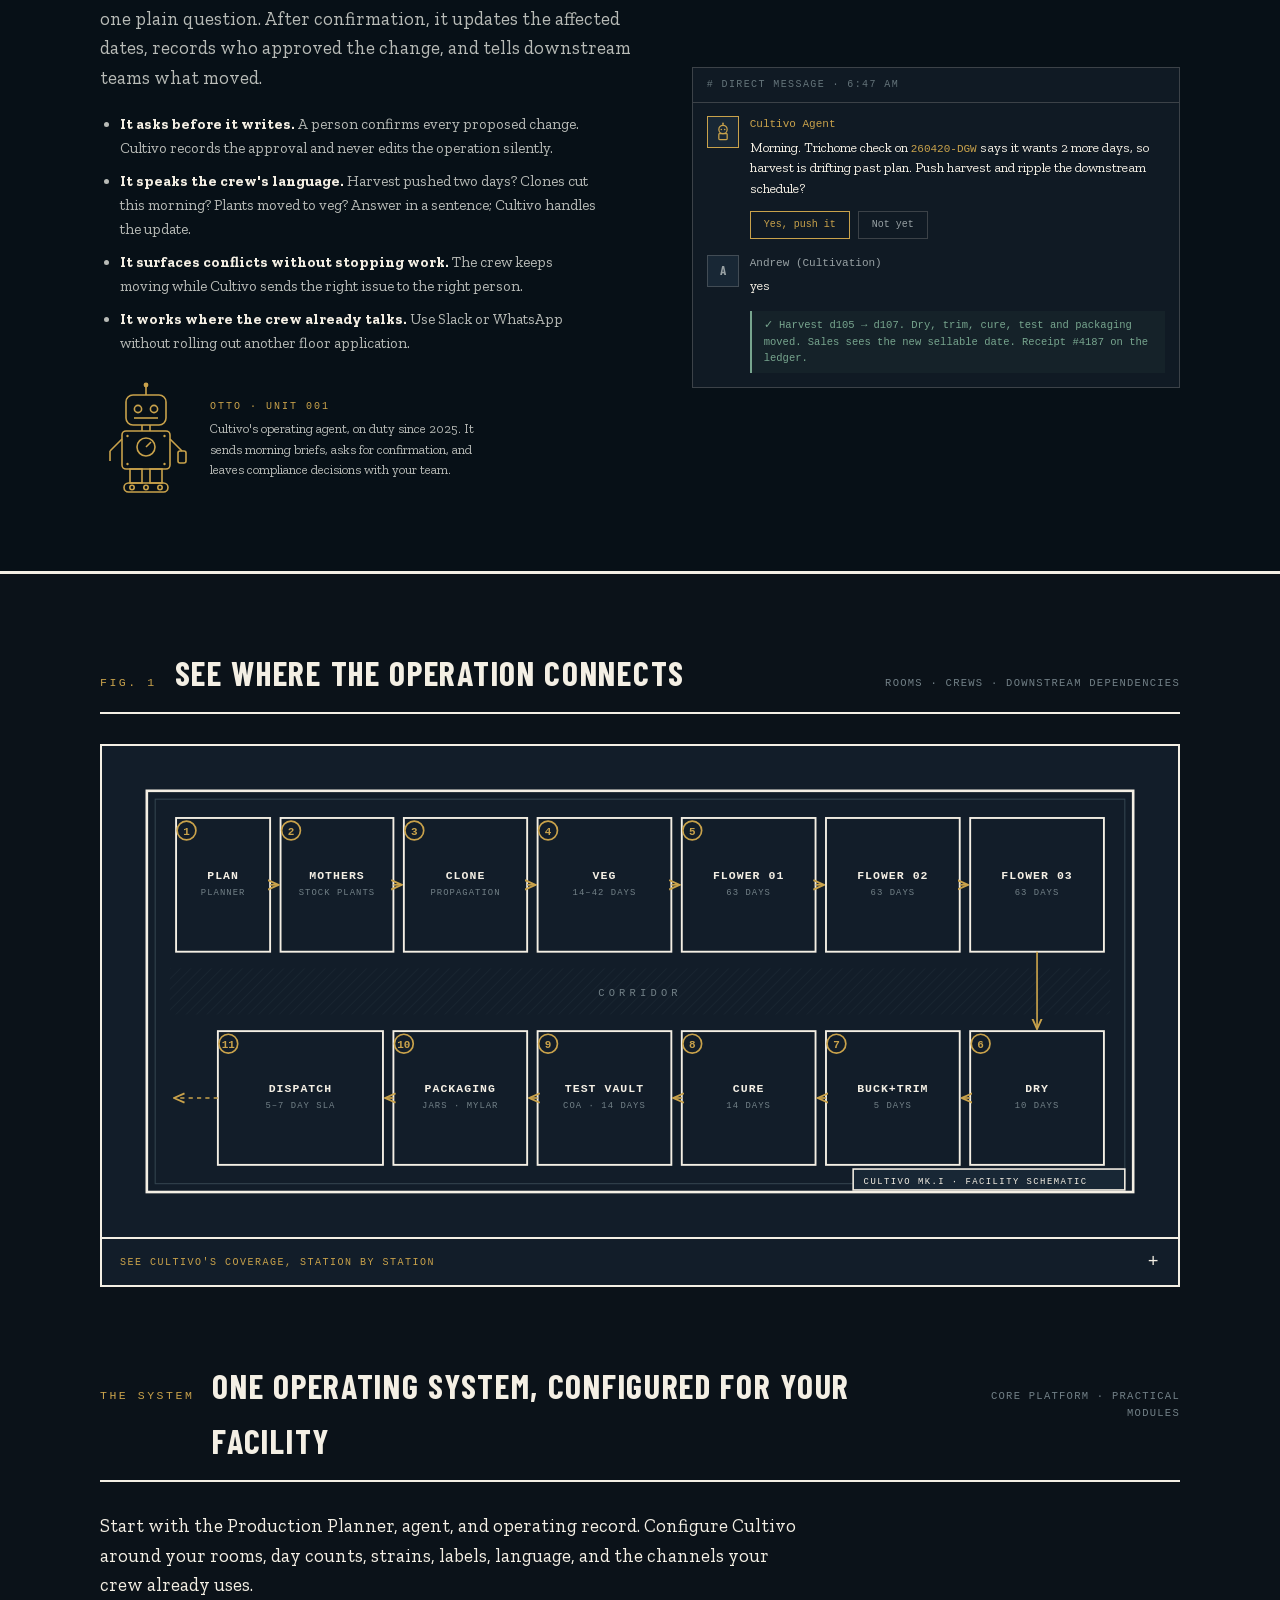
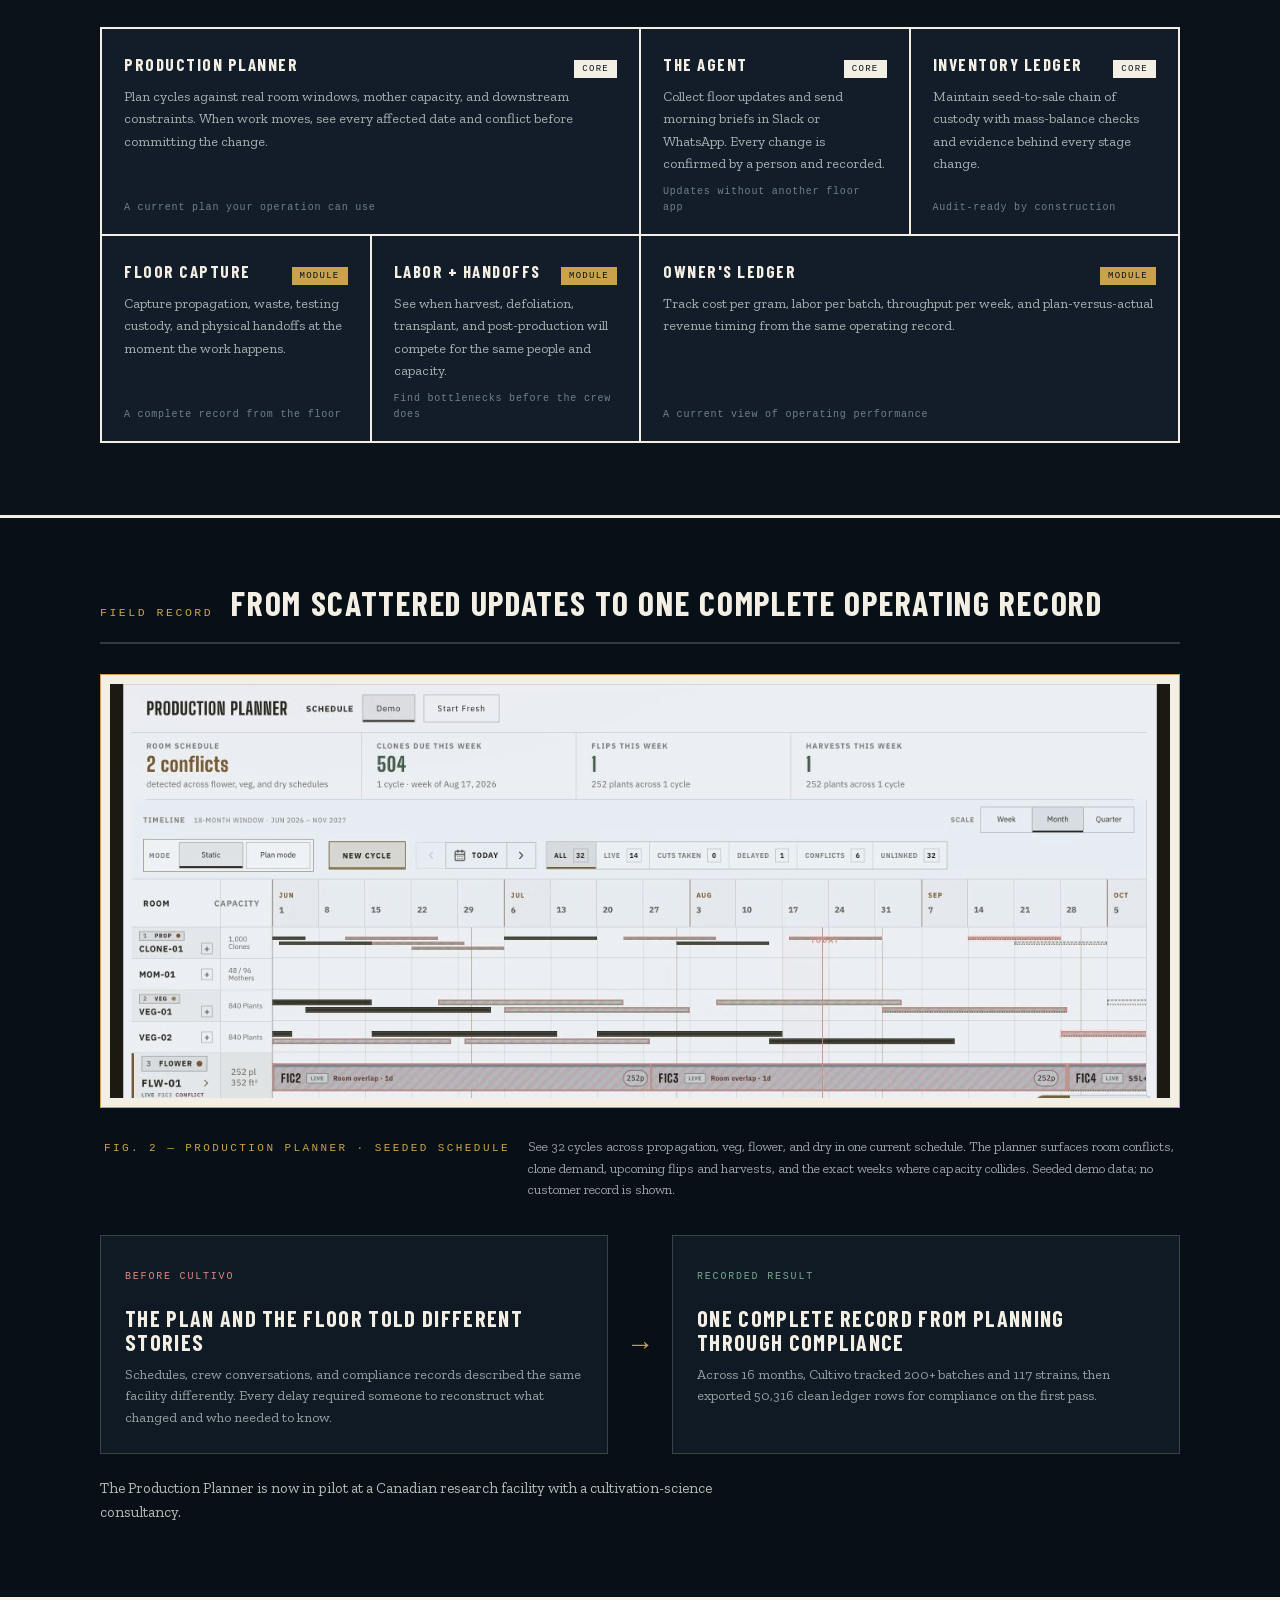
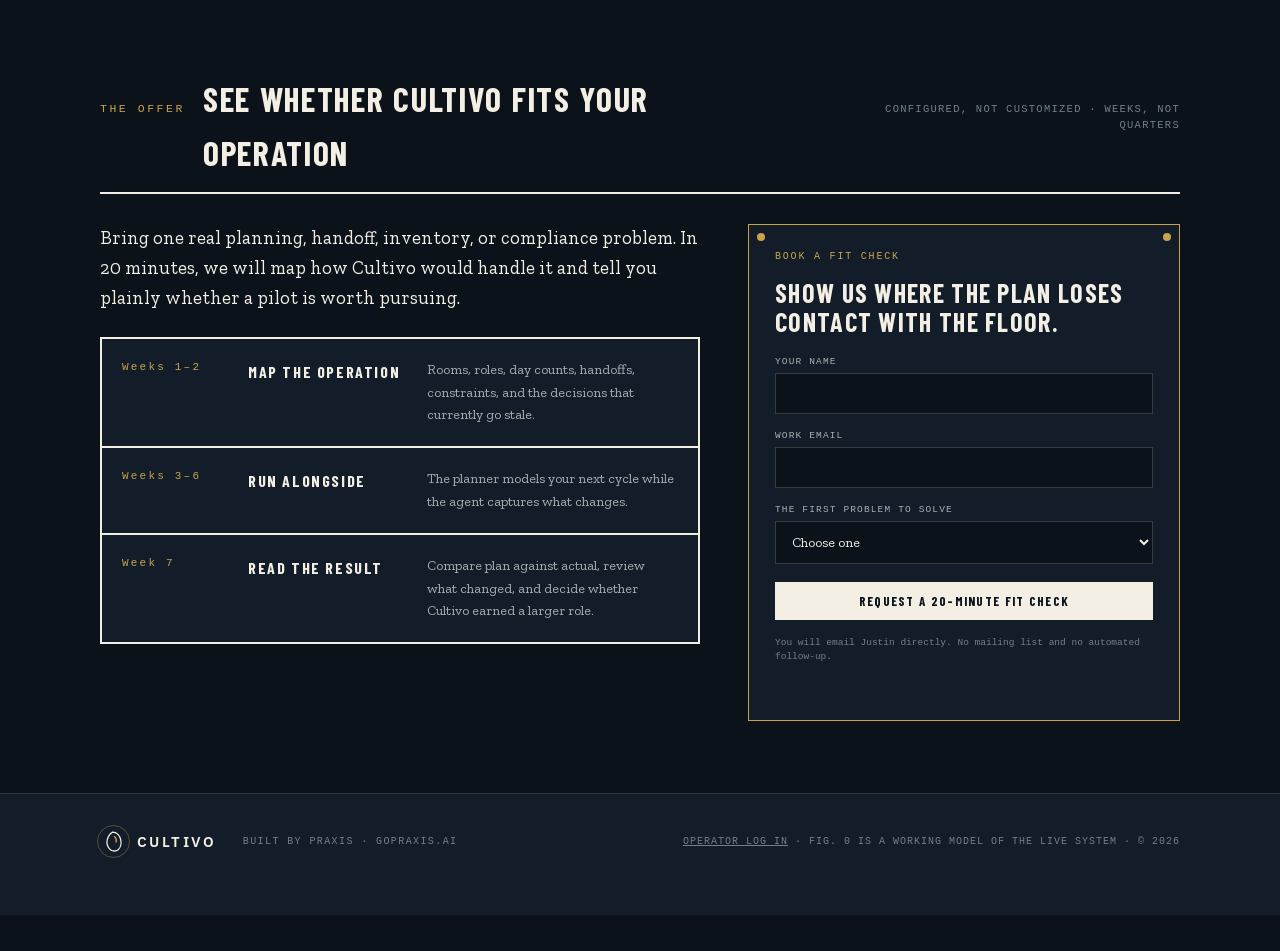
==== commit 1ed1e901: "Remove ROI calculator and streamline marketing copy" ====
--- a/index.html
+++ b/index.html
@@ -39,20 +39,11 @@
 <div class="shell hero">
   <div class="fig">Closed-loop cultivation · est. 2026</div>
   <h1>The cultivation OS that <em>stays true</em> even when nobody opens it.</h1>
-  <p class="sub">Cultivo keeps your production plan, floor activity, inventory, and sellable dates in sync—<b>without turning growers into data-entry clerks.</b></p>
-  <p class="subsub">When reality changes, Cultivo asks the right person one simple question in Slack or WhatsApp. Their answer updates the plan, records the decision, and keeps cultivation, post-production, inventory, and sales aligned.</p>
+  <p class="sub">Keep production plans, floor activity, inventory, and sellable dates in sync.</p>
+  <p class="subsub">Confirm changes in Slack or WhatsApp. Cultivo updates the plan and records the decision.</p>
   <div class="ctas">
     <a class="cta" href="#walkthrough">Book a 20-minute fit check</a>
     <a class="cta ghost" href="#planner">See the production planner</a>
-  </div>
-  <div class="heroplate">
-    <div class="hp-head">Data plate <i></i></div>
-    <div class="hp-row"><span>Model</span><span>CULTIVO MK.I</span></div>
-    <div class="hp-row"><span>Class</span><span>Closed-loop OS</span></div>
-    <div class="hp-row"><span>Duty cycle</span><span>Continuous</span></div>
-    <div class="hp-row"><span>Interface</span><span>Slack · WhatsApp</span></div>
-    <div class="hp-row"><span>First unit</span><span>AZ · 2025</span></div>
-    <div class="hp-row"><span>Built by</span><span>Praxis</span></div>
   </div>
 </div>
 
@@ -81,16 +72,7 @@
     <div><b>200+</b><span>batches tracked</span></div>
     <div><b>117</b><span>strains in the record</span></div>
     <div><b>50,316</b><span>clean ledger rows</span></div>
-    <p><span>Field record · licensed Arizona operator</span>The first unit never stopped running.</p>
-  </div>
-</div></section>
-
-<!-- ============ VALUE CALCULATOR ============ -->
-<section class="paper value-teaser" id="value"><div class="shell">
-  <div class="sec-head"><span class="figno">Cultivo value engine</span><h2>Put a number on drift</h2><span class="side">instrument CV.I · separate reading</span></div>
-  <div class="value-teaser-grid">
-    <p class="lede">Delayed harvests, stale schedules, missed handoffs, and unreliable sellable dates all carry a cost. Estimate what operational drift is costing your facility.</p>
-    <a class="cta" href="calculator.html">Open the value calculator</a>
+    <p><span>Field record · licensed Arizona operator</span></p>
   </div>
 </div></section>
 
@@ -358,7 +340,7 @@
     <div class="case-arrow" aria-hidden="true">→</div>
     <article class="case-after"><span>Recorded result</span><h3>One complete record from planning through compliance</h3><p>Across 16 months, Cultivo tracked 200+ batches and 117 strains, then exported 50,316 clean ledger rows for compliance on the first pass.</p></article>
   </div>
-  <p class="proof-line">The Production Planner is now in pilot at a Canadian research facility with a cultivation-science consultancy. <span class="mono">Built from a working operating record, not a hypothetical workflow.</span></p>
+  <p class="proof-line">The Production Planner is now in pilot at a Canadian research facility with a cultivation-science consultancy.</p>
 </div></div>
 
 <!-- ============ PILOT ============ -->
@@ -372,7 +354,6 @@
         <div class="st"><span class="sn">Weeks 3–6</span><h3>Run alongside</h3><p>The planner models your next cycle while the agent captures what changes.</p></div>
         <div class="st"><span class="sn">Week 7</span><h3>Read the result</h3><p>Compare plan against actual, review what changed, and decide whether Cultivo earned a larger role.</p></div>
       </div>
-      <a class="text-link" href="calculator.html">Or model the business case first →</a>
     </div>
     <form class="walkthrough-form" id="walkthroughForm">
       <span class="form-kicker">Book a fit check</span>
@@ -401,7 +382,7 @@
     <span class="cultivo-mark-frame" aria-hidden="true"><img src="assets/cultivo-mark.svg" alt=""></span>
     <span class="cultivo-wordmark">CULTIVO</span>
   </a>
-  <span class="fnote">Built by Praxis · gopraxis.ai · partner inquiries from consultancies welcome</span>
+  <span class="fnote">Built by Praxis · gopraxis.ai</span>
   <span class="right"><a href="https://app.cultivo.ag" style="color:inherit;">Operator log in</a> · Fig. 0 is a working model of the live system · © 2026</span>
 </div></footer>
 
--- a/styles.css
+++ b/styles.css
@@ -88,10 +88,6 @@
   .proof-rail p span{margin:0 0 5px;color:var(--brass);}
 
   /* ============ homepage value handoff ============ */
-  .value-teaser{background:var(--paper2);border-top:1px solid var(--line);border-bottom:1px solid var(--line);}
-  .value-teaser-grid{display:grid;grid-template-columns:minmax(0,1fr) auto;align-items:center;gap:44px;}
-  .value-teaser-grid .lede{margin:0;}
-  .value-teaser-grid .cta{white-space:nowrap;}
 
   /* ============ machine section ============ */
   .machine-band{background:var(--obsidian);border-top:3px solid var(--ink);border-bottom:3px solid var(--ink);padding:40px 0 26px;}
@@ -189,169 +185,7 @@
   .sm-chip.on{border-color:var(--brass-lum);color:var(--brass-lum);}
   .sm-receipt{margin:11px 14px 14px 57px;border-left:2px solid #77A58E;padding:6px 12px;font-family:var(--mono);font-size:10.5px;color:#77A58E;background:rgba(119,165,142,.05);}
 
-  /* ROI value instrument */
   .sr-only{position:absolute!important;width:1px!important;height:1px!important;padding:0!important;margin:-1px!important;overflow:hidden!important;clip:rect(0,0,0,0)!important;white-space:nowrap!important;border:0!important;}
-  .roi-section{background:var(--paper);border-top:3px solid var(--ink);}
-  .roi-section .lede{margin-bottom:30px;}
-  .roi-machine{position:relative;background:var(--obsidian);color:var(--lum);border:2px solid var(--ink);box-shadow:0 18px 48px rgba(11,18,25,.14);}
-  .roi-machine-head{display:flex;align-items:center;justify-content:space-between;gap:24px;padding:18px 22px;border-bottom:1px solid var(--wire);background:#0E1720;}
-  .roi-machine-head h3{font-family:var(--disp);font-size:25px;line-height:1;text-transform:uppercase;letter-spacing:.08em;margin:5px 0 0;color:var(--lum);}
-  .roi-brand{display:inline-flex;align-items:center;gap:10px;margin-right:14px;font:600 13px 'IBM Plex Sans',-apple-system,system-ui,sans-serif;letter-spacing:.18em;text-transform:uppercase;color:var(--lum);}
-  .roi-mark-mini{position:relative;width:22px;height:22px;display:inline-flex;align-items:center;justify-content:center;}
-  .roi-mark-mini::before{content:'';position:absolute;inset:-2px;border:1px solid rgba(201,162,75,.38);border-radius:999px;}
-  .roi-mark-mini img{display:block;width:14px;height:17px;}
-  .roi-eyebrow{display:block;font-family:var(--mono);font-size:9.5px;letter-spacing:.2em;text-transform:uppercase;color:var(--brass-lum);}
-  .roi-duty{display:flex;align-items:center;gap:8px;font-family:var(--mono);font-size:9.5px;letter-spacing:.16em;text-transform:uppercase;color:#77A58E;white-space:nowrap;}
-  .roi-duty i{width:7px;height:7px;border-radius:50%;background:#77A58E;box-shadow:0 0 12px rgba(119,165,142,.7);}
-  .roi-cycle-rail{display:flex;align-items:center;gap:13px;padding:8px 22px;border-bottom:1px solid var(--wire);background:#0B1219;font:9px var(--mono);letter-spacing:.14em;text-transform:uppercase;color:var(--brass-lum);}
-  .roi-cycle-rail i{font-style:normal;color:#56666D;}
-  .roi-cycle-rail b{margin-left:auto;font-weight:400;color:#718087;letter-spacing:.08em;}
-  .roi-layout{display:grid;grid-template-columns:minmax(0,1.1fr) minmax(330px,.9fr);align-items:start;}
-  .roi-controls{padding:20px;border-right:1px solid var(--wire);display:grid;gap:14px;}
-  .roi-panel{min-width:0;margin:0;padding:18px;border:1px solid var(--wire);background:var(--ob2);}
-  .roi-panel legend{padding:0 8px;font-family:var(--mono);font-size:10px;letter-spacing:.18em;text-transform:uppercase;color:var(--brass-lum);}
-  .roi-help{margin:0 0 14px;color:var(--lum-soft);font-size:13.5px;line-height:1.5;}
-  .roi-preset-row{display:flex;gap:7px;margin-bottom:16px;}
-  .roi-preset{appearance:none;border:1px solid var(--wire);background:#0E1720;color:var(--lum-soft);font:9.5px var(--mono);letter-spacing:.14em;text-transform:uppercase;padding:7px 12px;cursor:pointer;}
-  .roi-preset:hover,.roi-preset.is-active{border-color:var(--brass-lum);color:var(--brass-lum);background:rgba(201,162,75,.08);}
-  .roi-preset:focus-visible{outline:2px solid var(--brass-lum);outline-offset:2px;}
-  .roi-input-grid{display:grid;grid-template-columns:repeat(2,minmax(0,1fr));gap:14px;}
-  .roi-input-grid--3{grid-template-columns:1.35fr .8fr .8fr;}
-  .roi-input-grid>label,.roi-hire>label:last-child{display:flex;flex-direction:column;gap:6px;min-width:0;font-family:var(--mono);font-size:9px;line-height:1.4;letter-spacing:.1em;text-transform:uppercase;color:var(--lum-soft);}
-  .roi-input-grid label small,.roi-hire label small{font-family:var(--serif);font-size:11.5px;line-height:1.35;letter-spacing:0;text-transform:none;color:#718087;}
-  .roi-machine input[type="number"]{width:100%;min-width:0;border:1px solid var(--wire);border-radius:0;background:#0B1219;color:var(--lum);font:600 13px var(--mono);padding:8px 9px;font-variant-numeric:tabular-nums;}
-  .roi-machine input[type="number"]:focus{outline:1px solid var(--brass-lum);border-color:var(--brass-lum);}
-  .roi-machine input:disabled{opacity:.38;cursor:not-allowed;}
-  .roi-money,.roi-suffix{display:flex;align-items:stretch;border:1px solid var(--wire);background:#0B1219;}
-  .roi-money:focus-within,.roi-suffix:focus-within{outline:1px solid var(--brass-lum);border-color:var(--brass-lum);}
-  .roi-money b,.roi-suffix b{display:flex;align-items:center;padding:0 8px;color:var(--brass-lum);font:11px var(--mono);}
-  .roi-money input[type="number"],.roi-suffix input[type="number"]{border:0;outline:0!important;}
-
-  .roi-role-table{border:1px solid var(--wire);overflow:hidden;}
-  .roi-role-head,.roi-role-row{display:grid;grid-template-columns:minmax(150px,1.3fr) .55fr .85fr .72fr;gap:8px;align-items:center;min-width:560px;}
-  .roi-role-head{padding:7px 10px;border-bottom:1px solid var(--wire);background:#0E1720;font:8.5px var(--mono);letter-spacing:.12em;text-transform:uppercase;color:#718087;}
-  .roi-role-row{padding:8px 10px;border-bottom:1px solid #1C2F41;}
-  .roi-role-row:last-child{border-bottom:0;}
-  .roi-role-row>span{display:flex;flex-direction:column;}
-  .roi-role-row>span b{font:10.5px var(--mono);letter-spacing:.05em;text-transform:uppercase;color:var(--lum);}
-  .roi-role-row>span small{font:10.5px var(--serif);color:#718087;}
-  .roi-role-row .roi-money b{padding:0 5px;font-size:9px;}
-  .roi-role-row input[type="number"]{padding:6px 7px;font-size:11px;}
-  .roi-formula{margin-top:10px;border-left:1px solid var(--wire);padding-left:10px;}
-  .roi-formula summary{cursor:pointer;font:8.5px var(--mono);letter-spacing:.1em;text-transform:uppercase;color:var(--brass-lum);}
-  .roi-formula p{margin:7px 0 0;max-width:72ch;font-size:11.5px;line-height:1.45;color:#718087;}
-  .roi-slider-grid{display:grid;grid-template-columns:1fr 1fr;gap:16px;margin-top:16px;}
-  .roi-slider{display:flex;flex-direction:column;gap:7px;min-width:0;}
-  .roi-slider--single{margin-top:16px;}
-  .roi-slider>span{display:flex;align-items:baseline;justify-content:space-between;gap:12px;}
-  .roi-slider b{font:9px var(--mono);letter-spacing:.08em;text-transform:uppercase;color:var(--lum-soft);}
-  .roi-slider output{font:12px var(--mono);color:var(--brass-lum);white-space:nowrap;}
-  .roi-slider small{font-size:11.5px;line-height:1.4;color:#718087;}
-  .roi-machine input[type="range"]{width:100%;height:15px;margin:0;appearance:none;background:transparent;cursor:pointer;accent-color:var(--brass-lum);}
-  .roi-machine input[type="range"]::-webkit-slider-runnable-track{height:3px;background:var(--wire);}
-  .roi-machine input[type="range"]::-webkit-slider-thumb{appearance:none;width:12px;height:12px;margin-top:-4.5px;border:1px solid var(--brass-lum);border-radius:50%;background:var(--obsidian);box-shadow:inset 0 0 0 3px var(--brass-lum);}
-  .roi-machine input[type="range"]::-moz-range-track{height:3px;background:var(--wire);}
-  .roi-machine input[type="range"]::-moz-range-thumb{width:10px;height:10px;border:1px solid var(--brass-lum);border-radius:50%;background:var(--brass-lum);}
-  .roi-machine input[type="range"]:focus-visible{outline:1px dashed var(--brass-lum);outline-offset:4px;}
-  .roi-hire{display:grid;grid-template-columns:1.45fr .55fr;gap:16px;align-items:end;border-top:1px solid var(--wire);margin-top:16px;padding-top:16px;}
-  .roi-check{display:flex;align-items:flex-start;gap:10px;cursor:pointer;}
-  .roi-check input{flex:none;width:15px;height:15px;margin:2px 0 0;accent-color:var(--brass-lum);}
-  .roi-check span{display:flex;flex-direction:column;gap:3px;}
-  .roi-check b{font:9px var(--mono);letter-spacing:.08em;text-transform:uppercase;color:var(--lum-soft);}
-  .roi-check small{font-size:11.5px;line-height:1.4;color:#718087;}
-
-  .roi-package-grid{display:grid;grid-template-columns:repeat(3,1fr);gap:7px;}
-  .roi-package{position:relative;cursor:pointer;}
-  .roi-package input{position:absolute;opacity:0;pointer-events:none;}
-  .roi-package>span{display:flex;flex-direction:column;min-height:120px;padding:12px;border:1px solid var(--wire);background:#0E1720;}
-  .roi-package b{font:15px var(--disp);letter-spacing:.1em;text-transform:uppercase;color:var(--lum);}
-  .roi-package em{font:10px var(--mono);font-style:normal;color:var(--brass-lum);margin:3px 0 7px;}
-  .roi-package small{font-size:11.5px;line-height:1.35;color:#718087;}
-  .roi-package input:checked+span{border-color:var(--brass-lum);background:rgba(201,162,75,.08);box-shadow:inset 0 -2px 0 var(--brass-lum);}
-  .roi-package input:focus-visible+span{outline:2px solid var(--brass-lum);outline-offset:2px;}
-  .roi-package-note{margin:9px 0 0;font-size:11.5px;line-height:1.4;color:#718087;}
-
-  .roi-results{position:sticky;top:18px;min-width:0;padding:20px;display:grid;gap:14px;}
-  .roi-output-hero{border:1px solid var(--brass-lum);background:rgba(201,162,75,.06);padding:18px;}
-  .roi-output-hero>span{display:block;font:9.5px var(--mono);letter-spacing:.18em;text-transform:uppercase;color:var(--brass-lum);}
-  .roi-output-hero>output{display:block;font:700 clamp(38px,5vw,58px)/1 var(--disp);letter-spacing:.02em;color:var(--lum);margin:5px 0 7px;font-variant-numeric:tabular-nums;}
-  .roi-output-hero small{display:block;font-size:12px;color:var(--lum-soft);}
-  .roi-value-stack{display:grid;grid-template-columns:repeat(3,1fr);border:1px solid var(--wire);}
-  .roi-value-stack>div{min-width:0;padding:11px;border-right:1px solid var(--wire);}
-  .roi-value-stack>div:last-child{border-right:0;}
-  .roi-value-stack span{display:block;font:8px var(--mono);letter-spacing:.1em;text-transform:uppercase;color:#718087;}
-  .roi-value-stack output{display:block;font:700 20px var(--disp);color:var(--brass-lum);margin:3px 0;font-variant-numeric:tabular-nums;}
-  .roi-value-stack small{display:block;font-size:10.5px;line-height:1.3;color:var(--lum-soft);}
-  .roi-data-plate{border:1px solid var(--wire);}
-  .roi-data-plate>div{display:flex;justify-content:space-between;align-items:center;gap:18px;padding:7px 11px;border-bottom:1px solid #1C2F41;font:9.5px var(--mono);letter-spacing:.07em;text-transform:uppercase;color:#718087;}
-  .roi-data-plate>div:last-child{border-bottom:0;}
-  .roi-data-plate output{color:var(--lum);font-variant-numeric:tabular-nums;}
-  .roi-data-plate .roi-data-head{background:#0E1720;color:var(--brass-lum);letter-spacing:.18em;}
-  .roi-data-head i{width:5px;height:5px;border-radius:50%;background:var(--brass-lum);}
-  .roi-data-plate output.is-negative{color:#D7887E;}
-  .roi-verdict{border-left:2px solid var(--brass-lum);padding:1px 0 1px 14px;}
-  .roi-verdict-head{display:flex;align-items:baseline;justify-content:space-between;gap:14px;font:9px var(--mono);letter-spacing:.14em;text-transform:uppercase;color:#718087;}
-  .roi-verdict-head output{color:var(--brass-lum);text-align:right;}
-  .roi-meter{position:relative;height:5px;background:var(--wire);margin:10px 0 12px;overflow:visible;}
-  .roi-meter i{display:block;width:0;height:100%;background:var(--brass-lum);transition:width .25s ease;}
-  .roi-meter b{position:absolute;top:-3px;left:40%;width:1px;height:11px;background:var(--lum);}
-  .roi-verdict p{margin:0;font-size:12.5px;line-height:1.45;color:var(--lum-soft);}
-  .roi-headroom{display:flex;justify-content:space-between;align-items:baseline;gap:14px;border-top:1px solid var(--wire);margin-top:11px!important;padding-top:9px;}
-  .roi-headroom span{font:8.5px var(--mono);letter-spacing:.06em;text-transform:uppercase;color:#718087;}
-  .roi-headroom output{font:700 16px var(--disp);color:var(--lum);white-space:nowrap;}
-  .roi-actions{display:flex;gap:8px;}
-  .roi-actions .cta{flex:1;text-align:center;padding:9px 11px;font-size:11px;}
-  .roi-actions .cta.ghost{color:var(--lum);border-color:var(--wire);}
-  .roi-actions .cta.ghost:hover{background:var(--lum);border-color:var(--lum);color:var(--ink);}
-  .roi-disclaimer{margin:0;font:9.5px/1.55 var(--mono);color:#718087;}
-  .roi-value-map{display:grid;grid-template-columns:130px repeat(3,1fr);border-top:1px solid var(--wire);background:#0B1219;}
-  .roi-value-map>span{padding:15px 22px;font:9px var(--mono);letter-spacing:.18em;text-transform:uppercase;color:var(--brass-lum);}
-  .roi-value-map>div{display:flex;flex-direction:column;gap:2px;padding:13px 16px;border-left:1px solid var(--wire);}
-  .roi-value-map b{font:10px var(--mono);letter-spacing:.06em;text-transform:uppercase;color:var(--lum);}
-  .roi-value-map small{font-size:11px;line-height:1.35;color:var(--lum-soft);}
-  .roi-value-map em{margin-top:4px;font:8.5px var(--mono);font-style:normal;letter-spacing:.1em;text-transform:uppercase;color:var(--brass-lum);}
-  .roi-benchmark{display:grid;grid-template-columns:130px 1fr auto;gap:20px;align-items:center;border-top:1px solid var(--wire);padding:16px 22px;background:#0E1720;}
-  .roi-benchmark>span{font:9px var(--mono);letter-spacing:.18em;text-transform:uppercase;color:var(--brass-lum);}
-  .roi-benchmark p{margin:0;font-size:12px;line-height:1.45;color:var(--lum-soft);}
-  .roi-benchmark>div{display:flex;flex-direction:column;align-items:flex-end;gap:3px;}
-  .roi-benchmark a{font:8.5px var(--mono);letter-spacing:.05em;text-transform:uppercase;color:#7F9FC0;text-decoration:none;white-space:nowrap;}
-  .roi-benchmark a:hover{text-decoration:underline;}
-
-  @media(max-width:980px){
-    .roi-layout{grid-template-columns:1fr;}
-    .roi-controls{border-right:0;border-bottom:1px solid var(--wire);}
-    .roi-results{position:static;grid-template-columns:1fr 1fr;align-items:start;}
-    .roi-output-hero,.roi-value-stack,.roi-actions,.roi-disclaimer{grid-column:1/-1;}
-    .roi-value-map{grid-template-columns:110px repeat(3,1fr);}
-    .roi-benchmark{grid-template-columns:110px 1fr;}
-    .roi-benchmark>div{grid-column:2;align-items:flex-start;}
-  }
-  @media(max-width:700px){
-    .roi-machine-head{align-items:flex-start;padding:16px;}
-    .roi-duty{display:none;}
-    .roi-cycle-rail{padding:8px 16px;gap:8px;flex-wrap:wrap;}
-    .roi-cycle-rail b{width:100%;margin-left:0;}
-    .roi-controls,.roi-results{padding:12px;}
-    .roi-panel{padding:14px 12px;}
-    .roi-input-grid,.roi-input-grid--3,.roi-slider-grid,.roi-hire,.roi-package-grid{grid-template-columns:1fr;}
-    .roi-role-table{overflow-x:auto;}
-    .roi-package>span{min-height:0;}
-    .roi-results{grid-template-columns:1fr;}
-    .roi-output-hero,.roi-value-stack,.roi-actions,.roi-disclaimer{grid-column:auto;}
-    .roi-value-stack{grid-template-columns:1fr;}
-    .roi-value-stack>div{border-right:0;border-bottom:1px solid var(--wire);}
-    .roi-value-stack>div:last-child{border-bottom:0;}
-    .roi-benchmark{grid-template-columns:1fr;padding:14px 16px;gap:8px;}
-    .roi-benchmark>div{grid-column:auto;align-items:flex-start;}
-    .roi-value-map{grid-template-columns:1fr;}
-    .roi-value-map>span{padding:14px 16px 6px;}
-    .roi-value-map>div{border-left:0;border-top:1px solid var(--wire);padding:11px 16px;}
-  }
-  @media(max-width:480px){
-    .roi-preset-row,.roi-actions{flex-direction:column;}
-    .roi-preset{width:100%;}
-    .roi-output-hero>output{font-size:40px;}
-  }
 
   /* schematic */
   .schewrap{border:2px solid var(--ink);background:var(--paper2);padding:26px;overflow-x:auto;}
@@ -470,8 +304,6 @@
     .sm-msg .bd .tx{font-size:12.5px;}
     .pf .n{font-size:30px;}
     section.paper{padding:52px 0;}
-    .value-teaser-grid{grid-template-columns:1fr;gap:24px;}
-    .value-teaser-grid .cta{justify-self:start;}
     .cultivo-wordmark{font-size:15px;}
     .outcome-band{padding-top:46px;}
     .quotes--compact{grid-template-columns:1fr;}
@@ -480,5 +312,3 @@
     .walkthrough-grid .st{grid-template-columns:1fr;gap:5px;}
     .walkthrough-form{padding:22px 18px;}
   }
-
-  .calculator-page .roi-section{border-top:0;padding-top:58px;}
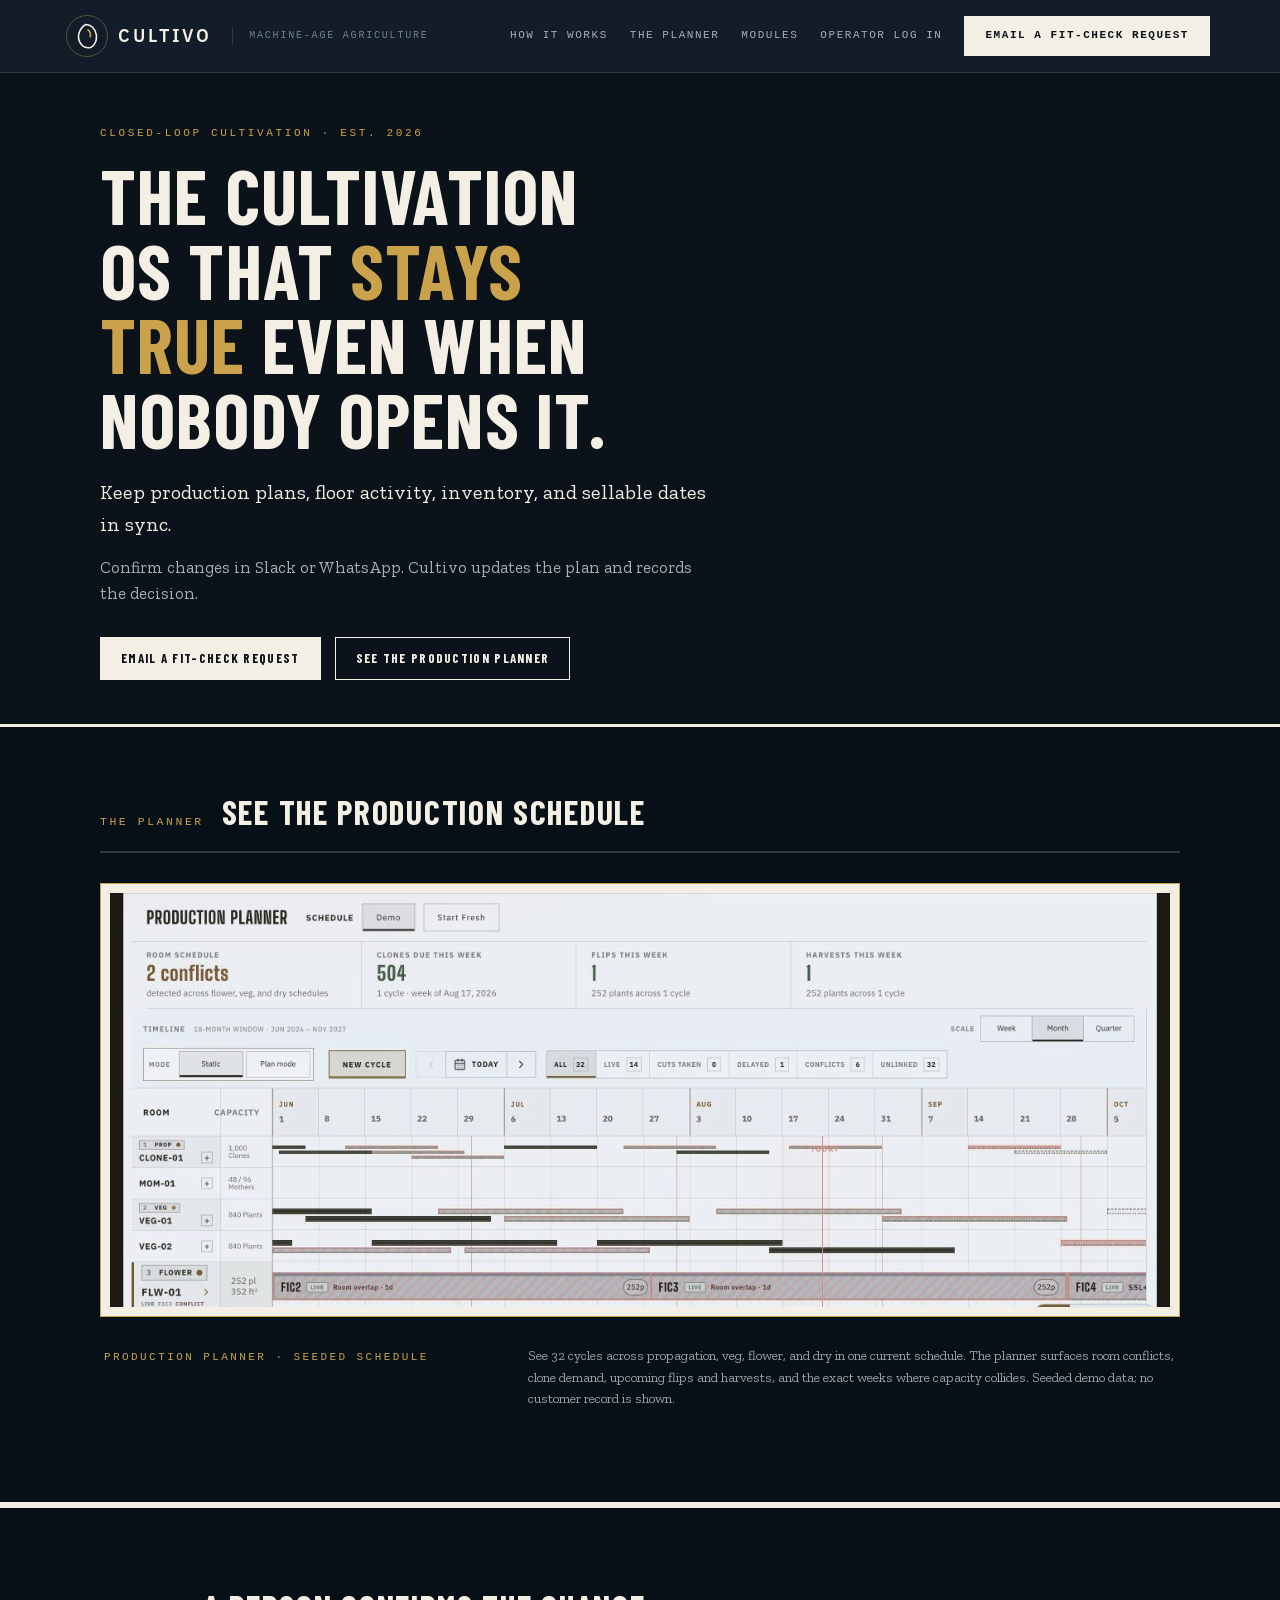
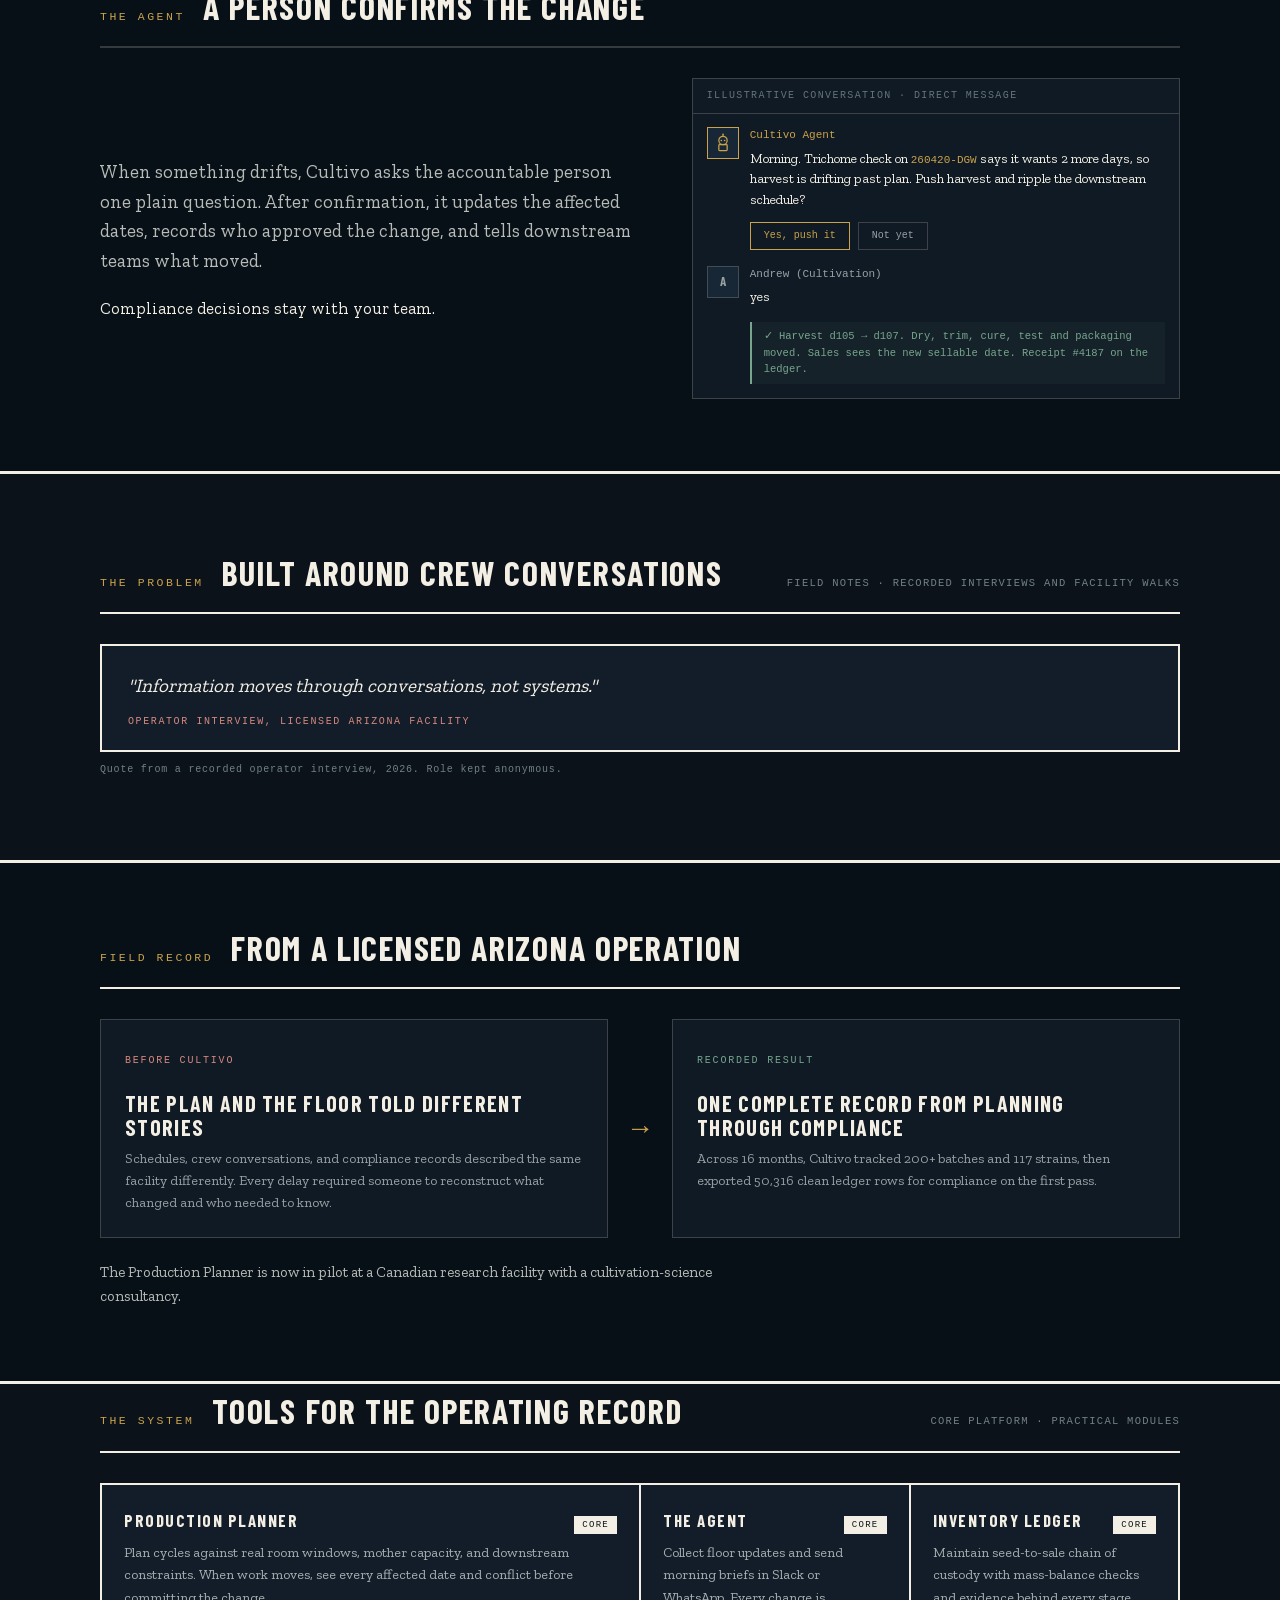
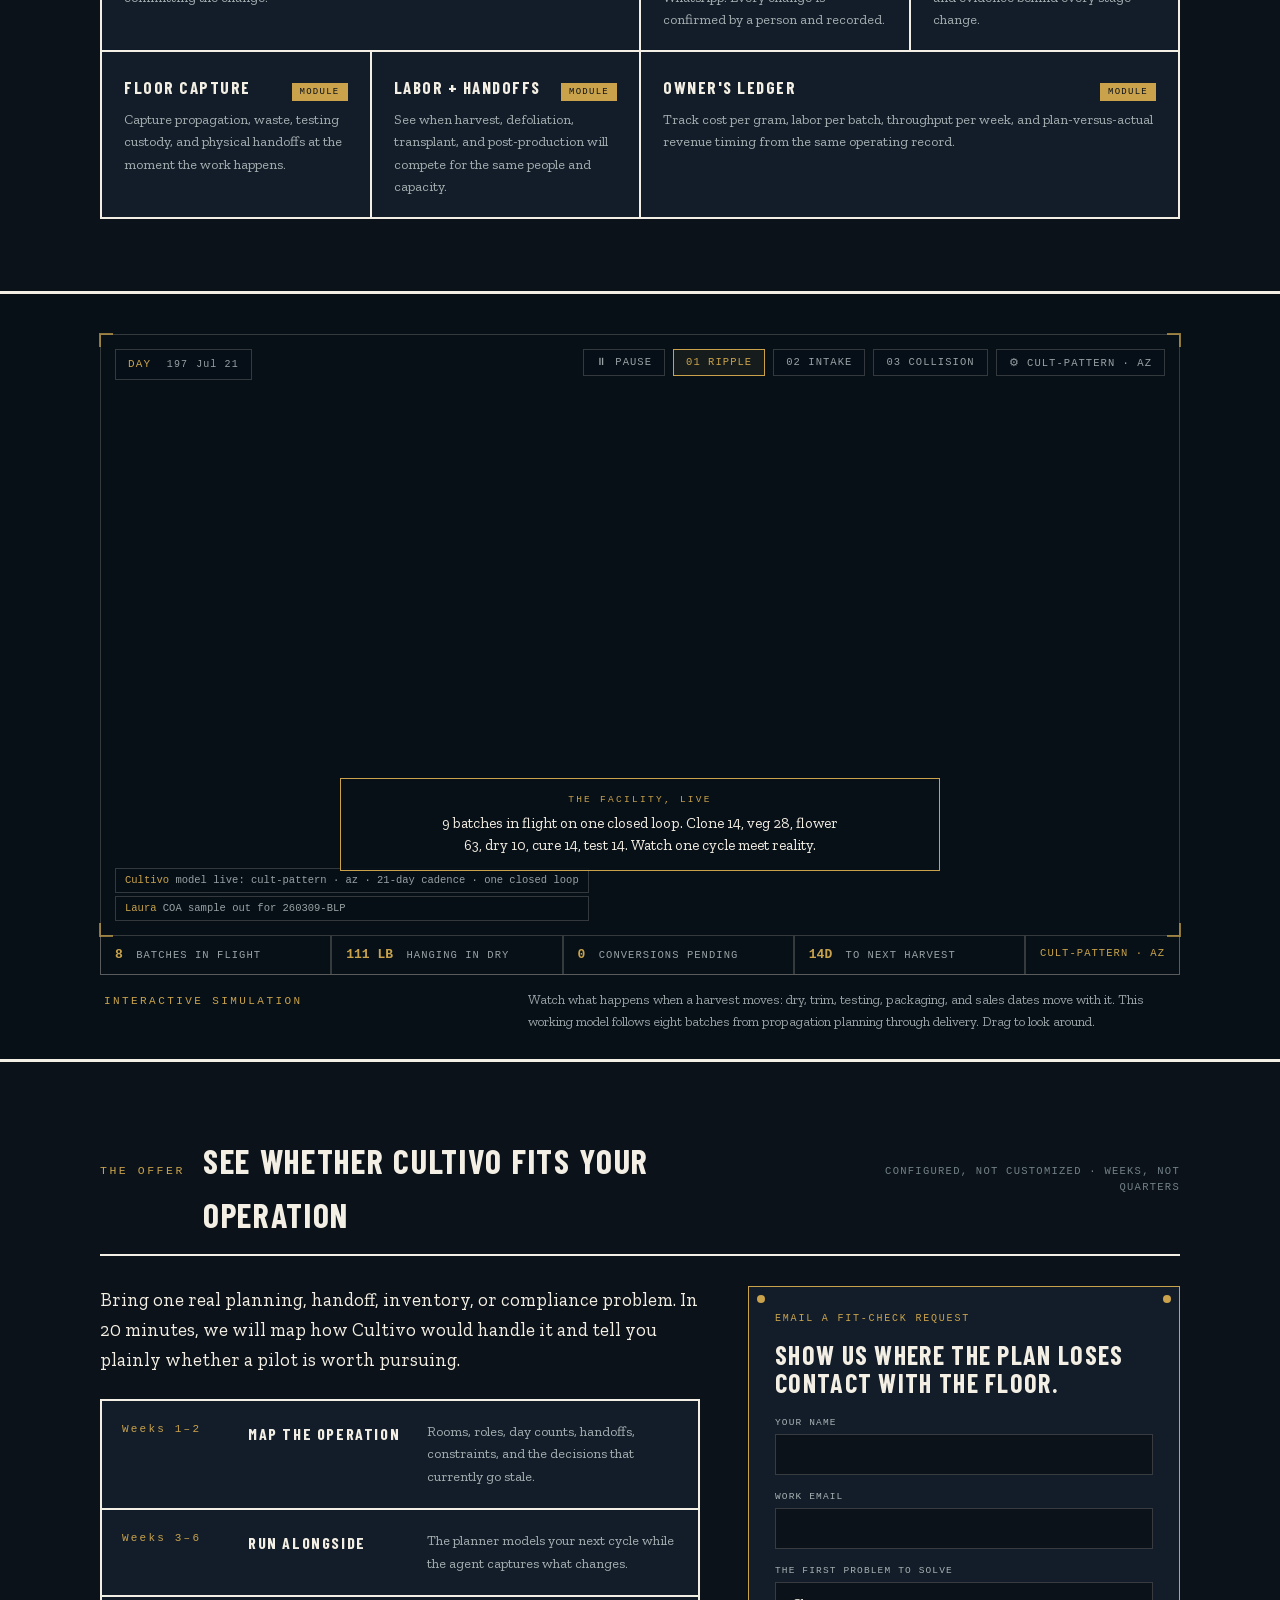
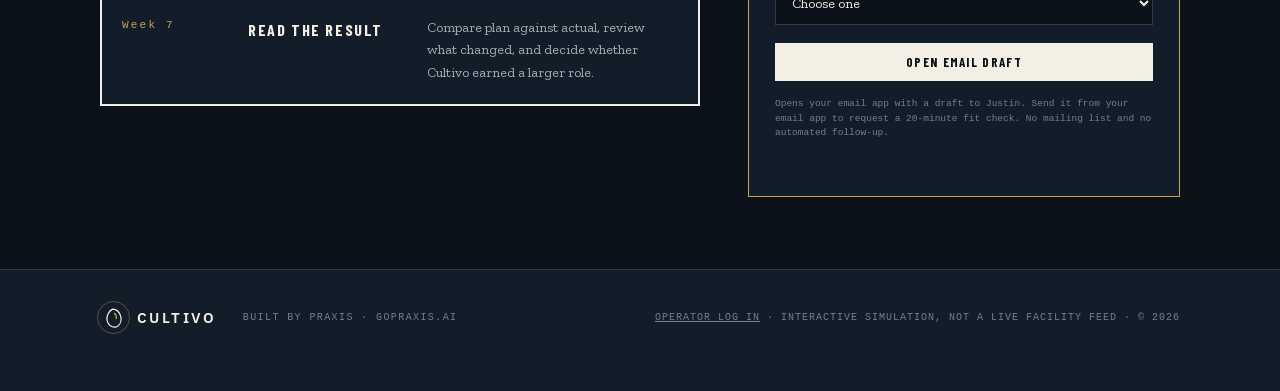
==== commit 2cb328be: "Prioritize planner proof and human confirmation over repeated marketing sections" ====
--- a/index.html
+++ b/index.html
@@ -27,12 +27,11 @@
   </a>
   <span class="tag">Machine-age agriculture</span>
   <nav>
-    <a href="#machine-sec">How it works</a>
-    <a href="#agent">The agent</a>
+    <a href="#agent">How it works</a>
     <a href="#planner">The planner</a>
     <a href="#modules">Modules</a>
     <a href="https://app.cultivo.ag">Operator log in</a>
-    <a class="cta" href="#walkthrough">Book a fit check</a>
+    <a class="cta" href="#walkthrough">Email a fit-check request</a>
   </nav>
 </div></header>
 
@@ -42,37 +41,79 @@
   <p class="sub">Keep production plans, floor activity, inventory, and sellable dates in sync.</p>
   <p class="subsub">Confirm changes in Slack or WhatsApp. Cultivo updates the plan and records the decision.</p>
   <div class="ctas">
-    <a class="cta" href="#walkthrough">Book a 20-minute fit check</a>
+    <a class="cta" href="#walkthrough">Email a fit-check request</a>
     <a class="cta ghost" href="#planner">See the production planner</a>
   </div>
 </div>
 
-<!-- ============ CLIENT OUTCOMES + EARLY PROOF ============ -->
-<section class="outcome-band" aria-labelledby="outcomes-title"><div class="shell">
-  <div class="sec-head outcome-head"><span class="figno">What changes</span><h2 id="outcomes-title">Know what is happening—and what changes next</h2><span class="side">from the floor to the sellable date</span></div>
-  <div class="outcome-grid">
-    <article class="outcome-card">
-      <span class="outcome-no">01</span>
-      <h3>Keep sellable dates current</h3>
-      <p>When harvest moves, Cultivo updates dry, trim, testing, packaging, and the date sales can confidently promise.</p>
-    </article>
-    <article class="outcome-card">
-      <span class="outcome-no">02</span>
-      <h3>Catch downstream conflicts early</h3>
-      <p>Cultivo warns the next crew before a delayed harvest creates a room, labor, or dry-capacity conflict.</p>
-    </article>
-    <article class="outcome-card">
-      <span class="outcome-no">03</span>
-      <h3>Capture the record as work happens</h3>
-      <p>Your crew answers one plain question. Cultivo updates the plan and records who confirmed the change.</p>
-    </article>
-  </div>
-  <div class="proof-rail" aria-label="Cultivo operating record">
-    <div><b>16 mo</b><span>running production</span></div>
-    <div><b>200+</b><span>batches tracked</span></div>
-    <div><b>117</b><span>strains in the record</span></div>
-    <div><b>50,316</b><span>clean ledger rows</span></div>
-    <p><span>Field record · licensed Arizona operator</span></p>
+<!-- ============ PROOF ============ -->
+<div class="proof-band" id="planner"><div class="shell">
+  <div class="sec-head" style="border-color:var(--wire);"><span class="figno" style="color:var(--brass-lum)">The planner</span><h2 style="color:var(--lum)">See the production schedule</h2></div>
+  <div class="planner-proof-frame">
+    <span class="m-corner tl"></span><span class="m-corner tr"></span><span class="m-corner bl"></span><span class="m-corner br"></span>
+    <img class="planner-shot planner-shot--light" src="assets/planner-schedule-live.jpg" alt="The current Cultivo Production Planner schedule showing 32 seeded cycles across propagation, veg, flower, and dry rooms, with live capacity and conflict indicators">
+  </div>
+  <div class="m-caption-plate" style="margin-bottom:34px;">
+    <span class="figno">Production Planner · seeded schedule</span>
+    <span class="figtext">See 32 cycles across propagation, veg, flower, and dry in one current schedule. The planner surfaces room conflicts, clone demand, upcoming flips and harvests, and the exact weeks where capacity collides. Seeded demo data; no customer record is shown.</span>
+  </div>
+</div></div>
+
+<!-- ============ THE AGENT ============ -->
+<div class="agent-band" id="agent"><div class="shell">
+  <div class="sec-head"><span class="figno" style="color:var(--brass-lum)">The agent</span><h2>A person confirms the change</h2></div>
+  <div class="agent-grid">
+    <div>
+      <p class="lede">When something drifts, Cultivo asks the accountable person one plain question. After confirmation, it updates the affected dates, records who approved the change, and tells downstream teams what moved.</p>
+      <p>Compliance decisions stay with your team.</p>
+    </div>
+    <div class="slackmock">
+      <div class="sm-head">Illustrative conversation · direct message</div>
+      <div class="sm-msg">
+        <span class="ava"><svg width="20" height="20" viewBox="0 0 24 24" fill="none" stroke="#C9A24B" stroke-width="1.5"><circle cx="12" cy="9" r="5"/><line x1="12" y1="1.5" x2="12" y2="4"/><circle cx="12" cy="1.5" r="1" fill="#C9A24B" stroke="none"/><rect x="7" y="14" width="10" height="7" rx="1"/><circle cx="10" cy="9" r="1" fill="#C9A24B" stroke="none"/><circle cx="14" cy="9" r="1" fill="#C9A24B" stroke="none"/></svg></span>
+        <div class="bd"><div class="nm">Cultivo Agent</div>
+        <div class="tx">Morning. Trichome check on <span class="mono">260420-DGW</span> says it wants 2 more days, so harvest is drifting past plan. Push harvest and ripple the downstream schedule?</div></div>
+      </div>
+      <div class="sm-actions"><span class="sm-chip on">Yes, push it</span><span class="sm-chip">Not yet</span></div>
+      <div class="sm-msg">
+        <span class="ava human">A</span>
+        <div class="bd"><div class="nm human">Andrew (Cultivation)</div><div class="tx">yes</div></div>
+      </div>
+      <div class="sm-receipt">✓ Harvest d105 → d107. Dry, trim, cure, test and packaging moved. Sales sees the new sellable date. Receipt #4187 on the ledger.</div>
+    </div>
+  </div>
+</div></div>
+
+<!-- ============ PROBLEM + LOOP ============ -->
+<section class="paper problem-loop"><div class="shell">
+  <div class="sec-head"><span class="figno">The problem</span><h2>Built around crew conversations</h2><span class="side">field notes · recorded interviews and facility walks</span></div>
+  <div class="quotes" style="margin-top:26px;">
+    <div class="q"><div class="qt">"Information moves through conversations, not systems."</div><div class="qa">Operator interview, licensed Arizona facility</div></div>
+  </div>
+  <p class="micro" style="font-family:var(--mono);font-size:10px;color:var(--faint);letter-spacing:.08em;margin-top:10px;">Quote from a recorded operator interview, 2026. Role kept anonymous.</p>
+</div></section>
+
+<!-- ============ FIELD RECORD ============ -->
+<div class="proof-band"><div class="shell">
+  <div class="sec-head"><span class="figno">Field record</span><h2>From a licensed Arizona operation</h2></div>
+  <div class="case-shift">
+    <article><span>Before Cultivo</span><h3>The plan and the floor told different stories</h3><p>Schedules, crew conversations, and compliance records described the same facility differently. Every delay required someone to reconstruct what changed and who needed to know.</p></article>
+    <div class="case-arrow" aria-hidden="true">→</div>
+    <article class="case-after"><span>Recorded result</span><h3>One complete record from planning through compliance</h3><p>Across 16 months, Cultivo tracked 200+ batches and 117 strains, then exported 50,316 clean ledger rows for compliance on the first pass.</p></article>
+  </div>
+  <p class="proof-line">The Production Planner is now in pilot at a Canadian research facility with a cultivation-science consultancy.</p>
+</div></div>
+
+<!-- ============ MODULES ============ -->
+<section class="paper" id="modules" style="padding-top:0;"><div class="shell">
+  <div class="sec-head"><span class="figno">The system</span><h2>Tools for the operating record</h2><span class="side">core platform · practical modules</span></div>
+  <div class="bento" style="margin-top:26px;">
+    <div class="mod wide"><div class="mh"><h3>Production Planner</h3><span class="mtag core">Core</span></div><p>Plan cycles against real room windows, mother capacity, and downstream constraints. When work moves, see every affected date and conflict before committing the change.</p></div>
+    <div class="mod"><div class="mh"><h3>The Agent</h3><span class="mtag core">Core</span></div><p>Collect floor updates and send morning briefs in Slack or WhatsApp. Every change is confirmed by a person and recorded.</p></div>
+    <div class="mod"><div class="mh"><h3>Inventory Ledger</h3><span class="mtag core">Core</span></div><p>Maintain seed-to-sale chain of custody with mass-balance checks and evidence behind every stage change.</p></div>
+    <div class="mod"><div class="mh"><h3>Floor Capture</h3><span class="mtag">Module</span></div><p>Capture propagation, waste, testing custody, and physical handoffs at the moment the work happens.</p></div>
+    <div class="mod"><div class="mh"><h3>Labor + Handoffs</h3><span class="mtag">Module</span></div><p>See when harvest, defoliation, transplant, and post-production will compete for the same people and capacity.</p></div>
+    <div class="mod wide"><div class="mh"><h3>Owner's Ledger</h3><span class="mtag">Module</span></div><p>Track cost per gram, labor per batch, throughput per week, and plan-versus-actual revenue timing from the same operating record.</p></div>
   </div>
 </div></section>
 
@@ -106,241 +147,9 @@
   </div>
   <div id="mkpi"></div>
   <div class="m-caption-plate">
-    <span class="figno">Fig. 0 — The facility, live</span>
+    <span class="figno">Interactive simulation</span>
     <span class="figtext">Watch what happens when a harvest moves: dry, trim, testing, packaging, and sales dates move with it. This working model follows eight batches from propagation planning through delivery. Drag to look around.</span>
   </div>
-</div></div>
-
-<!-- ============ PROBLEM + LOOP ============ -->
-<section class="paper problem-loop"><div class="shell">
-  <div class="sec-head"><span class="figno">The problem</span><h2>Every grow runs on two sets of books</h2><span class="side">field notes · recorded interviews and facility walks</span></div>
-  <p class="lede">Your plan lives in the schedule. Reality lives with the crew. When a harvest, room, or handoff changes, downstream teams usually learn too late. Cultivo closes that gap without asking growers to live in another system.</p>
-  <div class="quotes" style="margin-top:26px;">
-    <div class="q"><div class="qt">"Information moves through conversations, not systems."</div><div class="qa">Operator interview, licensed Arizona facility</div></div>
-  </div>
-  <p class="micro" style="font-family:var(--mono);font-size:10px;color:var(--faint);letter-spacing:.08em;margin-top:10px;">Quote from a recorded operator interview, 2026. Role kept anonymous.</p>
-  <div class="sec-head loop-head"><span class="figno">How it works</span><h2>Plan, capture, respond</h2><span class="side">one confirmed change updates the operation</span></div>
-  <div class="loop">
-    <div class="lp"><h3>Plan</h3><p>Build cycles against real room windows, mother capacity, day counts, and downstream constraints.</p></div>
-    <div class="arrow">→</div>
-    <div class="lp"><h3>Capture</h3><p>Record harvests, moves, weights, and waste at the door, on a phone, or by answering the agent. Completing the work is the log entry.</p></div>
-    <div class="arrow">→</div>
-    <div class="lp"><h3>Respond</h3><p>Update every affected room, handoff, capacity forecast, and sellable date—then use the completed cycle to improve the next plan.</p></div>
-  </div>
-  <div class="loop-return">↩ every completed cycle improves the next plan ↩</div>
-</div></section>
-
-<!-- ============ THE AGENT ============ -->
-<div class="agent-band" id="agent"><div class="shell">
-  <div class="sec-head"><span class="figno" style="color:var(--brass-lum)">The agent</span><h2>Keep the plan current without chasing updates</h2></div>
-  <div class="agent-grid">
-    <div>
-      <p class="lede">When something drifts, Cultivo asks the accountable person one plain question. After confirmation, it updates the affected dates, records who approved the change, and tells downstream teams what moved.</p>
-      <ul>
-        <li><b>It asks before it writes.</b> A person confirms every proposed change. Cultivo records the approval and never edits the operation silently.</li>
-        <li><b>It speaks the crew's language.</b> Harvest pushed two days? Clones cut this morning? Plants moved to veg? Answer in a sentence; Cultivo handles the update.</li>
-        <li><b>It surfaces conflicts without stopping work.</b> The crew keeps moving while Cultivo sends the right issue to the right person.</li>
-        <li><b>It works where the crew already talks.</b> Use Slack or WhatsApp without rolling out another floor application.</li>
-      </ul>
-      <div style="display:flex;align-items:center;gap:18px;margin-top:26px;">
-        <svg width="92" height="118" viewBox="0 0 92 118" fill="none" stroke="#C9A24B" stroke-width="1.6" aria-label="Otto, the Cultivo agent, drawn as a machine-age robot">
-          <line x1="46" y1="4" x2="46" y2="14"/><circle cx="46" cy="4" r="2.4" fill="#C9A24B" stroke="none"/>
-          <rect x="26" y="14" width="40" height="30" rx="7"/>
-          <circle cx="38" cy="28" r="3.6"/><circle cx="54" cy="28" r="3.6"/>
-          <line x1="34" y1="37" x2="58" y2="37"/>
-          <line x1="42" y1="44" x2="42" y2="50"/><line x1="50" y1="44" x2="50" y2="50"/>
-          <rect x="22" y="50" width="48" height="38" rx="4"/>
-          <circle cx="46" cy="66" r="9"/><line x1="46" y1="66" x2="51" y2="61"/>
-          <circle cx="27.5" cy="55" r="1.2" fill="#C9A24B" stroke="none"/><circle cx="64.5" cy="55" r="1.2" fill="#C9A24B" stroke="none"/>
-          <circle cx="27.5" cy="83" r="1.2" fill="#C9A24B" stroke="none"/><circle cx="64.5" cy="83" r="1.2" fill="#C9A24B" stroke="none"/>
-          <line x1="22" y1="58" x2="10" y2="70"/><line x1="10" y1="70" x2="10" y2="80"/>
-          <line x1="70" y1="58" x2="82" y2="70"/><rect x="78" y="70" width="8" height="12" rx="2"/>
-          <rect x="30" y="88" width="12" height="14"/><rect x="50" y="88" width="12" height="14"/>
-          <rect x="24" y="102" width="44" height="9" rx="4.5"/>
-          <circle cx="32" cy="106.5" r="2.2"/><circle cx="46" cy="106.5" r="2.2"/><circle cx="60" cy="106.5" r="2.2"/>
-        </svg>
-        <div>
-          <div style="font-family:var(--mono);font-size:10px;letter-spacing:.2em;color:var(--brass-lum);text-transform:uppercase;">Otto · unit 001</div>
-          <div style="font-size:13px;color:#B8BBB7;max-width:34ch;margin-top:4px;">Cultivo's operating agent, on duty since 2025. It sends morning briefs, asks for confirmation, and leaves compliance decisions with your team.</div>
-        </div>
-      </div>
-    </div>
-    <div class="slackmock">
-      <div class="sm-head"># direct message · 6:47 AM</div>
-      <div class="sm-msg">
-        <span class="ava"><svg width="20" height="20" viewBox="0 0 24 24" fill="none" stroke="#C9A24B" stroke-width="1.5"><circle cx="12" cy="9" r="5"/><line x1="12" y1="1.5" x2="12" y2="4"/><circle cx="12" cy="1.5" r="1" fill="#C9A24B" stroke="none"/><rect x="7" y="14" width="10" height="7" rx="1"/><circle cx="10" cy="9" r="1" fill="#C9A24B" stroke="none"/><circle cx="14" cy="9" r="1" fill="#C9A24B" stroke="none"/></svg></span>
-        <div class="bd"><div class="nm">Cultivo Agent</div>
-        <div class="tx">Morning. Trichome check on <span class="mono">260420-DGW</span> says it wants 2 more days, so harvest is drifting past plan. Push harvest and ripple the downstream schedule?</div></div>
-      </div>
-      <div class="sm-actions"><span class="sm-chip on">Yes, push it</span><span class="sm-chip">Not yet</span></div>
-      <div class="sm-msg">
-        <span class="ava human">A</span>
-        <div class="bd"><div class="nm human">Andrew (Cultivation)</div><div class="tx">yes</div></div>
-      </div>
-      <div class="sm-receipt">✓ Harvest d105 → d107. Dry, trim, cure, test and packaging moved. Sales sees the new sellable date. Receipt #4187 on the ledger.</div>
-    </div>
-  </div>
-</div></div>
-
-<!-- ============ FIG 1 SCHEMATIC ============ -->
-<section class="paper" id="fig1"><div class="shell">
-  <div class="sec-head"><span class="figno">Fig. 1</span><h2>See where the operation connects</h2><span class="side">rooms · crews · downstream dependencies</span></div>
-  <div class="schewrap">
-    <svg viewBox="0 0 980 420" xmlns="http://www.w3.org/2000/svg" font-family="ui-monospace,Menlo,monospace">
-      <defs>
-        <pattern id="hatch" width="7" height="7" patternTransform="rotate(45)" patternUnits="userSpaceOnUse">
-          <line x1="0" y1="0" x2="0" y2="7" stroke="#33444F" stroke-width="1"/>
-        </pattern>
-        <marker id="arr" viewBox="0 0 10 10" refX="9" refY="5" markerWidth="7" markerHeight="7" orient="auto-start-reverse">
-          <path d="M 0 1 L 9 5 L 0 9" fill="none" stroke="#C9A24B" stroke-width="1.6"/>
-        </marker>
-      </defs>
-      <!-- outer wall -->
-      <rect x="18" y="18" width="944" height="384" fill="none" stroke="#F4EFE4" stroke-width="2.5"/>
-      <rect x="26" y="26" width="928" height="368" fill="none" stroke="#33444F" stroke-width="1"/>
-      <!-- corridor -->
-      <rect x="40" y="188" width="900" height="44" fill="url(#hatch)" opacity=".35"/>
-      <text x="490" y="214" text-anchor="middle" font-size="10" letter-spacing="4" fill="#728087">CORRIDOR</text>
-      <!-- top row rooms -->
-      <g stroke="#F4EFE4" stroke-width="1.8" fill="#121D29">
-        <rect x="46"  y="44" width="90"  height="128"/>
-        <rect x="146" y="44" width="108" height="128"/>
-        <rect x="264" y="44" width="118" height="128"/>
-        <rect x="392" y="44" width="128" height="128"/>
-        <rect x="530" y="44" width="128" height="128"/>
-        <rect x="668" y="44" width="128" height="128"/>
-        <rect x="806" y="44" width="128" height="128"/>
-      </g>
-      <!-- bottom row rooms -->
-      <g stroke="#F4EFE4" stroke-width="1.8" fill="#121D29">
-        <rect x="806" y="248" width="128" height="128"/>
-        <rect x="668" y="248" width="128" height="128"/>
-        <rect x="530" y="248" width="128" height="128"/>
-        <rect x="392" y="248" width="128" height="128"/>
-        <rect x="254" y="248" width="128" height="128"/>
-        <rect x="86"  y="248" width="158" height="128"/>
-      </g>
-      <!-- room labels -->
-      <g font-size="11" fill="#F4EFE4" text-anchor="middle" font-weight="bold" letter-spacing="1">
-        <text x="91"  y="102">PLAN</text>
-        <text x="200" y="102">MOTHERS</text>
-        <text x="323" y="102">CLONE</text>
-        <text x="456" y="102">VEG</text>
-        <text x="594" y="102">FLOWER 01</text>
-        <text x="732" y="102">FLOWER 02</text>
-        <text x="870" y="102">FLOWER 03</text>
-        <text x="870" y="306">DRY</text>
-        <text x="732" y="306">BUCK+TRIM</text>
-        <text x="594" y="306">CURE</text>
-        <text x="456" y="306">TEST VAULT</text>
-        <text x="318" y="306">PACKAGING</text>
-        <text x="165" y="306">DISPATCH</text>
-      </g>
-      <!-- sub labels -->
-      <g font-size="8.5" fill="#728087" text-anchor="middle" letter-spacing="1">
-        <text x="91"  y="118">PLANNER</text>
-        <text x="200" y="118">STOCK PLANTS</text>
-        <text x="323" y="118">PROPAGATION</text>
-        <text x="456" y="118">14–42 DAYS</text>
-        <text x="594" y="118">63 DAYS</text>
-        <text x="732" y="118">63 DAYS</text>
-        <text x="870" y="118">63 DAYS</text>
-        <text x="870" y="322">10 DAYS</text>
-        <text x="732" y="322">5 DAYS</text>
-        <text x="594" y="322">14 DAYS</text>
-        <text x="456" y="322">COA · 14 DAYS</text>
-        <text x="318" y="322">JARS · MYLAR</text>
-        <text x="165" y="322">5–7 DAY SLA</text>
-      </g>
-      <!-- flow arrows top -->
-      <g stroke="#C9A24B" stroke-width="1.6" fill="none">
-        <line x1="136" y1="108" x2="144" y2="108" marker-end="url(#arr)"/>
-        <line x1="254" y1="108" x2="262" y2="108" marker-end="url(#arr)"/>
-        <line x1="382" y1="108" x2="390" y2="108" marker-end="url(#arr)"/>
-        <line x1="520" y1="108" x2="528" y2="108" marker-end="url(#arr)"/>
-        <line x1="658" y1="108" x2="666" y2="108" marker-end="url(#arr)"/>
-        <line x1="796" y1="108" x2="804" y2="108" marker-end="url(#arr)"/>
-        <!-- down to dry -->
-        <path d="M 870 172 L 870 246" marker-end="url(#arr)"/>
-        <!-- bottom row right-to-left -->
-        <line x1="806" y1="312" x2="798" y2="312" marker-end="url(#arr)"/>
-        <line x1="668" y1="312" x2="660" y2="312" marker-end="url(#arr)"/>
-        <line x1="530" y1="312" x2="522" y2="312" marker-end="url(#arr)"/>
-        <line x1="392" y1="312" x2="384" y2="312" marker-end="url(#arr)"/>
-        <line x1="254" y1="312" x2="246" y2="312" marker-end="url(#arr)"/>
-        <!-- out the door -->
-        <path d="M 86 312 L 44 312" marker-end="url(#arr)" stroke-dasharray="4 4"/>
-      </g>
-      <!-- numbered callouts -->
-      <g font-size="10.5" font-weight="bold">
-        <g fill="#121D29" stroke="#C9A24B" stroke-width="1.6">
-          <circle cx="56" cy="56" r="9"/><circle cx="156" cy="56" r="9"/><circle cx="274" cy="56" r="9"/><circle cx="402" cy="56" r="9"/>
-          <circle cx="540" cy="56" r="9"/><circle cx="816" cy="260" r="9"/><circle cx="678" cy="260" r="9"/>
-          <circle cx="540" cy="260" r="9"/><circle cx="402" cy="260" r="9"/><circle cx="264" cy="260" r="9"/><circle cx="96" cy="260" r="9"/>
-        </g>
-        <g fill="#C9A24B" text-anchor="middle">
-          <text x="56" y="60">1</text><text x="156" y="60">2</text><text x="274" y="60">3</text><text x="402" y="60">4</text>
-          <text x="540" y="60">5</text><text x="816" y="264">6</text><text x="678" y="264">7</text>
-          <text x="540" y="264">8</text><text x="402" y="264">9</text><text x="264" y="264">10</text><text x="96" y="264">11</text>
-        </g>
-      </g>
-      <!-- title block -->
-      <g>
-        <rect x="694" y="380" width="260" height="20" fill="#182735" stroke="#F4EFE4" stroke-width="1.5"/>
-        <text x="704" y="394" font-size="8.5" letter-spacing="1.4" fill="#F4EFE4">CULTIVO MK.I · FACILITY SCHEMATIC</text>
-      </g>
-    </svg>
-  </div>
-  <details class="facility-detail">
-    <summary>See Cultivo's coverage, station by station</summary>
-  <table class="legend">
-    <tr><th style="width:36px">№</th><th>Station</th><th>Crew</th><th>What the agent watches</th><th style="width:110px">Service status</th></tr>
-    <tr><td class="no">1</td><td><b>Production Planner</b></td><td class="crew">Cultivation Mgr · Owner</td><td>Demand vs room windows, mother allocation, every delay's ripple through the schedule</td><td><span class="wbadge w-live">in service</span></td></tr>
-    <tr><td class="no">2</td><td><b>Mother room</b></td><td class="crew">Cultivation Mgr</td><td>Mother health and true cut capacity; audits availability 5 days before every required cut</td><td><span class="wbadge w-live">in service</span></td></tr>
-    <tr><td class="no">3</td><td><b>Clone / propagation</b></td><td class="crew">Cult Tech</td><td>Guided intake by chat: every cut becomes a permanent record the moment it happens</td><td><span class="wbadge w-build">on the bench</span></td></tr>
-    <tr><td class="no">4</td><td><b>Veg</b></td><td class="crew">Cult Tech</td><td>Transplants and culls captured by conversation; no more mystery plants</td><td><span class="wbadge w-soon">tooling up</span></td></tr>
-    <tr><td class="no">5</td><td><b>Flower 01–03</b></td><td class="crew">Cult Tech · Cult Mgr</td><td>Stale stages, overdue rooms, feed and IPM rhythm, labor collisions on the calendar</td><td><span class="wbadge w-live">in service</span></td></tr>
-    <tr><td class="no">6</td><td><b>Dry</b></td><td class="crew">Post-Production Mgr</td><td>The cultivation-to-post-production handoff; dry-line conflicts before they happen</td><td><span class="wbadge w-live">in service</span></td></tr>
-    <tr><td class="no">7</td><td><b>Buck + trim</b></td><td class="crew">Prod Techs · PP Mgr</td><td>Reserve, work, weigh, finalize; conversion by strain by operator feeds the outcome ledger</td><td><span class="wbadge w-live">in service</span></td></tr>
-    <tr><td class="no">8</td><td><b>Cure</b></td><td class="crew">Post-Production Mgr</td><td>Cure timing and conditions against spec</td><td><span class="wbadge w-soon">tooling up</span></td></tr>
-    <tr><td class="no">9</td><td><b>Test vault</b></td><td class="crew">Post-Production Mgr</td><td>Sample custody, COA status, potency answers in plain language</td><td><span class="wbadge w-live">in service</span></td></tr>
-    <tr><td class="no">10</td><td><b>Packaging</b></td><td class="crew">Prod Techs</td><td>Formats, labels at completion, jurisdiction label rules, misclick-proof submits</td><td><span class="wbadge w-live">in service</span></td></tr>
-    <tr><td class="no">11</td><td><b>Dispatch</b></td><td class="crew">PP Mgr · Sales</td><td>Order pipeline risk, the 5-to-7-day promise, manifests, invoices, COAs out the door</td><td><span class="wbadge w-live">in service</span></td></tr>
-  </table>
-  </details>
-</div></section>
-
-<!-- ============ MODULES ============ -->
-<section class="paper" id="modules" style="padding-top:0;"><div class="shell">
-  <div class="sec-head"><span class="figno">The system</span><h2>One operating system, configured for your facility</h2><span class="side">core platform · practical modules</span></div>
-  <p class="lede">Start with the Production Planner, agent, and operating record. Configure Cultivo around your rooms, day counts, strains, labels, language, and the channels your crew already uses.</p>
-  <div class="bento" style="margin-top:26px;">
-    <div class="mod wide"><div class="mh"><h3>Production Planner</h3><span class="mtag core">Core</span></div><p>Plan cycles against real room windows, mother capacity, and downstream constraints. When work moves, see every affected date and conflict before committing the change.</p><div class="mfoot">A current plan your operation can use</div></div>
-    <div class="mod"><div class="mh"><h3>The Agent</h3><span class="mtag core">Core</span></div><p>Collect floor updates and send morning briefs in Slack or WhatsApp. Every change is confirmed by a person and recorded.</p><div class="mfoot">Updates without another floor app</div></div>
-    <div class="mod"><div class="mh"><h3>Inventory Ledger</h3><span class="mtag core">Core</span></div><p>Maintain seed-to-sale chain of custody with mass-balance checks and evidence behind every stage change.</p><div class="mfoot">Audit-ready by construction</div></div>
-    <div class="mod"><div class="mh"><h3>Floor Capture</h3><span class="mtag">Module</span></div><p>Capture propagation, waste, testing custody, and physical handoffs at the moment the work happens.</p><div class="mfoot">A complete record from the floor</div></div>
-    <div class="mod"><div class="mh"><h3>Labor + Handoffs</h3><span class="mtag">Module</span></div><p>See when harvest, defoliation, transplant, and post-production will compete for the same people and capacity.</p><div class="mfoot">Find bottlenecks before the crew does</div></div>
-    <div class="mod wide"><div class="mh"><h3>Owner's Ledger</h3><span class="mtag">Module</span></div><p>Track cost per gram, labor per batch, throughput per week, and plan-versus-actual revenue timing from the same operating record.</p><div class="mfoot">A current view of operating performance</div></div>
-  </div>
-</div></section>
-
-<!-- ============ PROOF ============ -->
-<div class="proof-band" id="planner"><div class="shell">
-  <div class="sec-head" style="border-color:var(--wire);"><span class="figno" style="color:var(--brass-lum)">Field record</span><h2 style="color:var(--lum)">From scattered updates to one complete operating record</h2></div>
-  <div class="planner-proof-frame">
-    <span class="m-corner tl"></span><span class="m-corner tr"></span><span class="m-corner bl"></span><span class="m-corner br"></span>
-    <img class="planner-shot planner-shot--light" src="assets/planner-schedule-live.jpg" alt="The current Cultivo Production Planner schedule showing 32 seeded cycles across propagation, veg, flower, and dry rooms, with live capacity and conflict indicators">
-  </div>
-  <div class="m-caption-plate" style="margin-bottom:34px;">
-    <span class="figno">Fig. 2 — Production Planner · seeded schedule</span>
-    <span class="figtext">See 32 cycles across propagation, veg, flower, and dry in one current schedule. The planner surfaces room conflicts, clone demand, upcoming flips and harvests, and the exact weeks where capacity collides. Seeded demo data; no customer record is shown.</span>
-  </div>
-  <div class="case-shift">
-    <article><span>Before Cultivo</span><h3>The plan and the floor told different stories</h3><p>Schedules, crew conversations, and compliance records described the same facility differently. Every delay required someone to reconstruct what changed and who needed to know.</p></article>
-    <div class="case-arrow" aria-hidden="true">→</div>
-    <article class="case-after"><span>Recorded result</span><h3>One complete record from planning through compliance</h3><p>Across 16 months, Cultivo tracked 200+ batches and 117 strains, then exported 50,316 clean ledger rows for compliance on the first pass.</p></article>
-  </div>
-  <p class="proof-line">The Production Planner is now in pilot at a Canadian research facility with a cultivation-science consultancy.</p>
 </div></div>
 
 <!-- ============ PILOT ============ -->
@@ -356,7 +165,7 @@
       </div>
     </div>
     <form class="walkthrough-form" id="walkthroughForm">
-      <span class="form-kicker">Book a fit check</span>
+      <span class="form-kicker">Email a fit-check request</span>
       <h3>Show us where the plan loses contact with the floor.</h3>
       <label>Your name<input id="leadName" name="name" autocomplete="name" required></label>
       <label>Work email<input id="leadEmail" name="email" type="email" autocomplete="email" required></label>
@@ -370,8 +179,8 @@
           <option>I need help finding the gap</option>
         </select>
       </label>
-      <button class="cta" type="submit">Request a 20-minute fit check</button>
-      <p class="form-note">You will email Justin directly. No mailing list and no automated follow-up.</p>
+      <button class="cta" type="submit">Open email draft</button>
+      <p class="form-note">Opens your email app with a draft to Justin. Send it from your email app to request a 20-minute fit check. No mailing list and no automated follow-up.</p>
       <p class="form-status" id="walkthroughStatus" aria-live="polite"></p>
     </form>
   </div>
@@ -383,7 +192,7 @@
     <span class="cultivo-wordmark">CULTIVO</span>
   </a>
   <span class="fnote">Built by Praxis · gopraxis.ai</span>
-  <span class="right"><a href="https://app.cultivo.ag" style="color:inherit;">Operator log in</a> · Fig. 0 is a working model of the live system · © 2026</span>
+  <span class="right"><a href="https://app.cultivo.ag" style="color:inherit;">Operator log in</a> · Interactive simulation, not a live facility feed · © 2026</span>
 </div></footer>
 
 <script src="app.js"></script>
--- a/styles.css
+++ b/styles.css
@@ -56,7 +56,7 @@
   .text-link:hover{border-bottom-color:var(--brass);}
 
   /* ============ hero ============ */
-  .hero{padding:52px 0 44px;position:relative;}
+  .hero{padding:52px 30px 44px;position:relative;}
   .hero .fig{font-family:var(--mono);font-size:11px;letter-spacing:.24em;color:var(--brass);text-transform:uppercase;}
   .hero h1{font-family:var(--disp);font-weight:700;font-size:clamp(40px,6vw,76px);line-height:.98;letter-spacing:.015em;text-transform:uppercase;margin:16px 0 20px;max-width:17ch;text-wrap:balance;}
   .hero h1 em{font-style:normal;color:var(--brass);}
@@ -283,7 +283,7 @@
   }
   @media(max-width:760px){
     .shell{padding:0 18px;}
-    .hero{padding:36px 0 34px;}
+    .hero{padding:36px 18px 34px;}
     .hero .sub{font-size:17px;}
     #machine{height:430px;}
     .m-controls{left:10px;right:10px;top:auto;bottom:-46px;justify-content:flex-end;}
@@ -312,3 +312,5 @@
     .walkthrough-grid .st{grid-template-columns:1fr;gap:5px;}
     .walkthrough-form{padding:22px 18px;}
   }
+
+  .mast nav a.cta,.mast nav a.cta:hover{color:var(--paper);}
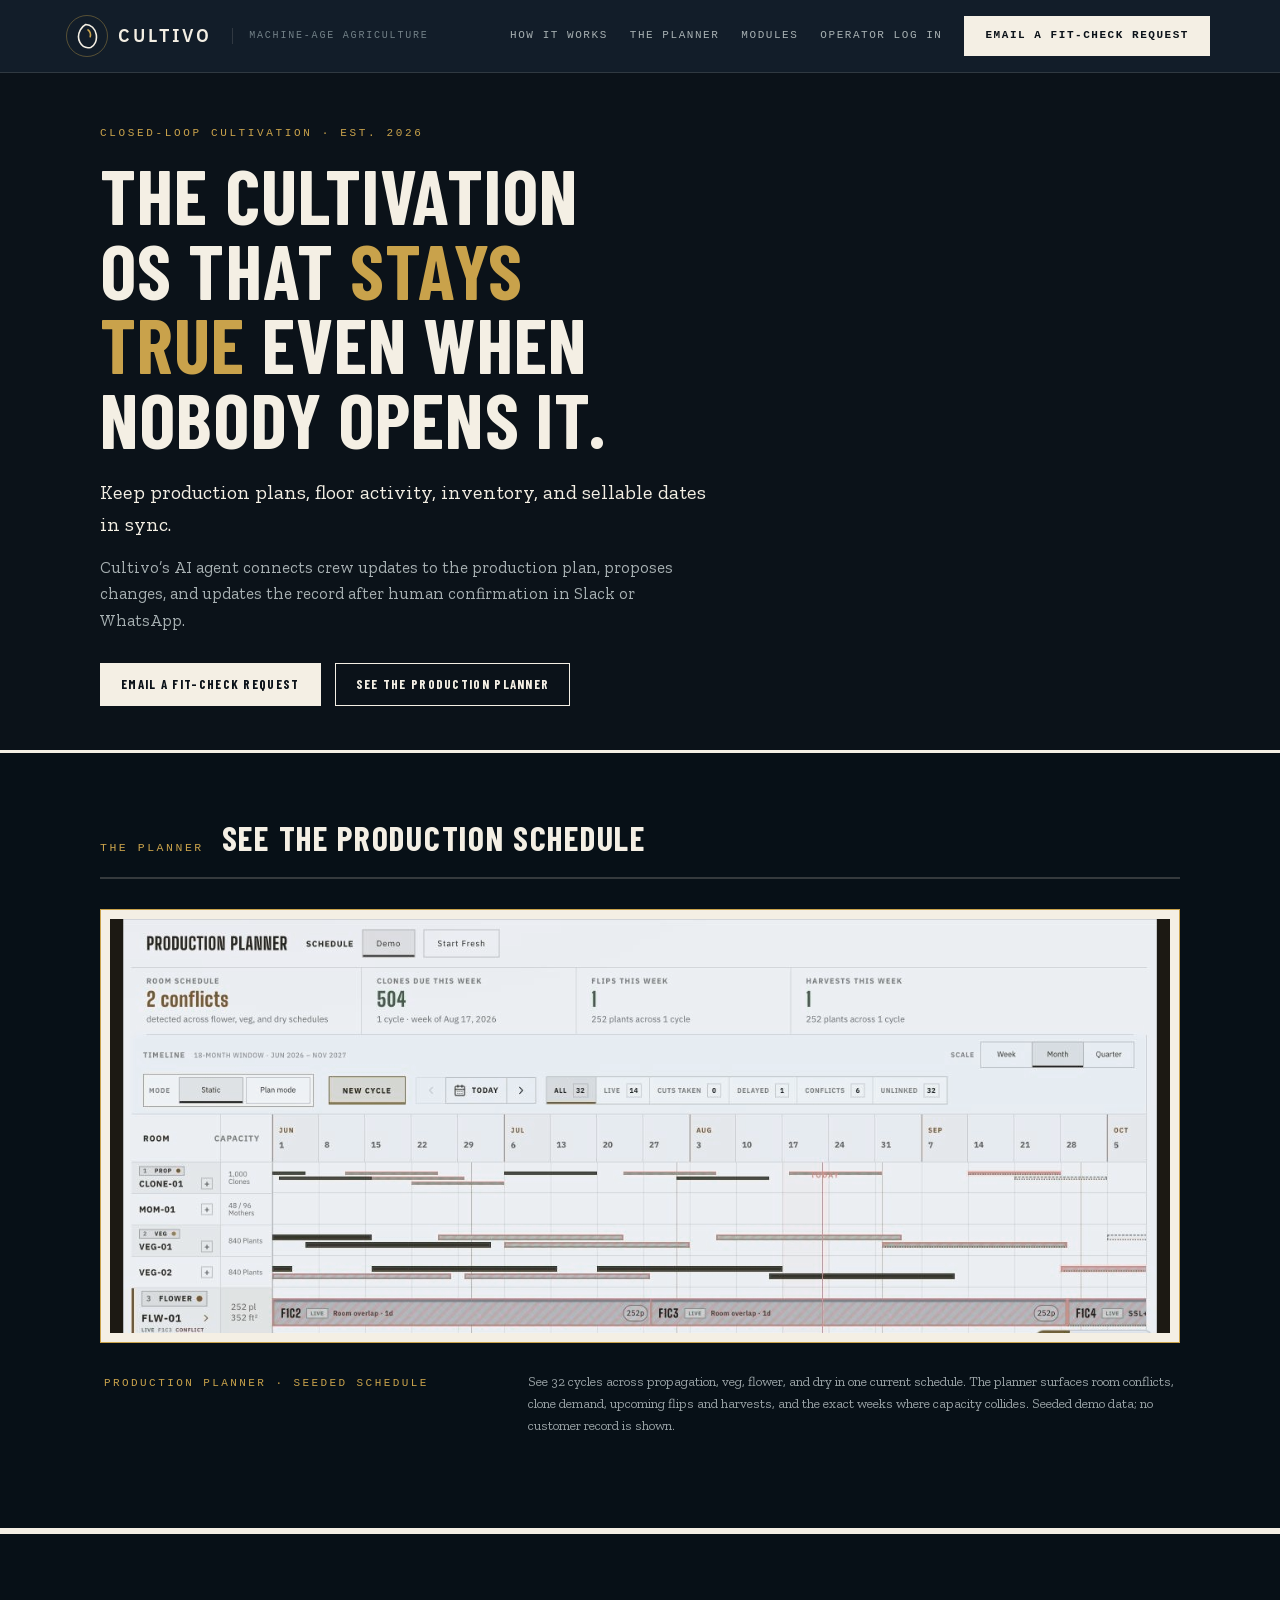
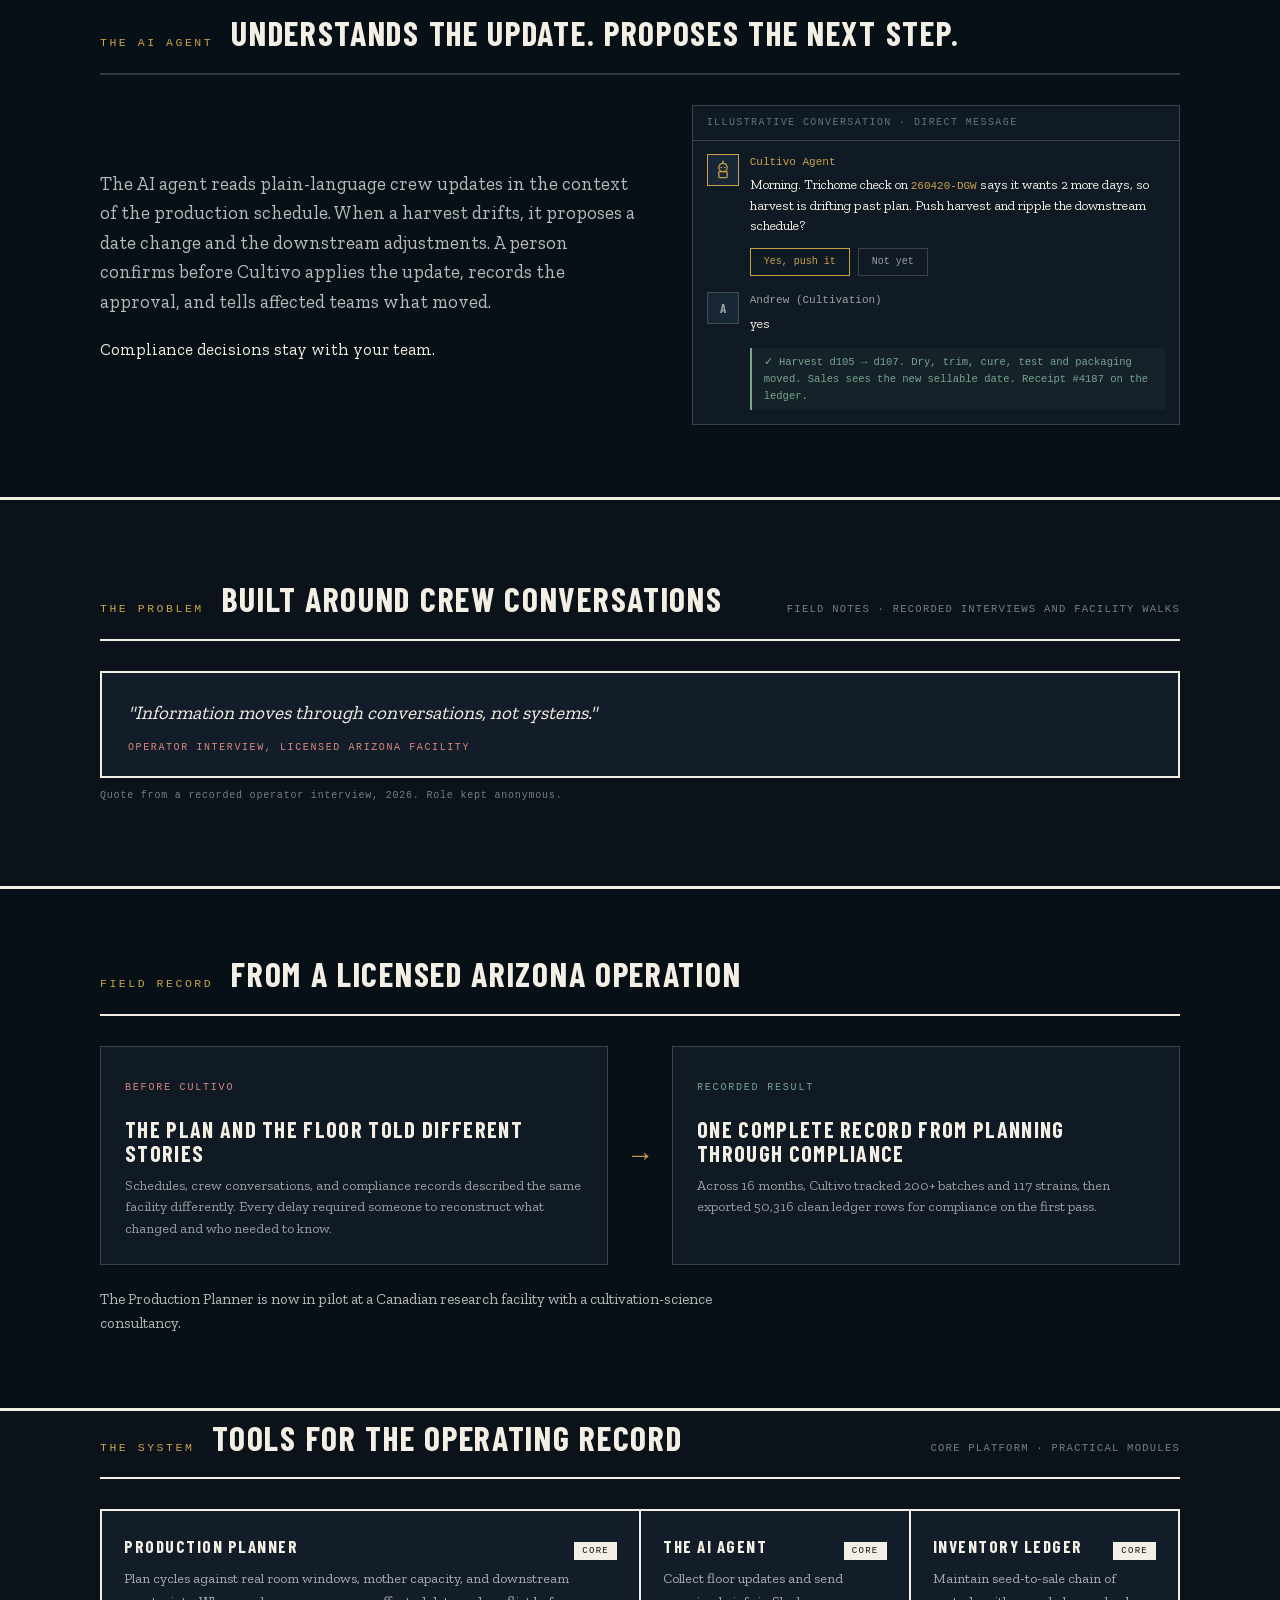
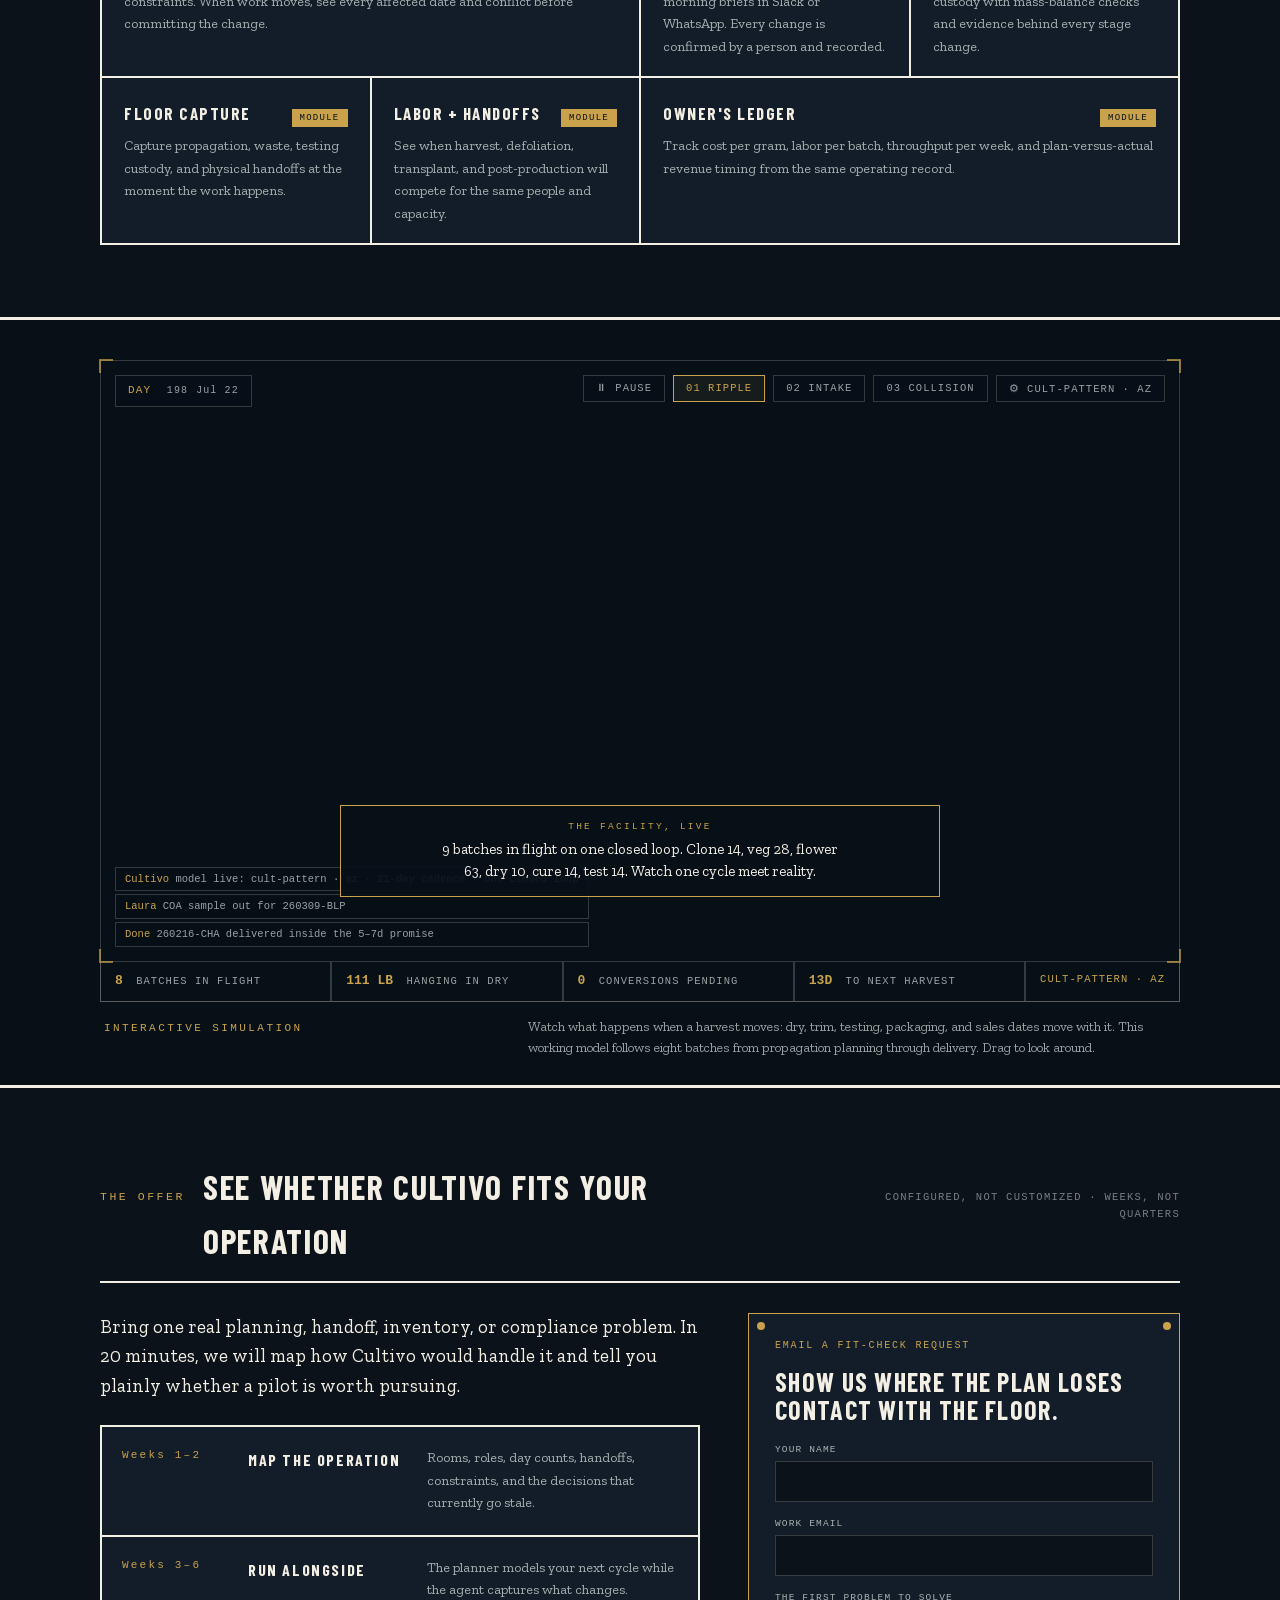
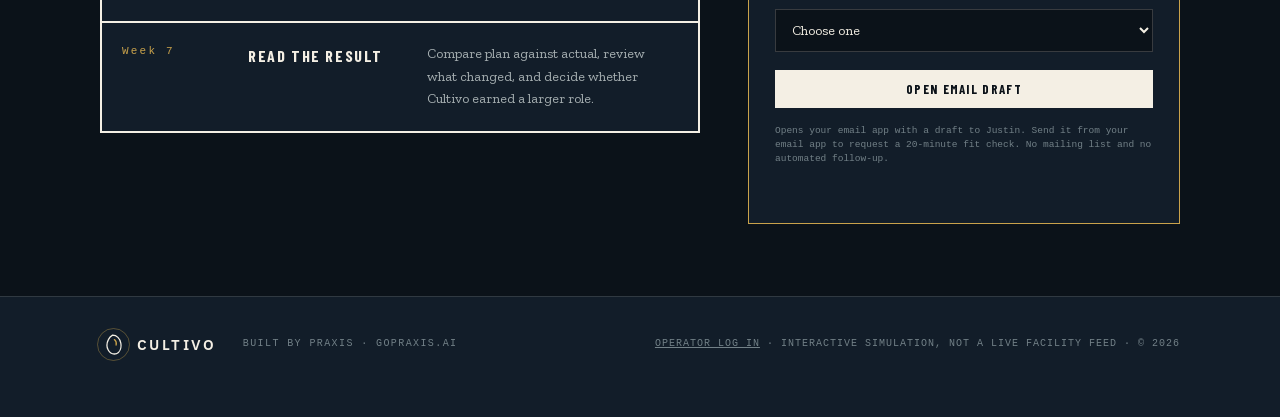
==== commit bfbbebb8: "Make existing AI agent capabilities explicit in marketing copy" ====
--- a/index.html
+++ b/index.html
@@ -39,7 +39,7 @@
   <div class="fig">Closed-loop cultivation · est. 2026</div>
   <h1>The cultivation OS that <em>stays true</em> even when nobody opens it.</h1>
   <p class="sub">Keep production plans, floor activity, inventory, and sellable dates in sync.</p>
-  <p class="subsub">Confirm changes in Slack or WhatsApp. Cultivo updates the plan and records the decision.</p>
+  <p class="subsub">Cultivo’s AI agent connects crew updates to the production plan, proposes changes, and updates the record after human confirmation in Slack or WhatsApp.</p>
   <div class="ctas">
     <a class="cta" href="#walkthrough">Email a fit-check request</a>
     <a class="cta ghost" href="#planner">See the production planner</a>
@@ -61,10 +61,10 @@
 
 <!-- ============ THE AGENT ============ -->
 <div class="agent-band" id="agent"><div class="shell">
-  <div class="sec-head"><span class="figno" style="color:var(--brass-lum)">The agent</span><h2>A person confirms the change</h2></div>
+  <div class="sec-head"><span class="figno" style="color:var(--brass-lum)">The AI agent</span><h2>Understands the update. Proposes the next step.</h2></div>
   <div class="agent-grid">
     <div>
-      <p class="lede">When something drifts, Cultivo asks the accountable person one plain question. After confirmation, it updates the affected dates, records who approved the change, and tells downstream teams what moved.</p>
+      <p class="lede">The AI agent reads plain-language crew updates in the context of the production schedule. When a harvest drifts, it proposes a date change and the downstream adjustments. A person confirms before Cultivo applies the update, records the approval, and tells affected teams what moved.</p>
       <p>Compliance decisions stay with your team.</p>
     </div>
     <div class="slackmock">
@@ -109,7 +109,7 @@
   <div class="sec-head"><span class="figno">The system</span><h2>Tools for the operating record</h2><span class="side">core platform · practical modules</span></div>
   <div class="bento" style="margin-top:26px;">
     <div class="mod wide"><div class="mh"><h3>Production Planner</h3><span class="mtag core">Core</span></div><p>Plan cycles against real room windows, mother capacity, and downstream constraints. When work moves, see every affected date and conflict before committing the change.</p></div>
-    <div class="mod"><div class="mh"><h3>The Agent</h3><span class="mtag core">Core</span></div><p>Collect floor updates and send morning briefs in Slack or WhatsApp. Every change is confirmed by a person and recorded.</p></div>
+    <div class="mod"><div class="mh"><h3>The AI Agent</h3><span class="mtag core">Core</span></div><p>Collect floor updates and send morning briefs in Slack or WhatsApp. Every change is confirmed by a person and recorded.</p></div>
     <div class="mod"><div class="mh"><h3>Inventory Ledger</h3><span class="mtag core">Core</span></div><p>Maintain seed-to-sale chain of custody with mass-balance checks and evidence behind every stage change.</p></div>
     <div class="mod"><div class="mh"><h3>Floor Capture</h3><span class="mtag">Module</span></div><p>Capture propagation, waste, testing custody, and physical handoffs at the moment the work happens.</p></div>
     <div class="mod"><div class="mh"><h3>Labor + Handoffs</h3><span class="mtag">Module</span></div><p>See when harvest, defoliation, transplant, and post-production will compete for the same people and capacity.</p></div>
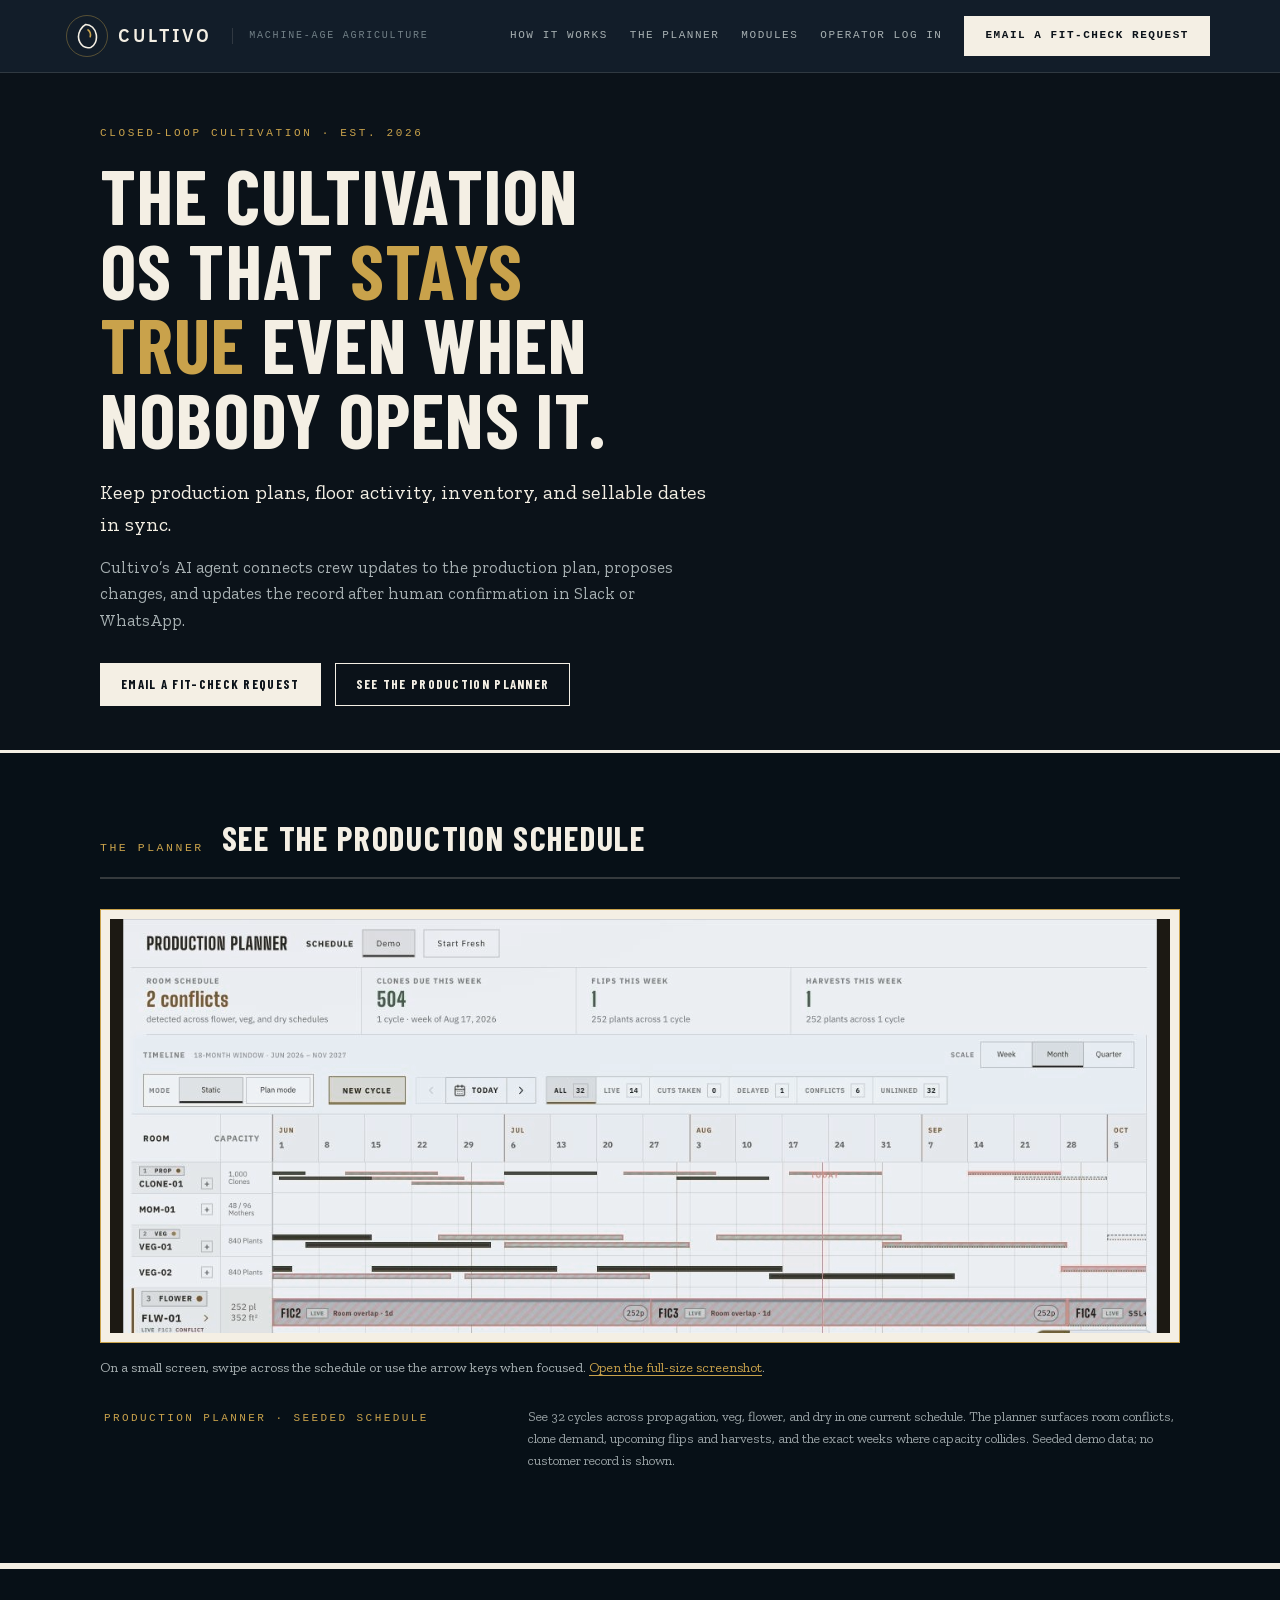
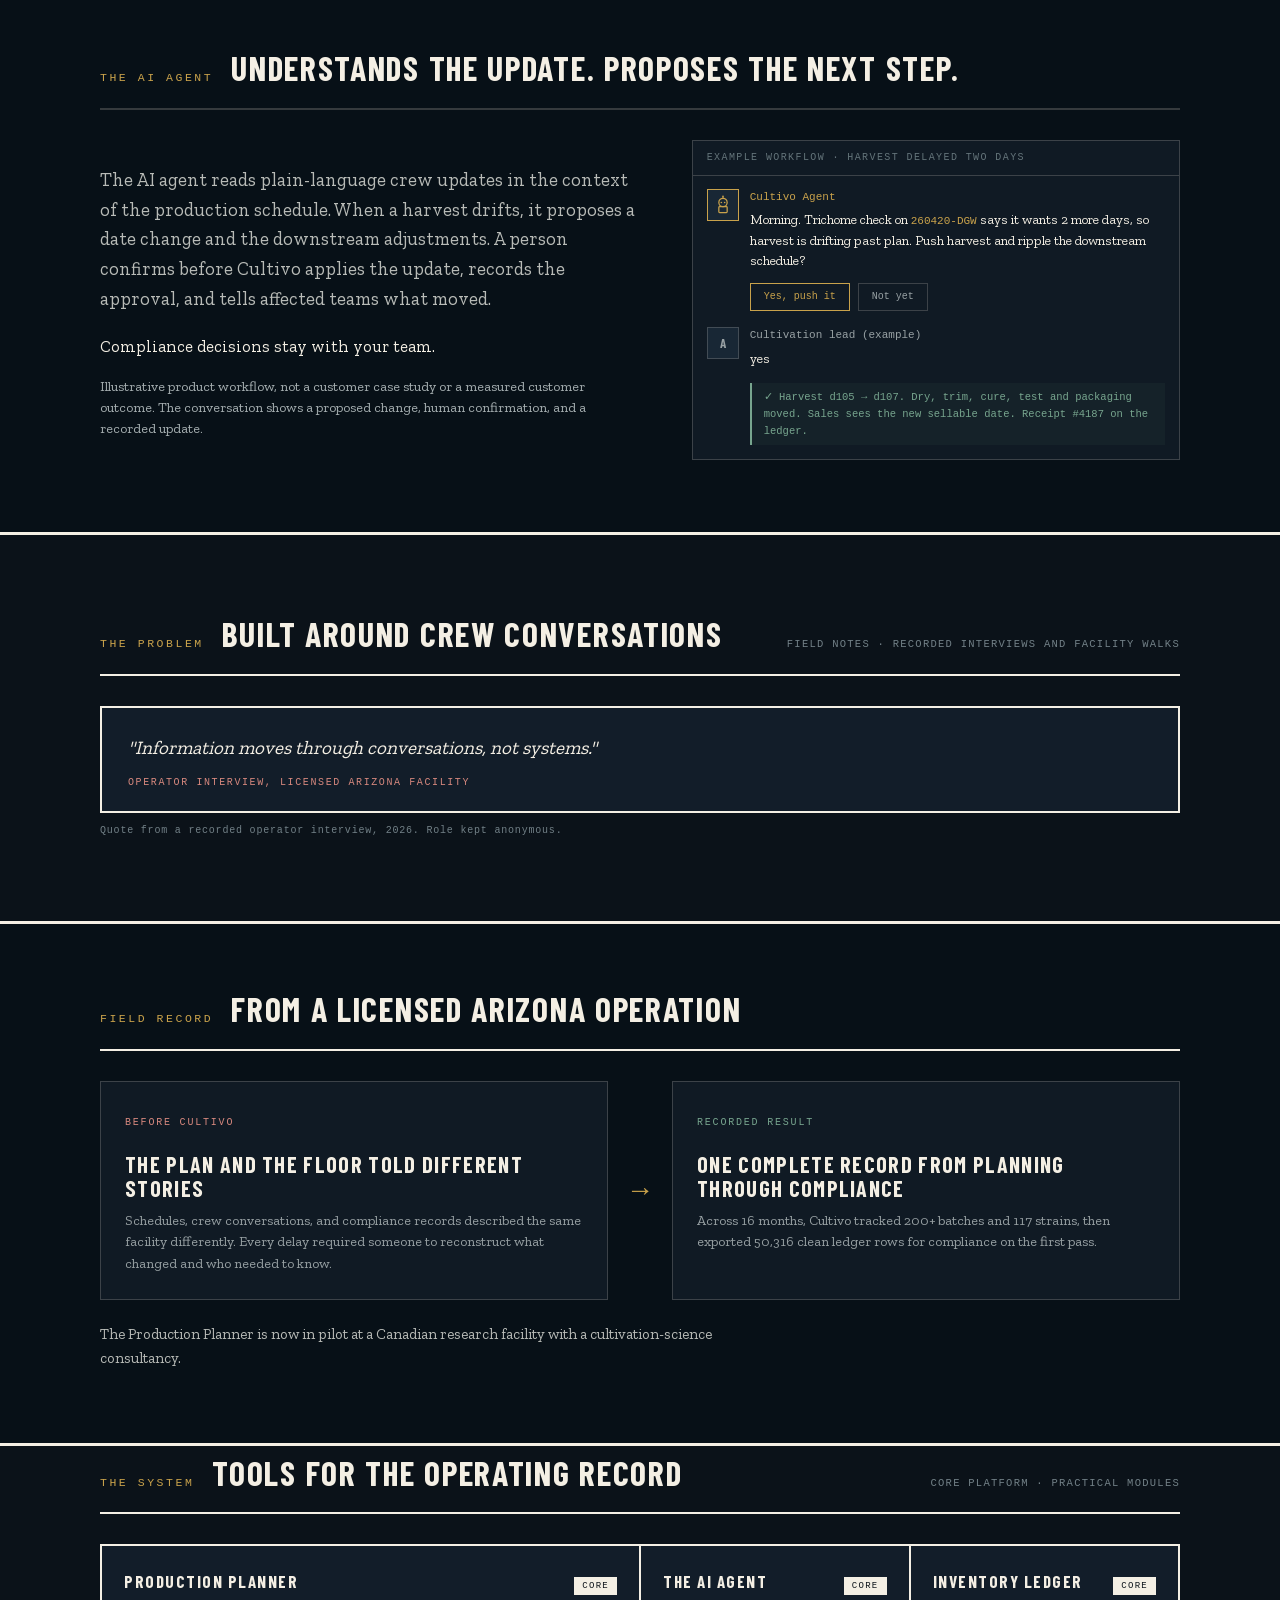
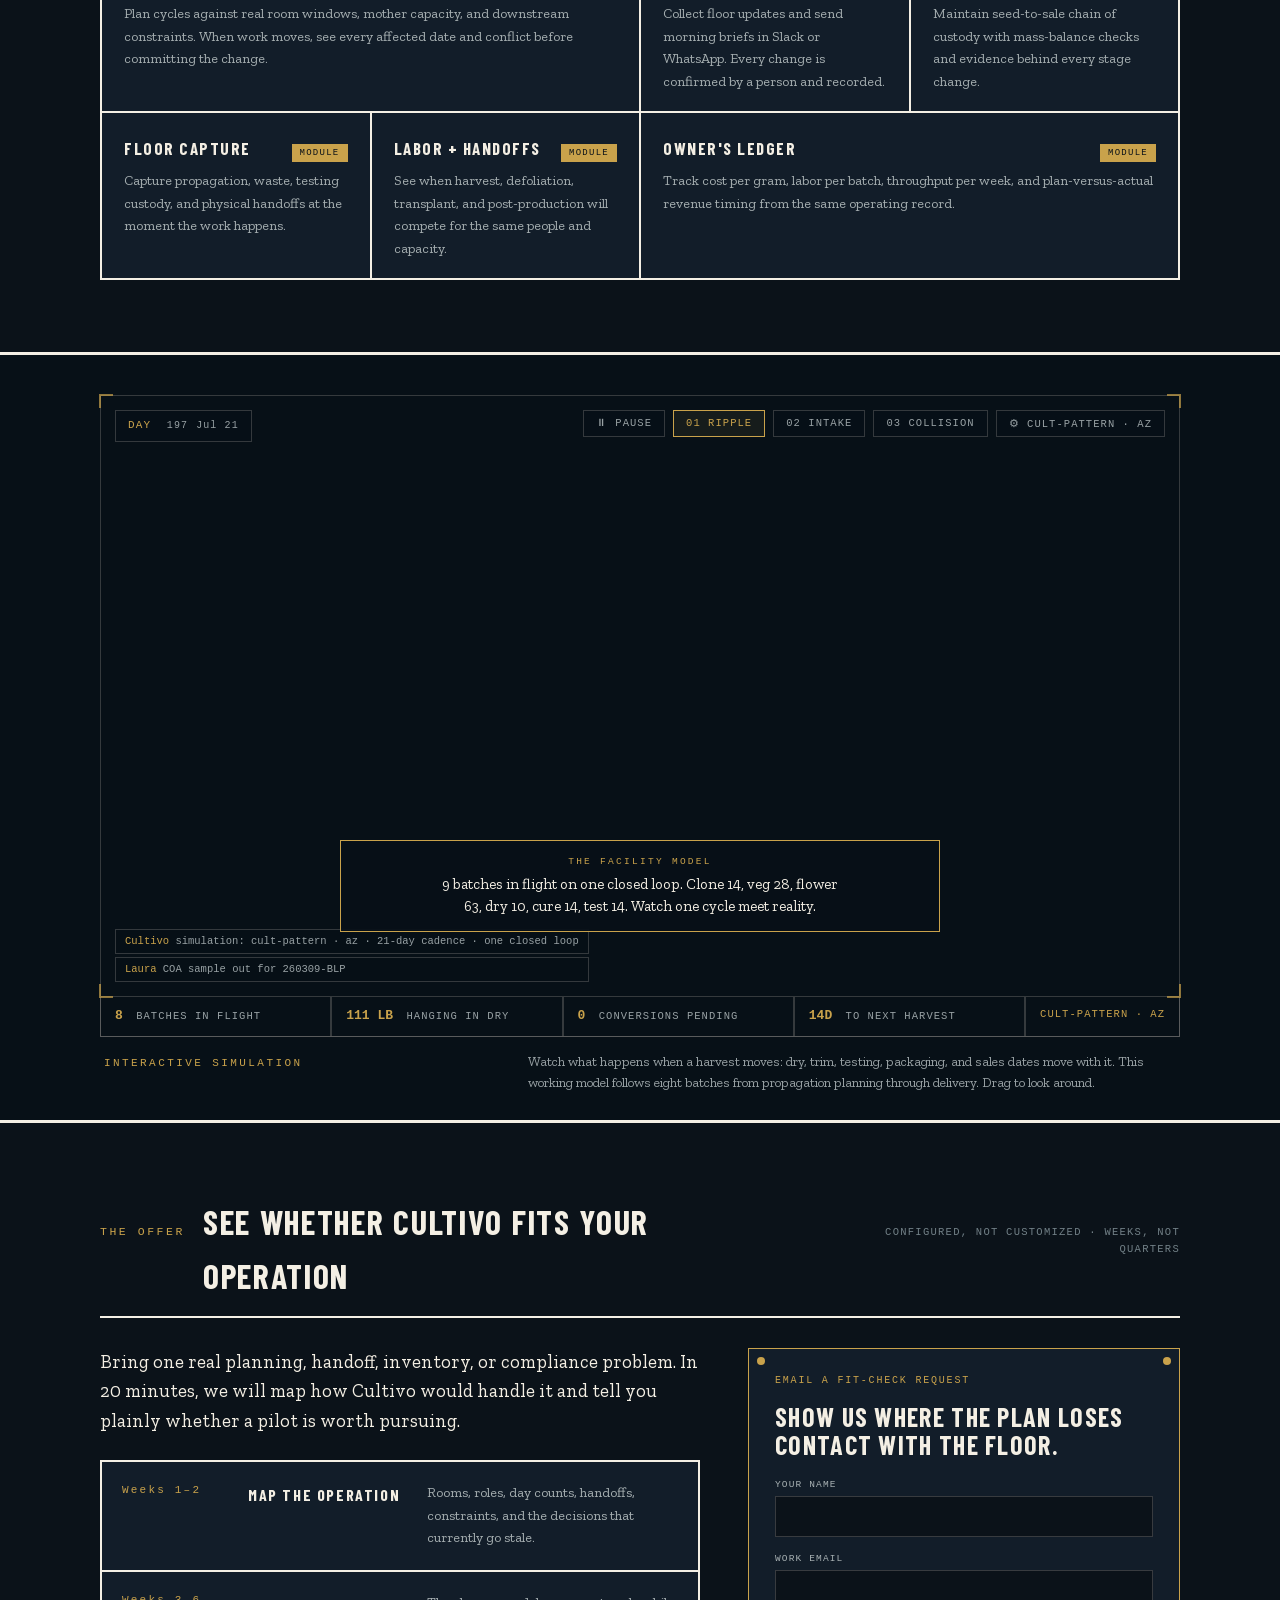
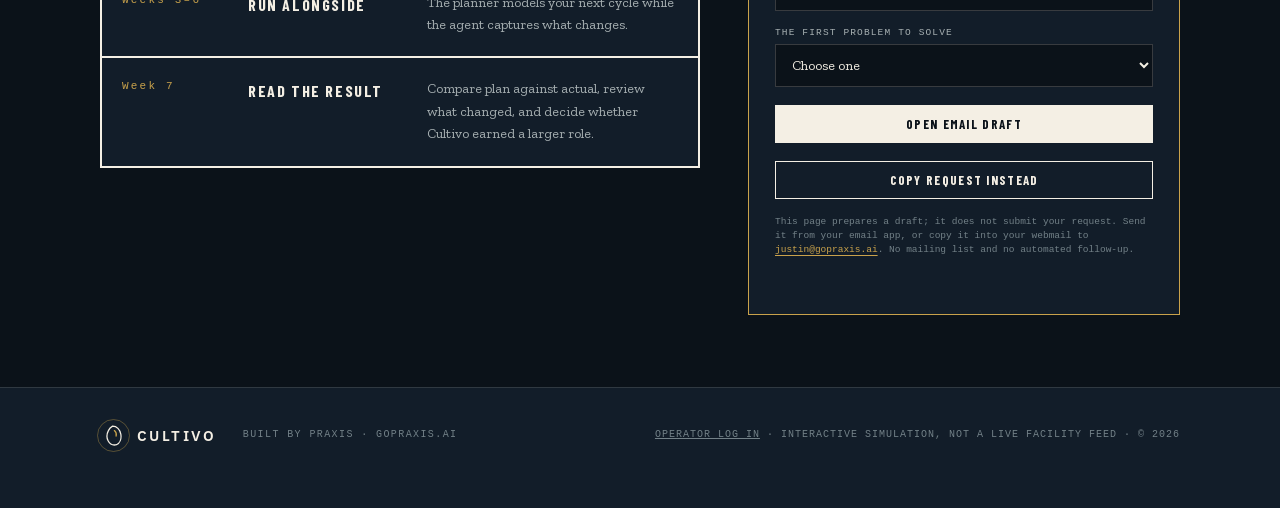
==== commit 4940cf7b: "Improve mobile planner evidence and truthful contact fallback" ====
--- a/index.html
+++ b/index.html
@@ -49,10 +49,11 @@
 <!-- ============ PROOF ============ -->
 <div class="proof-band" id="planner"><div class="shell">
   <div class="sec-head" style="border-color:var(--wire);"><span class="figno" style="color:var(--brass-lum)">The planner</span><h2 style="color:var(--lum)">See the production schedule</h2></div>
-  <div class="planner-proof-frame">
+  <div class="planner-proof-frame" tabindex="0" role="region" aria-label="Planner screenshot; scroll horizontally on small screens" aria-describedby="planner-view-help">
     <span class="m-corner tl"></span><span class="m-corner tr"></span><span class="m-corner bl"></span><span class="m-corner br"></span>
     <img class="planner-shot planner-shot--light" src="assets/planner-schedule-live.jpg" alt="The current Cultivo Production Planner schedule showing 32 seeded cycles across propagation, veg, flower, and dry rooms, with live capacity and conflict indicators">
   </div>
+  <p class="planner-view-help" id="planner-view-help">On a small screen, swipe across the schedule or use the arrow keys when focused. <a href="assets/planner-schedule-live.jpg">Open the full-size screenshot</a>.</p>
   <div class="m-caption-plate" style="margin-bottom:34px;">
     <span class="figno">Production Planner · seeded schedule</span>
     <span class="figtext">See 32 cycles across propagation, veg, flower, and dry in one current schedule. The planner surfaces room conflicts, clone demand, upcoming flips and harvests, and the exact weeks where capacity collides. Seeded demo data; no customer record is shown.</span>
@@ -66,9 +67,10 @@
     <div>
       <p class="lede">The AI agent reads plain-language crew updates in the context of the production schedule. When a harvest drifts, it proposes a date change and the downstream adjustments. A person confirms before Cultivo applies the update, records the approval, and tells affected teams what moved.</p>
       <p>Compliance decisions stay with your team.</p>
+      <p class="example-note">Illustrative product workflow, not a customer case study or a measured customer outcome. The conversation shows a proposed change, human confirmation, and a recorded update.</p>
     </div>
     <div class="slackmock">
-      <div class="sm-head">Illustrative conversation · direct message</div>
+      <div class="sm-head">Example workflow · harvest delayed two days</div>
       <div class="sm-msg">
         <span class="ava"><svg width="20" height="20" viewBox="0 0 24 24" fill="none" stroke="#C9A24B" stroke-width="1.5"><circle cx="12" cy="9" r="5"/><line x1="12" y1="1.5" x2="12" y2="4"/><circle cx="12" cy="1.5" r="1" fill="#C9A24B" stroke="none"/><rect x="7" y="14" width="10" height="7" rx="1"/><circle cx="10" cy="9" r="1" fill="#C9A24B" stroke="none"/><circle cx="14" cy="9" r="1" fill="#C9A24B" stroke="none"/></svg></span>
         <div class="bd"><div class="nm">Cultivo Agent</div>
@@ -77,7 +79,7 @@
       <div class="sm-actions"><span class="sm-chip on">Yes, push it</span><span class="sm-chip">Not yet</span></div>
       <div class="sm-msg">
         <span class="ava human">A</span>
-        <div class="bd"><div class="nm human">Andrew (Cultivation)</div><div class="tx">yes</div></div>
+        <div class="bd"><div class="nm human">Cultivation lead (example)</div><div class="tx">yes</div></div>
       </div>
       <div class="sm-receipt">✓ Harvest d105 → d107. Dry, trim, cure, test and packaging moved. Sales sees the new sellable date. Receipt #4187 on the ledger.</div>
     </div>
@@ -167,8 +169,8 @@
     <form class="walkthrough-form" id="walkthroughForm">
       <span class="form-kicker">Email a fit-check request</span>
       <h3>Show us where the plan loses contact with the floor.</h3>
-      <label>Your name<input id="leadName" name="name" autocomplete="name" required></label>
-      <label>Work email<input id="leadEmail" name="email" type="email" autocomplete="email" required></label>
+      <label>Your name<input id="leadName" name="name" autocomplete="name" maxlength="100" required></label>
+      <label>Work email<input id="leadEmail" name="email" type="email" autocomplete="email" maxlength="254" required></label>
       <label>The first problem to solve
         <select id="leadChallenge" name="challenge" required>
           <option value="">Choose one</option>
@@ -180,7 +182,9 @@
         </select>
       </label>
       <button class="cta" type="submit">Open email draft</button>
-      <p class="form-note">Opens your email app with a draft to Justin. Send it from your email app to request a 20-minute fit check. No mailing list and no automated follow-up.</p>
+      <button class="cta ghost" id="copyRequest" type="button">Copy request instead</button>
+      <label id="requestPreviewLabel" hidden>Request text<textarea id="requestPreview" rows="7" readonly></textarea></label>
+      <p class="form-note">This page prepares a draft; it does not submit your request. Send it from your email app, or copy it into your webmail to <a href="mailto:justin@gopraxis.ai">justin@gopraxis.ai</a>. No mailing list and no automated follow-up.</p>
       <p class="form-status" id="walkthroughStatus" aria-live="polite"></p>
     </form>
   </div>
--- a/styles.css
+++ b/styles.css
@@ -314,3 +314,14 @@
   }
 
   .mast nav a.cta,.mast nav a.cta:hover{color:var(--paper);}
+
+  .planner-view-help,.example-note{font-size:14px;color:var(--ink-soft);line-height:1.5;}
+  .planner-view-help a,.form-note a{color:var(--brass);text-underline-offset:3px;}
+  .planner-proof-frame:focus-visible{outline:3px solid var(--brass);outline-offset:4px;}
+  .walkthrough-form [hidden]{display:none;}
+  .walkthrough-form textarea{width:100%;resize:vertical;background:var(--paper);color:var(--ink);border:1px solid var(--wire);padding:12px;font:14px/1.5 var(--serif);}
+  .walkthrough-form .cta.ghost:hover{color:var(--paper);}
+  @media(max-width:760px){
+    .planner-proof-frame{overflow-x:auto;overscroll-behavior-x:contain;-webkit-overflow-scrolling:touch;padding:0;background:var(--paper);}
+    .planner-shot{width:1280px;max-width:none;height:500px;}
+  }
